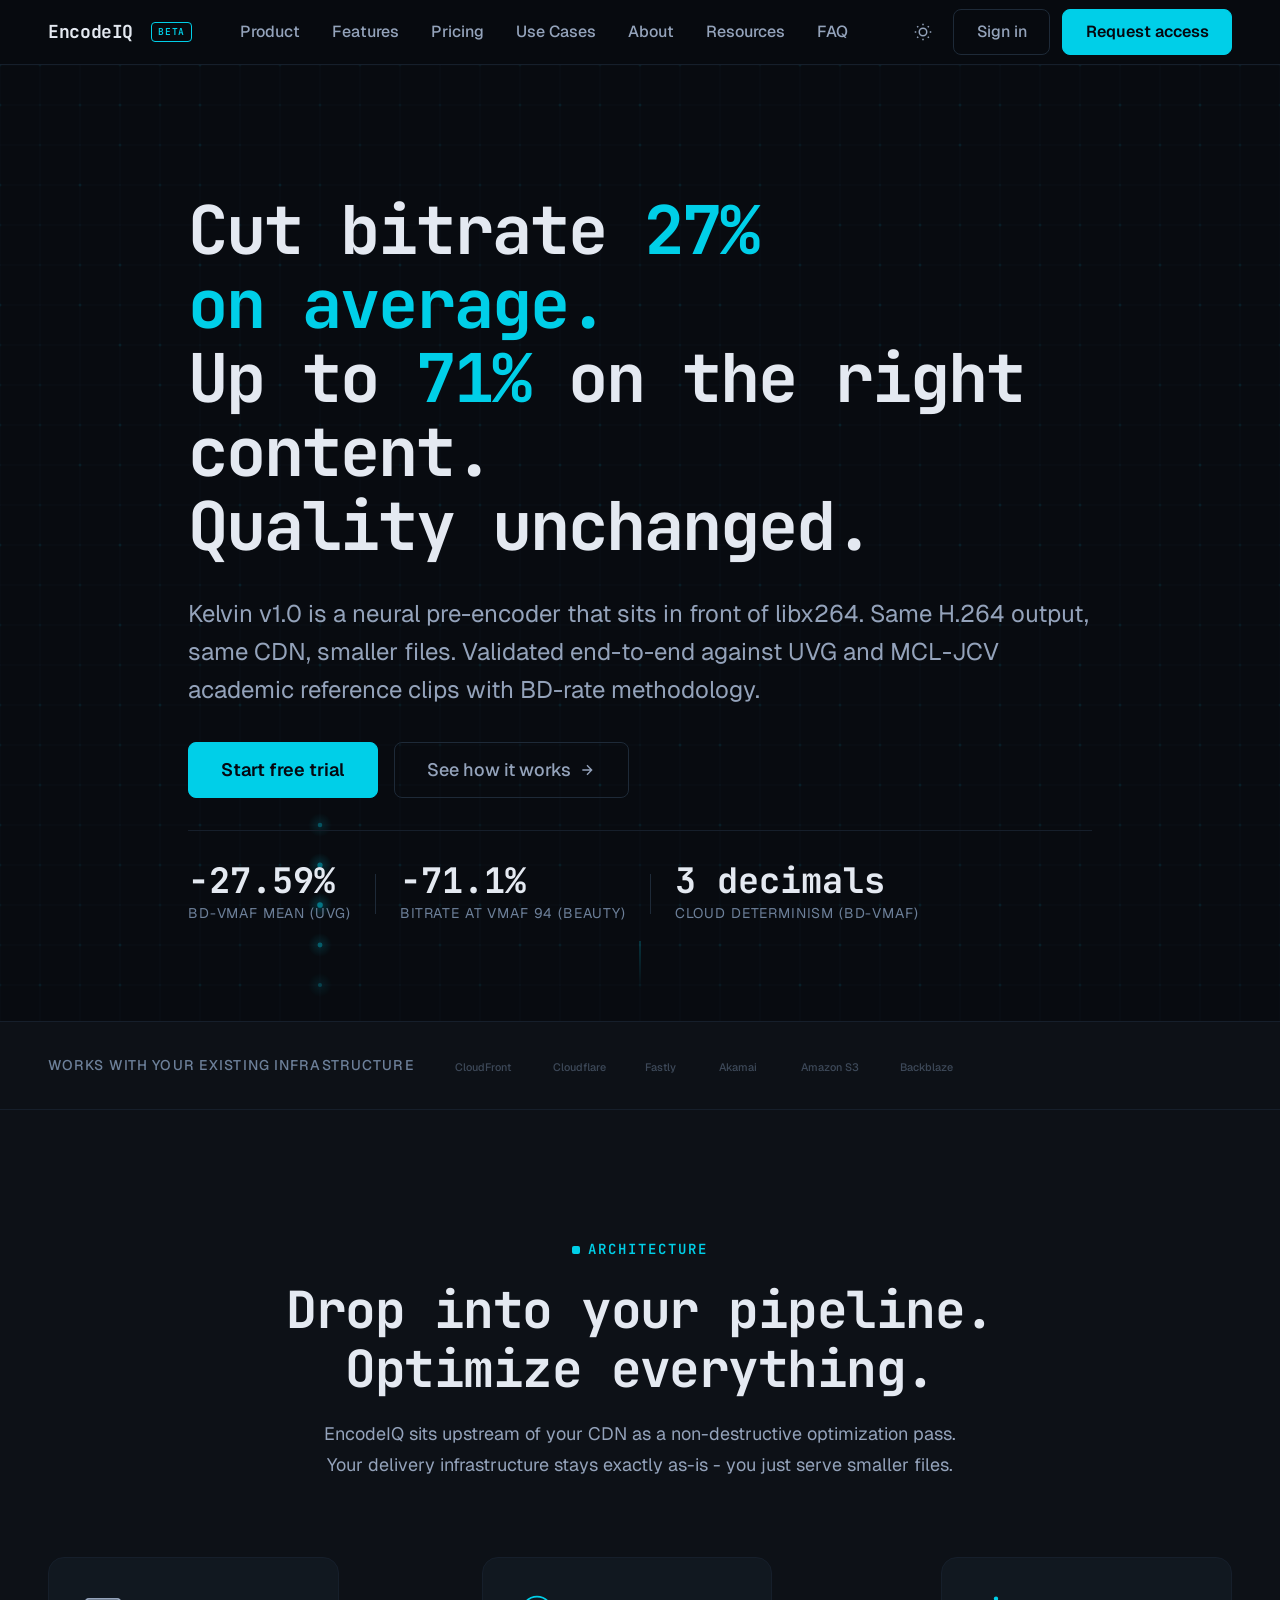
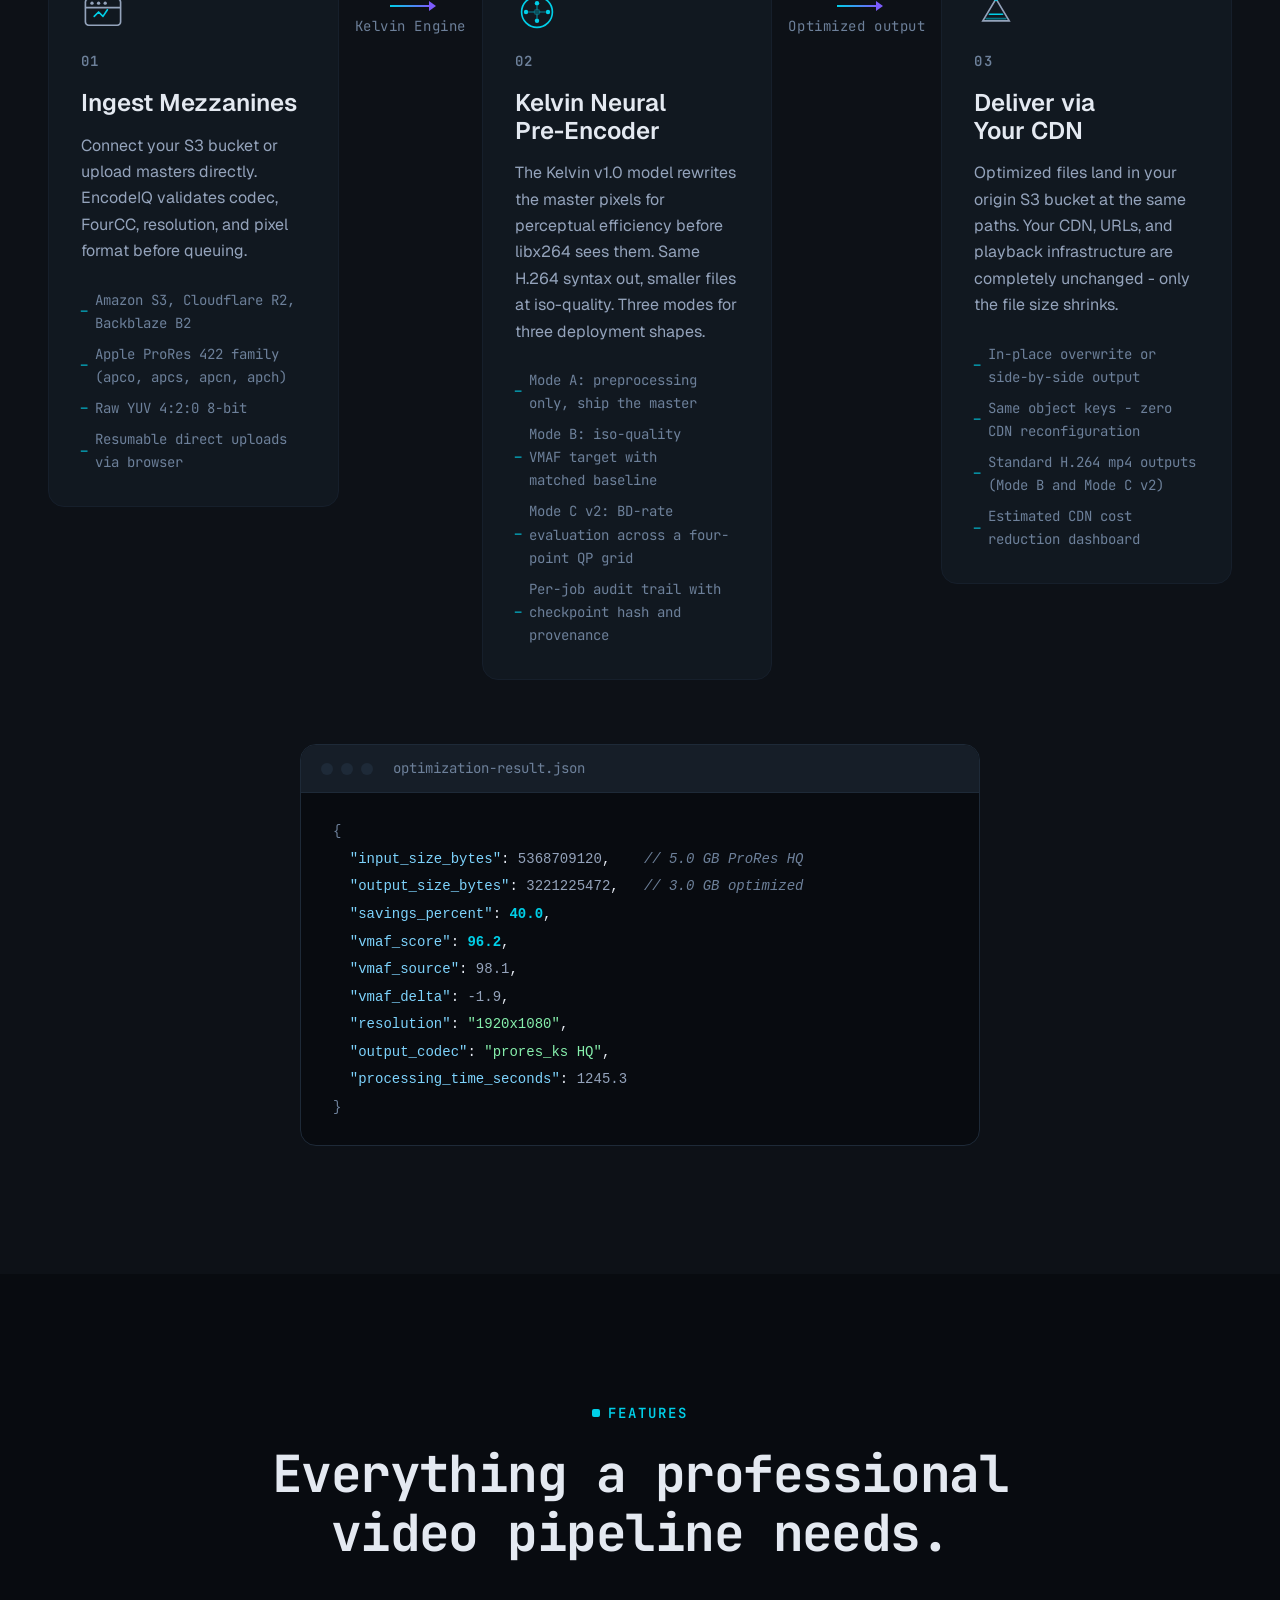
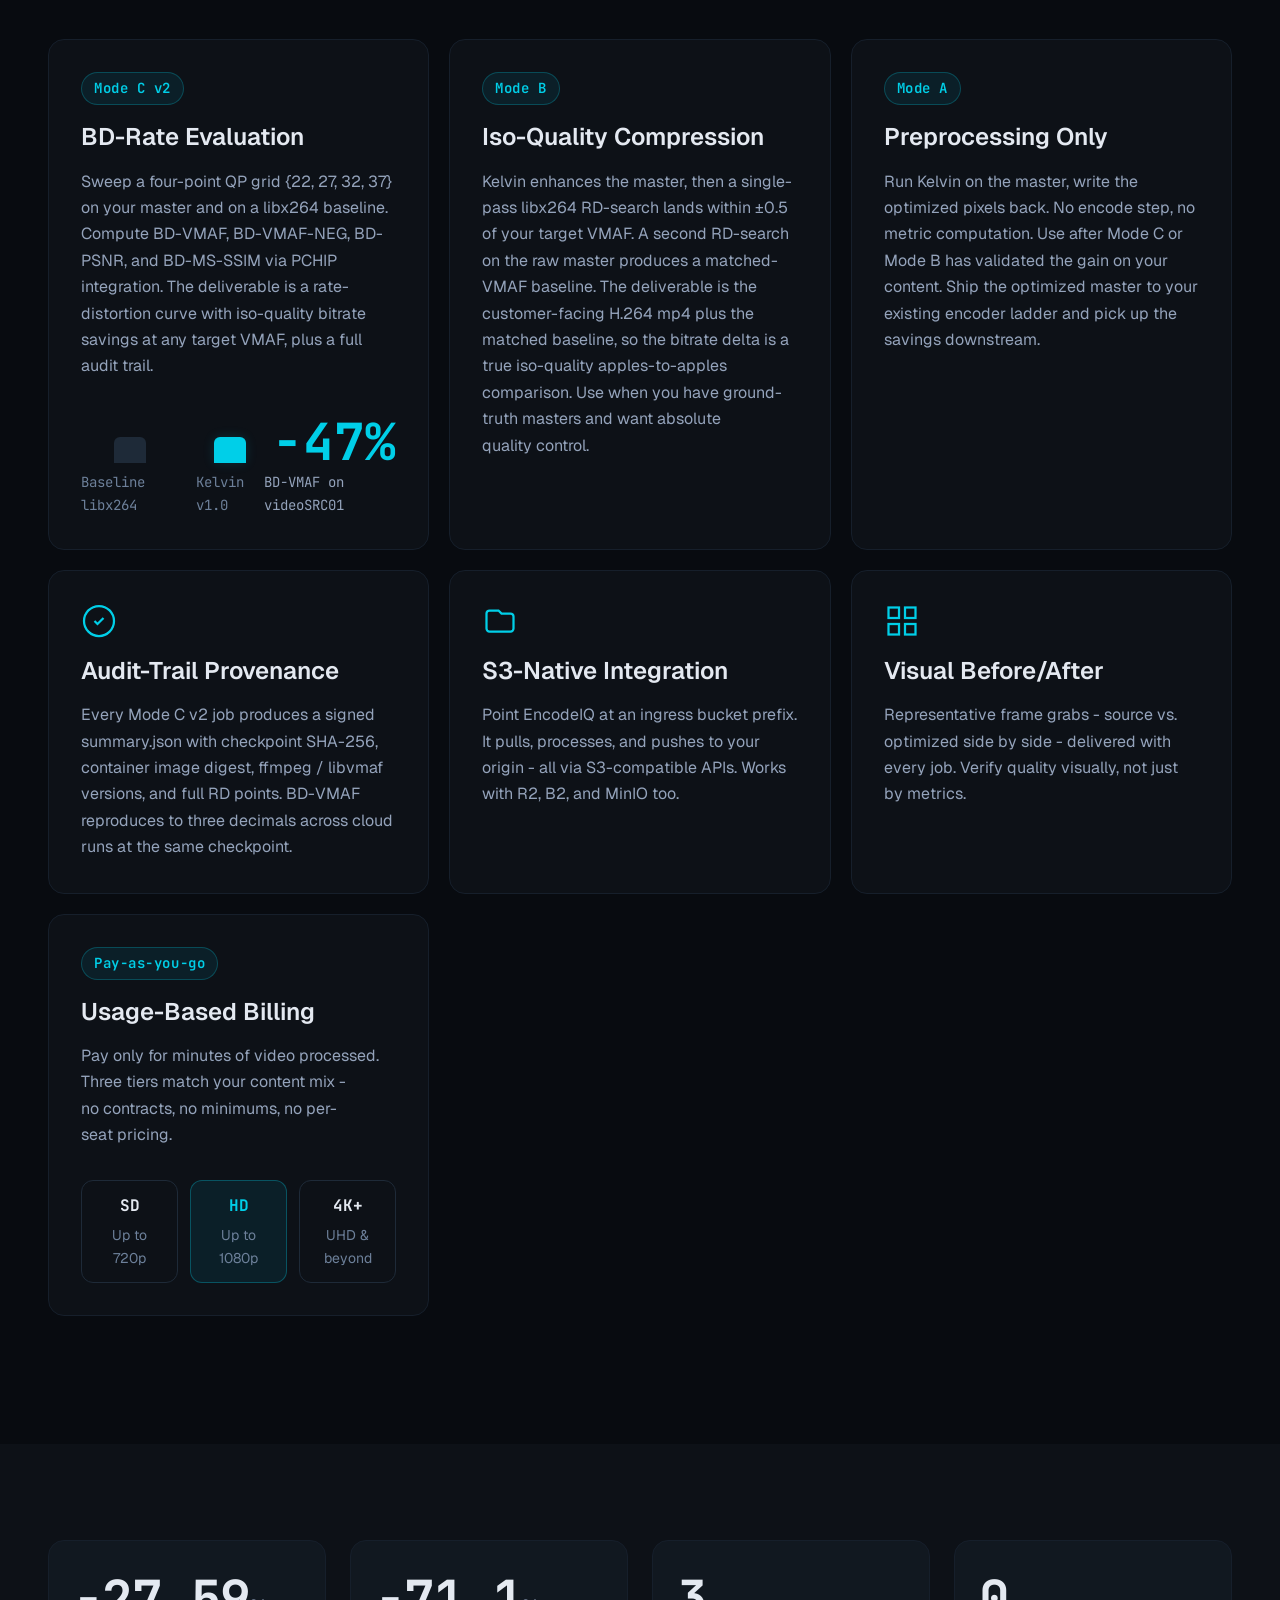
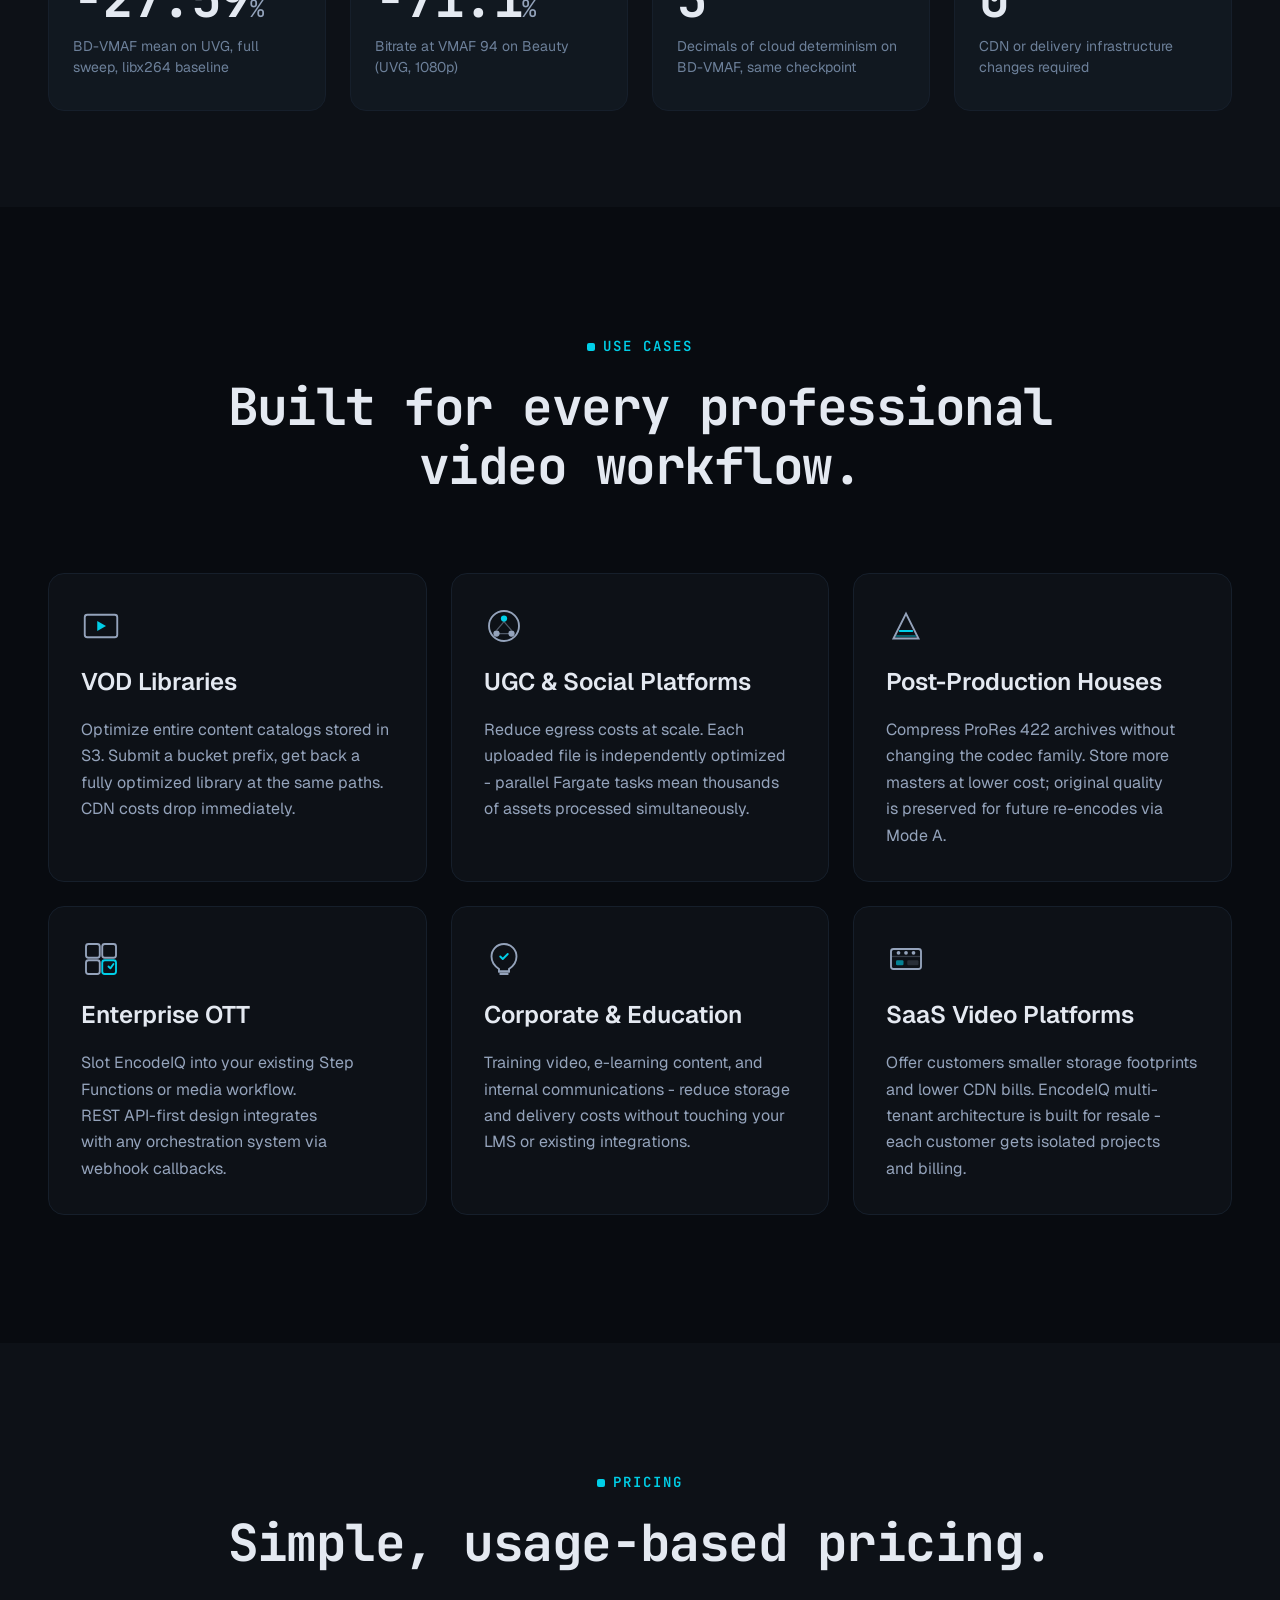
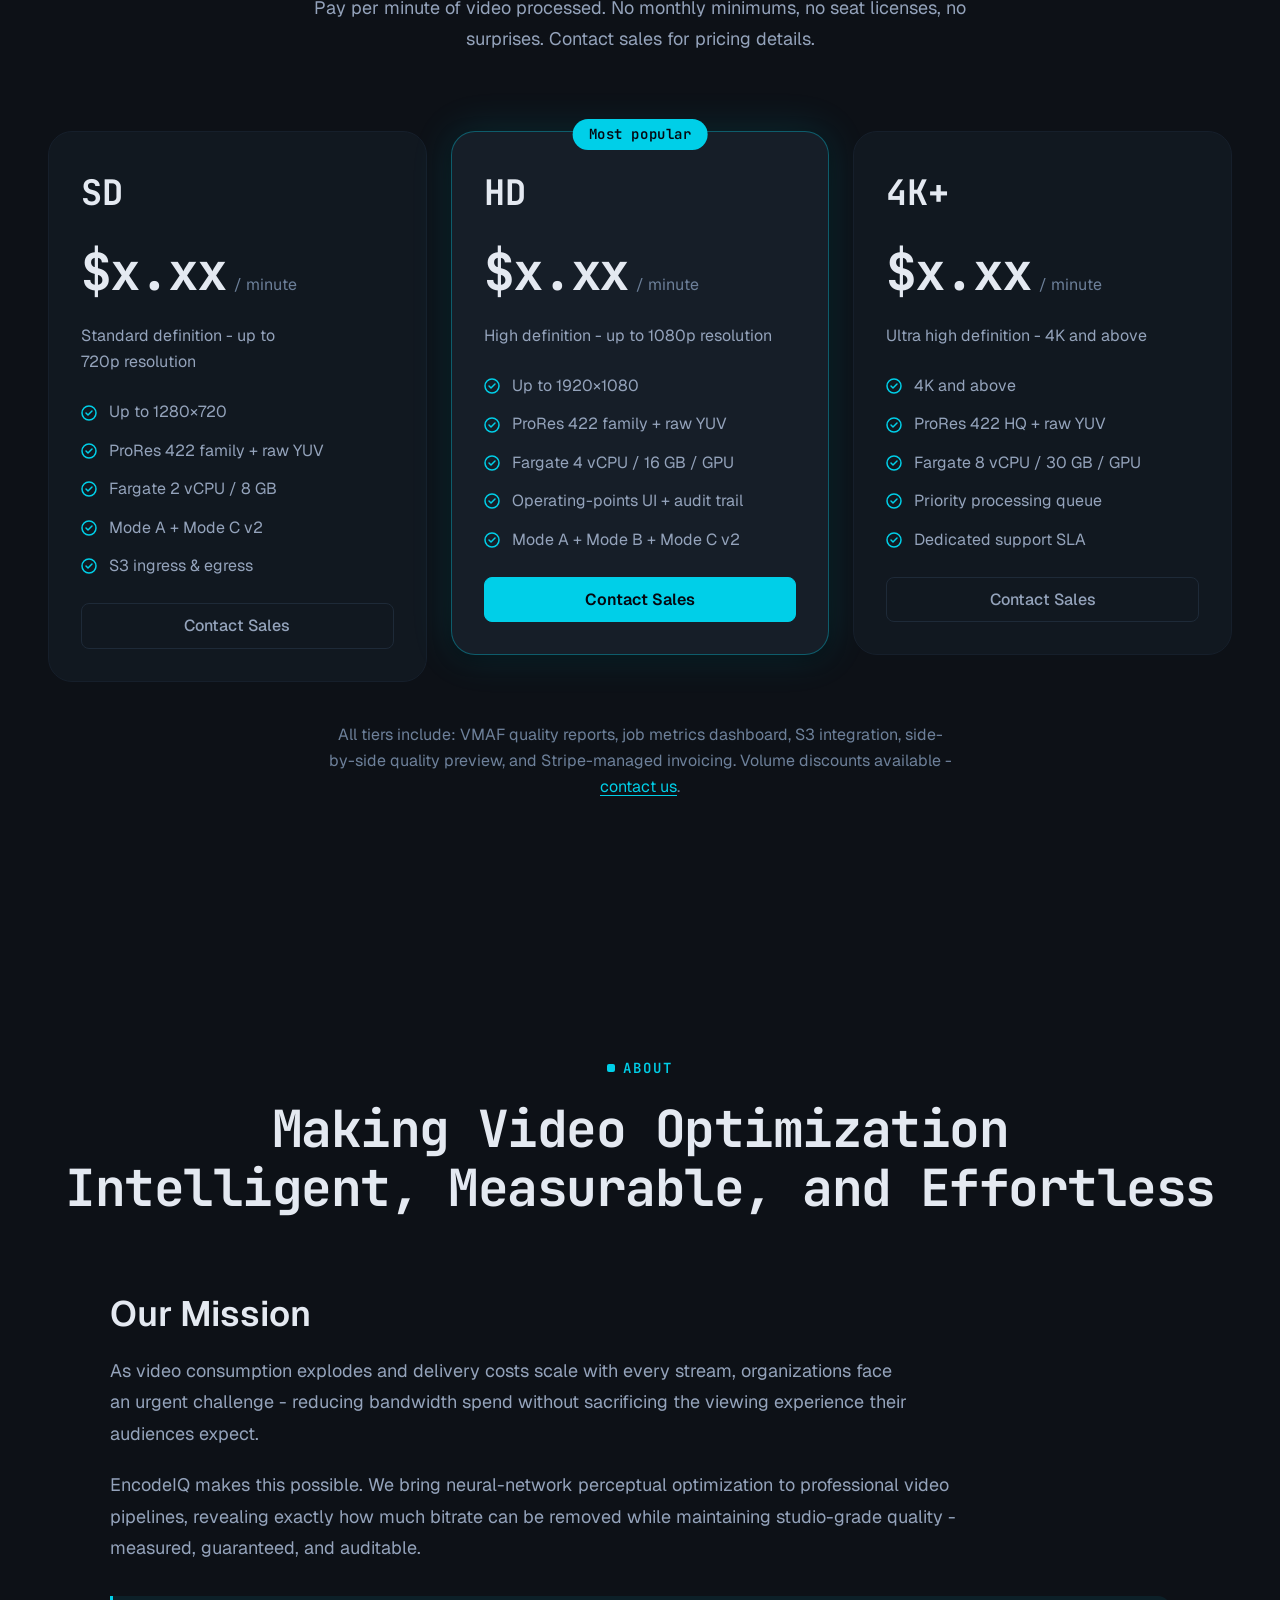
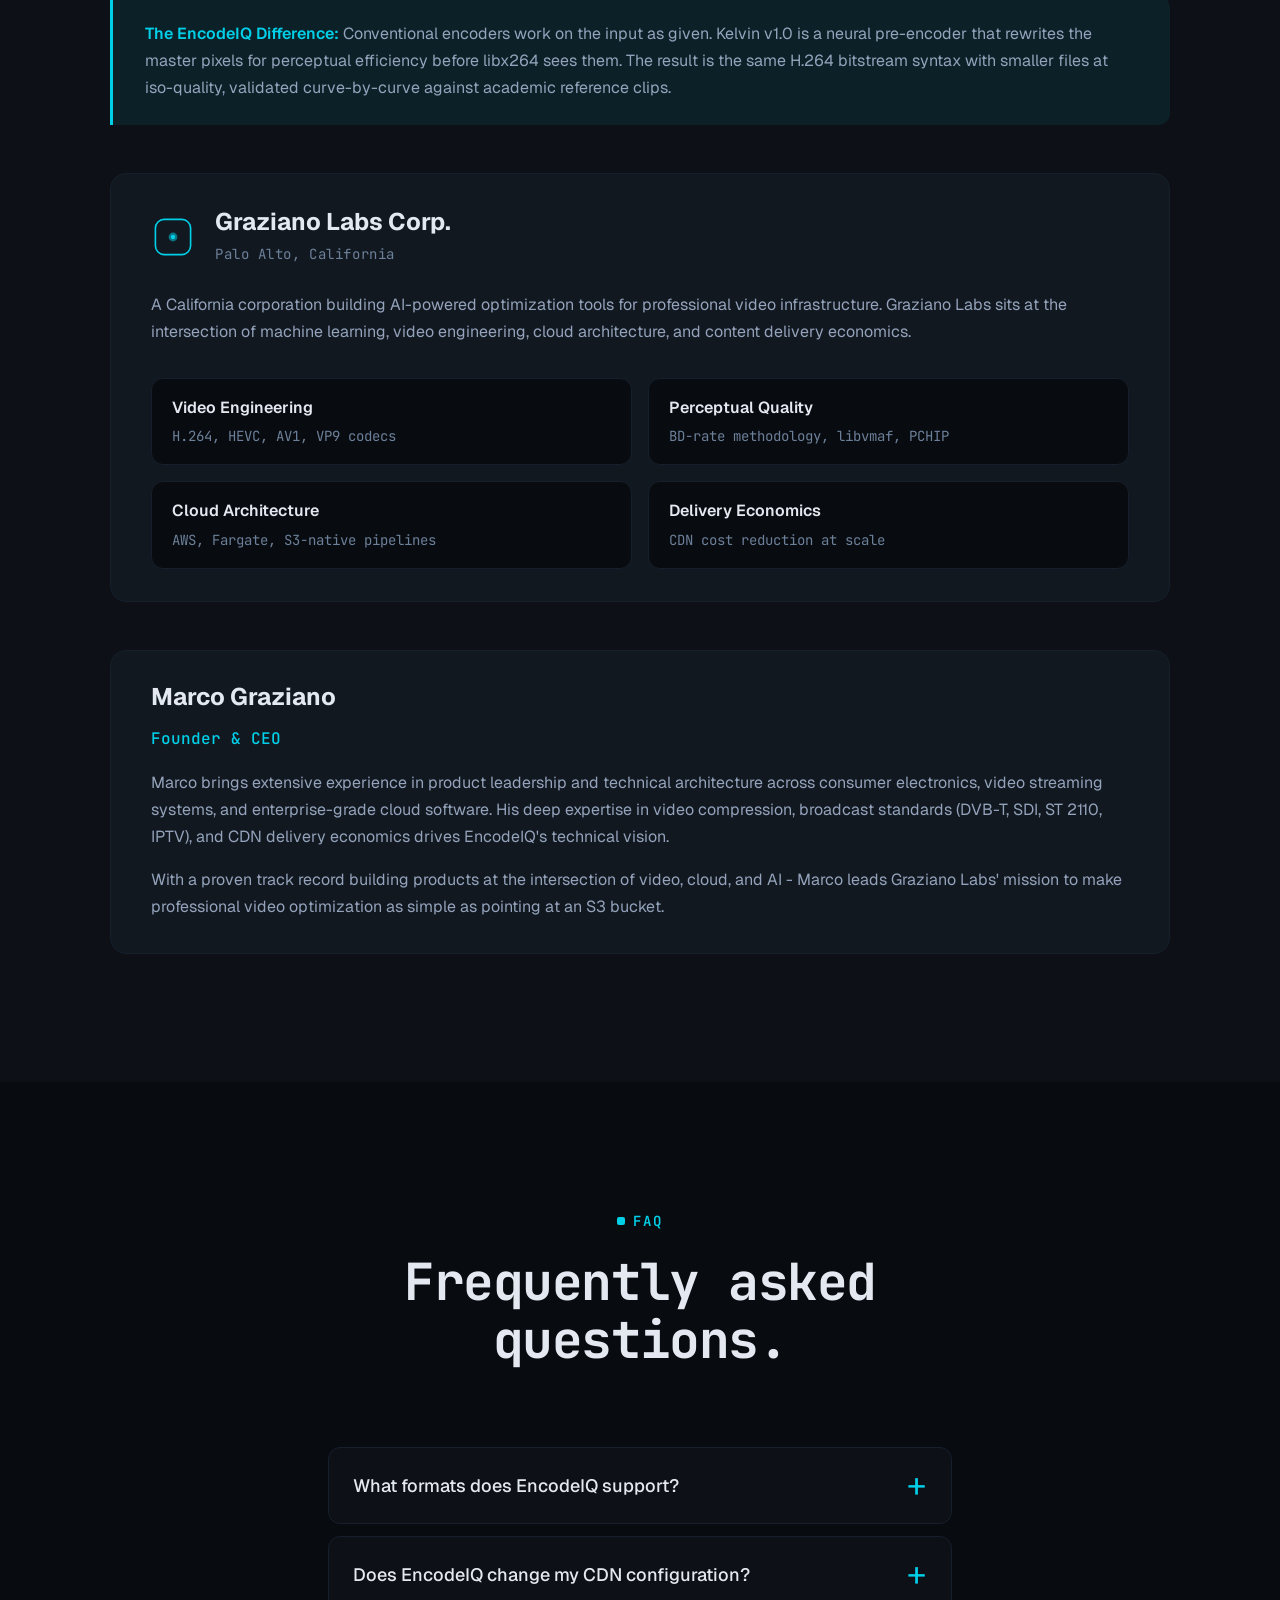
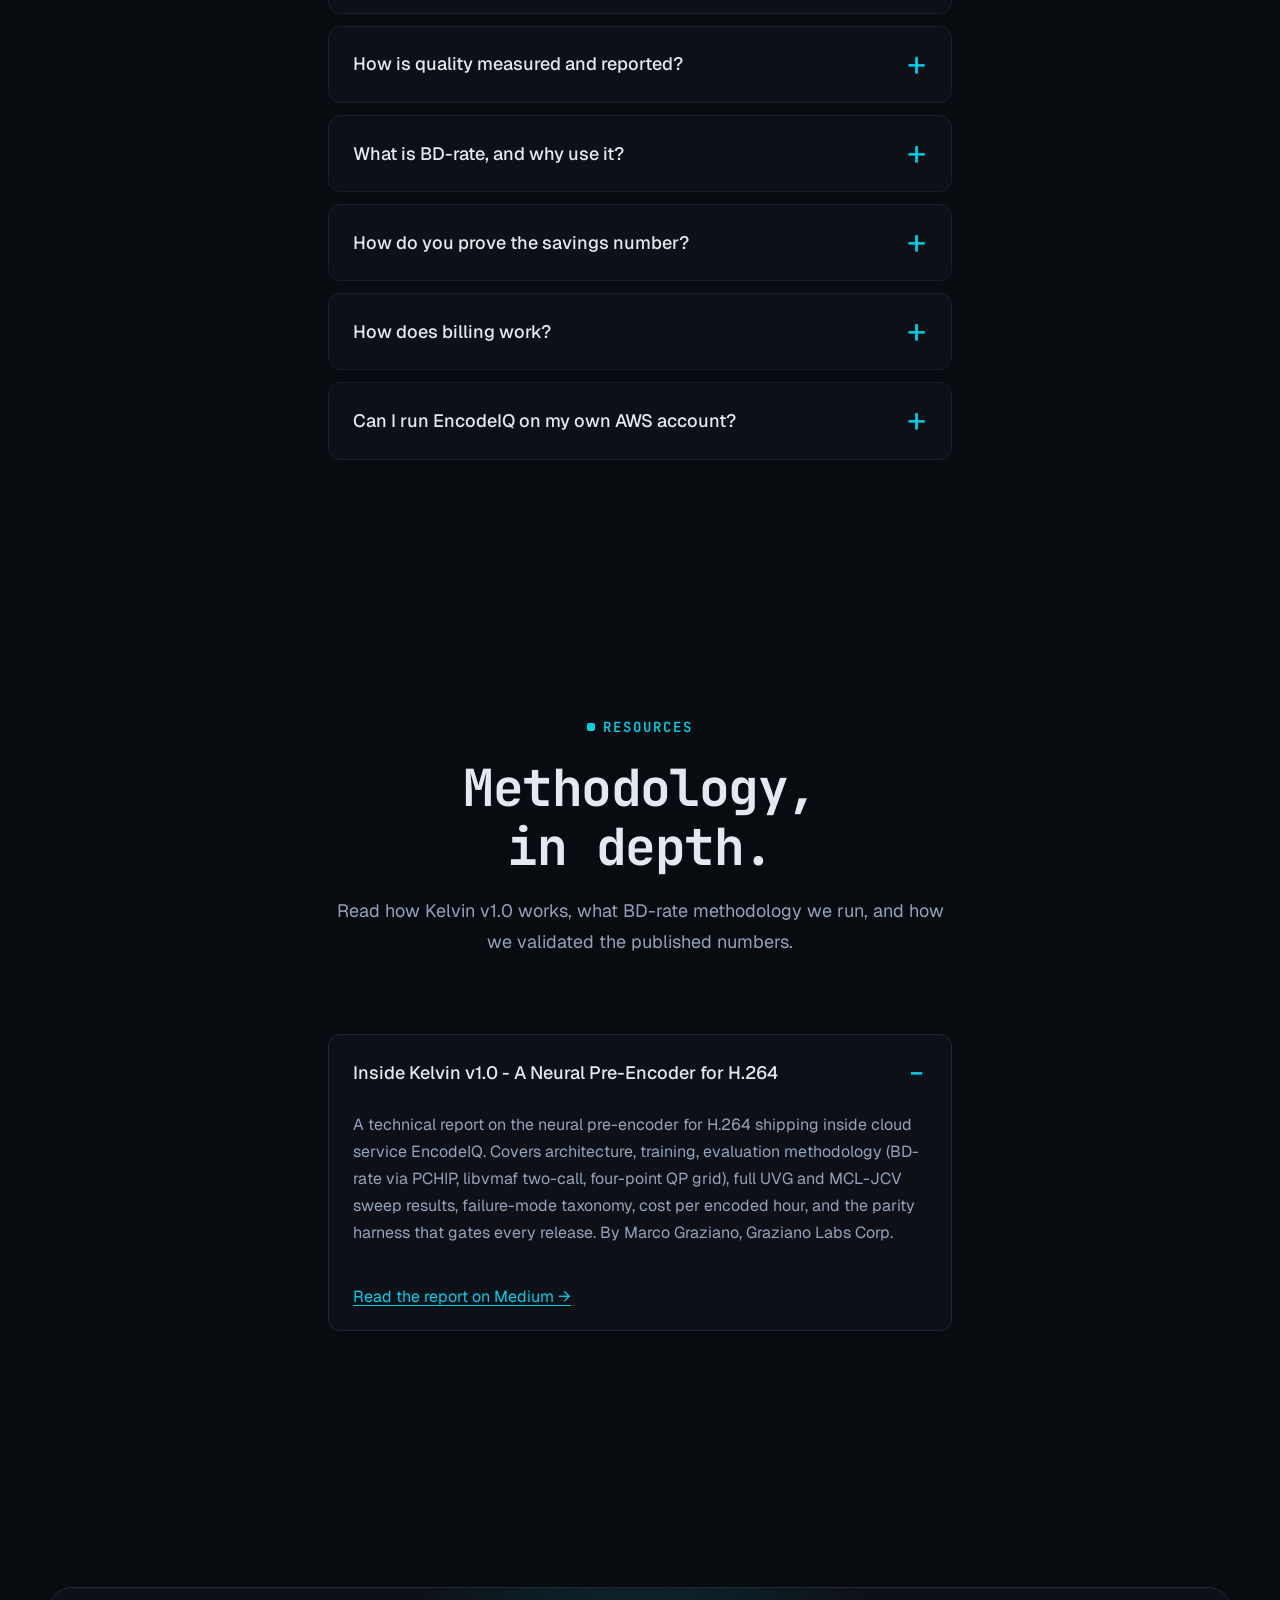
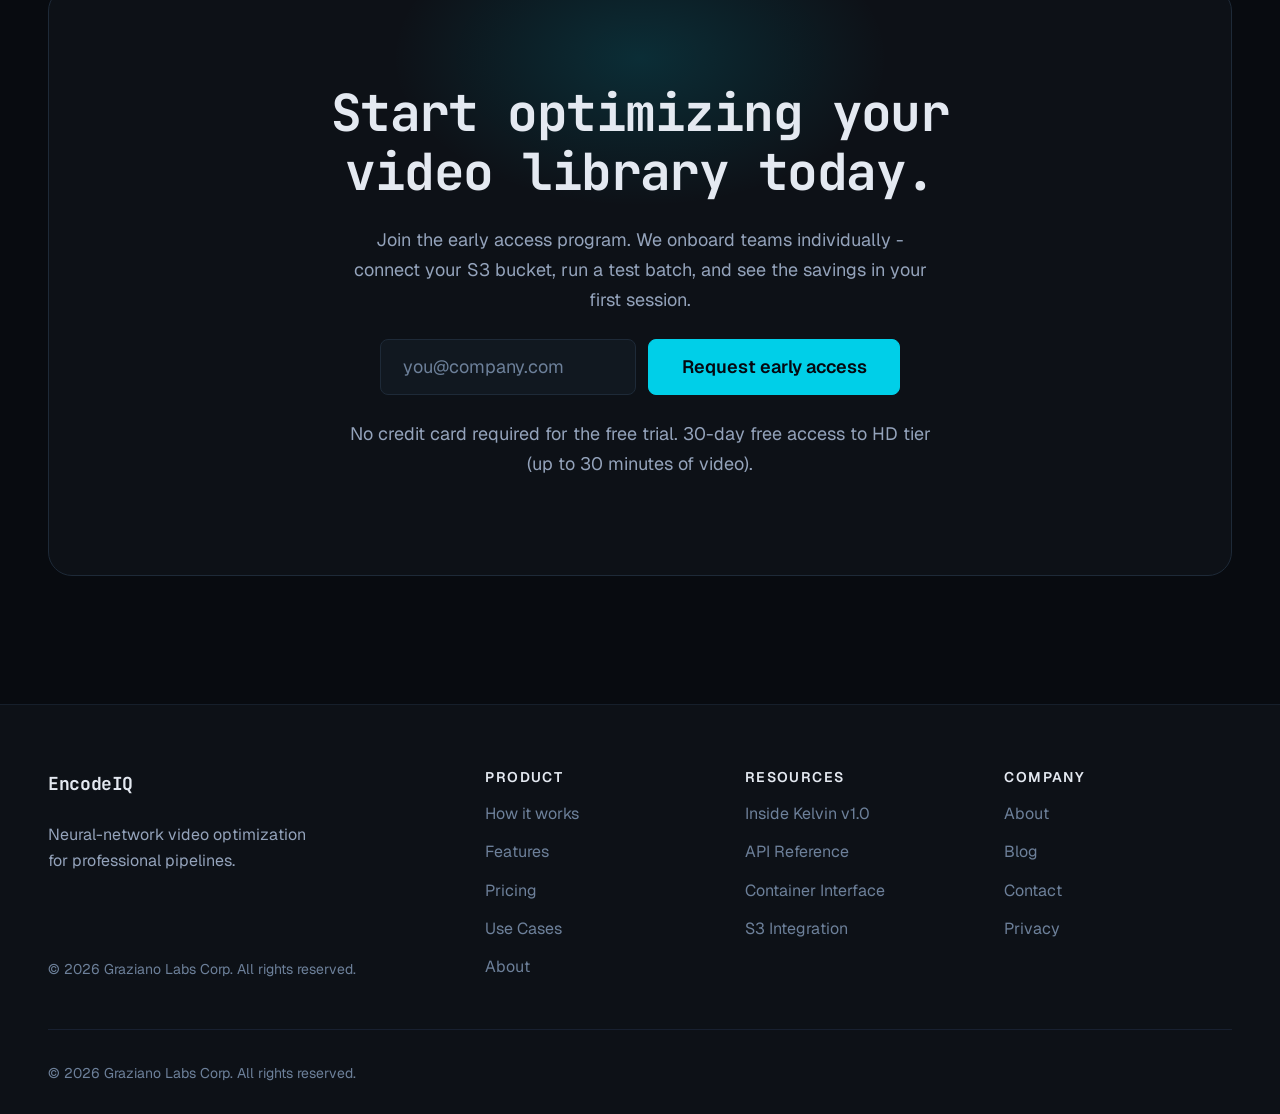
==== index.html @ f6836778 "Align site with Kelvin v1.0 + Mode C v2 reality, link Medium report - Hero: 27% avg / 71% peak BD-VM" ====
<!DOCTYPE html>
<html lang="en" data-theme="dark">
<head>
  <meta charset="UTF-8" />
  <meta name="viewport" content="width=device-width, initial-scale=1.0" />
  <title>EncodeIQ - AI Video Optimization for Professional Pipelines</title>
  <meta name="description" content="EncodeIQ is Kelvin v1.0: a neural pre-encoder for H.264 that cuts bitrate 27% on average, up to 71% at broadcast quality on natural content. Same H.264 output, same CDN, audited against UVG and MCL-JCV reference clips." />
  <meta property="og:title" content="EncodeIQ - AI Video Optimization" />
  <meta property="og:description" content="Kelvin v1.0: a neural pre-encoder for H.264. -27% UVG mean, -71% at VMAF 94 on Beauty. Validated end-to-end with BD-rate methodology." />
  <meta property="og:type" content="website" />
  <meta property="og:url" content="https://www.encodeiq.ai/" />
  <meta property="og:site_name" content="EncodeIQ" />
  <meta property="og:locale" content="en_US" />

  <!-- Twitter Card -->
  <meta name="twitter:card" content="summary_large_image" />
  <meta name="twitter:title" content="EncodeIQ - AI Video Optimization" />
  <meta name="twitter:description" content="Kelvin v1.0: a neural pre-encoder for H.264. -27% UVG mean, -71% at VMAF 94 on Beauty. Validated end-to-end with BD-rate methodology." />

  <!-- SEO -->
  <link rel="canonical" href="https://www.encodeiq.ai/" />
  <meta name="robots" content="index, follow" />
  <meta name="theme-color" content="#0a0e17" />
  <meta name="keywords" content="video optimization, bitrate reduction, AI video encoding, VMAF, video compression, CDN optimization, neural network video, professional video pipeline, ABR ladder" />
  <meta name="author" content="Graziano Labs Corp." />

  <!-- Fonts: JetBrains Mono (display) + Geist (body) -->
  <link rel="preload" href="https://fonts.googleapis.com/css2?family=JetBrains+Mono:wght@400;500;600;700&family=Geist:wght@300;400;500;600&display=swap" as="style" />
  <link rel="preconnect" href="https://fonts.googleapis.com" />
  <link rel="preconnect" href="https://fonts.gstatic.com" crossorigin />
  <link href="https://fonts.googleapis.com/css2?family=JetBrains+Mono:wght@400;500;600;700&family=Geist:wght@300;400;500;600&display=swap" rel="stylesheet" />

  <link rel="stylesheet" href="style.css" />
  <link rel="icon" href="favicon.svg" type="image/svg+xml" />

  <!-- Structured Data -->
  <script type="application/ld+json">
  {
    "@context": "https://schema.org",
    "@type": "Organization",
    "name": "Graziano Labs Corp.",
    "url": "https://www.encodeiq.ai",
    "logo": "https://www.encodeiq.ai/favicon.svg",
    "description": "A California corporation building AI-powered optimization tools for professional video infrastructure.",
    "address": {
      "@type": "PostalAddress",
      "addressLocality": "Palo Alto",
      "addressRegion": "CA",
      "addressCountry": "US"
    },
    "founder": {
      "@type": "Person",
      "name": "Marco Graziano"
    }
  }
  </script>
  <script type="application/ld+json">
  {
    "@context": "https://schema.org",
    "@type": "SoftwareApplication",
    "name": "EncodeIQ",
    "applicationCategory": "MultimediaApplication",
    "operatingSystem": "Cloud",
    "description": "Neural pre-encoder for H.264 that reduces bitrate 27% on average and up to 71% at broadcast quality on natural content. Validated with BD-rate methodology (PCHIP, four-point QP grid, libx264 -threads 1, libvmaf two-call) against UVG and MCL-JCV reference clips.",
    "url": "https://www.encodeiq.ai",
    "offers": {
      "@type": "Offer",
      "description": "Usage-based pricing per minute of video processed across SD, HD, and 4K+ tiers. Contact sales for details.",
      "priceCurrency": "USD"
    },
    "provider": {
      "@type": "Organization",
      "name": "Graziano Labs Corp."
    }
  }
  </script>
  <script type="application/ld+json">
  {
    "@context": "https://schema.org",
    "@type": "FAQPage",
    "mainEntity": [
      {
        "@type": "Question",
        "name": "What formats does EncodeIQ support?",
        "acceptedAnswer": {
          "@type": "Answer",
          "text": "EncodeIQ v1.0 accepts raw YUV (4:2:0, 8-bit) and the Apple ProRes 422 family (Proxy, LT, 422, 422 HQ; FourCCs apco, apcs, apcn, apch). ProRes 4444 / 4444 XQ / 4444 RAW HQ are rejected at submit. Mode A outputs preprocessed pixels in the same family. Mode B and Mode C output H.264 mp4s."
        }
      },
      {
        "@type": "Question",
        "name": "Does EncodeIQ change my CDN configuration?",
        "acceptedAnswer": {
          "@type": "Answer",
          "text": "No. EncodeIQ writes optimized files back to S3 paths you control. Mode A preserves the input format for downstream encoder compatibility; Mode B and Mode C produce standard H.264 mp4s. Your CDN, player, and delivery infrastructure require zero changes."
        }
      },
      {
        "@type": "Question",
        "name": "How is quality preserved?",
        "acceptedAnswer": {
          "@type": "Answer",
          "text": "EncodeIQ reports BD-rate against the master rather than enforcing a single VMAF floor. Mode C v2 sweeps a four-point QP grid {22, 27, 32, 37} and produces BD-VMAF, BD-VMAF-NEG, BD-PSNR, and BD-MS-SSIM via PCHIP integration (bjontegaard 1.3.0). Customers see the full rate-distortion curve and the iso-quality bitrate savings at any target VMAF. Determinism is verified: BD-VMAF reproduces to three decimals across cloud runs at the same checkpoint."
        }
      },
      {
        "@type": "Question",
        "name": "How does billing work?",
        "acceptedAnswer": {
          "@type": "Answer",
          "text": "Billing is per minute of video processed, metered at SD / HD / 4K+ resolution tiers. Usage is aggregated monthly and billed via Stripe. You receive an itemized invoice per project showing minutes processed by resolution tier and total cost. No minimums or commitments."
        }
      },
      {
        "@type": "Question",
        "name": "Can I run EncodeIQ on my own AWS account?",
        "acceptedAnswer": {
          "@type": "Answer",
          "text": "EncodeIQ is a hosted service - we run the Fargate processing infrastructure so you don't have to. Your S3 buckets remain in your own AWS account; EncodeIQ accesses them via cross-account IAM roles that you provision and control. A self-hosted option for enterprise customers is on the roadmap."
        }
      }
    ]
  }
  </script>
</head>
<body>

  <!-- ═══ NAV ═══ -->
  <header class="nav" id="nav">
    <div class="nav-inner">
      <a href="#" class="logo" aria-label="EncodeIQ home">
        <!-- SVG Logo inline -->
        <svg class="logo-svg" viewBox="0 0 120 32" fill="none" xmlns="http://www.w3.org/2000/svg" aria-hidden="true">
          <!-- Waveform bars that shrink right-to-left (bitrate reduction) -->
          <rect x="0" y="8" width="5" height="16" rx="1.5" fill="currentColor"/>
          <rect x="8" y="4" width="5" height="24" rx="1.5" fill="currentColor"/>
          <rect x="16" y="10" width="5" height="12" rx="1.5" fill="currentColor"/>
          <rect x="24" y="6" width="5" height="20" rx="1.5" fill="currentColor"/>
          <!-- Arrow right -->
          <path d="M36 16 L42 16 M39 12 L43 16 L39 20" stroke="var(--color-accent)" stroke-width="1.5" stroke-linecap="round" stroke-linejoin="round"/>
          <!-- Optimized waveform (shorter bars) -->
          <rect x="46" y="11" width="4" height="10" rx="1.5" fill="var(--color-accent)"/>
          <rect x="53" y="8" width="4" height="16" rx="1.5" fill="var(--color-accent)"/>
          <rect x="60" y="12" width="4" height="8" rx="1.5" fill="var(--color-accent)"/>
          <rect x="67" y="9" width="4" height="14" rx="1.5" fill="var(--color-accent)"/>
          <!-- Wordmark -->
          <text x="78" y="22" font-family="'JetBrains Mono', monospace" font-size="16" font-weight="700" fill="currentColor">IQ</text>
        </svg>
        <span class="logo-text">EncodeIQ</span>
        <span class="beta-badge">Beta</span>
      </a>

      <nav class="nav-links" aria-label="Main navigation">
        <a href="#how-it-works">Product</a>
        <a href="#features">Features</a>
        <a href="#pricing">Pricing</a>
        <a href="#use-cases">Use Cases</a>
        <a href="#about">About</a>
        <a href="#resources">Resources</a>
        <a href="#faq">FAQ</a>
      </nav>

      <div class="nav-actions">
        <button data-theme-toggle aria-label="Switch to light mode" class="theme-toggle">
          <svg width="18" height="18" viewBox="0 0 24 24" fill="none" stroke="currentColor" stroke-width="2"><path d="M21 12.79A9 9 0 1 1 11.21 3 7 7 0 0 0 21 12.79z"/></svg>
        </button>
        <a href="https://encodeiq.ai/login" class="btn btn-ghost">Sign in</a>
        <a href="#cta" class="btn btn-primary">Request access</a>
      </div>

      <button class="nav-mobile-toggle" aria-label="Open menu" id="menuToggle">
        <span></span><span></span><span></span>
      </button>
    </div>
    <div class="nav-mobile" id="mobileMenu">
      <a href="#how-it-works">Product</a>
      <a href="#features">Features</a>
      <a href="#pricing">Pricing</a>
      <a href="#use-cases">Use Cases</a>
      <a href="#about">About</a>
      <a href="#resources">Resources</a>
      <a href="#faq">FAQ</a>
      <a href="#cta" class="btn btn-primary" style="margin-top:8px;">Request access</a>
    </div>
  </header>

  <main>

    <!-- ═══ HERO ═══ -->
    <section class="hero" id="hero">
      <canvas class="hero-canvas" id="heroCanvas" aria-hidden="true"></canvas>
      <noscript><div style="padding:4rem 2rem;text-align:center;color:var(--color-text-muted)">EncodeIQ - Kelvin v1.0, a neural pre-encoder for H.264. -27% UVG mean, up to -71% at VMAF 94 on natural content.</div></noscript>
      <div class="hero-content container">
        <!-- <div class="hero-badge">
          <span class="badge-dot"></span>
          Kelvin v1.0 / Neural pre-encoder for H.264
        </div> -->
        <h1 class="hero-headline">
          Cut bitrate <span class="accent-text">27% on average.</span><br class="br-desktop">
          Up to <span class="accent-text">71%</span> on the right content.<br>
          Quality unchanged.
        </h1>
        <p class="hero-sub">
          Kelvin v1.0 is a neural pre-encoder that sits in front of libx264. Same H.264 output, same CDN, smaller files. Validated end-to-end against UVG and MCL-JCV academic reference clips with BD-rate methodology.
        </p>
        <div class="hero-ctas">
          <a href="#cta" class="btn btn-primary btn-lg">Start free trial</a>
          <a href="#how-it-works" class="btn btn-ghost btn-lg">
            See how it works
            <svg width="16" height="16" viewBox="0 0 24 24" fill="none" stroke="currentColor" stroke-width="2"><path d="M5 12h14M12 5l7 7-7 7"/></svg>
          </a>
        </div>
        <div class="hero-metrics">
          <div class="hero-metric">
            <span class="metric-value accent-text">-27.59%</span>
            <span class="metric-label">BD-VMAF mean (UVG)</span>
          </div>
          <div class="hero-metric-divider"></div>
          <div class="hero-metric">
            <span class="metric-value">-71.1%</span>
            <span class="metric-label">Bitrate at VMAF 94 (Beauty)</span>
          </div>
          <div class="hero-metric-divider"></div>
          <div class="hero-metric">
            <span class="metric-value">3 decimals</span>
            <span class="metric-label">Cloud determinism (BD-VMAF)</span>
          </div>
        </div>
      </div>
      <div class="hero-scroll-indicator" aria-hidden="true">
        <div class="scroll-line"></div>
      </div>
    </section>

    <!-- ═══ TRUSTED BY strip ═══ -->
    <section class="trust-strip">
      <div class="container">
        <p class="trust-label">Works with your existing infrastructure</p>
        <div class="trust-logos">
          <div class="trust-logo">
            <svg viewBox="0 0 80 24" fill="none" xmlns="http://www.w3.org/2000/svg" aria-label="Amazon CloudFront">
              <text x="0" y="18" font-family="'Geist', sans-serif" font-size="13" font-weight="500" fill="currentColor">CloudFront</text>
            </svg>
          </div>
          <div class="trust-logo">
            <svg viewBox="0 0 72 24" fill="none" xmlns="http://www.w3.org/2000/svg" aria-label="Cloudflare">
              <text x="0" y="18" font-family="'Geist', sans-serif" font-size="13" font-weight="500" fill="currentColor">Cloudflare</text>
            </svg>
          </div>
          <div class="trust-logo">
            <svg viewBox="0 0 50 24" fill="none" xmlns="http://www.w3.org/2000/svg" aria-label="Fastly">
              <text x="0" y="18" font-family="'Geist', sans-serif" font-size="13" font-weight="500" fill="currentColor">Fastly</text>
            </svg>
          </div>
          <div class="trust-logo">
            <svg viewBox="0 0 60 24" fill="none" xmlns="http://www.w3.org/2000/svg" aria-label="Akamai">
              <text x="0" y="18" font-family="'Geist', sans-serif" font-size="13" font-weight="500" fill="currentColor">Akamai</text>
            </svg>
          </div>
          <div class="trust-logo">
            <svg viewBox="0 0 80 24" fill="none" xmlns="http://www.w3.org/2000/svg" aria-label="Amazon S3">
              <text x="0" y="18" font-family="'Geist', sans-serif" font-size="13" font-weight="500" fill="currentColor">Amazon S3</text>
            </svg>
          </div>
          <div class="trust-logo">
            <svg viewBox="0 0 68 24" fill="none" xmlns="http://www.w3.org/2000/svg" aria-label="Backblaze B2">
              <text x="0" y="18" font-family="'Geist', sans-serif" font-size="13" font-weight="500" fill="currentColor">Backblaze B2</text>
            </svg>
          </div>
        </div>
      </div>
    </section>

    <!-- ═══ HOW IT WORKS ═══ -->
    <section class="section how-it-works" id="how-it-works">
      <div class="container">
        <div class="section-header">
          <span class="section-tag">ARCHITECTURE</span>
          <h2>Drop into your pipeline.<br>Optimize everything.</h2>
          <p class="section-desc">EncodeIQ sits upstream of your CDN as a non-destructive optimization pass. Your delivery infrastructure stays exactly as-is - you just serve smaller files.</p>
        </div>

        <div class="pipeline-diagram">
          <!-- Step 1 -->
          <div class="pipeline-step reveal">
            <div class="step-icon">
              <svg viewBox="0 0 40 40" fill="none" xmlns="http://www.w3.org/2000/svg">
                <rect x="4" y="8" width="32" height="24" rx="3" stroke="currentColor" stroke-width="1.5"/>
                <path d="M4 16h32" stroke="currentColor" stroke-width="1.5"/>
                <circle cx="10" cy="12" r="1.5" fill="currentColor"/>
                <circle cx="16" cy="12" r="1.5" fill="currentColor"/>
                <circle cx="22" cy="12" r="1.5" fill="currentColor"/>
                <path d="M12 24l4-4 4 4 4-6" stroke="var(--color-accent)" stroke-width="1.5" stroke-linecap="round" stroke-linejoin="round"/>
              </svg>
            </div>
            <div class="step-number mono">01</div>
            <h3>Ingest Mezzanines</h3>
            <p>Connect your S3 bucket or upload masters directly. EncodeIQ validates codec, FourCC, resolution, and pixel format before queuing.</p>
            <ul class="step-details">
              <li>Amazon S3, Cloudflare R2, Backblaze B2</li>
              <li>Apple ProRes 422 family (apco, apcs, apcn, apch)</li>
              <li>Raw YUV 4:2:0 8-bit</li>
              <li>Resumable direct uploads via browser</li>
            </ul>
          </div>

          <div class="pipeline-arrow" aria-hidden="true">
            <div class="arrow-line"></div>
            <div class="arrow-label mono">Kelvin Engine</div>
          </div>

          <!-- Step 2 -->
          <div class="pipeline-step reveal">
            <div class="step-icon">
              <svg viewBox="0 0 40 40" fill="none" xmlns="http://www.w3.org/2000/svg">
                <circle cx="20" cy="20" r="14" stroke="var(--color-accent)" stroke-width="1.5"/>
                <!-- Neural network nodes -->
                <circle cx="10" cy="20" r="2" fill="var(--color-accent)"/>
                <circle cx="20" cy="12" r="2" fill="var(--color-accent)"/>
                <circle cx="20" cy="28" r="2" fill="var(--color-accent)"/>
                <circle cx="30" cy="20" r="2" fill="var(--color-accent)"/>
                <circle cx="20" cy="20" r="3" fill="var(--color-accent)" opacity="0.3"/>
                <path d="M12 20h6M20 14v4M20 22v4M22 20h6" stroke="var(--color-accent)" stroke-width="1" opacity="0.6"/>
              </svg>
            </div>
            <div class="step-number mono accent-text">02</div>
            <h3>Kelvin Neural Pre-Encoder</h3>
            <p>The Kelvin v1.0 model rewrites the master pixels for perceptual efficiency before libx264 sees them. Same H.264 syntax out, smaller files at iso-quality. Three modes for three deployment shapes.</p>
            <ul class="step-details">
              <li>Mode A: preprocessing only, ship the master</li>
              <li>Mode B: iso-quality VMAF target with matched baseline</li>
              <li>Mode C v2: BD-rate evaluation across a four-point QP grid</li>
              <li>Per-job audit trail with checkpoint hash and provenance</li>
            </ul>
          </div>

          <div class="pipeline-arrow" aria-hidden="true">
            <div class="arrow-line"></div>
            <div class="arrow-label mono">Optimized output</div>
          </div>

          <!-- Step 3 -->
          <div class="pipeline-step reveal">
            <div class="step-icon">
              <svg viewBox="0 0 40 40" fill="none" xmlns="http://www.w3.org/2000/svg">
                <path d="M8 28 L20 8 L32 28 Z" stroke="currentColor" stroke-width="1.5" fill="none"/>
                <path d="M14 22 h12" stroke="var(--color-accent)" stroke-width="1.5" stroke-linecap="round"/>
                <path d="M11 26 h18" stroke="var(--color-accent)" stroke-width="1.5" stroke-linecap="round" opacity="0.5"/>
                <circle cx="20" cy="8" r="2" fill="var(--color-accent)"/>
              </svg>
            </div>
            <div class="step-number mono">03</div>
            <h3>Deliver via Your CDN</h3>
            <p>Optimized files land in your origin S3 bucket at the same paths. Your CDN, URLs, and playback infrastructure are completely unchanged - only the file size shrinks.</p>
            <ul class="step-details">
              <li>In-place overwrite or side-by-side output</li>
              <li>Same object keys - zero CDN reconfiguration</li>
              <li>Standard H.264 mp4 outputs (Mode B and Mode C v2)</li>
              <li>Estimated CDN cost reduction dashboard</li>
            </ul>
          </div>
        </div>

        <!-- Code block showing metrics output -->
        <div class="metrics-output reveal">
          <div class="code-header">
            <div class="code-dots">
              <span></span><span></span><span></span>
            </div>
            <span class="code-title mono">optimization-result.json</span>
          </div>
          <pre class="code-block"><code><span class="json-brace">{</span>
  <span class="json-key">"input_size_bytes"</span>: <span class="json-num">5368709120</span>,    <span class="json-comment">// 5.0 GB ProRes HQ</span>
  <span class="json-key">"output_size_bytes"</span>: <span class="json-num">3221225472</span>,   <span class="json-comment">// 3.0 GB optimized</span>
  <span class="json-key">"savings_percent"</span>: <span class="json-accent">40.0</span>,
  <span class="json-key">"vmaf_score"</span>: <span class="json-accent">96.2</span>,
  <span class="json-key">"vmaf_source"</span>: <span class="json-num">98.1</span>,
  <span class="json-key">"vmaf_delta"</span>: <span class="json-num">-1.9</span>,
  <span class="json-key">"resolution"</span>: <span class="json-str">"1920x1080"</span>,
  <span class="json-key">"output_codec"</span>: <span class="json-str">"prores_ks HQ"</span>,
  <span class="json-key">"processing_time_seconds"</span>: <span class="json-num">1245.3</span>
<span class="json-brace">}</span></code></pre>
        </div>
      </div>
    </section>

    <!-- ═══ FEATURES ═══ -->
    <section class="section features" id="features">
      <div class="container">
        <div class="section-header">
          <span class="section-tag">FEATURES</span>
          <h2>Everything a professional<br>video pipeline needs.</h2>
        </div>

        <div class="features-grid">

          <div class="feature-card reveal feature-card--large">
            <div class="feature-card-inner">
              <div class="feature-tag">Mode C v2</div>
              <h3>BD-Rate Evaluation</h3>
              <p>Sweep a four-point QP grid {22, 27, 32, 37} on your master and on a libx264 baseline. Compute BD-VMAF, BD-VMAF-NEG, BD-PSNR, and BD-MS-SSIM via PCHIP integration. The deliverable is a rate-distortion curve with iso-quality bitrate savings at any target VMAF, plus a full audit trail.</p>
              <div class="feature-visual">
                <div class="compression-bars">
                  <div class="bar-group">
                    <div class="bar bar-before" style="--h:100%"></div>
                    <span class="bar-label">Baseline libx264</span>
                  </div>
                  <div class="bar-group">
                    <div class="bar bar-after" style="--h:53%"></div>
                    <span class="bar-label accent-text">Kelvin v1.0</span>
                  </div>
                </div>
                <div class="compression-stat">
                  <span class="stat-value accent-text">-47%</span>
                  <span class="stat-unit">BD-VMAF on videoSRC01</span>
                </div>
              </div>
            </div>
          </div>

          <div class="feature-card reveal">
            <div class="feature-card-inner">
              <div class="feature-tag">Mode B</div>
              <h3>Iso-Quality Compression</h3>
              <p>Kelvin enhances the master, then a single-pass libx264 RD-search lands within ±0.5 of your target VMAF. A second RD-search on the raw master produces a matched-VMAF baseline. The deliverable is the customer-facing H.264 mp4 plus the matched baseline, so the bitrate delta is a true iso-quality apples-to-apples comparison. Use when you have ground-truth masters and want absolute quality control.</p>
            </div>
          </div>

          <div class="feature-card reveal">
            <div class="feature-card-inner">
              <div class="feature-tag">Mode A</div>
              <h3>Preprocessing Only</h3>
              <p>Run Kelvin on the master, write the optimized pixels back. No encode step, no metric computation. Use after Mode C or Mode B has validated the gain on your content. Ship the optimized master to your existing encoder ladder and pick up the savings downstream.</p>
            </div>
          </div>

          <div class="feature-card reveal">
            <div class="feature-card-inner">
              <div class="feature-icon">
                <svg viewBox="0 0 24 24" fill="none" stroke="currentColor" stroke-width="1.5"><path d="M9 12l2 2 4-4"/><path d="M12 22c5.523 0 10-4.477 10-10S17.523 2 12 2 2 6.477 2 12s4.477 10 10 10z"/></svg>
              </div>
              <h3>Audit-Trail Provenance</h3>
              <p>Every Mode C v2 job produces a signed summary.json with checkpoint SHA-256, container image digest, ffmpeg / libvmaf versions, and full RD points. BD-VMAF reproduces to three decimals across cloud runs at the same checkpoint.</p>
            </div>
          </div>

          <div class="feature-card reveal">
            <div class="feature-card-inner">
              <div class="feature-icon">
                <svg viewBox="0 0 24 24" fill="none" stroke="currentColor" stroke-width="1.5"><path d="M3 7v10a2 2 0 002 2h14a2 2 0 002-2V9a2 2 0 00-2-2h-6l-2-2H5a2 2 0 00-2 2z"/></svg>
              </div>
              <h3>S3-Native Integration</h3>
              <p>Point EncodeIQ at an ingress bucket prefix. It pulls, processes, and pushes to your origin - all via S3-compatible APIs. Works with R2, B2, and MinIO too.</p>
            </div>
          </div>

          <div class="feature-card reveal">
            <div class="feature-card-inner">
              <div class="feature-icon">
                <svg viewBox="0 0 24 24" fill="none" stroke="currentColor" stroke-width="1.5"><rect x="3" y="3" width="7" height="7"/><rect x="14" y="3" width="7" height="7"/><rect x="14" y="14" width="7" height="7"/><rect x="3" y="14" width="7" height="7"/></svg>
              </div>
              <h3>Visual Before/After</h3>
              <p>Representative frame grabs - source vs. optimized side by side - delivered with every job. Verify quality visually, not just by metrics.</p>
            </div>
          </div>

          <div class="feature-card reveal feature-card--large">
            <div class="feature-card-inner">
              <div class="feature-tag">Pay-as-you-go</div>
              <h3>Usage-Based Billing</h3>
              <p>Pay only for minutes of video processed. Three tiers match your content mix - no contracts, no minimums, no per-seat pricing.</p>
              <div class="billing-tiers">
                <div class="billing-tier">
                  <span class="tier-badge">SD</span>
                  <span class="tier-desc">Up to 720p</span>
                </div>
                <div class="billing-tier billing-tier--accent">
                  <span class="tier-badge">HD</span>
                  <span class="tier-desc">Up to 1080p</span>
                </div>
                <div class="billing-tier">
                  <span class="tier-badge">4K+</span>
                  <span class="tier-desc">UHD &amp; beyond</span>
                </div>
              </div>
            </div>
          </div>

        </div>
      </div>
    </section>

    <!-- ═══ STATS ═══ -->
    <section class="section stats-section">
      <div class="container">
        <div class="stats-grid">
          <div class="stat-card reveal">
            <div class="stat-number mono accent-text">-27.59<span class="stat-unit">%</span></div>
            <div class="stat-label">BD-VMAF mean on UVG, full sweep, libx264 baseline</div>
          </div>
          <div class="stat-card reveal">
            <div class="stat-number mono">-71.1<span class="stat-unit">%</span></div>
            <div class="stat-label">Bitrate at VMAF 94 on Beauty (UVG, 1080p)</div>
          </div>
          <div class="stat-card reveal">
            <div class="stat-number mono accent-text">3</div>
            <div class="stat-label">Decimals of cloud determinism on BD-VMAF, same checkpoint</div>
          </div>
          <div class="stat-card reveal">
            <div class="stat-number mono">0</div>
            <div class="stat-label">CDN or delivery infrastructure changes required</div>
          </div>
        </div>
      </div>
    </section>

    <!-- ═══ USE CASES ═══ -->
    <section class="section use-cases" id="use-cases">
      <div class="container">
        <div class="section-header">
          <span class="section-tag">USE CASES</span>
          <h2>Built for every professional<br>video workflow.</h2>
        </div>

        <div class="use-cases-grid">
          <div class="use-case reveal">
            <div class="use-case-icon">
              <svg viewBox="0 0 32 32" fill="none" xmlns="http://www.w3.org/2000/svg">
                <rect x="3" y="7" width="26" height="18" rx="2" stroke="currentColor" stroke-width="1.5"/>
                <path d="M13 12l7 4-7 4V12z" fill="var(--color-accent)"/>
              </svg>
            </div>
            <h3>VOD Libraries</h3>
            <p>Optimize entire content catalogs stored in S3. Submit a bucket prefix, get back a fully optimized library at the same paths. CDN costs drop immediately.</p>
          </div>
          <div class="use-case reveal">
            <div class="use-case-icon">
              <svg viewBox="0 0 32 32" fill="none" xmlns="http://www.w3.org/2000/svg">
                <circle cx="16" cy="16" r="12" stroke="currentColor" stroke-width="1.5"/>
                <circle cx="16" cy="10" r="2.5" fill="var(--color-accent)"/>
                <circle cx="10" cy="22" r="2.5" fill="currentColor"/>
                <circle cx="22" cy="22" r="2.5" fill="currentColor"/>
                <path d="M16 12.5 L10 19.5 M16 12.5 L22 19.5 M10 22 L22 22" stroke="currentColor" stroke-width="1" opacity="0.5"/>
              </svg>
            </div>
            <h3>UGC &amp; Social Platforms</h3>
            <p>Reduce egress costs at scale. Each uploaded file is independently optimized - parallel Fargate tasks mean thousands of assets processed simultaneously.</p>
          </div>
          <div class="use-case reveal">
            <div class="use-case-icon">
              <svg viewBox="0 0 32 32" fill="none" xmlns="http://www.w3.org/2000/svg">
                <path d="M6 26 L16 6 L26 26 Z" stroke="currentColor" stroke-width="1.5" fill="none"/>
                <path d="M11 20h10" stroke="var(--color-accent)" stroke-width="1.5" stroke-linecap="round"/>
                <path d="M8.5 24h15" stroke="var(--color-accent)" stroke-width="1.5" stroke-linecap="round" opacity="0.4"/>
              </svg>
            </div>
            <h3>Post-Production Houses</h3>
            <p>Compress ProRes 422 archives without changing the codec family. Store more masters at lower cost; original quality is preserved for future re-encodes via Mode A.</p>
          </div>
          <div class="use-case reveal">
            <div class="use-case-icon">
              <svg viewBox="0 0 32 32" fill="none" xmlns="http://www.w3.org/2000/svg">
                <rect x="4" y="4" width="11" height="11" rx="2" stroke="currentColor" stroke-width="1.5"/>
                <rect x="17" y="4" width="11" height="11" rx="2" stroke="currentColor" stroke-width="1.5"/>
                <rect x="4" y="17" width="11" height="11" rx="2" stroke="currentColor" stroke-width="1.5"/>
                <rect x="17" y="17" width="11" height="11" rx="2" stroke="var(--color-accent)" stroke-width="1.5"/>
                <path d="M22 22l1.5 1.5L26 20" stroke="var(--color-accent)" stroke-width="1.5" stroke-linecap="round" stroke-linejoin="round"/>
              </svg>
            </div>
            <h3>Enterprise OTT</h3>
            <p>Slot EncodeIQ into your existing Step Functions or media workflow. REST API-first design integrates with any orchestration system via webhook callbacks.</p>
          </div>
          <div class="use-case reveal">
            <div class="use-case-icon">
              <svg viewBox="0 0 32 32" fill="none" xmlns="http://www.w3.org/2000/svg">
                <path d="M16 4 C10 4 6 9 6 14 C6 19 9 22 12 24 L12 26 L20 26 L20 24 C23 22 26 19 26 14 C26 9 22 4 16 4Z" stroke="currentColor" stroke-width="1.5" fill="none"/>
                <path d="M12 26 L20 26 M13 28 L19 28" stroke="currentColor" stroke-width="1.5" stroke-linecap="round"/>
                <path d="M13 14 L15 16 L19 12" stroke="var(--color-accent)" stroke-width="1.5" stroke-linecap="round" stroke-linejoin="round"/>
              </svg>
            </div>
            <h3>Corporate &amp; Education</h3>
            <p>Training video, e-learning content, and internal communications - reduce storage and delivery costs without touching your LMS or existing integrations.</p>
          </div>
          <div class="use-case reveal">
            <div class="use-case-icon">
              <svg viewBox="0 0 32 32" fill="none" xmlns="http://www.w3.org/2000/svg">
                <rect x="4" y="8" width="24" height="16" rx="2" stroke="currentColor" stroke-width="1.5"/>
                <path d="M4 14 h24" stroke="currentColor" stroke-width="1" opacity="0.3"/>
                <rect x="8" y="17" width="6" height="4" rx="1" fill="var(--color-accent)" opacity="0.6"/>
                <rect x="17" y="17" width="9" height="4" rx="1" fill="currentColor" opacity="0.2"/>
                <circle cx="10" cy="11" r="1.5" fill="currentColor"/>
                <circle cx="16" cy="11" r="1.5" fill="currentColor"/>
                <circle cx="22" cy="11" r="1.5" fill="currentColor"/>
              </svg>
            </div>
            <h3>SaaS Video Platforms</h3>
            <p>Offer customers smaller storage footprints and lower CDN bills. EncodeIQ multi-tenant architecture is built for resale - each customer gets isolated projects and billing.</p>
          </div>
        </div>
      </div>
    </section>

    <!-- ═══ PRICING ═══ -->
    <section class="section pricing" id="pricing">
      <div class="container">
        <div class="section-header">
          <span class="section-tag">PRICING</span>
          <h2>Simple, usage-based pricing.</h2>
          <p class="section-desc">Pay per minute of video processed. No monthly minimums, no seat licenses, no surprises. Contact sales for pricing details.</p>
        </div>

        <div class="pricing-grid">
          <div class="pricing-card reveal">
            <div class="pricing-tier-label">SD</div>
            <div class="pricing-price">
              <span class="price-amount mono">$x.xx</span>
              <span class="price-period">/ minute</span>
            </div>
            <p class="pricing-desc">Standard definition - up to 720p resolution</p>
            <ul class="pricing-features">
              <li>Up to 1280×720</li>
              <li>ProRes 422 family + raw YUV</li>
              <li>Fargate 2 vCPU / 8 GB</li>
              <li>Mode A + Mode C v2</li>
              <li>S3 ingress &amp; egress</li>
            </ul>
            <a href="#cta" class="btn btn-ghost btn-full">Contact Sales</a>
          </div>

          <div class="pricing-card pricing-card--featured reveal">
            <div class="pricing-featured-badge">Most popular</div>
            <div class="pricing-tier-label accent-text">HD</div>
            <div class="pricing-price">
              <span class="price-amount mono accent-text">$x.xx</span>
              <span class="price-period">/ minute</span>
            </div>
            <p class="pricing-desc">High definition - up to 1080p resolution</p>
            <ul class="pricing-features">
              <li>Up to 1920×1080</li>
              <li>ProRes 422 family + raw YUV</li>
              <li>Fargate 4 vCPU / 16 GB / GPU</li>
              <li>Operating-points UI + audit trail</li>
              <li>Mode A + Mode B + Mode C v2</li>
            </ul>
            <a href="#cta" class="btn btn-primary btn-full">Contact Sales</a>
          </div>

          <div class="pricing-card reveal">
            <div class="pricing-tier-label">4K+</div>
            <div class="pricing-price">
              <span class="price-amount mono">$x.xx</span>
              <span class="price-period">/ minute</span>
            </div>
            <p class="pricing-desc">Ultra high definition - 4K and above</p>
            <ul class="pricing-features">
              <li>4K and above</li>
              <li>ProRes 422 HQ + raw YUV</li>
              <li>Fargate 8 vCPU / 30 GB / GPU</li>
              <li>Priority processing queue</li>
              <li>Dedicated support SLA</li>
            </ul>
            <a href="#cta" class="btn btn-ghost btn-full">Contact Sales</a>
          </div>
        </div>

        <p class="pricing-note">All tiers include: VMAF quality reports, job metrics dashboard, S3 integration, side-by-side quality preview, and Stripe-managed invoicing. Volume discounts available - <a href="#cta" class="link-accent">contact us</a>.</p>
      </div>
    </section>

    <!-- ═══ ABOUT ═══ -->
    <section class="section about" id="about">
      <div class="container">
        <div class="section-header">
          <span class="section-tag">ABOUT</span>
          <h2>Making Video Optimization<br>Intelligent, Measurable, and Effortless</h2>
        </div>

        <div class="about-layout">
          <!-- Mission -->
          <div class="about-mission reveal">
            <h3>Our Mission</h3>
            <p>As video consumption explodes and delivery costs scale with every stream, organizations face an urgent challenge - reducing bandwidth spend without sacrificing the viewing experience their audiences expect.</p>
            <p>EncodeIQ makes this possible. We bring neural-network perceptual optimization to professional video pipelines, revealing exactly how much bitrate can be removed while maintaining studio-grade quality - measured, guaranteed, and auditable.</p>
            <blockquote class="about-callout">
              <strong>The EncodeIQ Difference:</strong> Conventional encoders work on the input as given. Kelvin v1.0 is a neural pre-encoder that rewrites the master pixels for perceptual efficiency before libx264 sees them. The result is the same H.264 bitstream syntax with smaller files at iso-quality, validated curve-by-curve against academic reference clips.</blockquote>
          </div>

          <!-- Company -->
          <div class="about-company reveal">
            <div class="about-company-card">
              <div class="about-company-header">
                <svg class="about-company-icon" viewBox="0 0 40 40" fill="none" xmlns="http://www.w3.org/2000/svg">
                  <rect x="4" y="4" width="32" height="32" rx="8" stroke="var(--color-accent)" stroke-width="1.5"/>
                  <circle cx="20" cy="20" r="4" fill="var(--color-accent)" opacity="0.5"/>
                  <circle cx="20" cy="20" r="2" fill="var(--color-accent)"/>
                </svg>
                <div>
                  <h3>Graziano Labs Corp.</h3>
                  <span class="about-location">Palo Alto, California</span>
                </div>
              </div>
              <p>A California corporation building AI-powered optimization tools for professional video infrastructure. Graziano Labs sits at the intersection of machine learning, video engineering, cloud architecture, and content delivery economics.</p>
              <div class="about-expertise">
                <div class="expertise-item">
                  <span class="expertise-title">Video Engineering</span>
                  <span class="expertise-desc">H.264, HEVC, AV1, VP9 codecs</span>
                </div>
                <div class="expertise-item">
                  <span class="expertise-title">Perceptual Quality</span>
                  <span class="expertise-desc">BD-rate methodology, libvmaf, PCHIP</span>
                </div>
                <div class="expertise-item">
                  <span class="expertise-title">Cloud Architecture</span>
                  <span class="expertise-desc">AWS, Fargate, S3-native pipelines</span>
                </div>
                <div class="expertise-item">
                  <span class="expertise-title">Delivery Economics</span>
                  <span class="expertise-desc">CDN cost reduction at scale</span>
                </div>
              </div>
            </div>
          </div>

          <!-- Founder -->
          <div class="about-founder reveal">
            <div class="about-founder-card">
              <h3>Marco Graziano</h3>
              <span class="about-role">Founder &amp; CEO</span>
              <p>Marco brings extensive experience in product leadership and technical architecture across consumer electronics, video streaming systems, and enterprise-grade cloud software. His deep expertise in video compression, broadcast standards (DVB-T, SDI, ST 2110, IPTV), and CDN delivery economics drives EncodeIQ's technical vision.</p>
              <p>With a proven track record building products at the intersection of video, cloud, and AI - Marco leads Graziano Labs' mission to make professional video optimization as simple as pointing at an S3 bucket.</p>
            </div>
          </div>


        </div>
      </div>
    </section>

    <!-- ═══ FAQ ═══ -->
    <section class="section faq" id="faq">
      <div class="container container--narrow">
        <div class="section-header">
          <span class="section-tag">FAQ</span>
          <h2>Frequently asked questions.</h2>
        </div>

        <div class="faq-list">
          <details class="faq-item reveal">
            <summary>What formats does EncodeIQ support?</summary>
            <p>EncodeIQ v1.0 accepts raw YUV (4:2:0, 8-bit) and the Apple ProRes 422 family (Proxy, LT, 422, 422 HQ; FourCCs apco, apcs, apcn, apch). ProRes 4444, 4444 XQ, and 4444 RAW HQ are rejected at submit. Mode A outputs preprocessed pixels in the same family as the input. Mode B and Mode C v2 output standard H.264 mp4s.</p>
          </details>
          <details class="faq-item reveal">
            <summary>Does EncodeIQ change my CDN configuration?</summary>
            <p>No. EncodeIQ writes optimized files back to S3 paths you control. Mode A preserves the input format for downstream encoder compatibility; Mode B and Mode C v2 produce standard H.264 mp4s. Your CDN, player, and delivery infrastructure require zero changes.</p>
          </details>
          <details class="faq-item reveal">
            <summary>How is quality measured and reported?</summary>
            <p>EncodeIQ reports BD-rate against your master rather than enforcing a single VMAF floor. Mode C v2 sweeps a four-point QP grid {22, 27, 32, 37} on the Kelvin output and on a libx264 baseline, then computes BD-VMAF, BD-VMAF-NEG, BD-PSNR, and BD-MS-SSIM via PCHIP integration (bjontegaard 1.3.0). The deliverable is the full rate-distortion curve plus iso-quality bitrate savings at any target VMAF you choose. Mode B uses a single-pass libx264 RD-search to land within ±0.5 of a target VMAF and ships a matched-VMAF baseline so the bitrate delta is a true apples-to-apples comparison.</p>
          </details>
          <details class="faq-item reveal">
            <summary>What is BD-rate, and why use it?</summary>
            <p>BD-rate (Bjøntegaard delta rate) is the standard codec-comparison metric in the video research literature. It integrates the difference between two rate-distortion curves to produce a single number: the average percentage bitrate change at iso-quality across the operating range. Negative BD-VMAF means our pre-encoder produces the same perceptual quality at lower bitrate. We report BD-rate because customers can verify it independently with public tooling, and because it captures curve shape rather than a single operating point. Read the methodology in the technical report linked in Resources.</p>
          </details>
          <details class="faq-item reveal">
            <summary>How do you prove the savings number?</summary>
            <p>Every Mode C v2 job produces a signed summary.json containing the checkpoint SHA-256, the worker container image digest, ffmpeg and libvmaf versions, full RD points at every QP, and start and finish timestamps. The libx264 baseline mp4s are bit-exact deterministic (verified by sha256). BD-VMAF reproduces to three decimals across cloud runs at the same checkpoint. Anyone with the master can re-run the methodology and arrive at the same number.</p>
          </details>
          <details class="faq-item reveal">
            <summary>How does billing work?</summary>
            <p>Billing is per minute of video processed, metered at SD, HD, and 4K+ resolution tiers. Usage is aggregated monthly and billed via Stripe. You receive an itemized invoice per project showing minutes processed by resolution tier and total cost. No minimums or commitments.</p>
          </details>
          <details class="faq-item reveal">
            <summary>Can I run EncodeIQ on my own AWS account?</summary>
            <p>EncodeIQ is a hosted service - we run the Fargate processing infrastructure so you don't have to. Your S3 buckets remain in your own AWS account; EncodeIQ accesses them via cross-account IAM roles that you provision and control. A self-hosted option for enterprise customers is on the roadmap.</p>
          </details>
        </div>
      </div>
    </section>

    <!-- ═══ RESOURCES ═══ -->
    <section class="section resources" id="resources">
      <div class="container container--narrow">
        <div class="section-header">
          <span class="section-tag">RESOURCES</span>
          <h2>Methodology, in depth.</h2>
          <p class="section-desc">Read how Kelvin v1.0 works, what BD-rate methodology we run, and how we validated the published numbers.</p>
        </div>
        <div class="faq-list">
          <details class="faq-item reveal" open>
            <summary>Inside Kelvin v1.0 - A Neural Pre-Encoder for H.264</summary>
            <p>A technical report on the neural pre-encoder for H.264 shipping inside cloud service EncodeIQ. Covers architecture, training, evaluation methodology (BD-rate via PCHIP, libvmaf two-call, four-point QP grid), full UVG and MCL-JCV sweep results, failure-mode taxonomy, cost per encoded hour, and the parity harness that gates every release. By Marco Graziano, Graziano Labs Corp.</p>
            <p style="margin-top:1rem"><a href="https://marcoeg.medium.com/inside-kelvin-v1-0-a-neural-pre-encoder-for-h-264-3ce719f3e60b" class="link-accent" target="_blank" rel="noopener">Read the report on Medium &rarr;</a></p>
          </details>
        </div>
      </div>
    </section>

    <!-- ═══ CTA ═══ -->
    <section class="section cta-section" id="cta">
      <div class="container">
        <div class="cta-card reveal">
          <div class="cta-glow" aria-hidden="true"></div>
          <div class="cta-content">
            <h2>Start optimizing your<br>video library today.</h2>
            <p>Join the early access program. We onboard teams individually - connect your S3 bucket, run a test batch, and see the savings in your first session.</p>
            <form class="cta-form" id="ctaForm" onsubmit="handleSubmit(event)">
              <input type="email" placeholder="you@company.com" required class="cta-input" aria-label="Work email address" />
              <button type="submit" class="btn btn-primary btn-lg">Request early access</button>
            </form>
            <p class="cta-fine">No credit card required for the free trial. 30-day free access to HD tier (up to 30 minutes of video).</p>
          </div>
        </div>
      </div>
    </section>

  </main>

  <!-- ═══ FOOTER ═══ -->
  <footer class="footer">
    <div class="container">
      <div class="footer-grid">
        <div class="footer-brand">
          <a href="#" class="logo footer-logo" aria-label="EncodeIQ">
            <svg class="logo-svg" viewBox="0 0 120 32" fill="none" xmlns="http://www.w3.org/2000/svg" aria-hidden="true">
              <rect x="0" y="8" width="5" height="16" rx="1.5" fill="currentColor"/>
              <rect x="8" y="4" width="5" height="24" rx="1.5" fill="currentColor"/>
              <rect x="16" y="10" width="5" height="12" rx="1.5" fill="currentColor"/>
              <rect x="24" y="6" width="5" height="20" rx="1.5" fill="currentColor"/>
              <path d="M36 16 L42 16 M39 12 L43 16 L39 20" stroke="var(--color-accent)" stroke-width="1.5" stroke-linecap="round" stroke-linejoin="round"/>
              <rect x="46" y="11" width="4" height="10" rx="1.5" fill="var(--color-accent)"/>
              <rect x="53" y="8" width="4" height="16" rx="1.5" fill="var(--color-accent)"/>
              <rect x="60" y="12" width="4" height="8" rx="1.5" fill="var(--color-accent)"/>
              <rect x="67" y="9" width="4" height="14" rx="1.5" fill="var(--color-accent)"/>
              <text x="78" y="22" font-family="'JetBrains Mono', monospace" font-size="16" font-weight="700" fill="currentColor">IQ</text>
            </svg>
            <span class="logo-text">EncodeIQ</span>
          </a>
          <p class="footer-tagline">Neural-network video optimization<br>for professional pipelines.</p>
          <p class="footer-legal">© 2026 Graziano Labs Corp. All rights reserved.</p>
        </div>
        <div class="footer-links">
          <div class="footer-col">
            <h4>Product</h4>
            <a href="#how-it-works">How it works</a>
            <a href="#features">Features</a>
            <a href="#pricing">Pricing</a>
            <a href="#use-cases">Use Cases</a>
            <a href="#about">About</a>
          </div>
          <div class="footer-col">
            <h4>Resources</h4>
            <a href="https://marcoeg.medium.com/inside-kelvin-v1-0-a-neural-pre-encoder-for-h-264-3ce719f3e60b" target="_blank" rel="noopener">Inside Kelvin v1.0</a>
            <a href="#">API Reference</a>
            <a href="#">Container Interface</a>
            <a href="#">S3 Integration</a>
          </div>
          <div class="footer-col">
            <h4>Company</h4>
            <a href="#">About</a>
            <a href="#">Blog</a>
            <a href="#cta">Contact</a>
            <a href="#">Privacy</a>
          </div>
        </div>
      </div>
      <div class="footer-bottom">
        <span class="footer-legal-bottom">&copy; 2026 Graziano Labs Corp. All rights reserved.</span>

      </div>
    </div>
  </footer>

  <script src="main.js"></script>
</body>
</html>
---- style.css ----
/* ═══════════════════════════════════════════════════
   EncodeIQ - Design System & Stylesheet
   Dark-first, terminal/technical aesthetic
   ═══════════════════════════════════════════════════ */

/* ── TOKENS ── */
:root {
  /* Type scale */
  --text-xs:   clamp(0.75rem,  0.7rem  + 0.25vw, 0.875rem);
  --text-sm:   clamp(0.875rem, 0.8rem  + 0.35vw, 1rem);
  --text-base: clamp(1rem,     0.95rem + 0.25vw, 1.125rem);
  --text-lg:   clamp(1.125rem, 1rem    + 0.75vw, 1.5rem);
  --text-xl:   clamp(1.5rem,   1.2rem  + 1.25vw, 2.25rem);
  --text-2xl:  clamp(2rem,     1.2rem  + 2.5vw,  3.5rem);
  --text-3xl:  clamp(2.5rem,   1rem    + 4vw,    5rem);
  --text-hero: clamp(3rem,     0.5rem  + 7vw,    8rem);

  /* Spacing */
  --space-1: 0.25rem;  --space-2: 0.5rem;   --space-3: 0.75rem;
  --space-4: 1rem;     --space-5: 1.25rem;  --space-6: 1.5rem;
  --space-8: 2rem;     --space-10: 2.5rem;  --space-12: 3rem;
  --space-16: 4rem;    --space-20: 5rem;    --space-24: 6rem;
  --space-32: 8rem;

  /* Layout */
  --content-narrow: 720px;
  --content-default: 1060px;
  --content-wide: 1440px;

  /* Radius */
  --radius-sm: 0.375rem;
  --radius-md: 0.5rem;
  --radius-lg: 0.75rem;
  --radius-xl: 1rem;
  --radius-2xl: 1.5rem;
  --radius-full: 9999px;

  /* Transitions */
  --transition: 180ms cubic-bezier(0.16, 1, 0.3, 1);
  --transition-slow: 400ms cubic-bezier(0.16, 1, 0.3, 1);

  /* Fonts */
  --font-display: 'JetBrains Mono', 'Courier New', monospace;
  --font-body: 'Geist', 'Inter', -apple-system, sans-serif;
}

/* ── DARK PALETTE (default) ── */
:root, [data-theme="dark"] {
  --color-bg:             #080b10;
  --color-surface:        #0d1117;
  --color-surface-2:      #111820;
  --color-surface-raised: #161e28;
  --color-border:         #1e2a38;
  --color-border-subtle:  #161f2b;
  --color-divider:        #182030;

  --color-text:           #e4e9f1;
  --color-text-muted:     #94a3bb;
  --color-text-faint:     #6d809a;
  --color-text-inverse:   #080b10;

  /* Electric cyan - video signal */
  --color-accent:         #00cfe8;
  --color-accent-hover:   #00b5cc;
  --color-accent-active:  #0096ab;
  --color-accent-glow:    rgba(0, 207, 232, 0.15);
  --color-accent-subtle:  rgba(0, 207, 232, 0.08);

  /* Purple - AI/neural network secondary */
  --color-secondary:      #7c5cfc;
  --color-secondary-glow: rgba(124, 92, 252, 0.15);

  --shadow-sm:  0 1px 3px rgba(0,0,0,0.4);
  --shadow-md:  0 4px 16px rgba(0,0,0,0.5);
  --shadow-lg:  0 12px 40px rgba(0,0,0,0.6);
  --shadow-glow: 0 0 32px var(--color-accent-glow);
}

/* ── LIGHT PALETTE ── */
[data-theme="light"] {
  --color-bg:             #f5f7fa;
  --color-surface:        #ffffff;
  --color-surface-2:      #f0f2f5;
  --color-surface-raised: #ffffff;
  --color-border:         #dde2ea;
  --color-border-subtle:  #e8ecf2;
  --color-divider:        #e2e7ef;

  --color-text:           #0f1722;
  --color-text-muted:     #576070;
  --color-text-faint:     #aab3bf;
  --color-text-inverse:   #ffffff;

  --color-accent:         #0099bb;
  --color-accent-hover:   #007a99;
  --color-accent-active:  #005e78;
  --color-accent-glow:    rgba(0, 153, 187, 0.12);
  --color-accent-subtle:  rgba(0, 153, 187, 0.07);

  --color-secondary:      #6040e0;
  --color-secondary-glow: rgba(96, 64, 224, 0.1);

  --shadow-sm:  0 1px 3px rgba(0,0,0,0.07);
  --shadow-md:  0 4px 16px rgba(0,0,0,0.1);
  --shadow-lg:  0 12px 40px rgba(0,0,0,0.12);
  --shadow-glow: 0 0 32px var(--color-accent-glow);
}

/* System preference fallback */
@media (prefers-color-scheme: dark) {
  :root:not([data-theme]) {
    --color-bg: #080b10; --color-surface: #0d1117; --color-surface-2: #111820;
    --color-surface-raised: #161e28; --color-border: #1e2a38;
    --color-border-subtle: #161f2b; --color-divider: #182030;
    --color-text: #e4e9f1; --color-text-muted: #94a3bb; --color-text-faint: #6d809a;
    --color-text-inverse: #080b10; --color-accent: #00cfe8;
    --color-accent-hover: #00b5cc; --color-accent-active: #0096ab;
    --color-accent-glow: rgba(0,207,232,0.15); --color-accent-subtle: rgba(0,207,232,0.08);
    --color-secondary: #7c5cfc; --color-secondary-glow: rgba(124,92,252,0.15);
    --shadow-sm: 0 1px 3px rgba(0,0,0,0.4); --shadow-md: 0 4px 16px rgba(0,0,0,0.5);
    --shadow-lg: 0 12px 40px rgba(0,0,0,0.6); --shadow-glow: 0 0 32px var(--color-accent-glow);
  }
}

/* ═══════════════════════════════════════════
   BASE RESET
   ═══════════════════════════════════════════ */
*, *::before, *::after { box-sizing: border-box; margin: 0; padding: 0; }

html {
  -webkit-font-smoothing: antialiased;
  -moz-osx-font-smoothing: grayscale;
  text-rendering: optimizeLegibility;
  scroll-behavior: smooth;
  scroll-padding-top: var(--space-20);
  hanging-punctuation: first last;
}

body {
  min-height: 100dvh;
  font-family: var(--font-body);
  font-size: var(--text-base);
  line-height: 1.65;
  color: var(--color-text);
  background: var(--color-bg);
  overflow-x: hidden;
}

img, picture, video, canvas, svg { display: block; max-width: 100%; height: auto; }
ul[role='list'], ol[role='list'] { list-style: none; }
input, button, textarea, select { font: inherit; color: inherit; }
h1, h2, h3, h4, h5, h6 { text-wrap: balance; line-height: 1.15; }
p, li { text-wrap: pretty; max-width: 72ch; }

::selection { background: var(--color-accent-glow); color: var(--color-accent); }
:focus-visible { outline: 2px solid var(--color-accent); outline-offset: 3px; border-radius: var(--radius-sm); }

a { text-decoration: none; color: inherit; }
button { cursor: pointer; background: none; border: none; }

@media (prefers-reduced-motion: reduce) {
  *, *::before, *::after {
    animation-duration: 0.01ms !important;
    animation-iteration-count: 1 !important;
    transition-duration: 0.01ms !important;
    scroll-behavior: auto !important;
  }
}

/* ═══════════════════════════════════════════
   UTILITIES
   ═══════════════════════════════════════════ */
.container {
  width: 100%;
  max-width: var(--content-wide);
  margin-inline: auto;
  padding-inline: clamp(var(--space-6), 4vw, var(--space-12));
}
.container--narrow {
  max-width: var(--content-narrow);
}
.mono { font-family: var(--font-display); }
.accent-text { color: var(--color-accent); }
.link-accent { color: var(--color-accent); text-decoration: underline; text-underline-offset: 3px; }
.sr-only { position: absolute; width: 1px; height: 1px; padding: 0; margin: -1px; overflow: hidden; clip: rect(0,0,0,0); white-space: nowrap; border-width: 0; }
.br-desktop { display: none; }
@media (min-width: 768px) { .br-desktop { display: block; } }

/* ═══════════════════════════════════════════
   BUTTONS
   ═══════════════════════════════════════════ */
.btn {
  display: inline-flex;
  align-items: center;
  gap: var(--space-2);
  padding: 0.6em 1.4em;
  font-size: var(--text-sm);
  font-weight: 500;
  border-radius: var(--radius-md);
  cursor: pointer;
  transition: color var(--transition), background var(--transition),
              border-color var(--transition), box-shadow var(--transition), transform var(--transition);
  white-space: nowrap;
  border: 1px solid transparent;
  line-height: 1.5;
  font-family: var(--font-body);
  text-decoration: none;
}
.btn:hover { transform: translateY(-1px); }
.btn:active { transform: translateY(0); }

.btn-primary {
  background: var(--color-accent);
  color: #050810;
  font-weight: 600;
  border-color: var(--color-accent);
}
.btn-primary:hover {
  background: var(--color-accent-hover);
  border-color: var(--color-accent-hover);
  box-shadow: 0 4px 20px var(--color-accent-glow);
}

.btn-ghost {
  background: transparent;
  color: var(--color-text-muted);
  border-color: var(--color-border);
}
.btn-ghost:hover {
  color: var(--color-text);
  border-color: var(--color-text-muted);
  background: var(--color-surface);
}

.btn-lg {
  padding: 0.75em 1.8em;
  font-size: var(--text-base);
}
.btn-full { width: 100%; justify-content: center; }

/* ═══════════════════════════════════════════
   NAVIGATION
   ═══════════════════════════════════════════ */
.nav {
  position: sticky;
  top: 0;
  z-index: 100;
  background: oklch(from var(--color-bg) l c h / 0.85);
  backdrop-filter: blur(16px);
  -webkit-backdrop-filter: blur(16px);
  border-bottom: 1px solid var(--color-border-subtle);
  transition: box-shadow var(--transition-slow), border-color var(--transition-slow);
}
.nav--scrolled {
  box-shadow: var(--shadow-md);
  border-bottom-color: var(--color-border);
}

.nav-inner {
  display: flex;
  align-items: center;
  gap: var(--space-8);
  height: 64px;
  max-width: var(--content-wide);
  margin-inline: auto;
  padding-inline: clamp(var(--space-6), 4vw, var(--space-12));
}

/* Logo */
.logo {
  display: flex;
  align-items: center;
  gap: var(--space-3);
  flex-shrink: 0;
}
.logo-svg {
  width: 80px;
  height: 21px;
  display: none; /* Show only the text logo for simplicity */
}
.logo-text {
  font-family: var(--font-display);
  font-size: var(--text-base);
  font-weight: 700;
  color: var(--color-text);
  letter-spacing: -0.02em;
}

.beta-badge {
  font-family: var(--font-display);
  font-size: 0.6rem;
  font-weight: 600;
  text-transform: uppercase;
  letter-spacing: 0.08em;
  color: var(--color-accent);
  border: 1px solid var(--color-accent);
  border-radius: 4px;
  padding: 1px 6px;
  margin-left: 6px;
  vertical-align: super;
}

.nav-links {
  display: flex;
  align-items: center;
  gap: var(--space-8);
  margin-left: var(--space-4);
}
.nav-links a {
  font-size: var(--text-sm);
  font-weight: 500;
  color: var(--color-text-muted);
  transition: color var(--transition);
  position: relative;
}
.nav-links a::after {
  content: '';
  position: absolute;
  bottom: -4px;
  left: 0;
  right: 0;
  height: 1px;
  background: var(--color-accent);
  transform: scaleX(0);
  transition: transform var(--transition);
  transform-origin: left;
}
.nav-links a:hover { color: var(--color-text); }
.nav-links a:hover::after { transform: scaleX(1); }

.nav-actions {
  display: flex;
  align-items: center;
  gap: var(--space-3);
  margin-left: auto;
}

.theme-toggle {
  display: flex;
  align-items: center;
  justify-content: center;
  width: 36px;
  height: 36px;
  border-radius: var(--radius-md);
  color: var(--color-text-muted);
  transition: color var(--transition), background var(--transition);
}
.theme-toggle:hover {
  color: var(--color-text);
  background: var(--color-surface);
}

.nav-mobile-toggle {
  display: none;
  flex-direction: column;
  gap: 5px;
  padding: var(--space-2);
  margin-left: auto;
}
.nav-mobile-toggle span {
  display: block;
  width: 22px;
  height: 2px;
  background: var(--color-text-muted);
  border-radius: 2px;
  transition: transform var(--transition), opacity var(--transition);
}
.nav-mobile { display: none; }

@media (max-width: 900px) {
  .nav-links { display: none; }
  .nav-actions { display: none; }
  .nav-mobile-toggle { display: flex; }

  .nav-mobile {
    display: none;
    flex-direction: column;
    gap: var(--space-2);
    padding: var(--space-4) clamp(var(--space-6), 5vw, var(--space-16));
    border-top: 1px solid var(--color-border-subtle);
    background: var(--color-surface);
  }
  .nav-mobile.open { display: flex; }
  .nav-mobile a {
    font-size: var(--text-base);
    padding: var(--space-3) 0;
    color: var(--color-text-muted);
    border-bottom: 1px solid var(--color-divider);
    transition: color var(--transition);
  }
  .nav-mobile a:last-child { border-bottom: none; }
  .nav-mobile a:hover { color: var(--color-text); }
}

/* ═══════════════════════════════════════════
   HERO
   ═══════════════════════════════════════════ */
.hero {
  position: relative;
  min-height: 90vh;
  display: flex;
  align-items: center;
  overflow: hidden;
  padding-block: var(--space-32) var(--space-24);
}

.hero-canvas {
  position: absolute;
  inset: 0;
  width: 100%;
  height: 100%;
  opacity: 0.7;
  pointer-events: none;
}

.hero-content {
  position: relative;
  z-index: 2;
  display: flex;
  flex-direction: column;
  gap: var(--space-8);
  max-width: 1000px;
}

.hero-badge {
  display: inline-flex;
  align-items: center;
  gap: var(--space-2);
  padding: var(--space-2) var(--space-4);
  background: var(--color-accent-subtle);
  border: 1px solid color-mix(in oklab, var(--color-accent) 30%, transparent);
  border-radius: var(--radius-full);
  font-size: var(--text-xs);
  font-weight: 500;
  color: var(--color-accent);
  width: fit-content;
  font-family: var(--font-display);
  letter-spacing: 0.02em;
  animation: fadeSlideUp 0.6s cubic-bezier(0.16,1,0.3,1) both;
}
.badge-dot {
  width: 6px;
  height: 6px;
  border-radius: 50%;
  background: var(--color-accent);
  animation: pulse 2s ease-in-out infinite;
}
@keyframes pulse {
  0%, 100% { opacity: 1; box-shadow: 0 0 0 0 var(--color-accent-glow); }
  50% { opacity: 0.7; box-shadow: 0 0 0 4px transparent; }
}

.hero-headline {
  font-family: var(--font-display);
  font-size: var(--text-3xl);
  font-weight: 700;
  line-height: 1.1;
  letter-spacing: -0.03em;
  color: var(--color-text);
  animation: fadeSlideUp 0.7s 0.1s cubic-bezier(0.16,1,0.3,1) both;
}

.hero-sub {
  font-size: var(--text-lg);
  color: var(--color-text-muted);
  max-width: 60ch;
  line-height: 1.6;
  animation: fadeSlideUp 0.7s 0.2s cubic-bezier(0.16,1,0.3,1) both;
}

.hero-ctas {
  display: flex;
  gap: var(--space-4);
  flex-wrap: wrap;
  animation: fadeSlideUp 0.7s 0.3s cubic-bezier(0.16,1,0.3,1) both;
}

.hero-metrics {
  display: flex;
  align-items: center;
  gap: var(--space-8);
  padding-top: var(--space-8);
  border-top: 1px solid var(--color-border-subtle);
  flex-wrap: wrap;
  gap: var(--space-6);
  animation: fadeSlideUp 0.7s 0.4s cubic-bezier(0.16,1,0.3,1) both;
}
.hero-metric {
  display: flex;
  flex-direction: column;
  gap: var(--space-1);
}
.metric-value {
  font-family: var(--font-display);
  font-size: var(--text-xl);
  font-weight: 700;
  line-height: 1;
  color: var(--color-text);
}
.metric-label {
  font-size: var(--text-xs);
  color: var(--color-text-faint);
  text-transform: uppercase;
  letter-spacing: 0.06em;
}
.hero-metric-divider {
  width: 1px;
  height: 40px;
  background: var(--color-border);
}

.hero-scroll-indicator {
  position: absolute;
  bottom: var(--space-8);
  left: 50%;
  transform: translateX(-50%);
  z-index: 2;
  opacity: 0.4;
}
.scroll-line {
  width: 1px;
  height: 48px;
  background: linear-gradient(to bottom, var(--color-accent), transparent);
  margin: 0 auto;
  animation: scrollFade 2s ease-in-out infinite;
}
@keyframes scrollFade {
  0% { opacity: 1; transform: scaleY(1); transform-origin: top; }
  100% { opacity: 0; transform: scaleY(0); transform-origin: top; }
}

@keyframes fadeSlideUp {
  from { opacity: 0; transform: translateY(24px); }
  to   { opacity: 1; transform: translateY(0); }
}

/* ═══════════════════════════════════════════
   TRUST STRIP
   ═══════════════════════════════════════════ */
.trust-strip {
  padding-block: var(--space-8);
  border-block: 1px solid var(--color-border-subtle);
  background: var(--color-surface);
}
.trust-strip .container {
  display: flex;
  align-items: center;
  gap: var(--space-10);
  flex-wrap: wrap;
}
.trust-label {
  font-size: var(--text-xs);
  text-transform: uppercase;
  letter-spacing: 0.08em;
  color: var(--color-text-faint);
  font-weight: 500;
  white-space: nowrap;
  max-width: none;
}
.trust-logos {
  display: flex;
  align-items: center;
  gap: var(--space-8);
  flex-wrap: wrap;
}
.trust-logo {
  color: var(--color-text-faint);
  opacity: 0.5;
  transition: opacity var(--transition);
  font-size: var(--text-sm);
  font-weight: 500;
  font-family: var(--font-display);
}
.trust-logo:hover { opacity: 0.8; }
.trust-logo svg { height: 20px; width: auto; }

/* ═══════════════════════════════════════════
   SECTIONS (shared)
   ═══════════════════════════════════════════ */
.section {
  padding-block: clamp(var(--space-20), 10vw, var(--space-32));
}

.section-header {
  text-align: center;
  margin-bottom: clamp(var(--space-12), 6vw, var(--space-20));
  display: flex;
  flex-direction: column;
  align-items: center;
  gap: var(--space-5);
}
.section-header h2 {
  font-family: var(--font-display);
  font-size: var(--text-2xl);
  font-weight: 700;
  letter-spacing: -0.03em;
  color: var(--color-text);
  line-height: 1.15;
}
.section-tag {
  font-family: var(--font-display);
  font-size: var(--text-xs);
  font-weight: 600;
  letter-spacing: 0.14em;
  color: var(--color-accent);
  text-transform: uppercase;
  display: flex;
  align-items: center;
  gap: var(--space-2);
}
.section-tag::before {
  content: '';
  display: inline-block;
  width: 8px;
  height: 8px;
  background: var(--color-accent);
  border-radius: 2px;
  flex-shrink: 0;
}
.section-desc {
  font-size: var(--text-base);
  color: var(--color-text-muted);
  max-width: 56ch;
  text-align: center;
  line-height: 1.7;
}

/* Reveal animation */
.reveal {
  opacity: 0;
  transform: translateY(28px);
  transition: opacity 0.65s cubic-bezier(0.16,1,0.3,1), transform 0.65s cubic-bezier(0.16,1,0.3,1);
}
.reveal.visible {
  opacity: 1;
  transform: translateY(0);
}

/* ═══════════════════════════════════════════
   HOW IT WORKS - Pipeline
   ═══════════════════════════════════════════ */
.how-it-works { background: var(--color-surface); }

.pipeline-diagram {
  display: grid;
  grid-template-columns: 1fr auto 1fr auto 1fr;
  gap: var(--space-4);
  align-items: start;
  margin-bottom: var(--space-16);
}

.pipeline-step {
  background: var(--color-surface-2);
  border: 1px solid var(--color-border-subtle);
  border-radius: var(--radius-xl);
  padding: var(--space-8) var(--space-8);
  display: flex;
  flex-direction: column;
  gap: var(--space-4);
  transition: border-color var(--transition), box-shadow var(--transition);
}
.pipeline-step:hover {
  border-color: var(--color-border);
  box-shadow: var(--shadow-md);
}

.step-icon {
  width: 44px;
  height: 44px;
  color: var(--color-text-muted);
}
.step-icon svg { width: 100%; height: 100%; }

.step-number {
  font-size: var(--text-xs);
  color: var(--color-text-faint);
  letter-spacing: 0.1em;
  font-weight: 600;
}
.pipeline-step h3 {
  font-size: var(--text-lg);
  font-weight: 600;
  color: var(--color-text);
}
.pipeline-step p {
  font-size: var(--text-sm);
  color: var(--color-text-muted);
  line-height: 1.65;
  max-width: 38ch;
}
.step-details {
  list-style: none;
  display: flex;
  flex-direction: column;
  gap: var(--space-2);
  margin-top: var(--space-2);
}
.step-details li {
  font-size: var(--text-xs);
  color: var(--color-text-faint);
  font-family: var(--font-display);
  display: flex;
  align-items: center;
  gap: var(--space-2);
  max-width: none;
}
.step-details li::before {
  content: '─';
  color: var(--color-accent);
  font-size: 0.75em;
  flex-shrink: 0;
}

.pipeline-arrow {
  display: flex;
  flex-direction: column;
  align-items: center;
  justify-content: flex-start;
  padding-top: var(--space-12);
  gap: var(--space-2);
  min-width: 80px;
}
.arrow-line {
  width: 40px;
  height: 2px;
  background: linear-gradient(to right, var(--color-accent), var(--color-secondary));
  position: relative;
}
.arrow-line::after {
  content: '';
  position: absolute;
  right: -6px;
  top: -4px;
  border-left: 7px solid var(--color-secondary);
  border-top: 5px solid transparent;
  border-bottom: 5px solid transparent;
}
.arrow-label {
  font-size: var(--text-xs);
  color: var(--color-text-faint);
  text-align: center;
  letter-spacing: 0.04em;
  white-space: nowrap;
}

/* Metrics JSON block */
.metrics-output {
  border: 1px solid var(--color-border);
  border-radius: var(--radius-xl);
  overflow: hidden;
  background: var(--color-bg);
  max-width: 680px;
  margin: 0 auto;
}
.code-header {
  display: flex;
  align-items: center;
  gap: var(--space-3);
  padding: var(--space-3) var(--space-5);
  background: var(--color-surface-raised);
  border-bottom: 1px solid var(--color-border);
}
.code-dots {
  display: flex;
  gap: var(--space-2);
}
.code-dots span {
  width: 12px;
  height: 12px;
  border-radius: 50%;
  background: var(--color-border);
}
.code-title {
  font-size: var(--text-xs);
  color: var(--color-text-faint);
  margin-left: var(--space-2);
}
.code-block {
  padding: var(--space-6) var(--space-8);
  font-family: var(--font-display);
  font-size: var(--text-xs);
  line-height: 1.9;
  overflow-x: auto;
  white-space: pre;
  max-width: none;
}
.code-block code { max-width: none; }
.json-key { color: #7dd3fc; }
.json-num { color: var(--color-text-muted); }
.json-str { color: #86efac; }
.json-accent { color: var(--color-accent); font-weight: 600; }
.json-brace { color: var(--color-text-faint); }
.json-comment { color: var(--color-text-faint); font-style: italic; }
[data-theme="light"] .json-key { color: #0369a1; }
[data-theme="light"] .json-num { color: var(--color-text-muted); }
[data-theme="light"] .json-str { color: #15803d; }
[data-theme="light"] .json-accent { color: var(--color-accent); }
[data-theme="light"] .json-brace { color: #94a3b8; }
[data-theme="light"] .json-comment { color: #94a3b8; }

/* Responsive pipeline */
@media (max-width: 900px) {
  .pipeline-diagram {
    grid-template-columns: 1fr;
    gap: var(--space-4);
  }
  .pipeline-arrow {
    flex-direction: row;
    justify-content: flex-start;
    padding-top: 0;
    padding-left: var(--space-8);
    padding-block: var(--space-2);
  }
  .arrow-line {
    width: 28px;
    height: 2px;
    transform: rotate(90deg);
  }
  .arrow-line::after {
    right: -6px;
    top: -4px;
  }
  .arrow-label { display: none; }
}

/* ═══════════════════════════════════════════
   FEATURES GRID
   ═══════════════════════════════════════════ */
.features-grid {
  display: grid;
  grid-template-columns: repeat(3, 1fr);
  gap: var(--space-5);
  align-items: stretch;
}
.feature-card--large {
  grid-column: span 1;
}

@media (max-width: 1024px) {
  .features-grid {
    grid-template-columns: repeat(2, 1fr);
  }
  .feature-card--large {
    grid-column: span 1;
  }
}
@media (max-width: 600px) {
  .features-grid { grid-template-columns: 1fr; }
}

.feature-card {
  background: var(--color-surface);
  border: 1px solid var(--color-border-subtle);
  border-radius: var(--radius-xl);
  overflow: hidden;
  transition: border-color var(--transition), box-shadow var(--transition), transform var(--transition);
}
.feature-card:hover {
  border-color: var(--color-border);
  box-shadow: var(--shadow-md);
  transform: translateY(-2px);
}
.feature-card-inner {
  padding: var(--space-8);
  height: 100%;
  display: flex;
  flex-direction: column;
  gap: var(--space-4);
}
.feature-tag {
  display: inline-flex;
  align-items: center;
  padding: var(--space-1) var(--space-3);
  background: var(--color-accent-subtle);
  color: var(--color-accent);
  border: 1px solid color-mix(in oklab, var(--color-accent) 25%, transparent);
  border-radius: var(--radius-full);
  font-size: var(--text-xs);
  font-weight: 600;
  font-family: var(--font-display);
  letter-spacing: 0.04em;
  width: fit-content;
}
.feature-card h3 {
  font-size: var(--text-lg);
  font-weight: 600;
  color: var(--color-text);
  line-height: 1.3;
}
.feature-card p {
  font-size: var(--text-sm);
  color: var(--color-text-muted);
  line-height: 1.65;
}
.feature-icon {
  width: 36px;
  height: 36px;
  color: var(--color-accent);
}
.feature-icon svg { width: 100%; height: 100%; }

/* Compression bars visual */
.feature-visual {
  display: flex;
  align-items: flex-end;
  justify-content: space-between;
  margin-top: auto;
  padding-top: var(--space-5);
}
.compression-bars {
  display: flex;
  gap: var(--space-4);
  align-items: flex-end;
  height: 80px;
}
.bar-group {
  display: flex;
  flex-direction: column;
  align-items: center;
  gap: var(--space-2);
  height: 100%;
  justify-content: flex-end;
}
.bar {
  width: 32px;
  border-radius: var(--radius-sm) var(--radius-sm) 0 0;
  transition: height var(--transition-slow);
}
.bar-before {
  height: var(--h);
  background: var(--color-border);
  max-height: 72px;
}
.bar-after {
  height: var(--h);
  background: var(--color-accent);
  max-height: 72px;
  box-shadow: 0 0 12px var(--color-accent-glow);
}
.bar-label {
  font-size: var(--text-xs);
  color: var(--color-text-faint);
  font-family: var(--font-display);
  max-width: none;
}
.compression-stat {
  display: flex;
  flex-direction: column;
  align-items: flex-end;
  gap: var(--space-1);
}
.stat-value {
  font-family: var(--font-display);
  font-size: var(--text-2xl);
  font-weight: 700;
  line-height: 1;
}
.stat-unit {
  font-size: var(--text-xs);
  color: var(--color-text-muted);
  font-family: var(--font-display);
}

/* ABR ladder */
.abr-ladder {
  display: flex;
  flex-direction: column;
  gap: var(--space-3);
  margin-top: auto;
  padding-top: var(--space-4);
}
.ladder-rung {
  display: flex;
  align-items: center;
  gap: var(--space-3);
}
.ladder-rung span {
  font-size: var(--text-xs);
  color: var(--color-text-faint);
  width: 40px;
  flex-shrink: 0;
}
.rung-bar {
  height: 8px;
  width: var(--w);
  background: linear-gradient(to right, var(--color-accent), var(--color-secondary));
  border-radius: var(--radius-full);
  opacity: 0.7;
  transition: opacity var(--transition);
}
.feature-card:hover .rung-bar { opacity: 1; }

/* Billing tiers */
.billing-tiers {
  display: flex;
  gap: var(--space-3);
  margin-top: auto;
  padding-top: var(--space-4);
  flex-wrap: wrap;
}
.billing-tier {
  display: flex;
  flex-direction: column;
  align-items: center;
  gap: var(--space-1);
  padding: var(--space-3) var(--space-5);
  border: 1px solid var(--color-border);
  border-radius: var(--radius-lg);
  flex: 1;
  min-width: 70px;
}
.billing-tier--accent {
  border-color: color-mix(in oklab, var(--color-accent) 30%, transparent);
  background: var(--color-accent-subtle);
}
.tier-badge {
  font-family: var(--font-display);
  font-size: var(--text-sm);
  font-weight: 700;
  color: var(--color-text);
}
.billing-tier--accent .tier-badge { color: var(--color-accent); }
.tier-desc {
  font-size: var(--text-xs);
  color: var(--color-text-faint);
  text-align: center;
  max-width: none;
}

/* ═══════════════════════════════════════════
   STATS
   ═══════════════════════════════════════════ */
.stats-section {
  background: var(--color-surface);
  padding-block: clamp(var(--space-16), 8vw, var(--space-24));
}
.stats-grid {
  display: grid;
  grid-template-columns: repeat(4, 1fr);
  gap: var(--space-6);
}
@media (max-width: 900px) { .stats-grid { grid-template-columns: repeat(2, 1fr); } }
@media (max-width: 500px) { .stats-grid { grid-template-columns: 1fr; } }

.stat-card {
  padding: var(--space-8) var(--space-6);
  border: 1px solid var(--color-border-subtle);
  border-radius: var(--radius-xl);
  background: var(--color-surface-2);
  display: flex;
  flex-direction: column;
  gap: var(--space-3);
  transition: border-color var(--transition), box-shadow var(--transition);
}
.stat-card:hover {
  border-color: var(--color-border);
  box-shadow: var(--shadow-sm);
}
.stat-number {
  font-size: var(--text-2xl);
  font-weight: 700;
  line-height: 1;
  color: var(--color-text);
  letter-spacing: -0.03em;
}
.stat-number .stat-unit {
  font-size: var(--text-lg);
  font-weight: 400;
  letter-spacing: 0;
  color: var(--color-text-muted);
}
.stat-label {
  font-size: var(--text-xs);
  color: var(--color-text-faint);
  line-height: 1.5;
  max-width: 26ch;
}

/* ═══════════════════════════════════════════
   USE CASES
   ═══════════════════════════════════════════ */
.use-cases-grid {
  display: grid;
  grid-template-columns: repeat(3, 1fr);
  gap: var(--space-6);
}
@media (max-width: 900px) { .use-cases-grid { grid-template-columns: repeat(2, 1fr); } }
@media (max-width: 560px) { .use-cases-grid { grid-template-columns: 1fr; } }

.use-case {
  padding: var(--space-8);
  background: var(--color-surface);
  border: 1px solid var(--color-border-subtle);
  border-radius: var(--radius-xl);
  display: flex;
  flex-direction: column;
  gap: var(--space-5);
  transition: border-color var(--transition), box-shadow var(--transition);
}
.use-case:hover {
  border-color: var(--color-border);
  box-shadow: var(--shadow-sm);
}
.use-case-icon {
  width: 40px;
  height: 40px;
  color: var(--color-text-muted);
}
.use-case-icon svg { width: 100%; height: 100%; }
.use-case h3 {
  font-size: var(--text-lg);
  font-weight: 600;
  color: var(--color-text);
  line-height: 1.3;
}
.use-case p {
  font-size: var(--text-sm);
  color: var(--color-text-muted);
  line-height: 1.65;
}

/* ═══════════════════════════════════════════
   PRICING
   ═══════════════════════════════════════════ */
.pricing { background: var(--color-surface); }
.pricing-grid {
  display: grid;
  grid-template-columns: repeat(3, 1fr);
  gap: var(--space-6);
  align-items: start;
}
@media (max-width: 780px) { .pricing-grid { grid-template-columns: 1fr; max-width: 400px; margin: 0 auto; } }

.pricing-card {
  background: var(--color-surface-2);
  border: 1px solid var(--color-border-subtle);
  border-radius: var(--radius-2xl);
  padding: var(--space-8);
  display: flex;
  flex-direction: column;
  gap: var(--space-6);
  position: relative;
  transition: border-color var(--transition), box-shadow var(--transition), transform var(--transition);
}
.pricing-card:hover { transform: translateY(-2px); }
.pricing-card--featured {
  border-color: color-mix(in oklab, var(--color-accent) 35%, transparent);
  background: var(--color-surface-raised);
  box-shadow: 0 0 40px var(--color-accent-glow), var(--shadow-md);
}
.pricing-featured-badge {
  position: absolute;
  top: -13px;
  left: 50%;
  transform: translateX(-50%);
  background: var(--color-accent);
  color: #050810;
  font-size: var(--text-xs);
  font-weight: 600;
  font-family: var(--font-display);
  padding: var(--space-1) var(--space-4);
  border-radius: var(--radius-full);
  white-space: nowrap;
  letter-spacing: 0.04em;
}
.pricing-tier-label {
  font-family: var(--font-display);
  font-size: var(--text-xl);
  font-weight: 700;
  color: var(--color-text);
}
.pricing-price {
  display: flex;
  align-items: baseline;
  gap: var(--space-2);
}
.price-amount {
  font-size: var(--text-2xl);
  font-weight: 700;
  line-height: 1;
  letter-spacing: -0.04em;
  color: var(--color-text);
}
.price-period {
  font-size: var(--text-sm);
  color: var(--color-text-faint);
}
.pricing-desc {
  font-size: var(--text-sm);
  color: var(--color-text-muted);
  max-width: none;
}
.pricing-features {
  list-style: none;
  display: flex;
  flex-direction: column;
  gap: var(--space-3);
  flex: 1;
}
.pricing-features li {
  font-size: var(--text-sm);
  color: var(--color-text-muted);
  display: flex;
  align-items: center;
  gap: var(--space-3);
  max-width: none;
}
.pricing-features li::before {
  content: '';
  width: 16px;
  height: 16px;
  flex-shrink: 0;
  background-image: url("data:image/svg+xml,%3Csvg width='16' height='16' viewBox='0 0 16 16' fill='none' xmlns='http://www.w3.org/2000/svg'%3E%3Ccircle cx='8' cy='8' r='7' stroke='%2300cfe8' stroke-width='1.5'/%3E%3Cpath d='M5 8l2 2 4-4' stroke='%2300cfe8' stroke-width='1.5' stroke-linecap='round' stroke-linejoin='round'/%3E%3C/svg%3E");
}
.pricing-note {
  text-align: center;
  margin-top: var(--space-10);
  font-size: var(--text-sm);
  color: var(--color-text-faint);
  max-width: 60ch;
  margin-inline: auto;
}

/* ═══════════════════════════════════════════
   FAQ
   ═══════════════════════════════════════════ */
.faq-list {
  display: flex;
  flex-direction: column;
  gap: var(--space-3);
}
.faq-item {
  border: 1px solid var(--color-border-subtle);
  border-radius: var(--radius-lg);
  overflow: hidden;
  transition: border-color var(--transition);
  background: var(--color-surface);
}
.faq-item[open] { border-color: var(--color-border); }
.faq-item summary {
  padding: var(--space-5) var(--space-6);
  cursor: pointer;
  font-size: var(--text-base);
  font-weight: 500;
  color: var(--color-text);
  list-style: none;
  display: flex;
  align-items: center;
  justify-content: space-between;
  gap: var(--space-4);
  transition: color var(--transition);
  max-width: none;
}
.faq-item summary::-webkit-details-marker { display: none; }
.faq-item summary::after {
  content: '+';
  font-size: var(--text-xl);
  color: var(--color-accent);
  line-height: 1;
  flex-shrink: 0;
  font-weight: 300;
  transition: transform var(--transition);
  font-family: var(--font-display);
}
.faq-item[open] summary::after {
  content: '−';
}
.faq-item summary:hover { color: var(--color-accent); }
.faq-item p {
  padding: 0 var(--space-6) var(--space-5);
  font-size: var(--text-sm);
  color: var(--color-text-muted);
  line-height: 1.7;
  max-width: none;
}

/* ═══════════════════════════════════════════
   CTA SECTION
   ═══════════════════════════════════════════ */
.cta-section { background: var(--color-bg); }
.cta-card {
  position: relative;
  background: var(--color-surface);
  border: 1px solid var(--color-border);
  border-radius: var(--radius-2xl);
  padding: clamp(var(--space-12), 8vw, var(--space-24));
  overflow: hidden;
  text-align: center;
}
.cta-glow {
  position: absolute;
  top: -80px;
  left: 50%;
  transform: translateX(-50%);
  width: 500px;
  height: 300px;
  background: radial-gradient(ellipse, var(--color-accent-glow) 0%, transparent 70%);
  pointer-events: none;
}
.cta-content {
  position: relative;
  z-index: 2;
  display: flex;
  flex-direction: column;
  align-items: center;
  gap: var(--space-6);
}
.cta-card h2 {
  font-family: var(--font-display);
  font-size: var(--text-2xl);
  font-weight: 700;
  letter-spacing: -0.03em;
  color: var(--color-text);
  line-height: 1.15;
}
.cta-card p {
  font-size: var(--text-base);
  color: var(--color-text-muted);
  max-width: 50ch;
  text-align: center;
}
.cta-form {
  display: flex;
  gap: var(--space-3);
  width: 100%;
  max-width: 520px;
  flex-wrap: wrap;
}
.cta-input {
  flex: 1;
  min-width: 220px;
  padding: 0.7em 1.2em;
  font-size: var(--text-base);
  background: var(--color-surface-2);
  border: 1px solid var(--color-border);
  border-radius: var(--radius-md);
  color: var(--color-text);
  outline: none;
  transition: border-color var(--transition), box-shadow var(--transition);
}
.cta-input::placeholder { color: var(--color-text-faint); }
.cta-input:focus {
  border-color: var(--color-accent);
  box-shadow: 0 0 0 3px var(--color-accent-subtle);
}
.cta-fine {
  font-size: var(--text-xs);
  color: var(--color-text-faint);
  text-align: center;
}

/* ═══════════════════════════════════════════
   FOOTER
   ═══════════════════════════════════════════ */
.footer {
  background: var(--color-surface);
  border-top: 1px solid var(--color-border-subtle);
  padding-block: var(--space-16) var(--space-10);
}
.footer-grid {
  display: grid;
  grid-template-columns: 1fr 2fr;
  gap: var(--space-16);
  padding-bottom: var(--space-12);
  border-bottom: 1px solid var(--color-divider);
}
@media (max-width: 720px) { .footer-grid { grid-template-columns: 1fr; gap: var(--space-10); } }

.footer-brand {
  display: flex;
  flex-direction: column;
  gap: var(--space-4);
}
.footer-logo { margin-bottom: var(--space-2); }
.footer-tagline {
  font-size: var(--text-sm);
  color: var(--color-text-muted);
  line-height: 1.6;
  max-width: 30ch;
}
.footer-legal {
  font-size: var(--text-xs);
  color: var(--color-text-faint);
  margin-top: auto;
  max-width: none;
}

.footer-links {
  display: grid;
  grid-template-columns: repeat(3, 1fr);
  gap: var(--space-8);
}
@media (max-width: 500px) { .footer-links { grid-template-columns: 1fr 1fr; } }

.footer-col {
  display: flex;
  flex-direction: column;
  gap: var(--space-3);
}
.footer-col h4 {
  font-size: var(--text-xs);
  font-weight: 600;
  text-transform: uppercase;
  letter-spacing: 0.1em;
  color: var(--color-text);
  margin-bottom: var(--space-1);
}
.footer-col a {
  font-size: var(--text-sm);
  color: var(--color-text-faint);
  transition: color var(--transition);
}
.footer-col a:hover { color: var(--color-text); }

.footer-bottom {
  display: flex;
  align-items: center;
  justify-content: space-between;
  padding-top: var(--space-8);
  flex-wrap: wrap;
  gap: var(--space-4);
}
.footer-legal-bottom {
  font-size: var(--text-xs);
  color: var(--color-text-faint);
}
.footer-tech {
  font-size: var(--text-xs);
  color: var(--color-text-faint);
}

/* ═══════════════════════════════════════════
   ABOUT SECTION
   ═══════════════════════════════════════════ */
.about { background: var(--color-surface); }

.about-layout {
  display: flex;
  flex-direction: column;
  gap: var(--space-12);
  max-width: var(--content-default);
  margin-inline: auto;
}

/* Mission */
.about-mission {
  display: flex;
  flex-direction: column;
  gap: var(--space-5);
}
.about-mission h3 {
  font-size: var(--text-xl);
  font-weight: 600;
  color: var(--color-text);
}
.about-mission p {
  font-size: var(--text-base);
  color: var(--color-text-muted);
  line-height: 1.75;
}
.about-callout {
  margin-top: var(--space-3);
  padding: var(--space-6) var(--space-8);
  border-left: 3px solid var(--color-accent);
  background: var(--color-accent-subtle);
  border-radius: 0 var(--radius-lg) var(--radius-lg) 0;
  font-size: var(--text-sm);
  color: var(--color-text-muted);
  line-height: 1.7;
  max-width: none;
}
.about-callout strong {
  color: var(--color-accent);
  font-weight: 600;
}
.about-callout em {
  font-style: italic;
  color: var(--color-text);
}

/* Company card */
.about-company-card {
  background: var(--color-surface-2);
  border: 1px solid var(--color-border-subtle);
  border-radius: var(--radius-xl);
  padding: var(--space-8) var(--space-10);
  display: flex;
  flex-direction: column;
  gap: var(--space-6);
  transition: border-color var(--transition), box-shadow var(--transition);
}
.about-company-card:hover {
  border-color: var(--color-border);
  box-shadow: var(--shadow-sm);
}
.about-company-header {
  display: flex;
  align-items: center;
  gap: var(--space-5);
}
.about-company-icon {
  width: 44px;
  height: 44px;
  flex-shrink: 0;
}
.about-company-header h3 {
  font-size: var(--text-lg);
  font-weight: 700;
  color: var(--color-text);
  margin: 0;
  line-height: 1.3;
}
.about-location {
  font-size: var(--text-xs);
  color: var(--color-text-faint);
  font-family: var(--font-display);
  letter-spacing: 0.04em;
}
.about-company-card > p {
  font-size: var(--text-sm);
  color: var(--color-text-muted);
  line-height: 1.7;
  max-width: none;
}

/* Expertise grid */
.about-expertise {
  display: grid;
  grid-template-columns: repeat(2, 1fr);
  gap: var(--space-4);
  margin-top: var(--space-2);
}
@media (max-width: 560px) { .about-expertise { grid-template-columns: 1fr; } }

.expertise-item {
  display: flex;
  flex-direction: column;
  gap: var(--space-1);
  padding: var(--space-4) var(--space-5);
  background: var(--color-bg);
  border: 1px solid var(--color-border-subtle);
  border-radius: var(--radius-lg);
}
.expertise-title {
  font-size: var(--text-sm);
  font-weight: 600;
  color: var(--color-text);
}
.expertise-desc {
  font-size: var(--text-xs);
  color: var(--color-text-faint);
  font-family: var(--font-display);
  max-width: none;
}

/* Founder card */
.about-founder-card {
  background: var(--color-surface-2);
  border: 1px solid var(--color-border-subtle);
  border-radius: var(--radius-xl);
  padding: var(--space-8) var(--space-10);
  display: flex;
  flex-direction: column;
  gap: var(--space-4);
  transition: border-color var(--transition), box-shadow var(--transition);
}
.about-founder-card:hover {
  border-color: var(--color-border);
  box-shadow: var(--shadow-sm);
}
.about-founder-card h3 {
  font-size: var(--text-lg);
  font-weight: 700;
  color: var(--color-text);
  margin: 0;
}
.about-role {
  font-size: var(--text-sm);
  font-weight: 500;
  color: var(--color-accent);
  font-family: var(--font-display);
}
.about-founder-card p {
  font-size: var(--text-sm);
  color: var(--color-text-muted);
  line-height: 1.7;
  max-width: none;
}

/* SPAIQ credit */
.about-credit {
  padding: var(--space-6) var(--space-8);
  background: var(--color-surface-2);
  border: 1px solid var(--color-border-subtle);
  border-radius: var(--radius-xl);
}
.about-credit p {
  font-size: var(--text-sm);
  color: var(--color-text-muted);
  line-height: 1.7;
  text-align: center;
  max-width: none;
}

@media (max-width: 600px) {
  .about-company-card,
  .about-founder-card {
    padding: var(--space-6);
  }
}
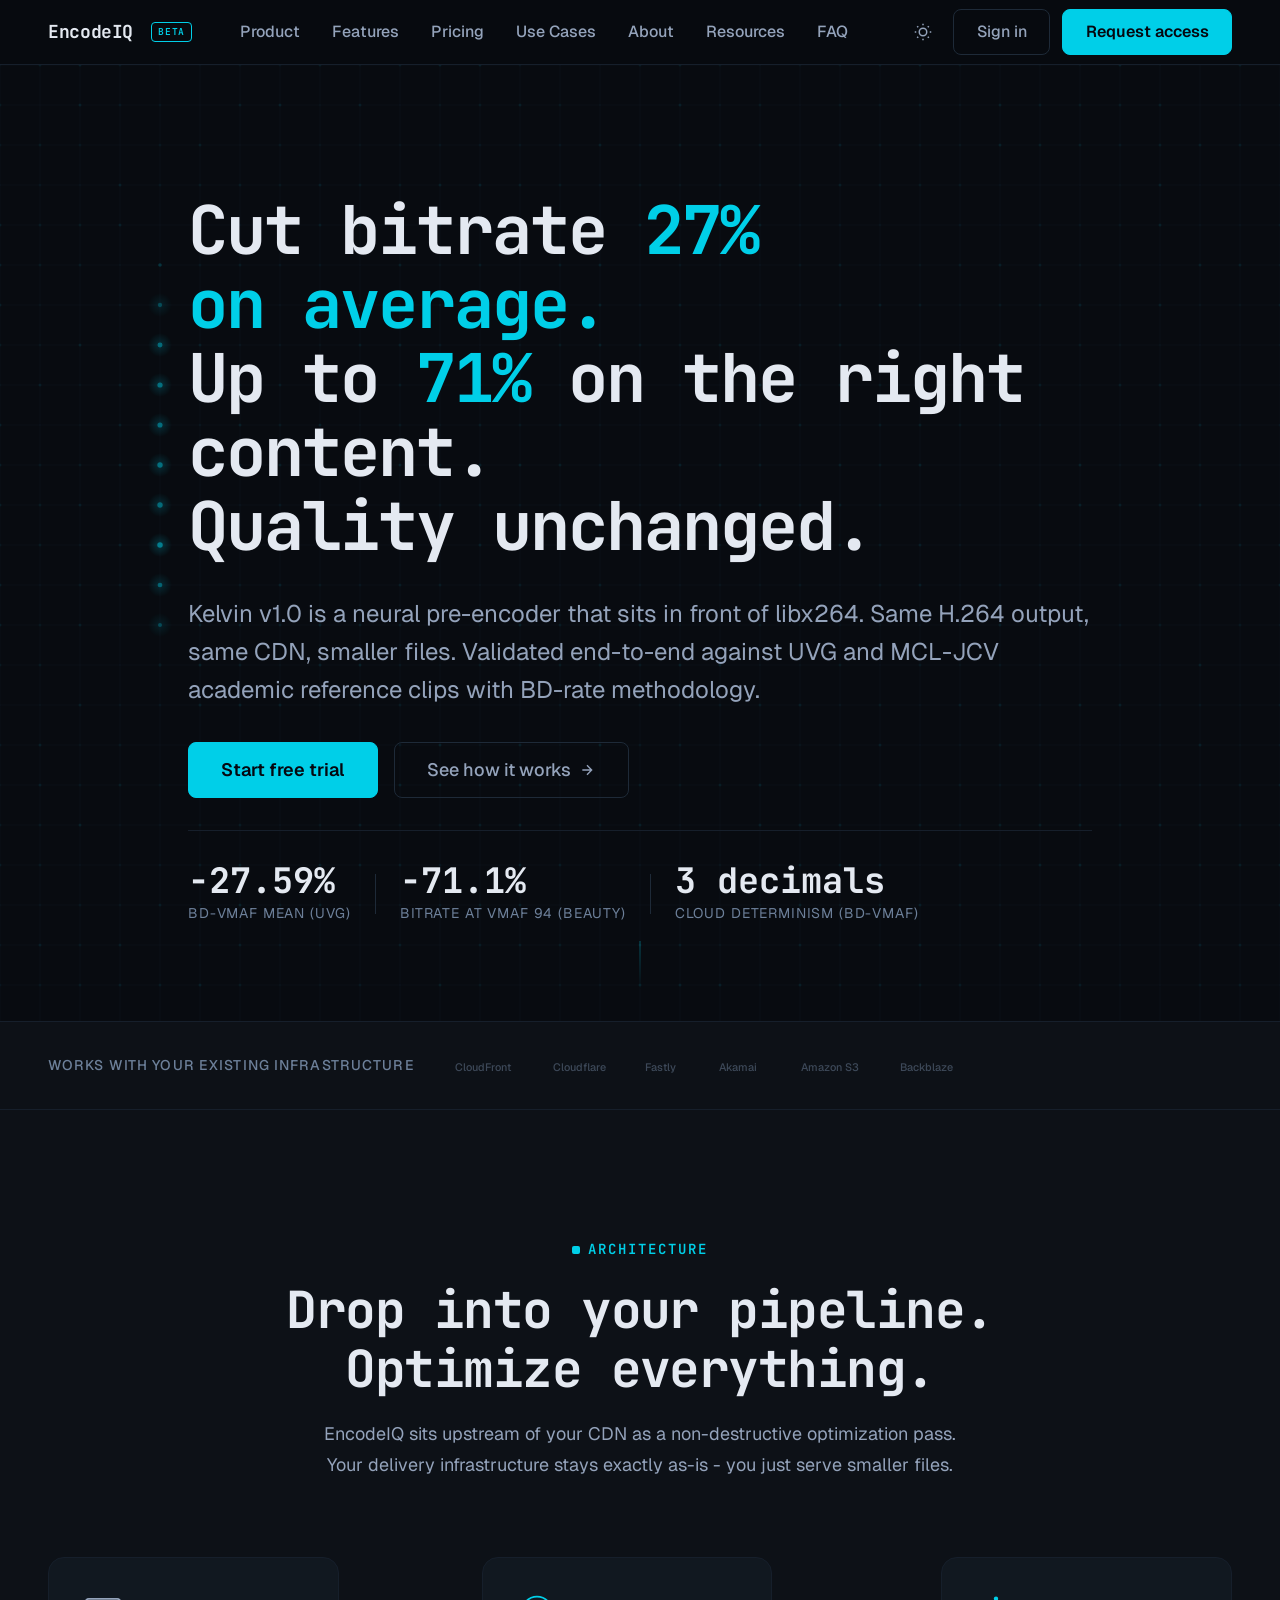
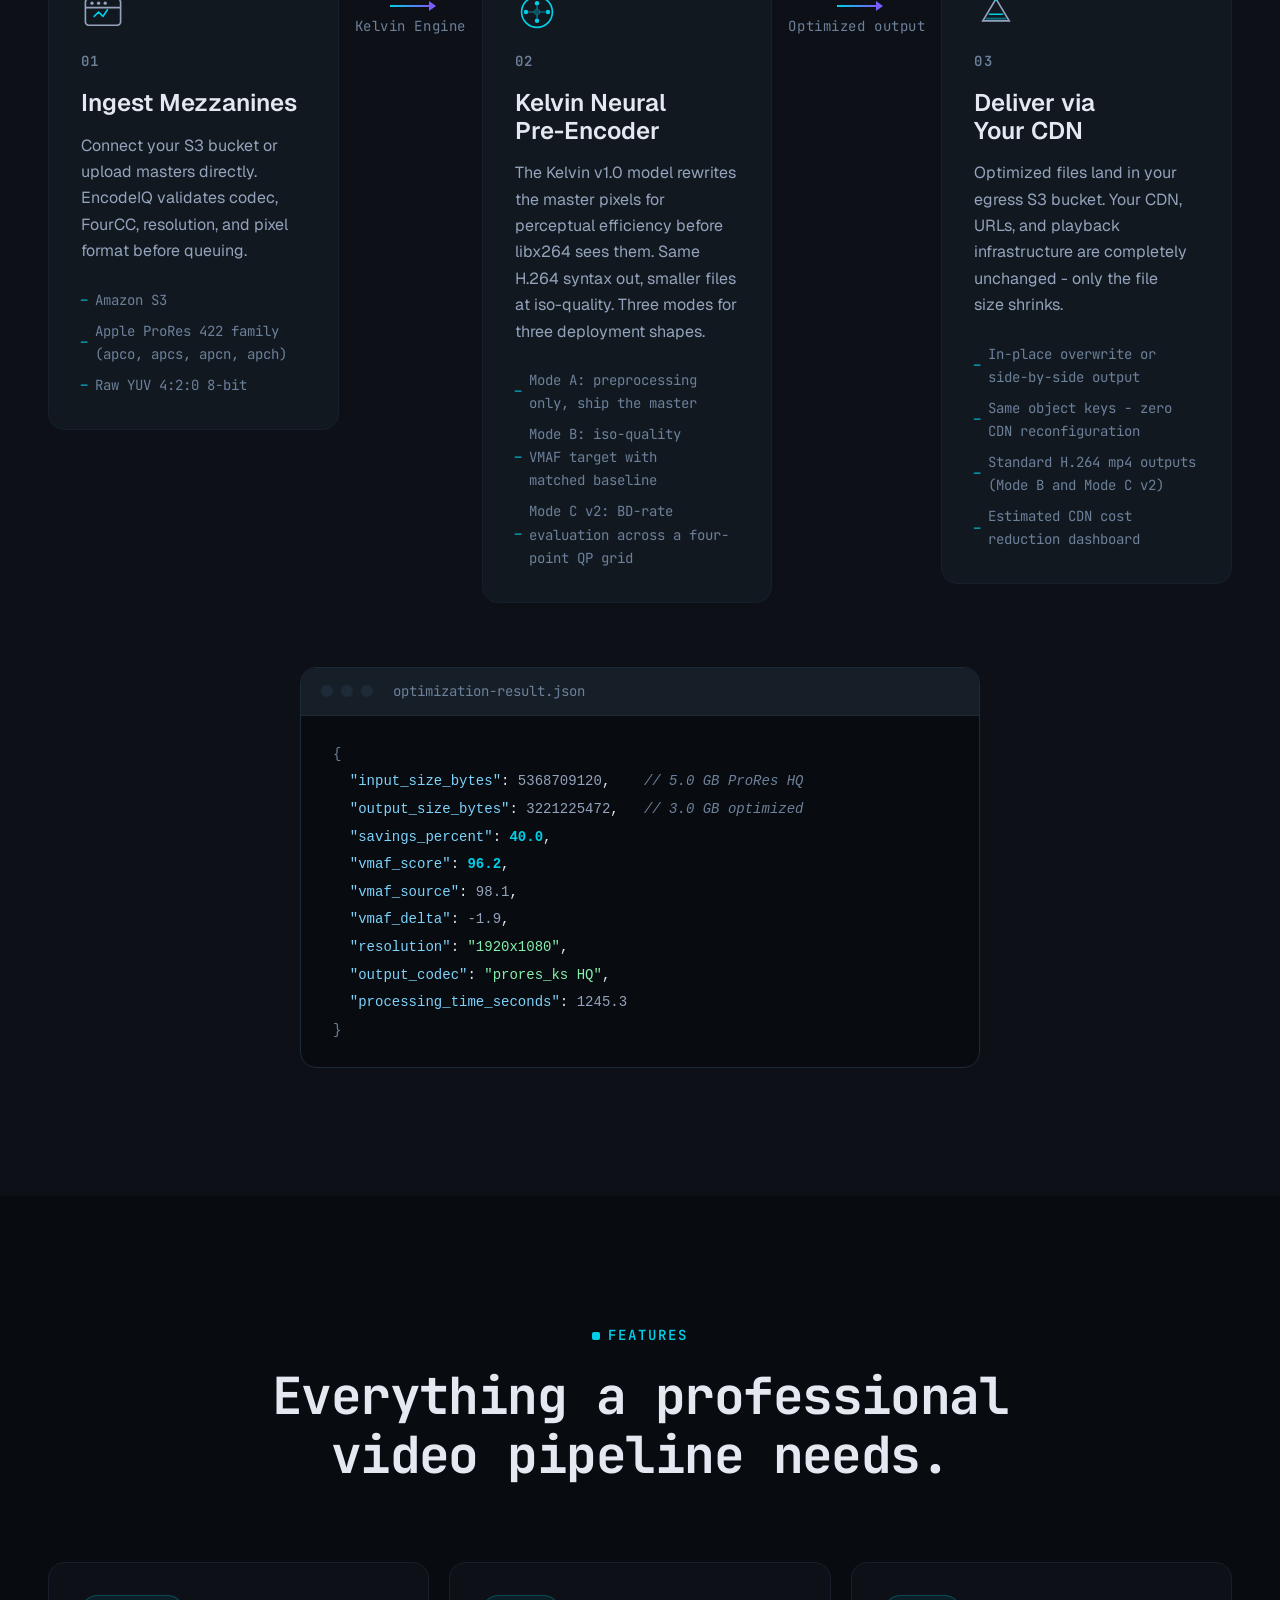
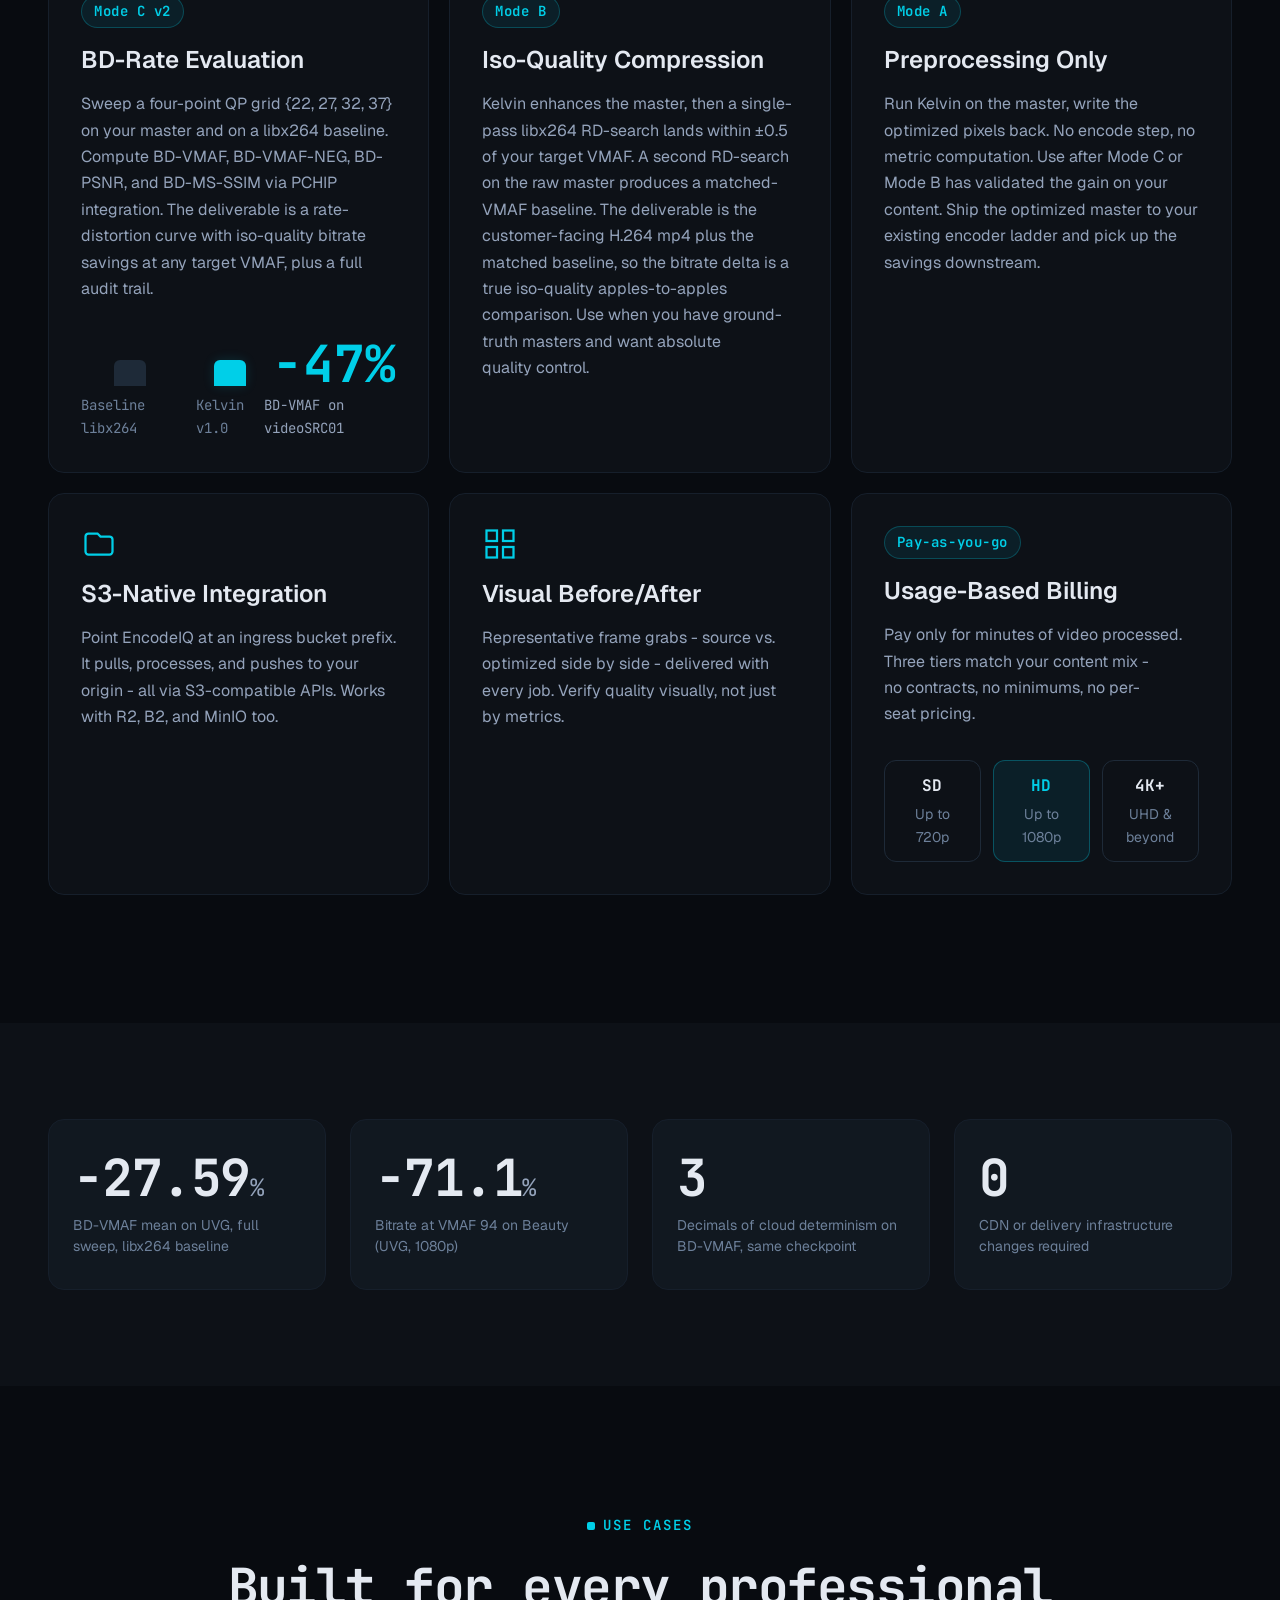
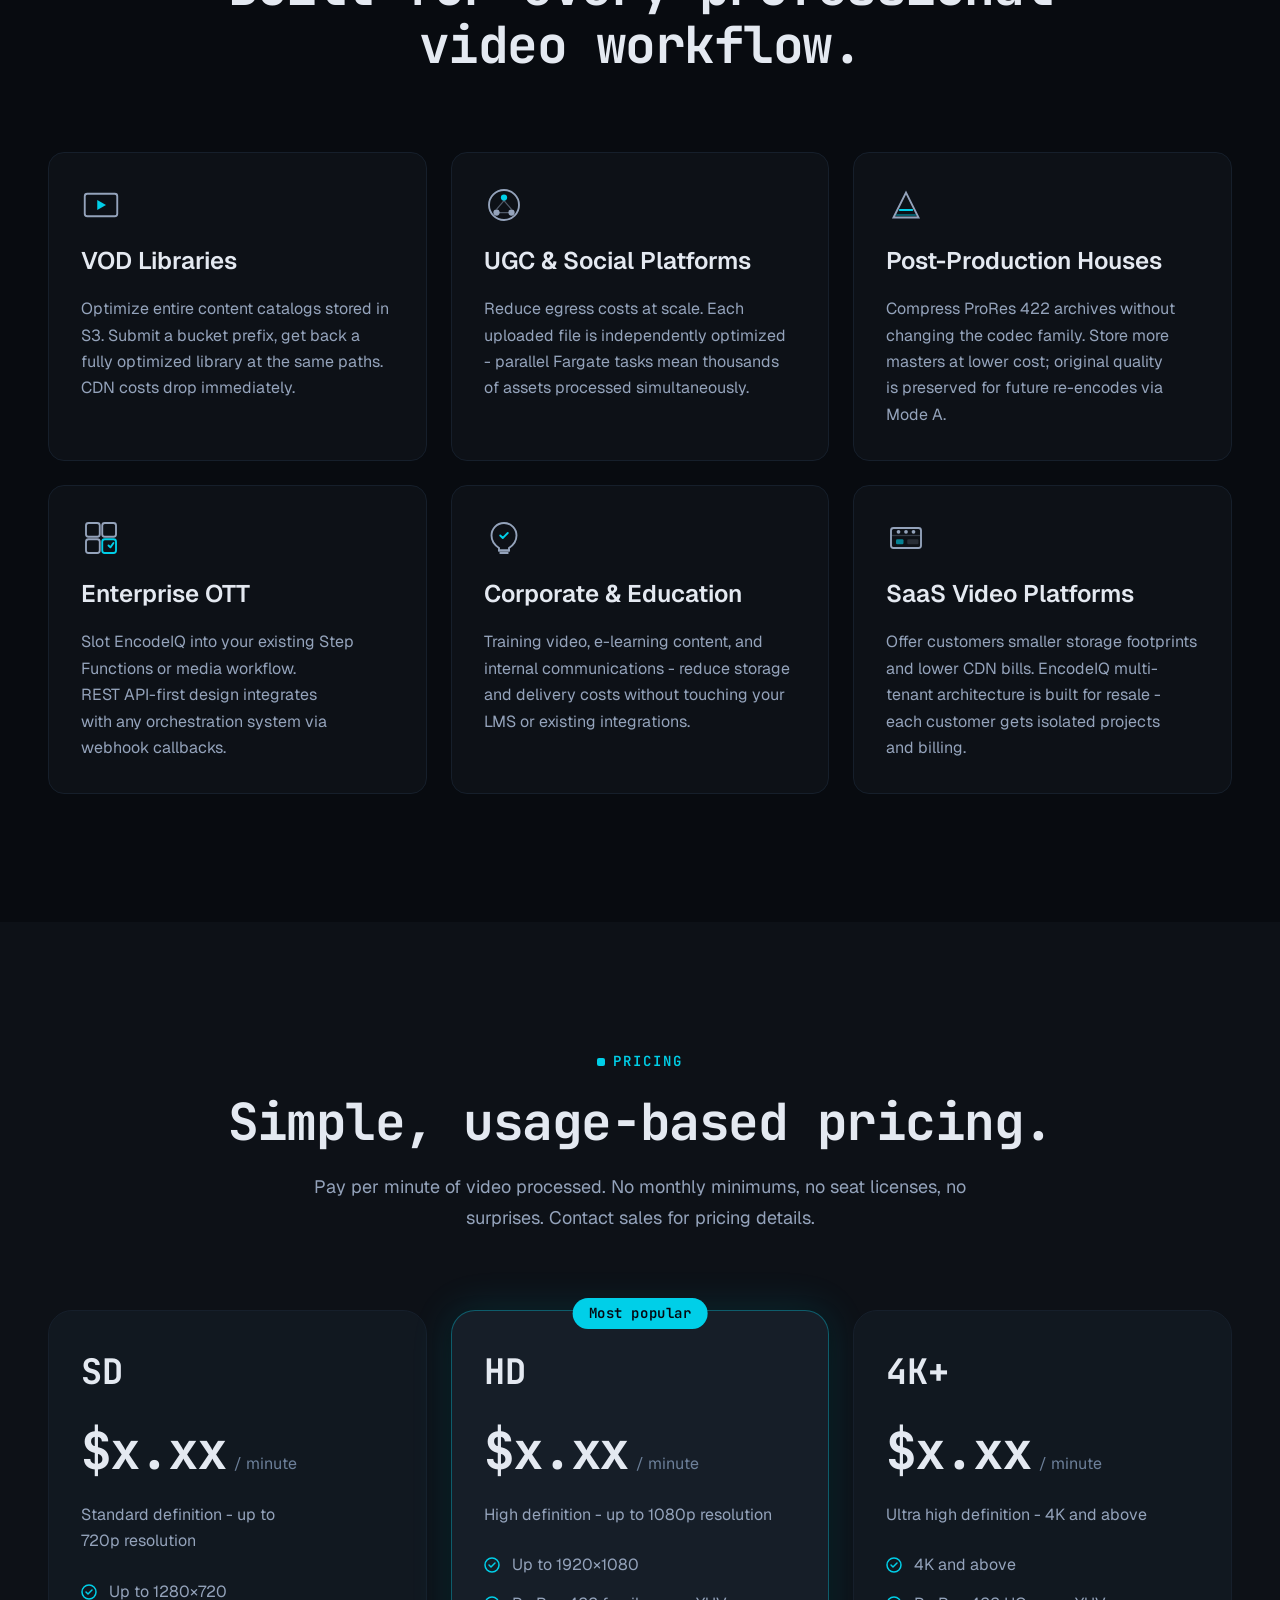
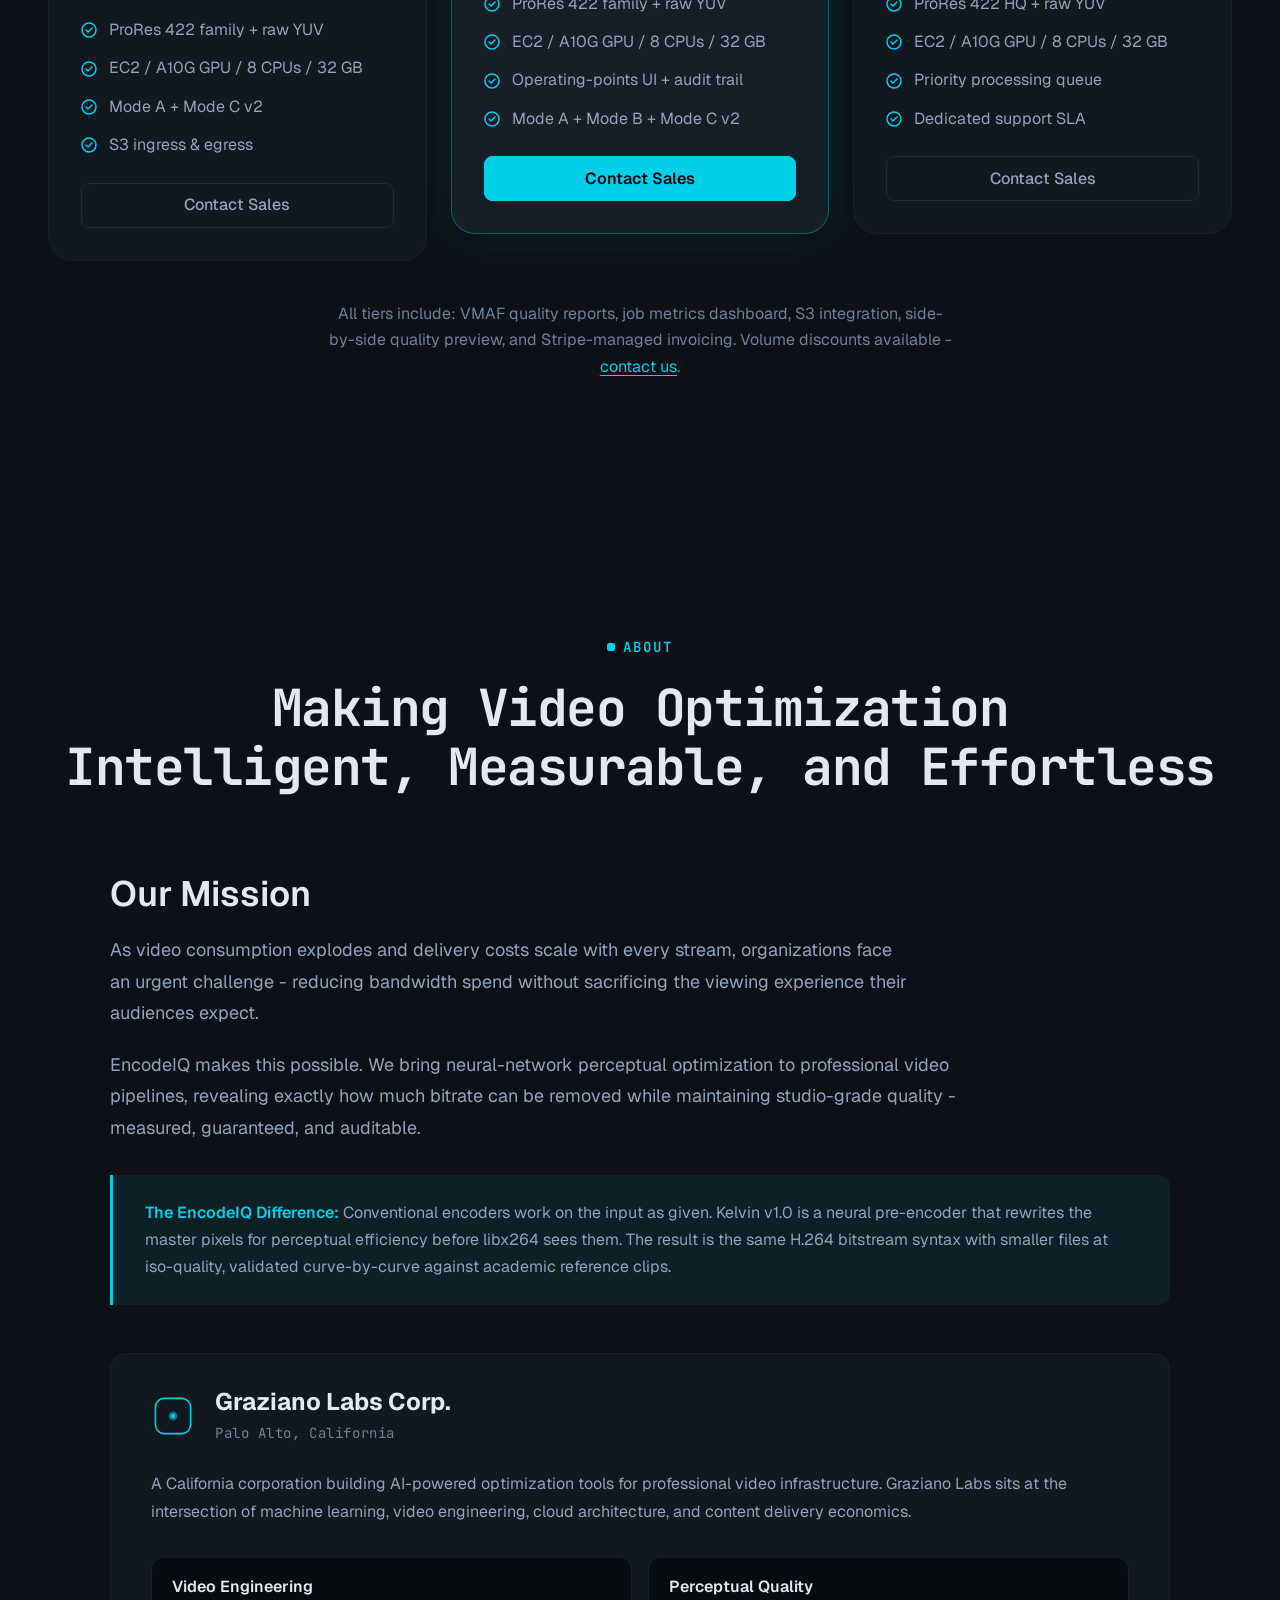
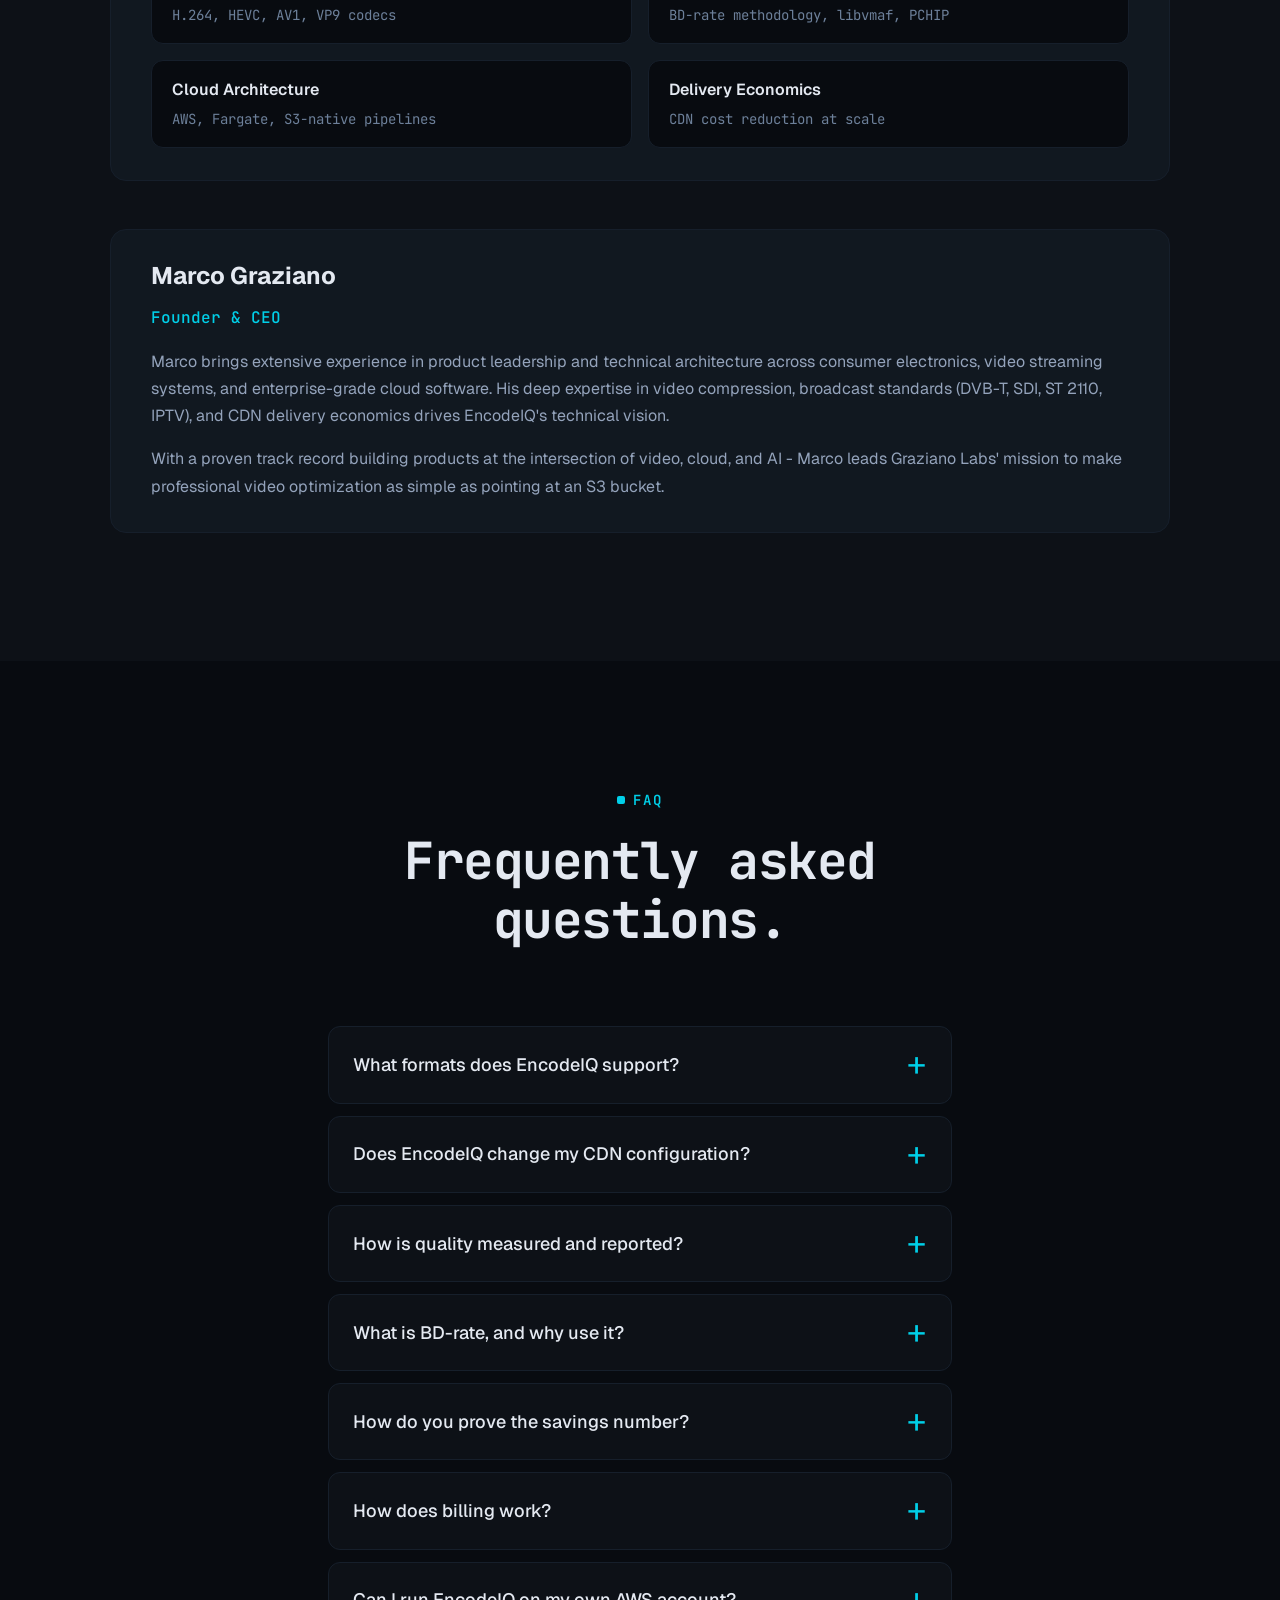
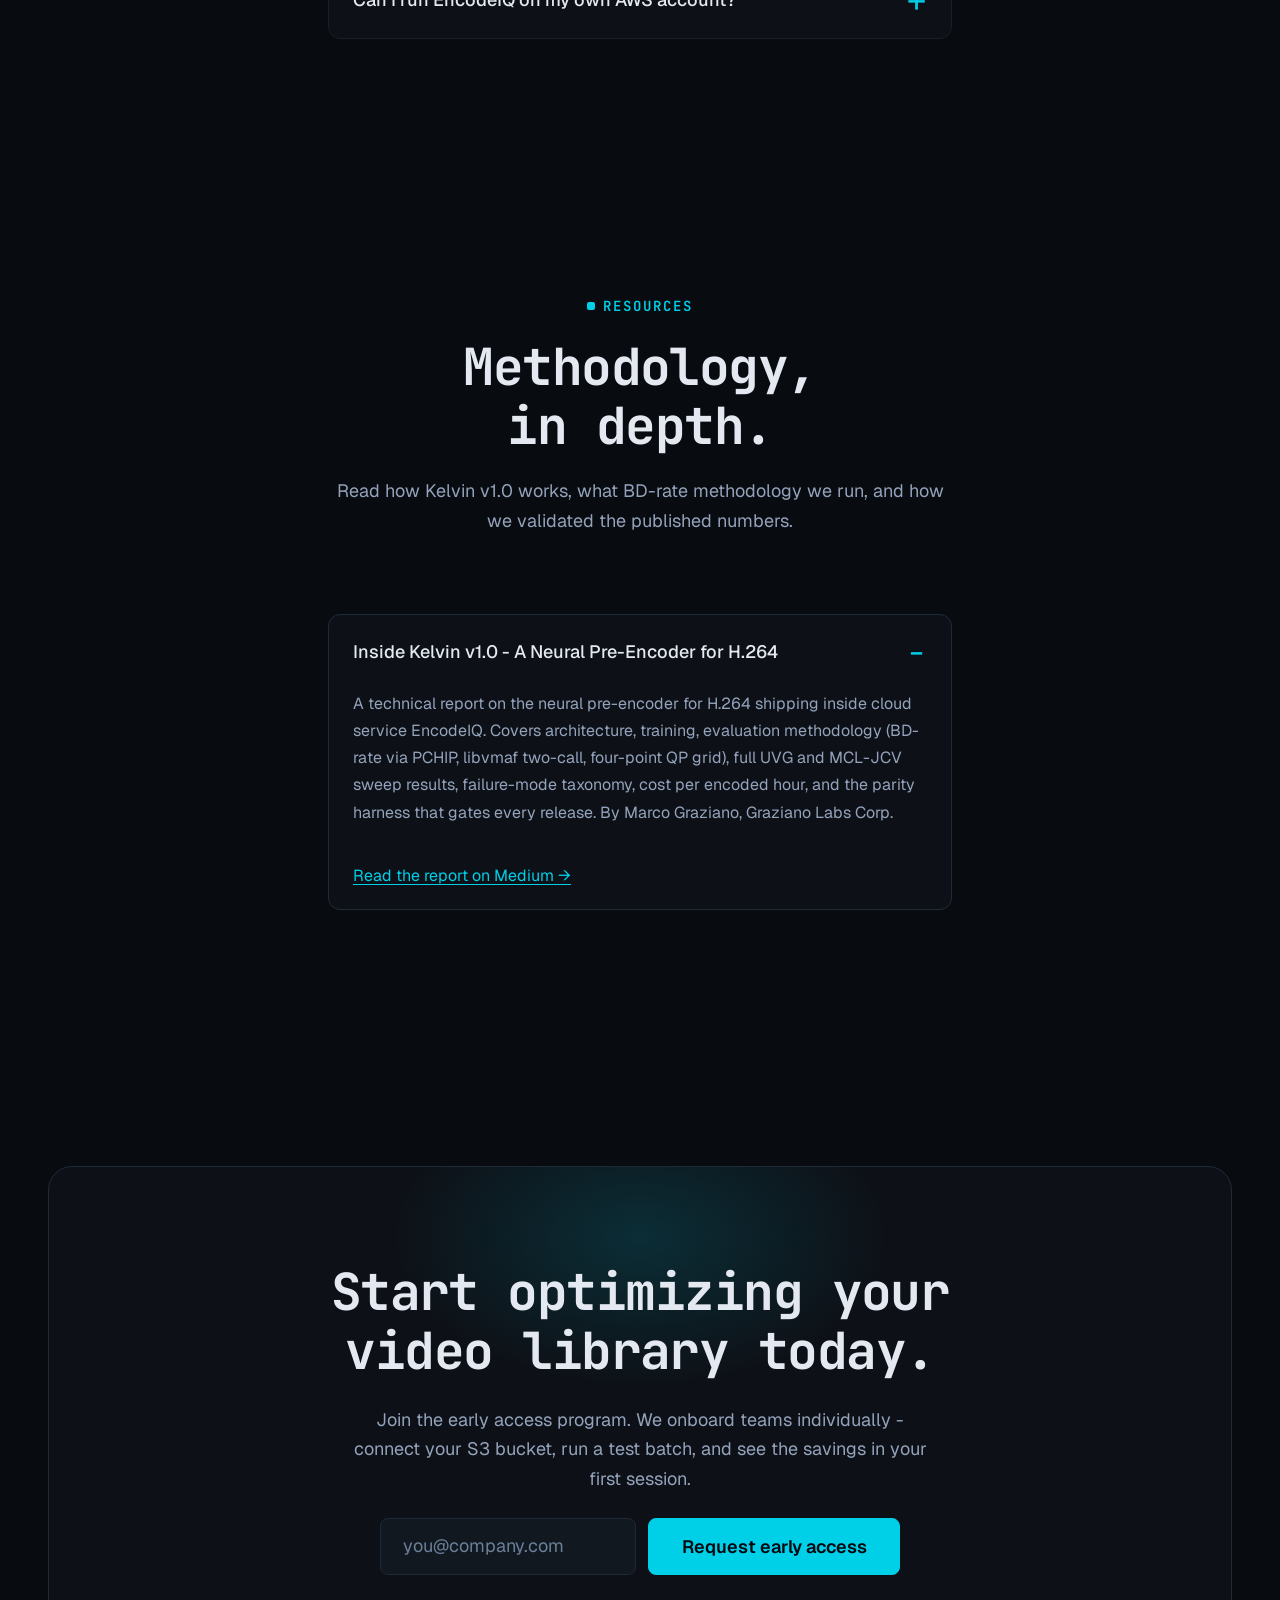
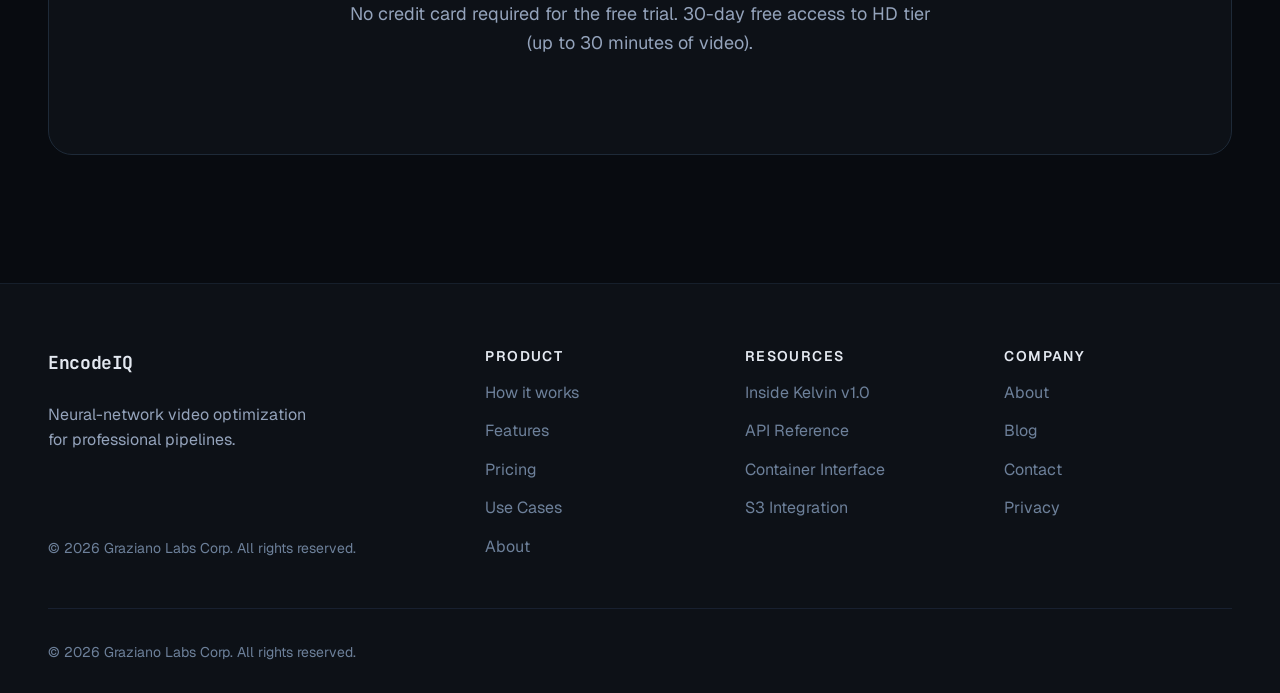
==== commit f3f80b60: "site: drop R2/B2, resumable uploads, audit-trail card; egress S3 wording; EC2/A10G in pricing" ====
--- a/index.html
+++ b/index.html
@@ -297,10 +297,9 @@
             <h3>Ingest Mezzanines</h3>
             <p>Connect your S3 bucket or upload masters directly. EncodeIQ validates codec, FourCC, resolution, and pixel format before queuing.</p>
             <ul class="step-details">
-              <li>Amazon S3, Cloudflare R2, Backblaze B2</li>
+              <li>Amazon S3</li>
               <li>Apple ProRes 422 family (apco, apcs, apcn, apch)</li>
               <li>Raw YUV 4:2:0 8-bit</li>
-              <li>Resumable direct uploads via browser</li>
             </ul>
           </div>
 
@@ -330,7 +329,6 @@
               <li>Mode A: preprocessing only, ship the master</li>
               <li>Mode B: iso-quality VMAF target with matched baseline</li>
               <li>Mode C v2: BD-rate evaluation across a four-point QP grid</li>
-              <li>Per-job audit trail with checkpoint hash and provenance</li>
             </ul>
           </div>
 
@@ -351,7 +349,7 @@
             </div>
             <div class="step-number mono">03</div>
             <h3>Deliver via Your CDN</h3>
-            <p>Optimized files land in your origin S3 bucket at the same paths. Your CDN, URLs, and playback infrastructure are completely unchanged - only the file size shrinks.</p>
+            <p>Optimized files land in your egress S3 bucket. Your CDN, URLs, and playback infrastructure are completely unchanged - only the file size shrinks.</p>
             <ul class="step-details">
               <li>In-place overwrite or side-by-side output</li>
               <li>Same object keys - zero CDN reconfiguration</li>
@@ -437,16 +435,6 @@
           <div class="feature-card reveal">
             <div class="feature-card-inner">
               <div class="feature-icon">
-                <svg viewBox="0 0 24 24" fill="none" stroke="currentColor" stroke-width="1.5"><path d="M9 12l2 2 4-4"/><path d="M12 22c5.523 0 10-4.477 10-10S17.523 2 12 2 2 6.477 2 12s4.477 10 10 10z"/></svg>
-              </div>
-              <h3>Audit-Trail Provenance</h3>
-              <p>Every Mode C v2 job produces a signed summary.json with checkpoint SHA-256, container image digest, ffmpeg / libvmaf versions, and full RD points. BD-VMAF reproduces to three decimals across cloud runs at the same checkpoint.</p>
-            </div>
-          </div>
-
-          <div class="feature-card reveal">
-            <div class="feature-card-inner">
-              <div class="feature-icon">
                 <svg viewBox="0 0 24 24" fill="none" stroke="currentColor" stroke-width="1.5"><path d="M3 7v10a2 2 0 002 2h14a2 2 0 002-2V9a2 2 0 00-2-2h-6l-2-2H5a2 2 0 00-2 2z"/></svg>
               </div>
               <h3>S3-Native Integration</h3>
@@ -620,7 +608,7 @@
             <ul class="pricing-features">
               <li>Up to 1280×720</li>
               <li>ProRes 422 family + raw YUV</li>
-              <li>Fargate 2 vCPU / 8 GB</li>
+              <li>EC2 / A10G GPU / 8 CPUs / 32 GB</li>
               <li>Mode A + Mode C v2</li>
               <li>S3 ingress &amp; egress</li>
             </ul>
@@ -638,7 +626,7 @@
             <ul class="pricing-features">
               <li>Up to 1920×1080</li>
               <li>ProRes 422 family + raw YUV</li>
-              <li>Fargate 4 vCPU / 16 GB / GPU</li>
+              <li>EC2 / A10G GPU / 8 CPUs / 32 GB</li>
               <li>Operating-points UI + audit trail</li>
               <li>Mode A + Mode B + Mode C v2</li>
             </ul>
@@ -655,7 +643,7 @@
             <ul class="pricing-features">
               <li>4K and above</li>
               <li>ProRes 422 HQ + raw YUV</li>
-              <li>Fargate 8 vCPU / 30 GB / GPU</li>
+              <li>EC2 / A10G GPU / 8 CPUs / 32 GB</li>
               <li>Priority processing queue</li>
               <li>Dedicated support SLA</li>
             </ul>
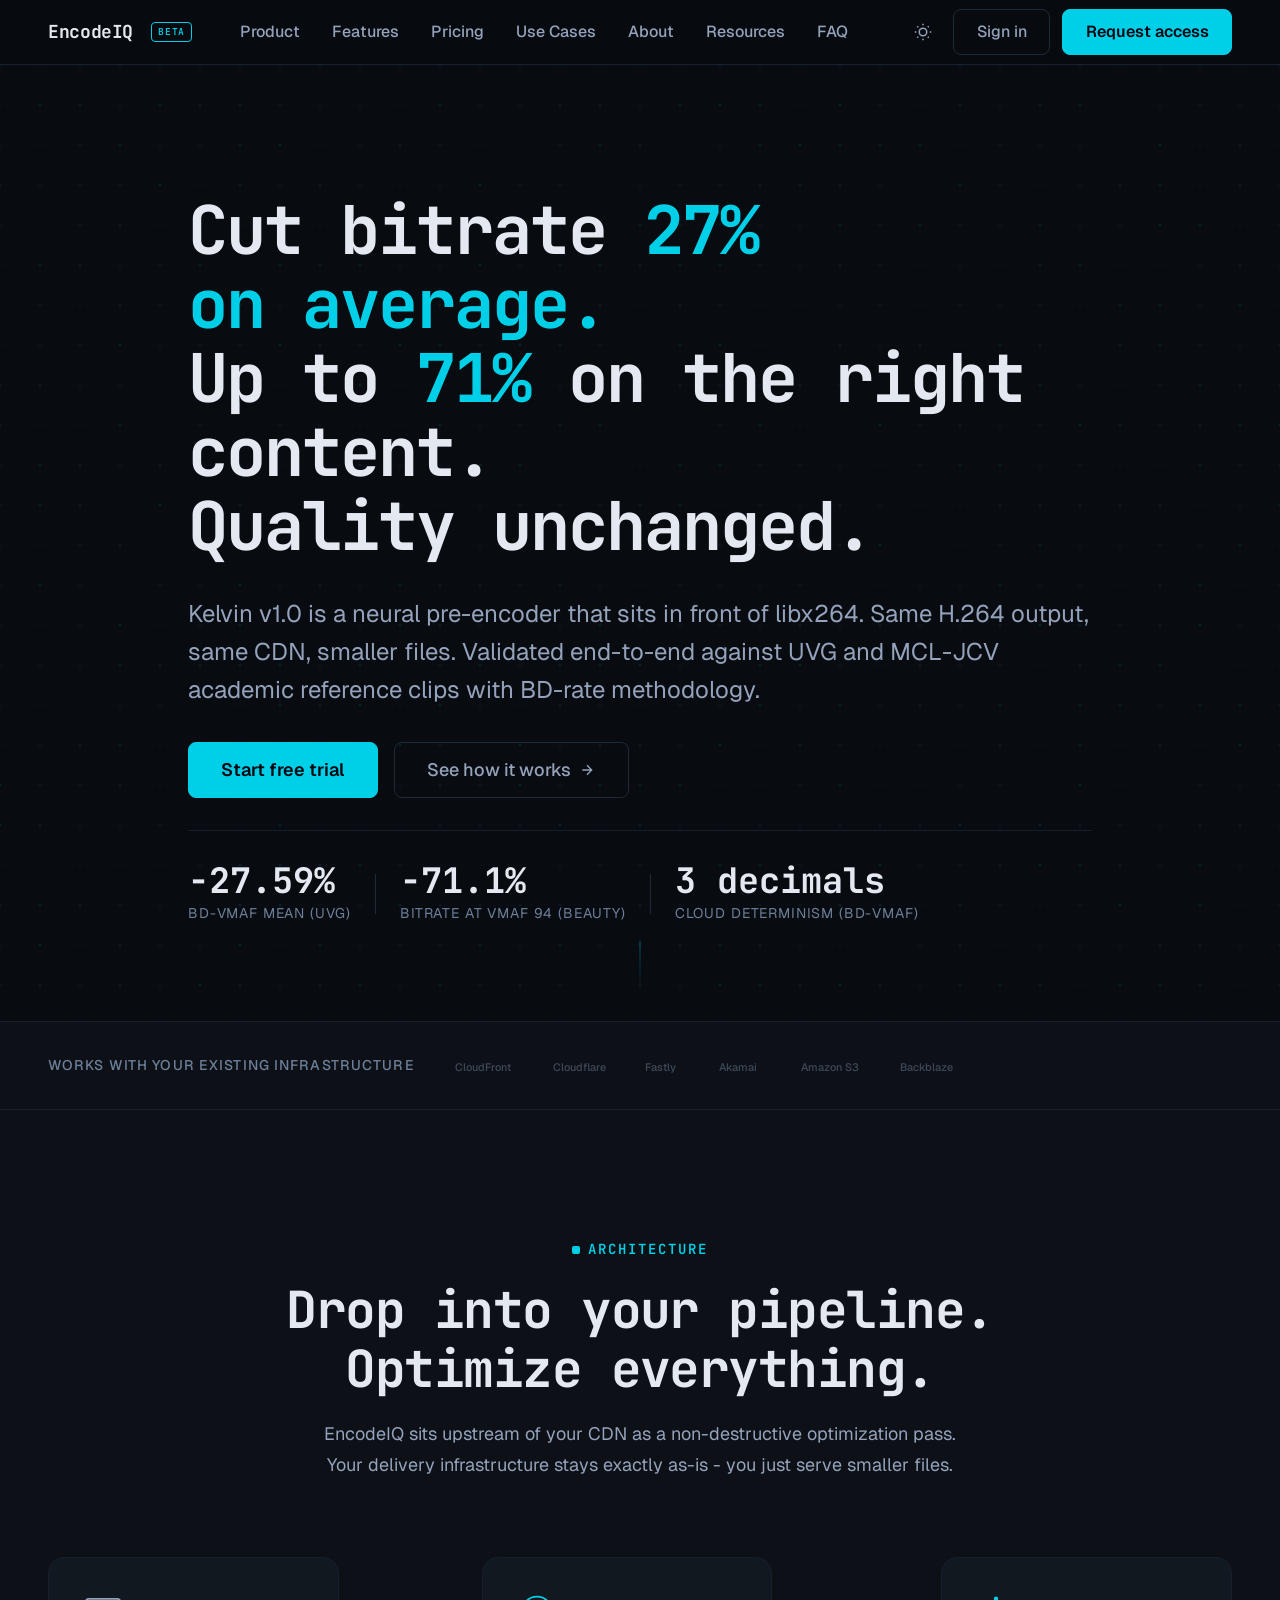
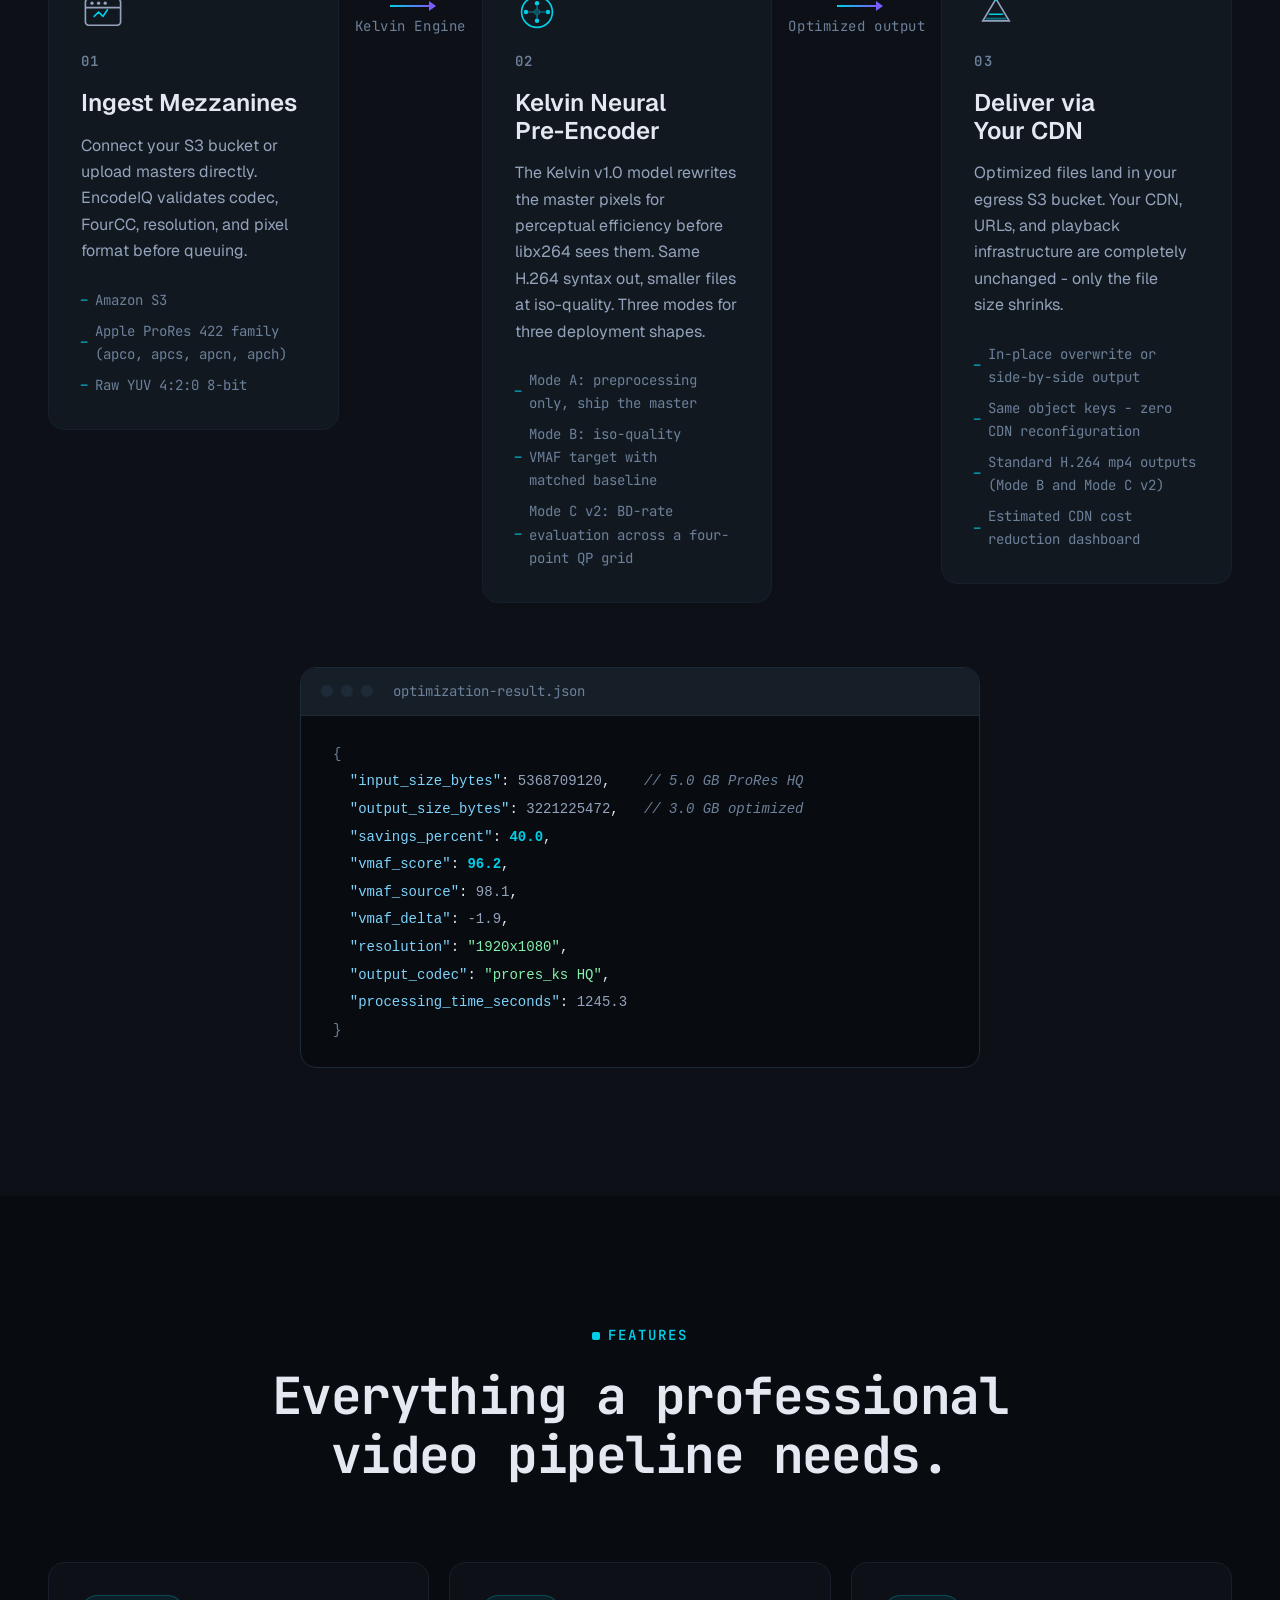
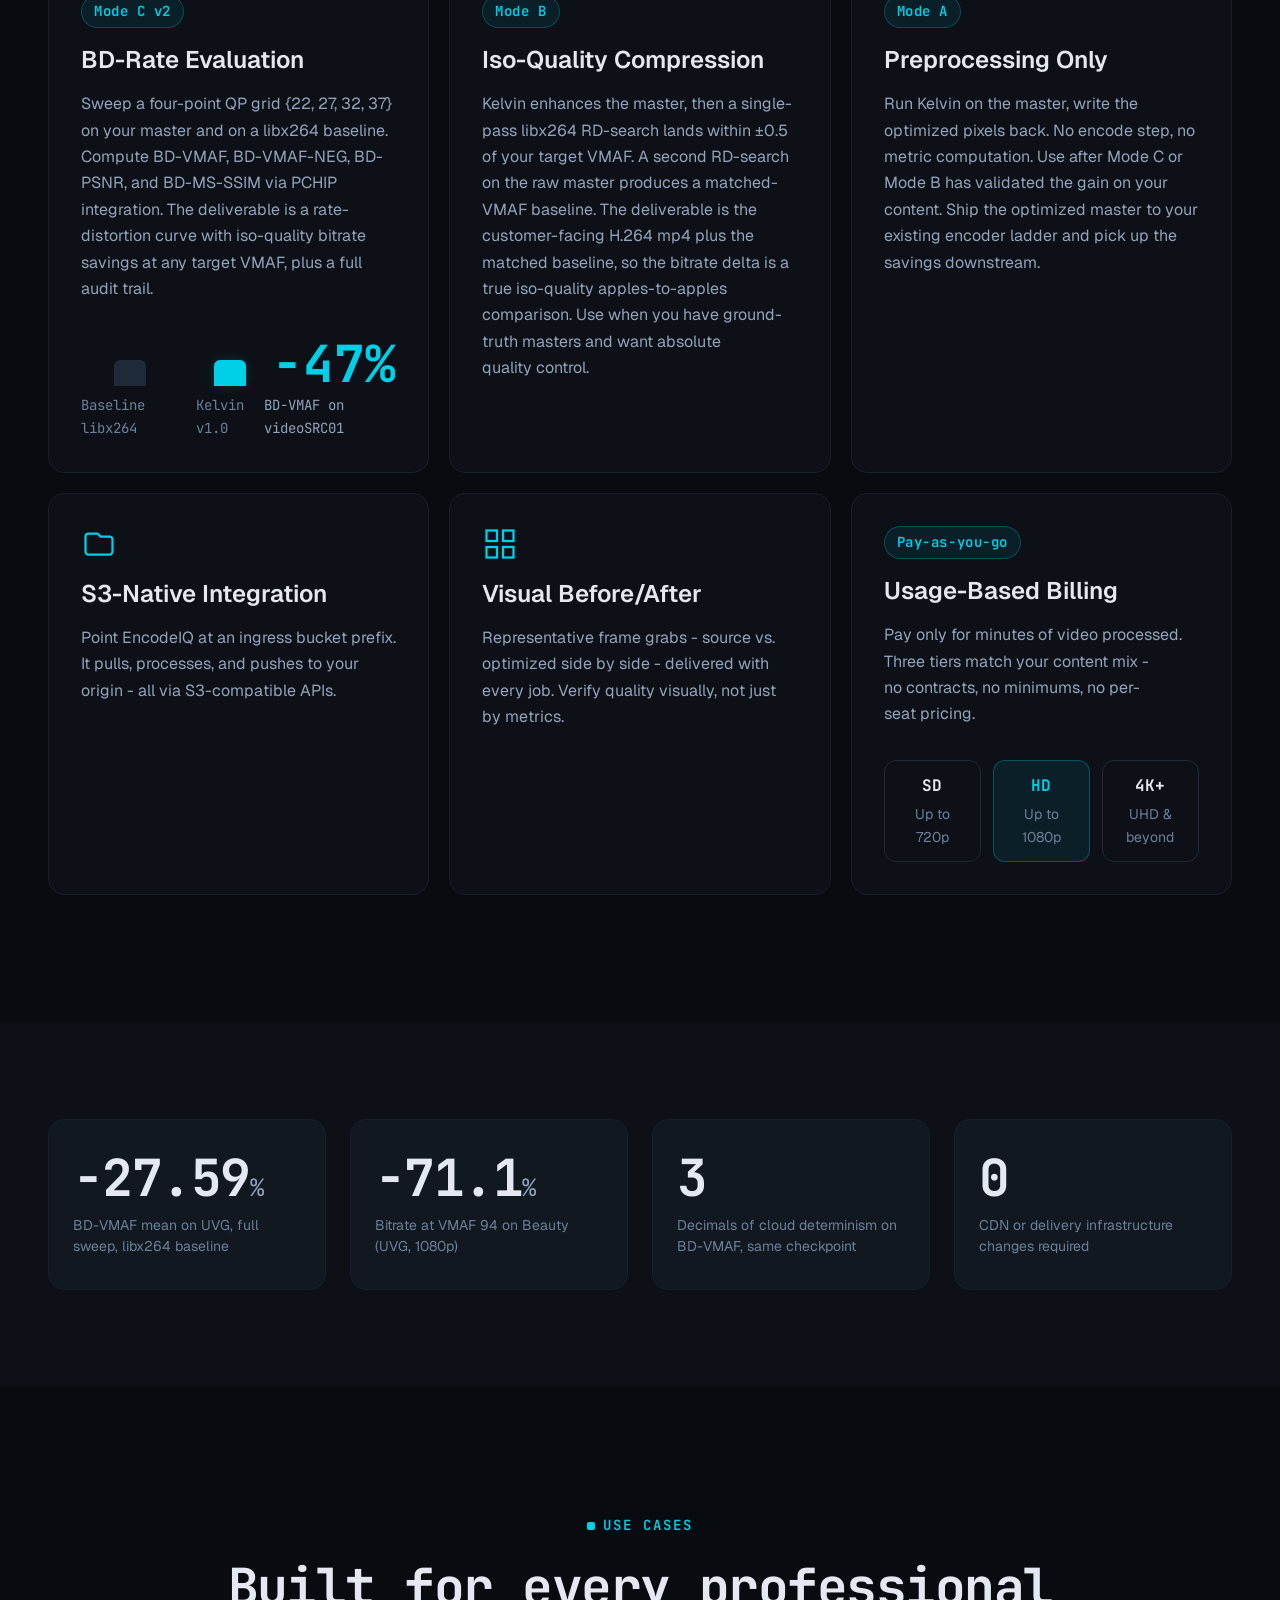
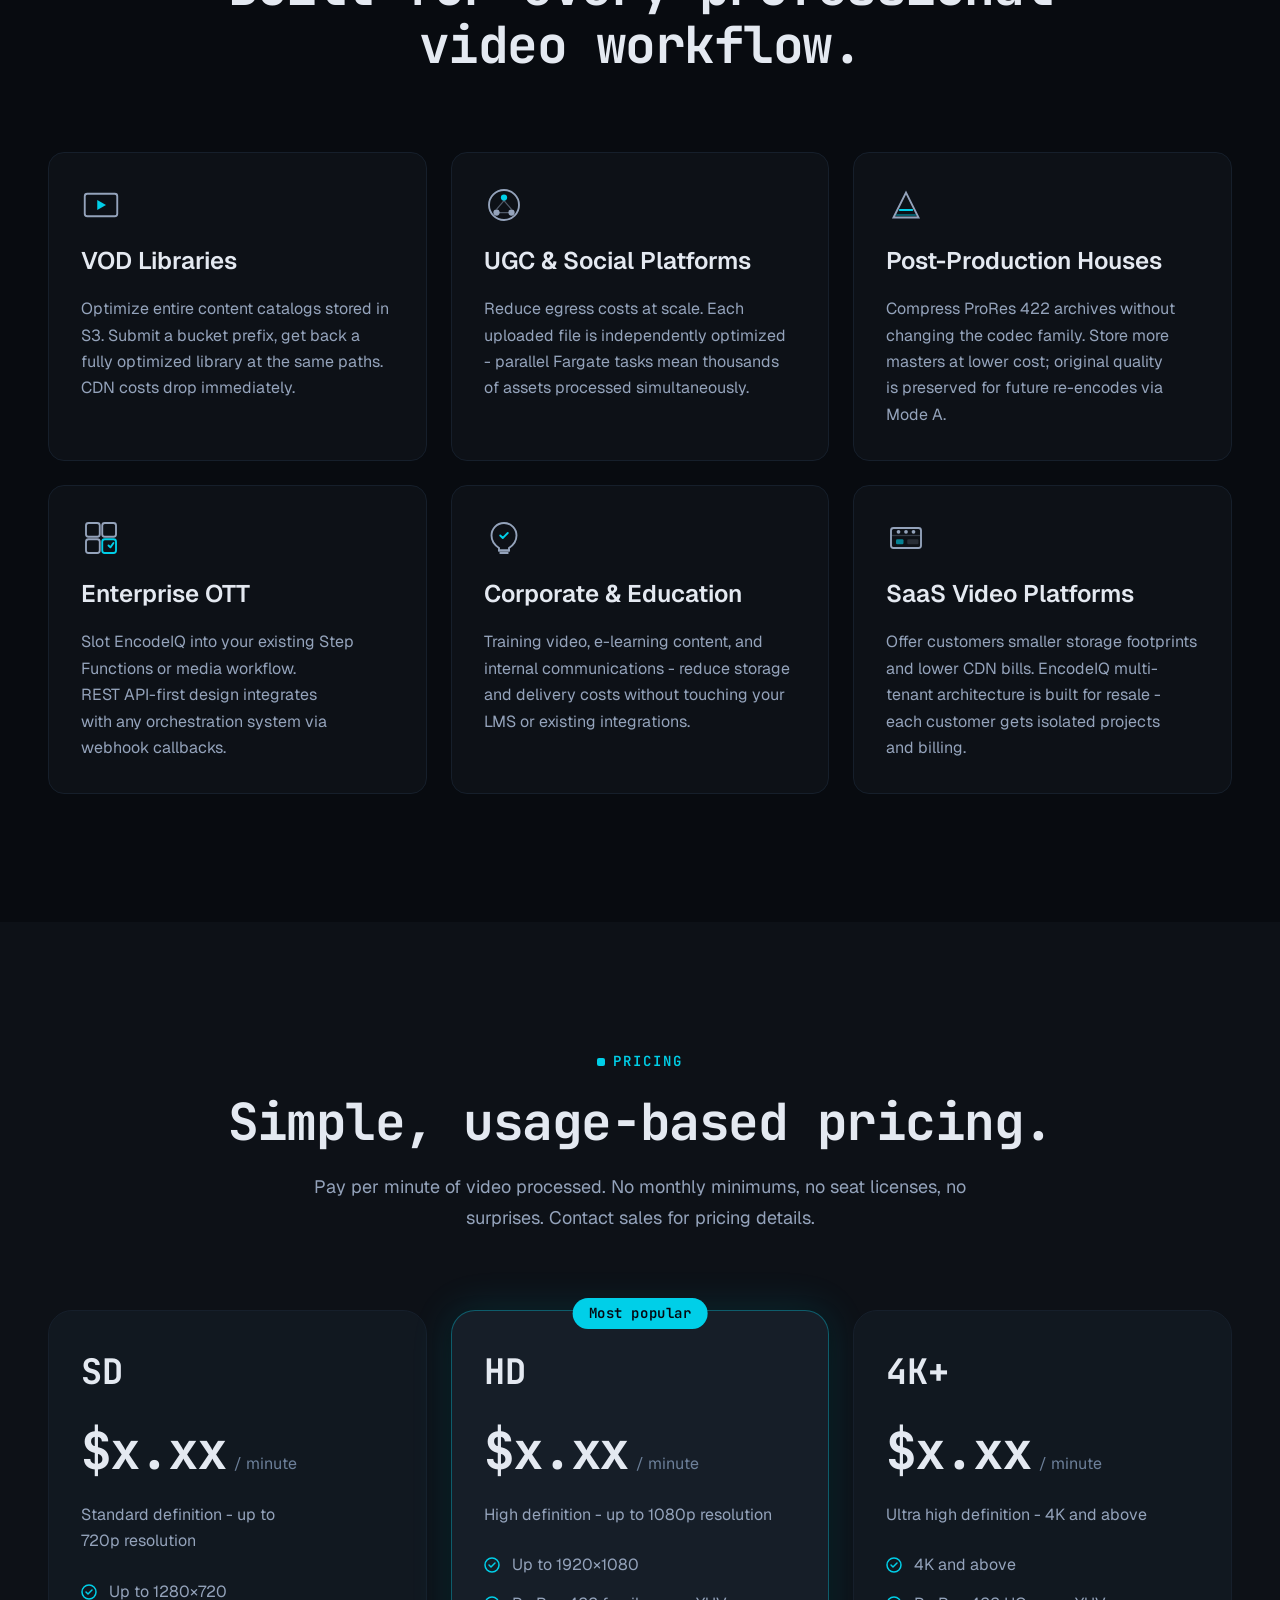
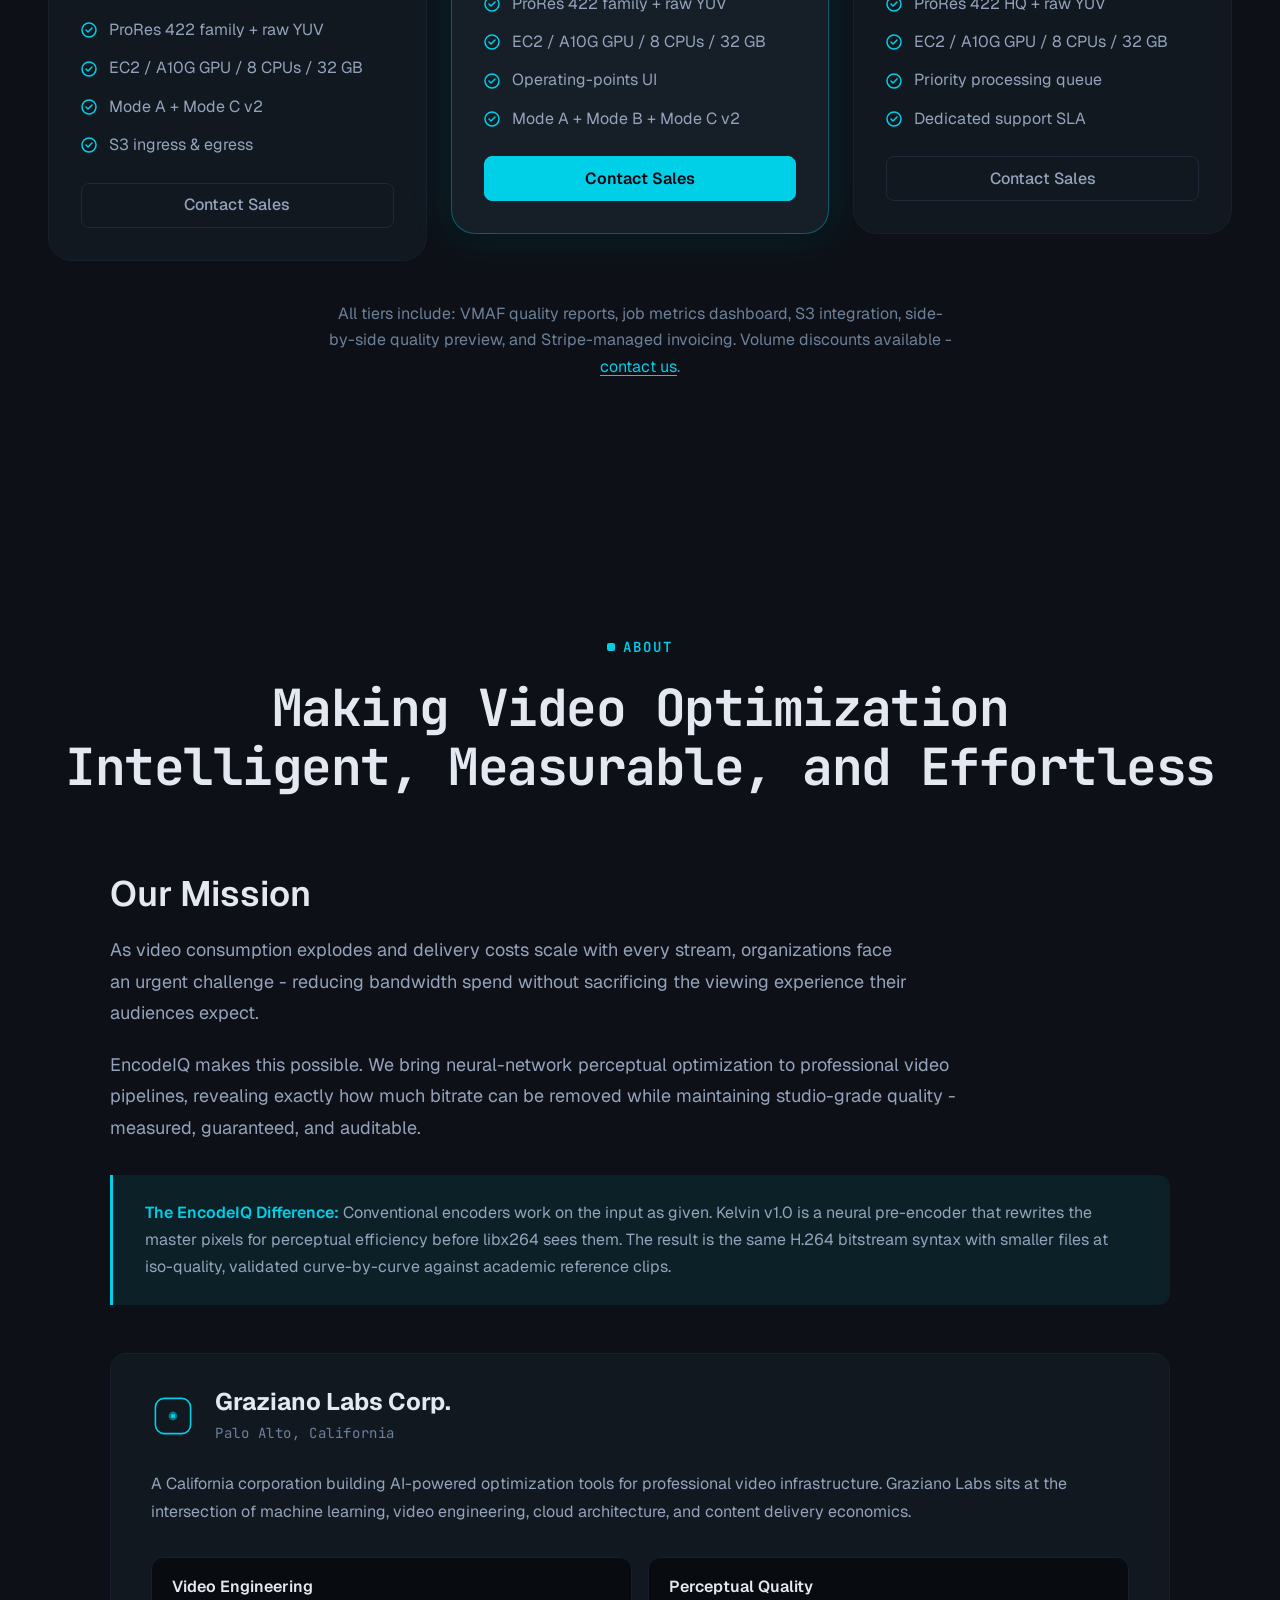
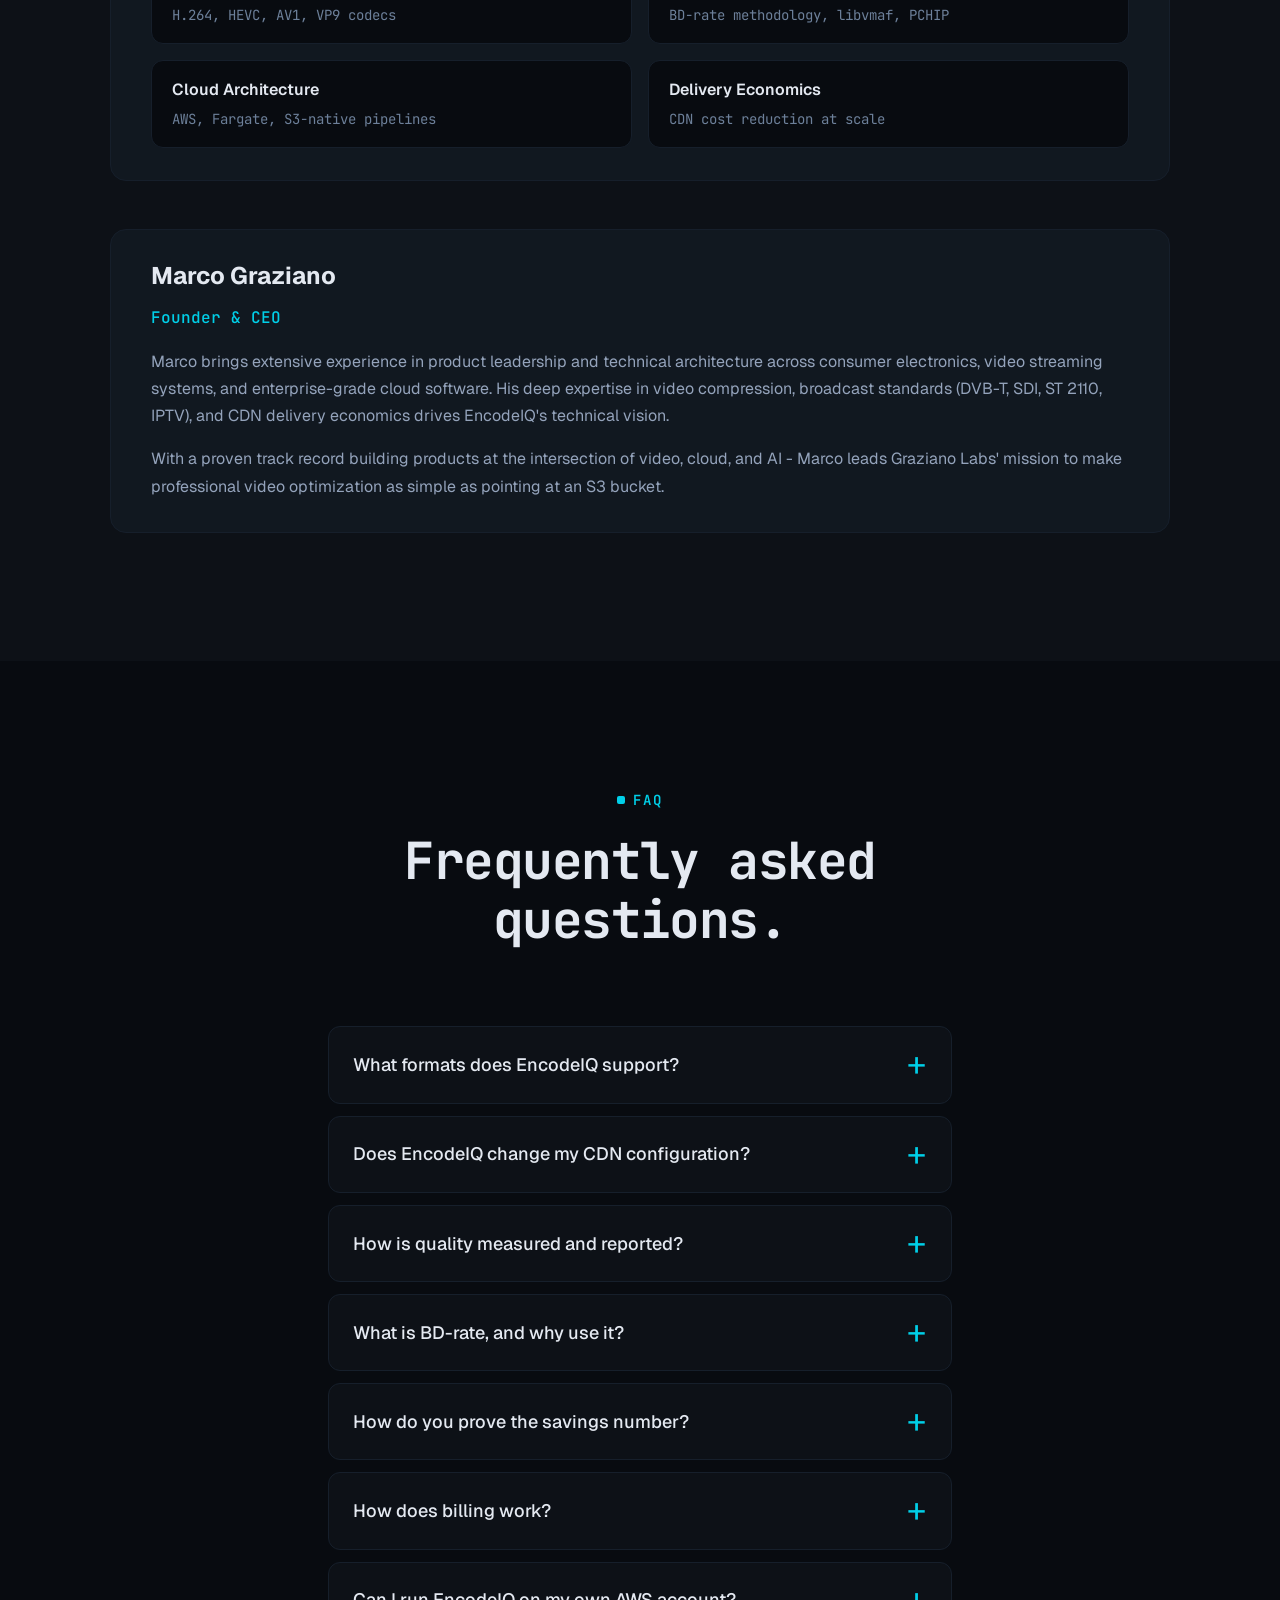
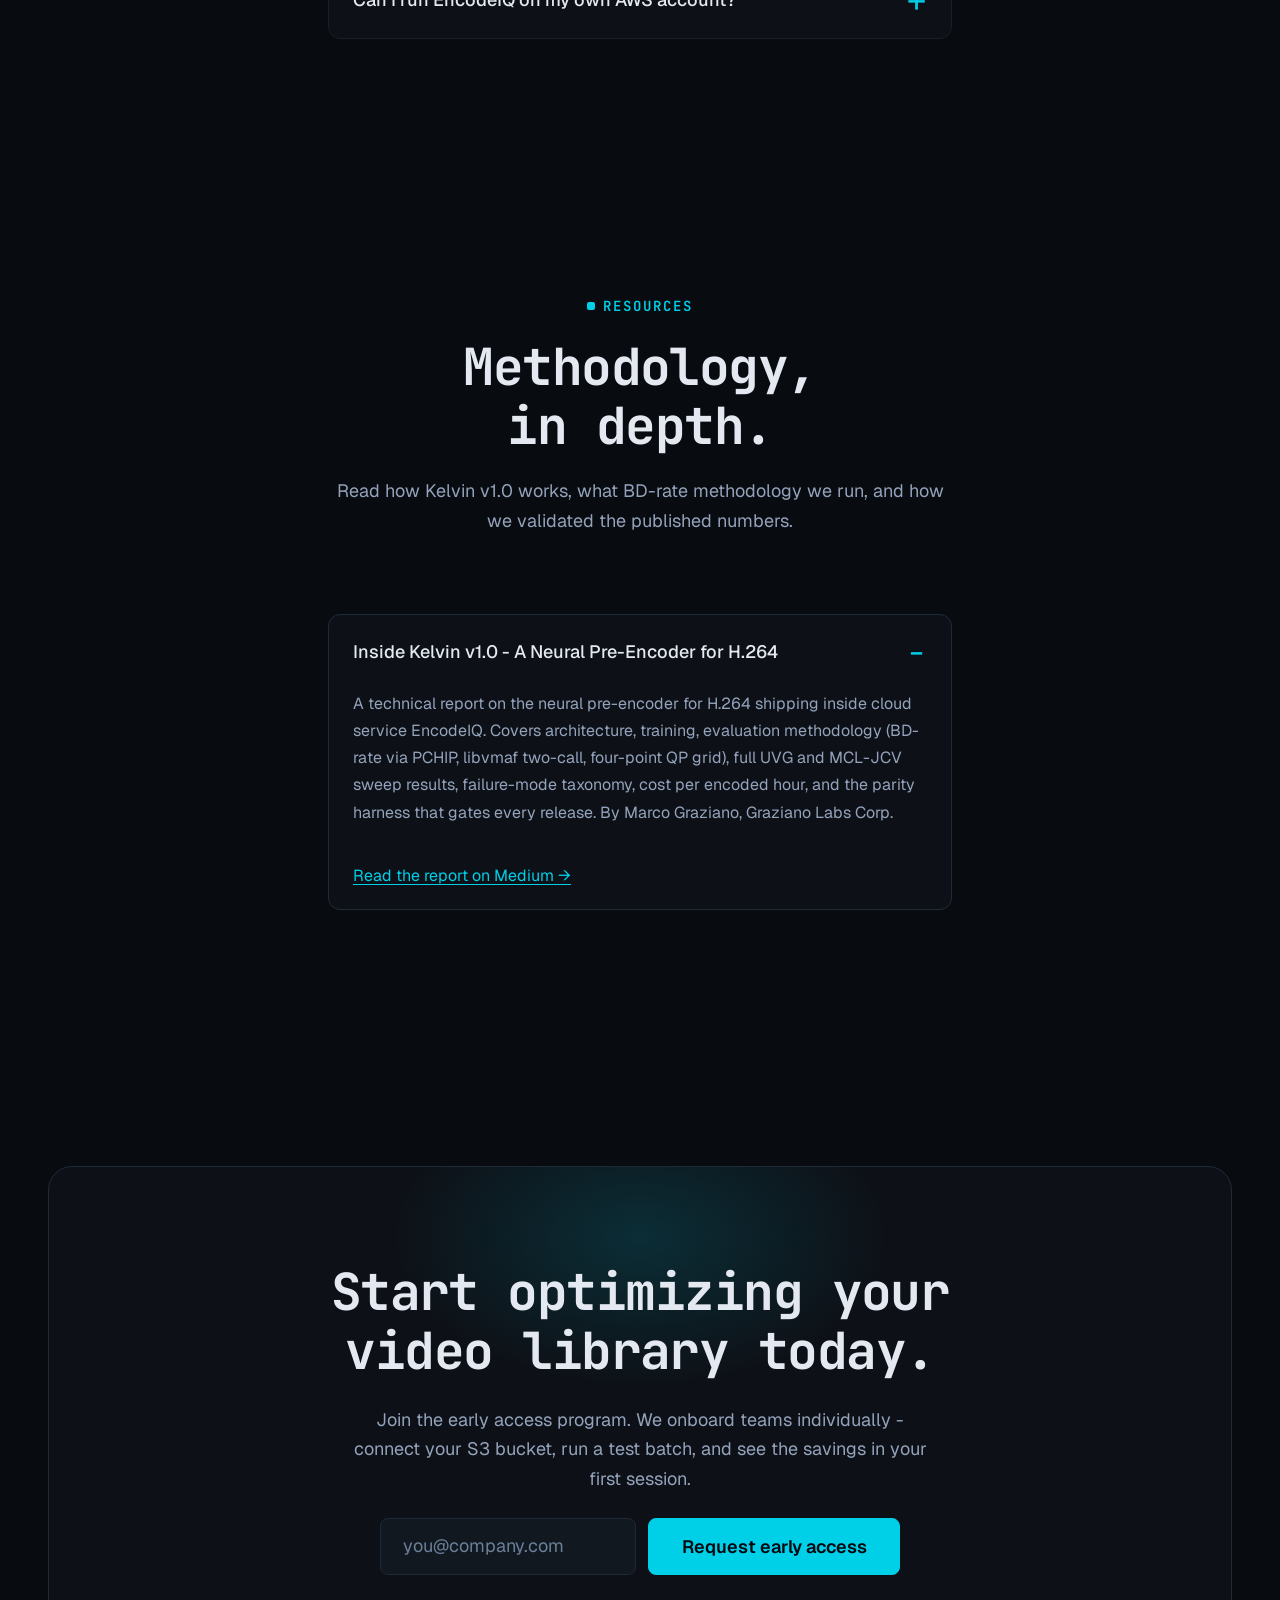
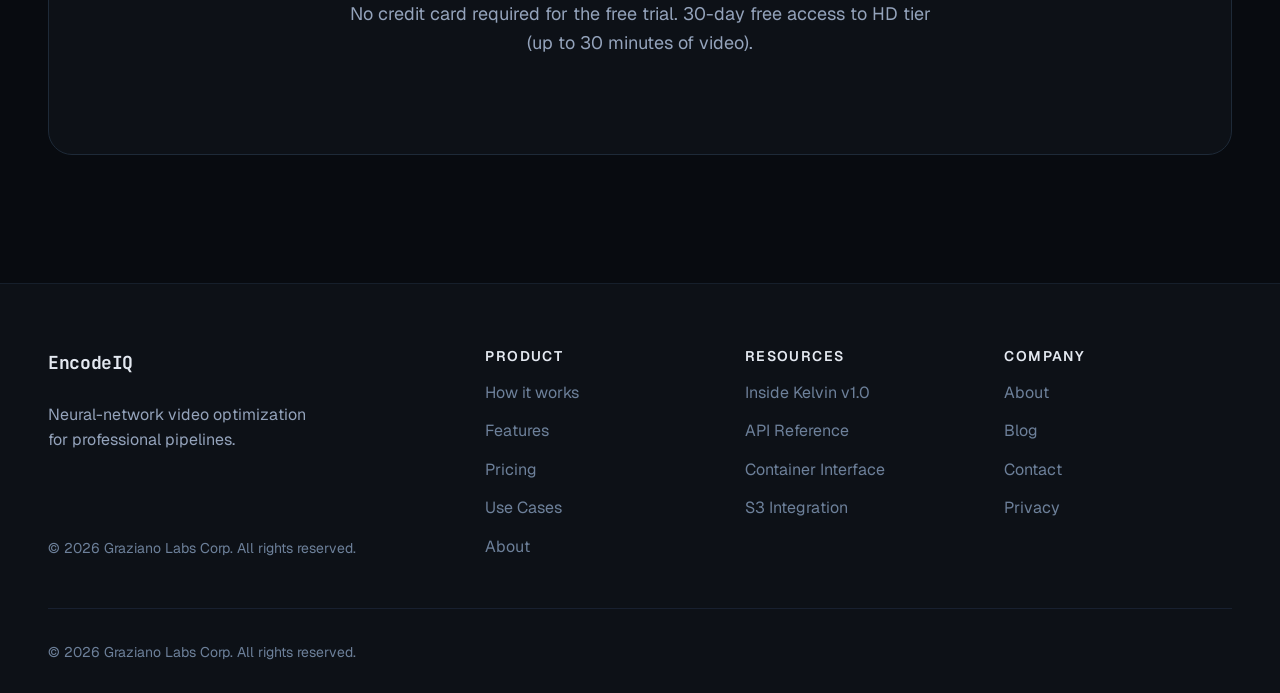
==== commit 634eabea: "site: drop audit-trail mention in HD pricing; remove R2/B2/MinIO from S3 integration card" ====
--- a/index.html
+++ b/index.html
@@ -438,7 +438,7 @@
                 <svg viewBox="0 0 24 24" fill="none" stroke="currentColor" stroke-width="1.5"><path d="M3 7v10a2 2 0 002 2h14a2 2 0 002-2V9a2 2 0 00-2-2h-6l-2-2H5a2 2 0 00-2 2z"/></svg>
               </div>
               <h3>S3-Native Integration</h3>
-              <p>Point EncodeIQ at an ingress bucket prefix. It pulls, processes, and pushes to your origin - all via S3-compatible APIs. Works with R2, B2, and MinIO too.</p>
+              <p>Point EncodeIQ at an ingress bucket prefix. It pulls, processes, and pushes to your origin - all via S3-compatible APIs.</p>
             </div>
           </div>
 
@@ -627,7 +627,7 @@
               <li>Up to 1920×1080</li>
               <li>ProRes 422 family + raw YUV</li>
               <li>EC2 / A10G GPU / 8 CPUs / 32 GB</li>
-              <li>Operating-points UI + audit trail</li>
+              <li>Operating-points UI</li>
               <li>Mode A + Mode B + Mode C v2</li>
             </ul>
             <a href="#cta" class="btn btn-primary btn-full">Contact Sales</a>
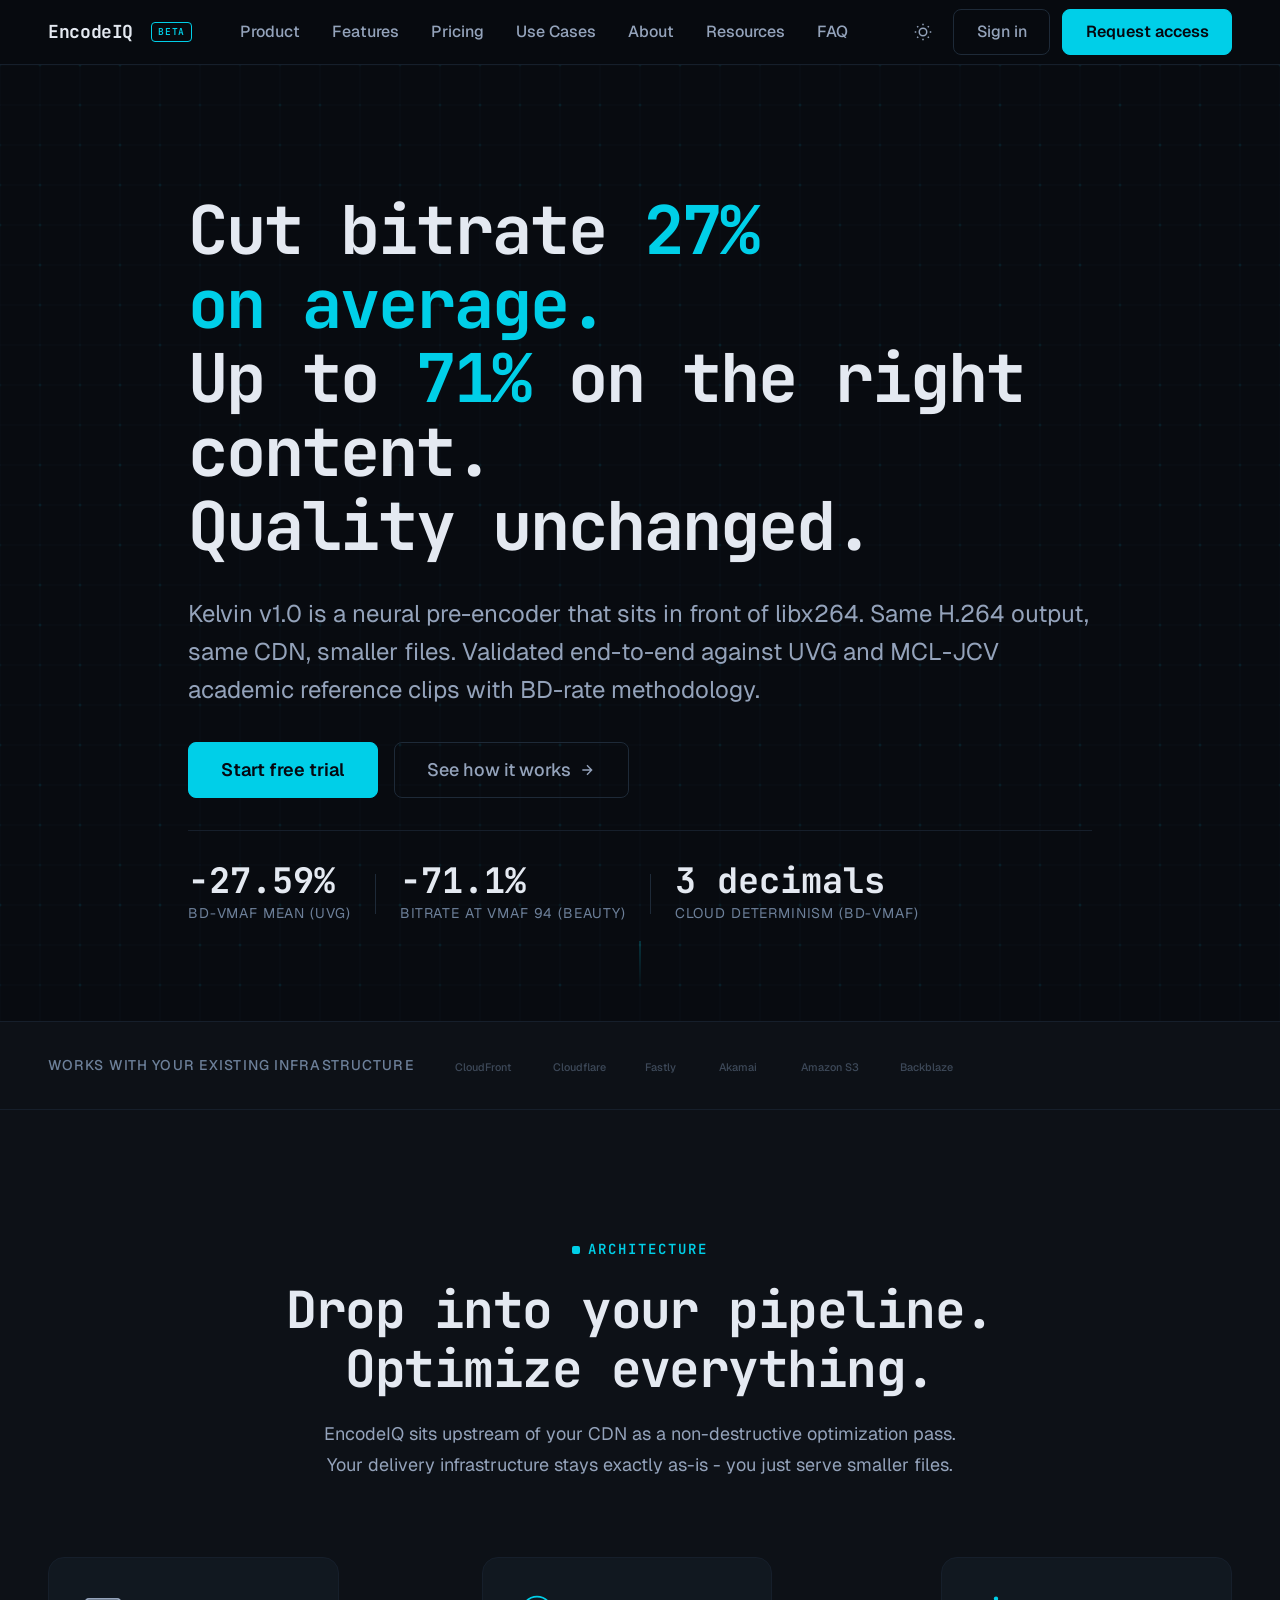
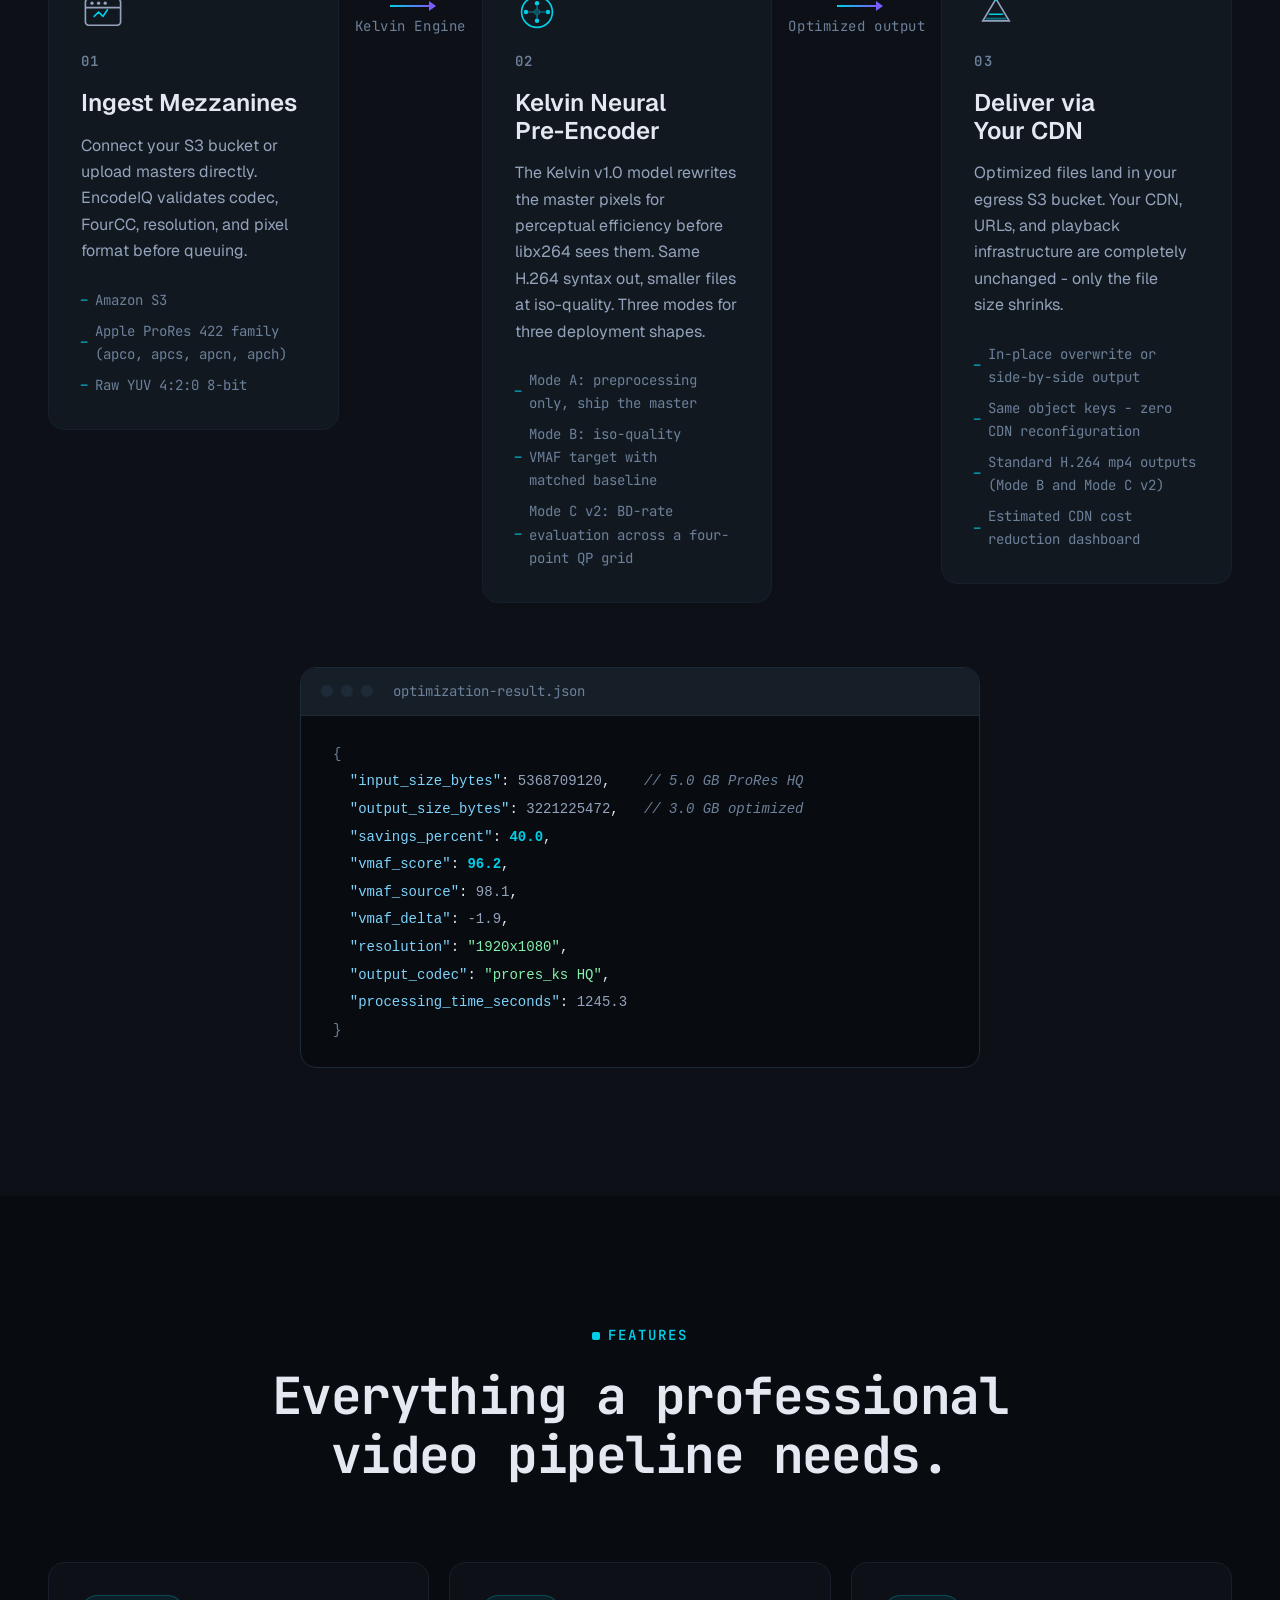
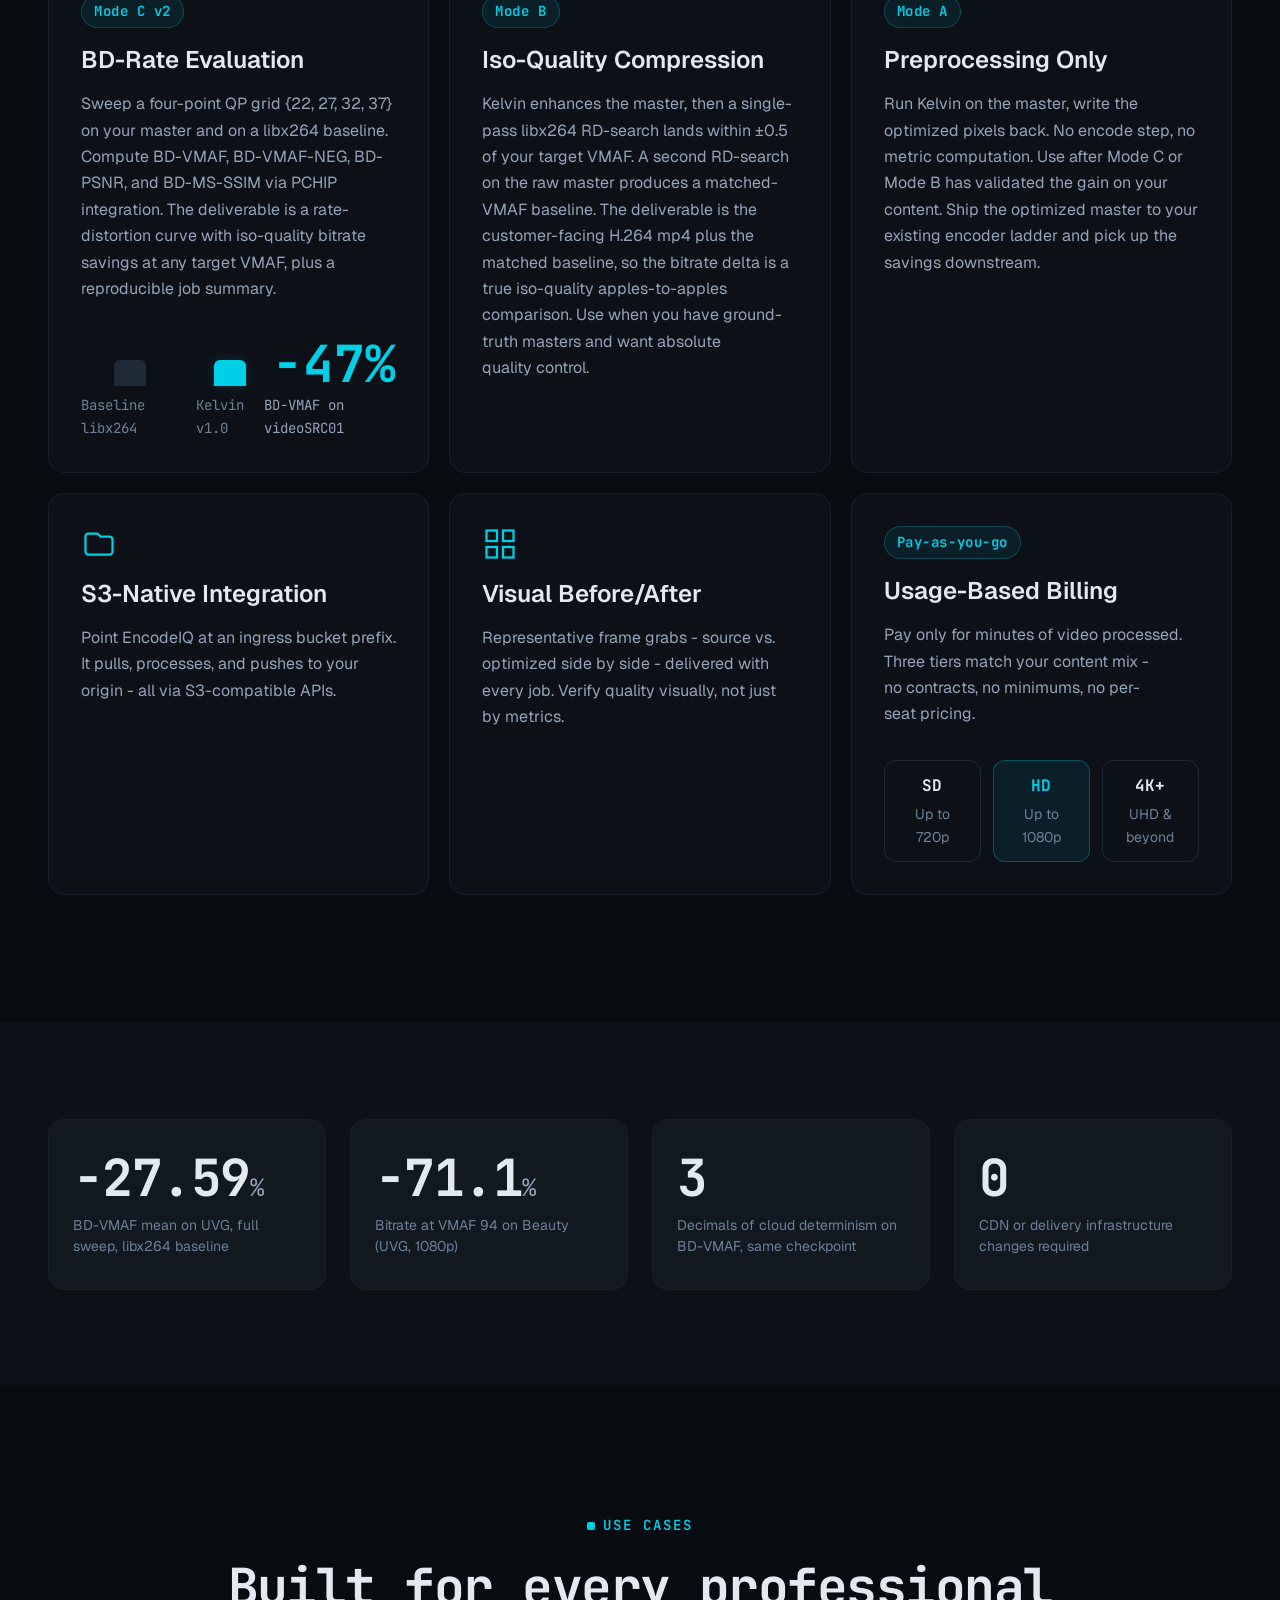
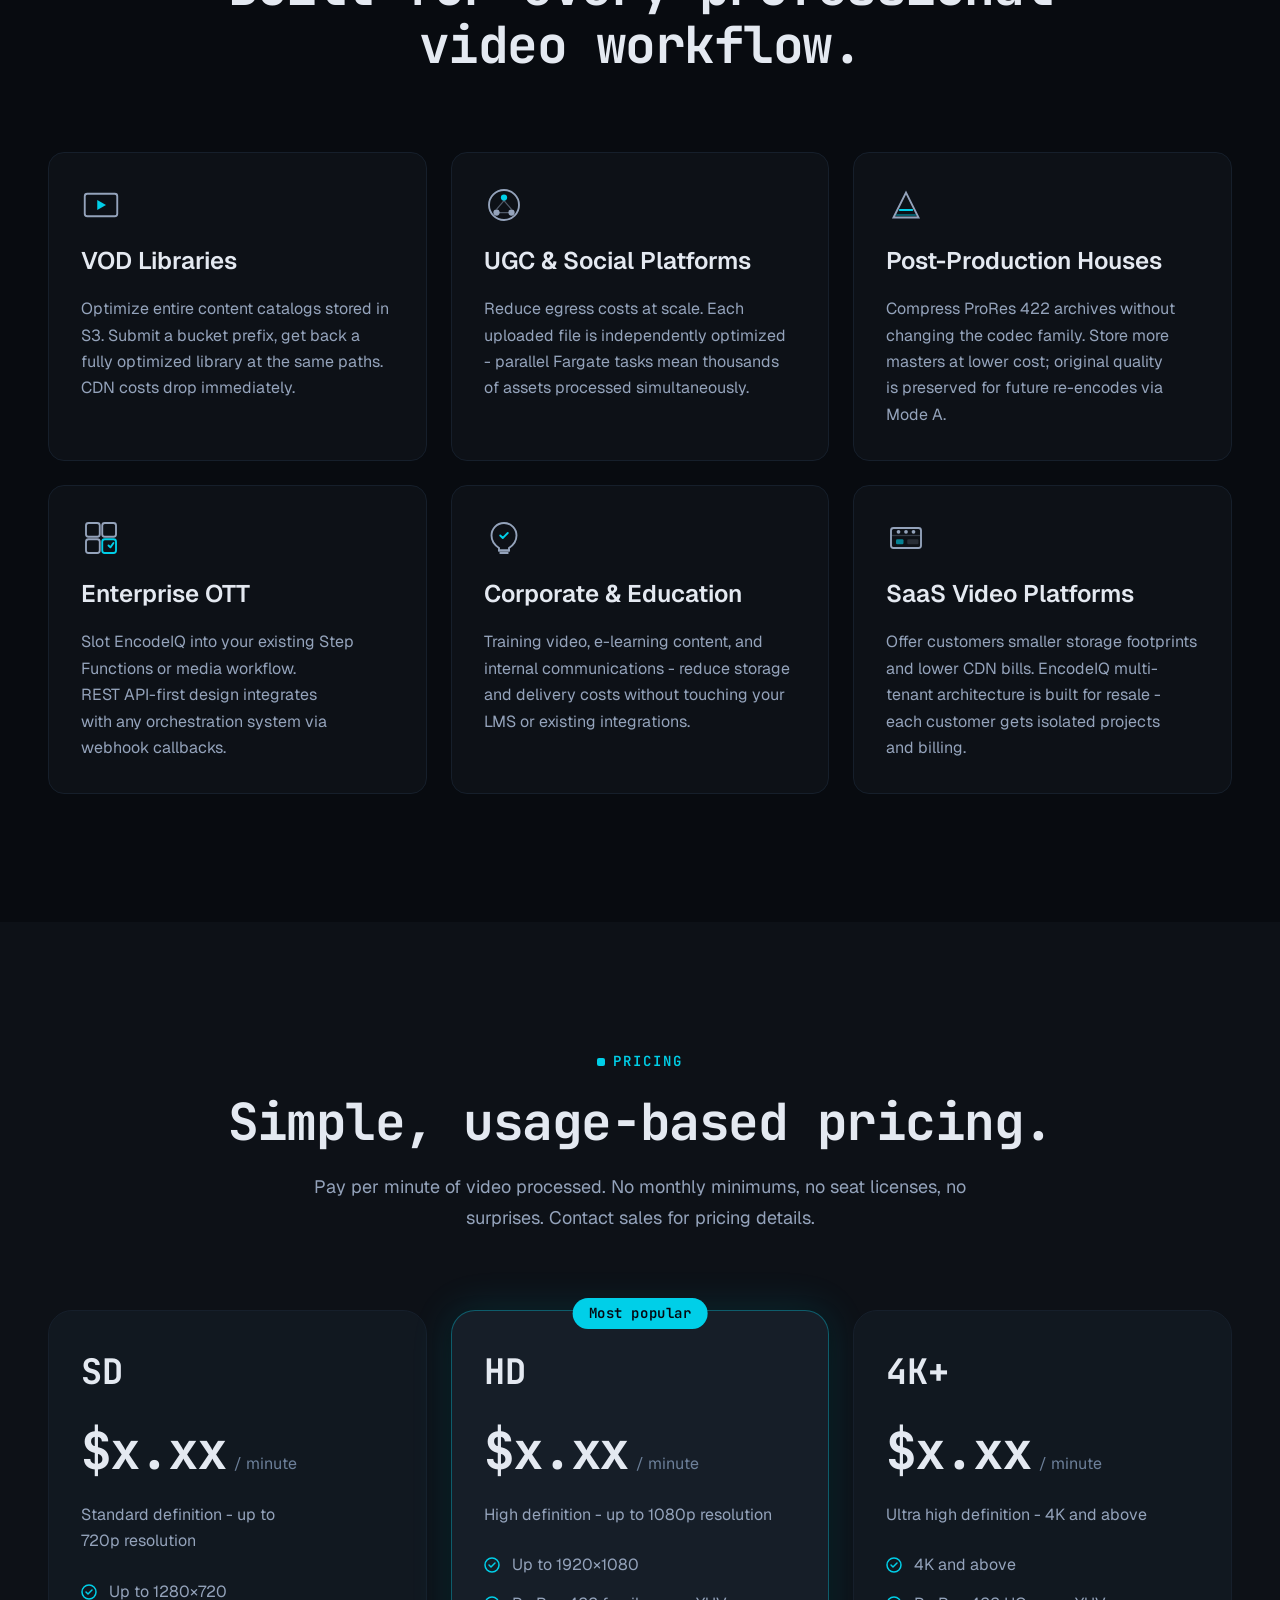
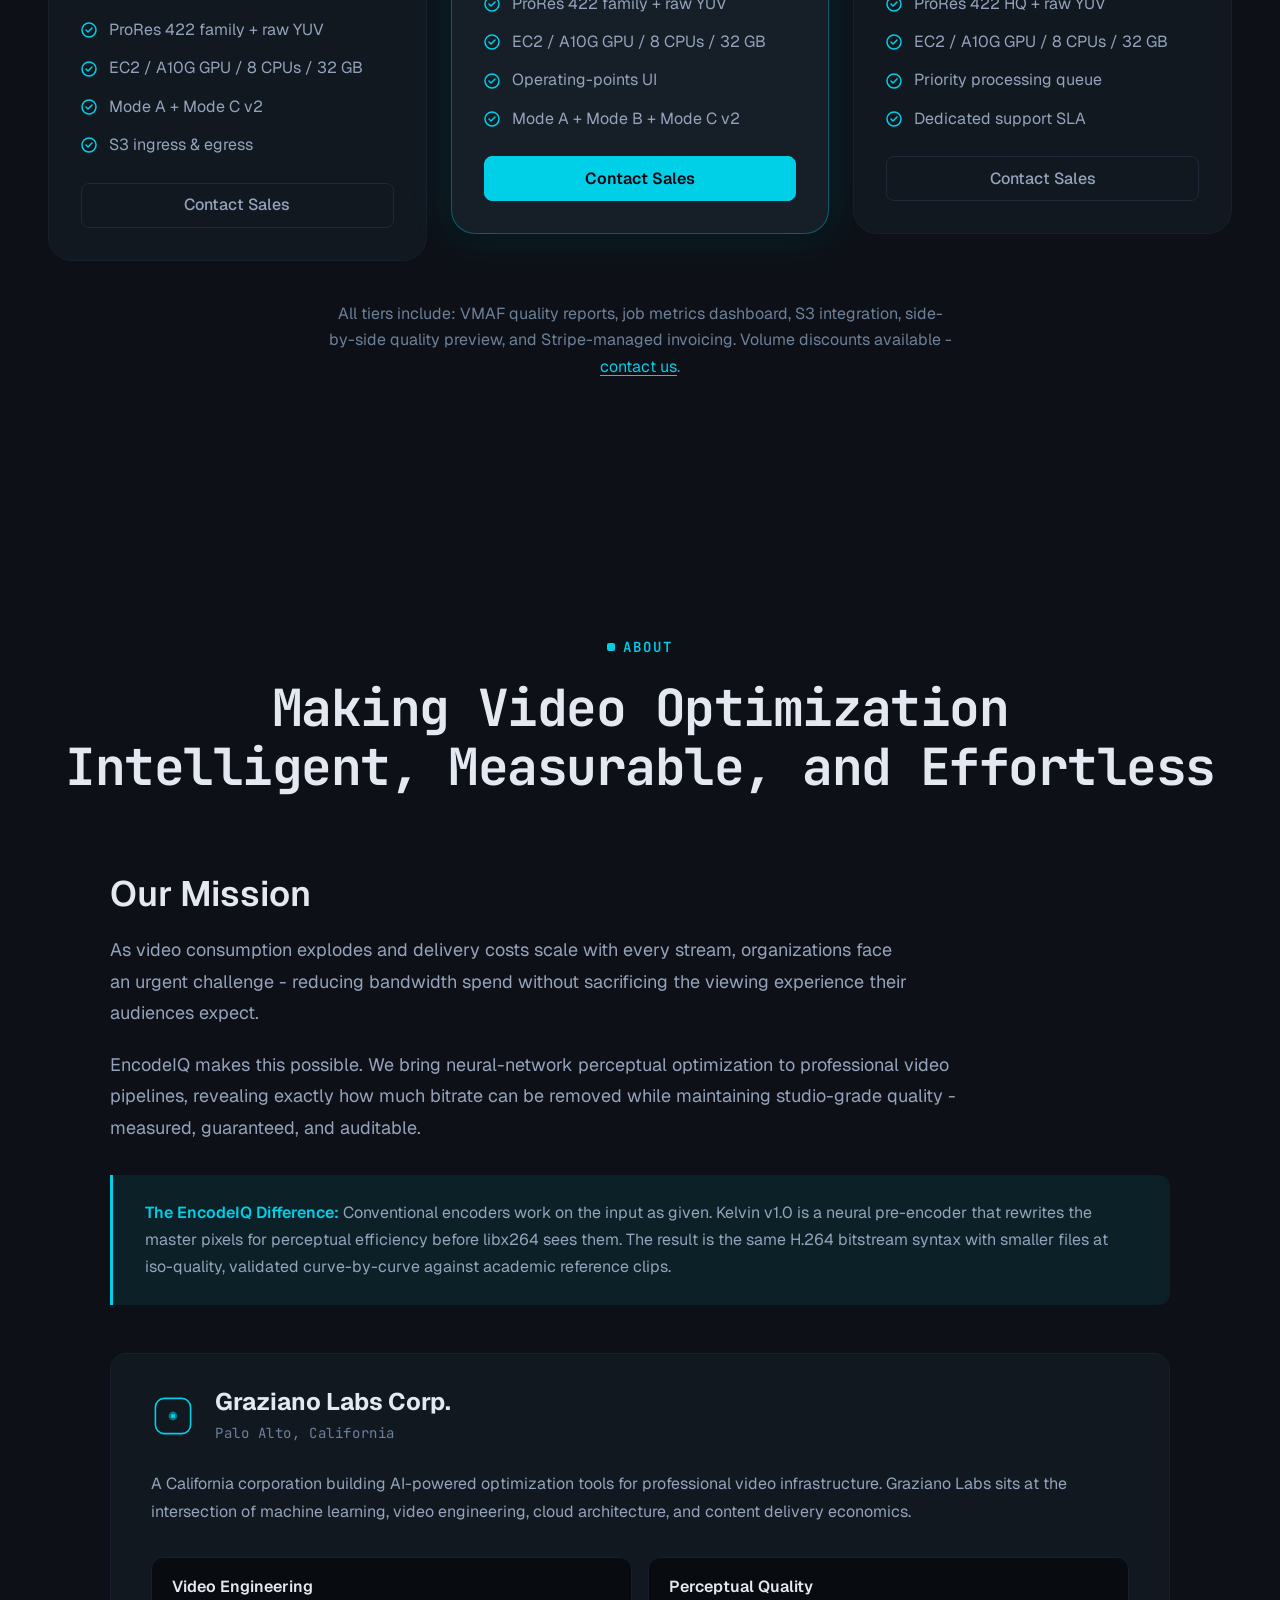
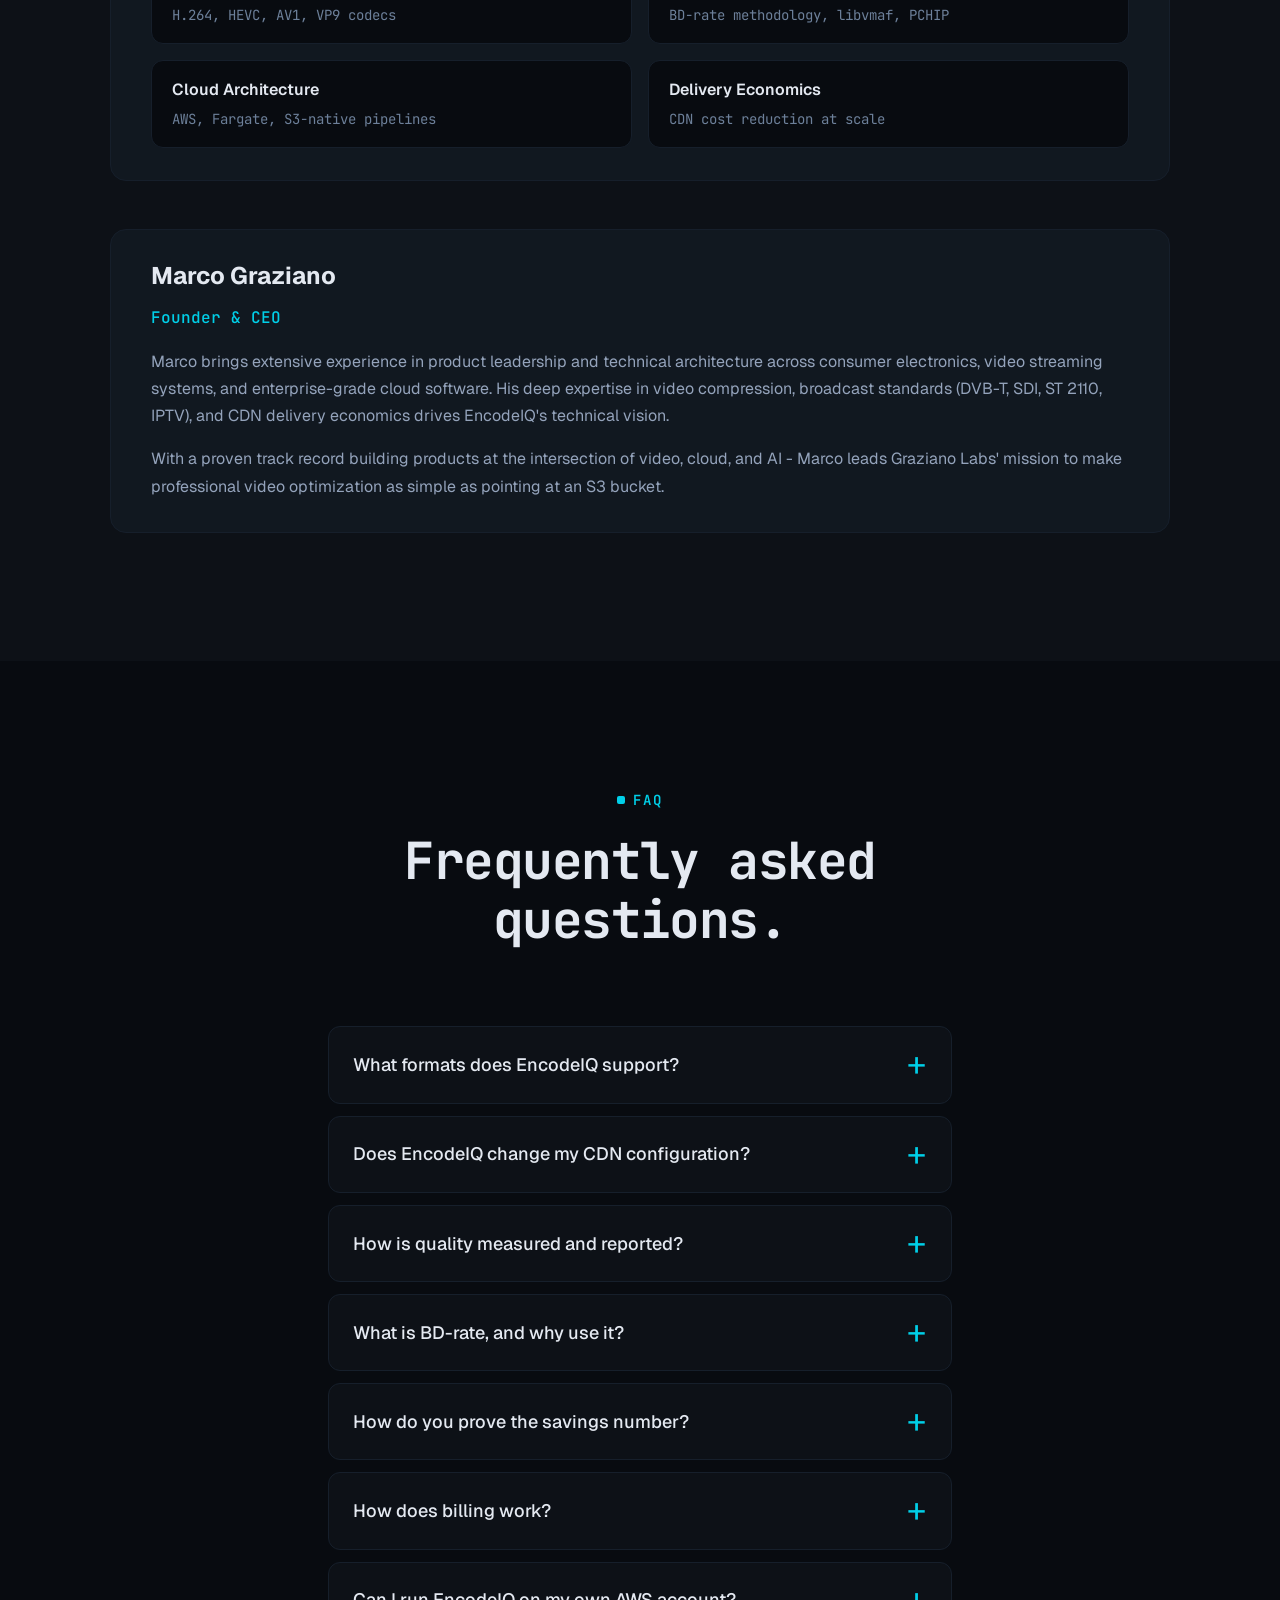
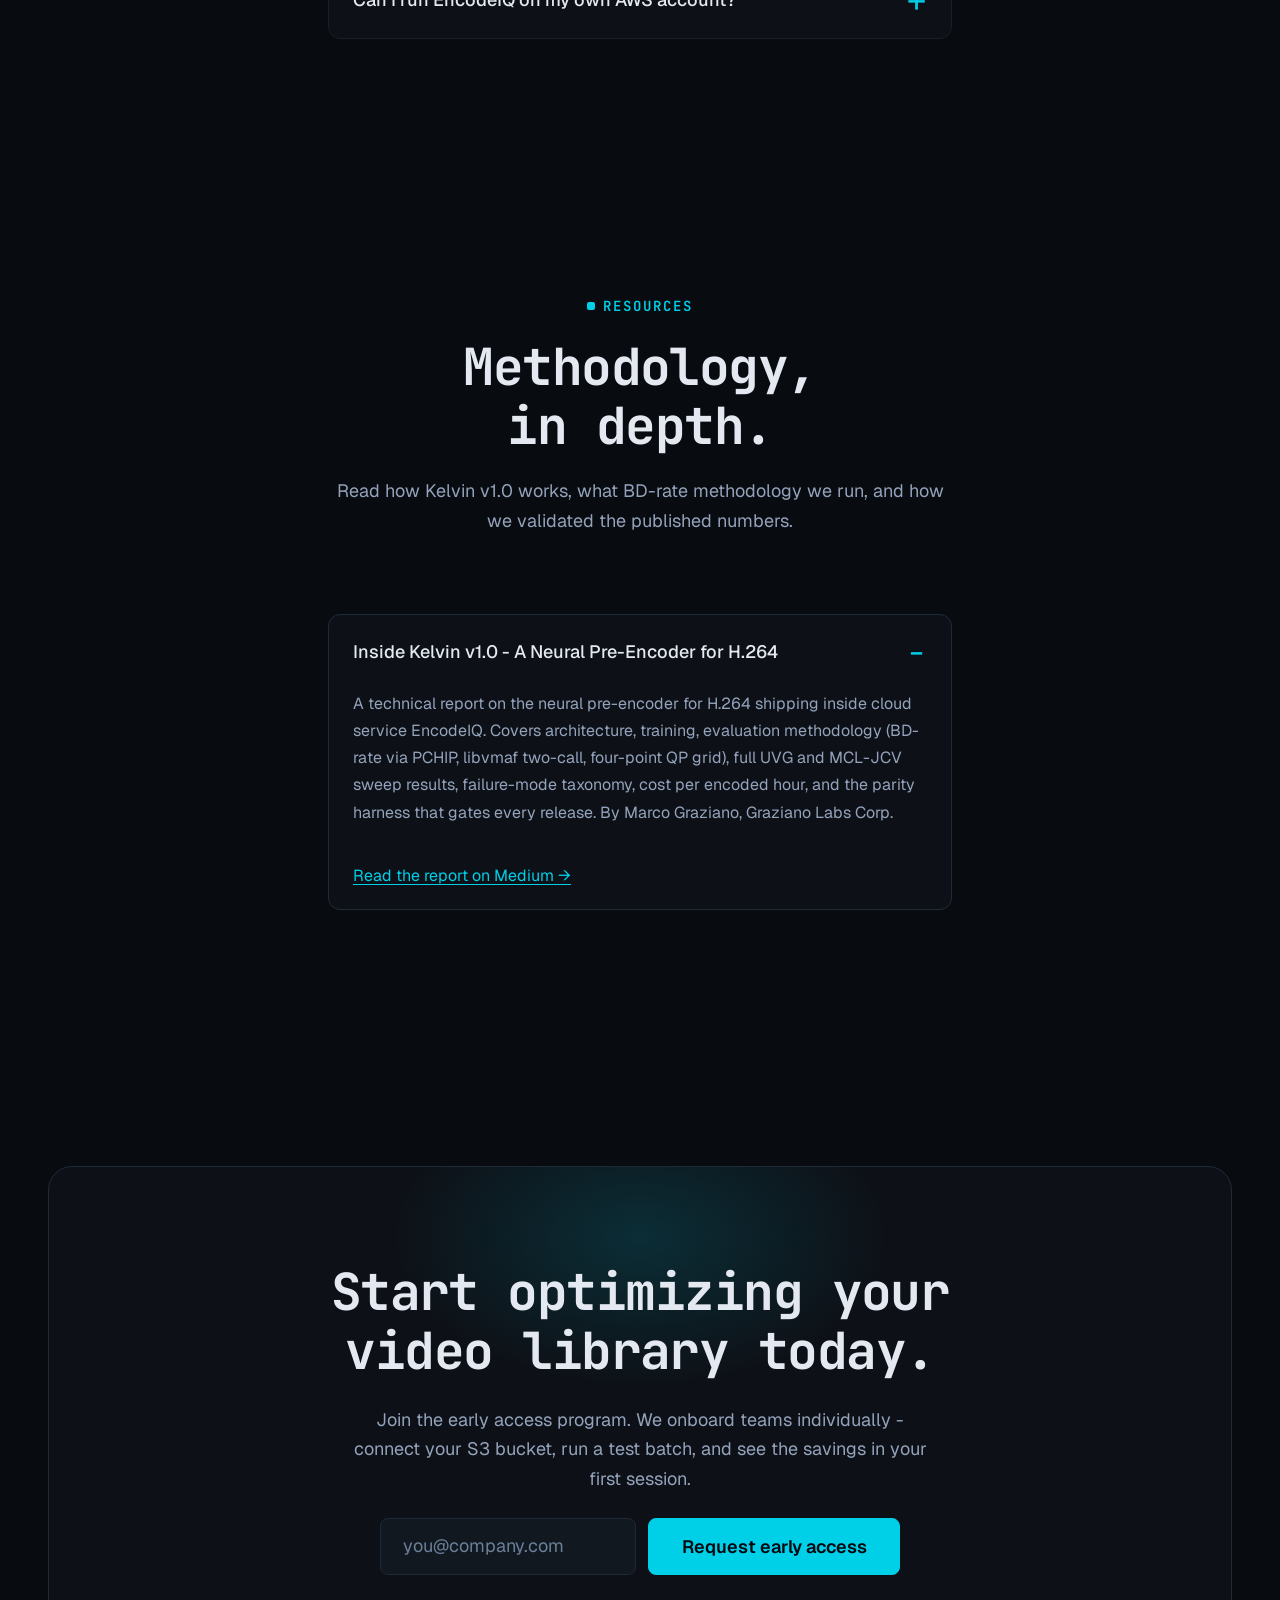
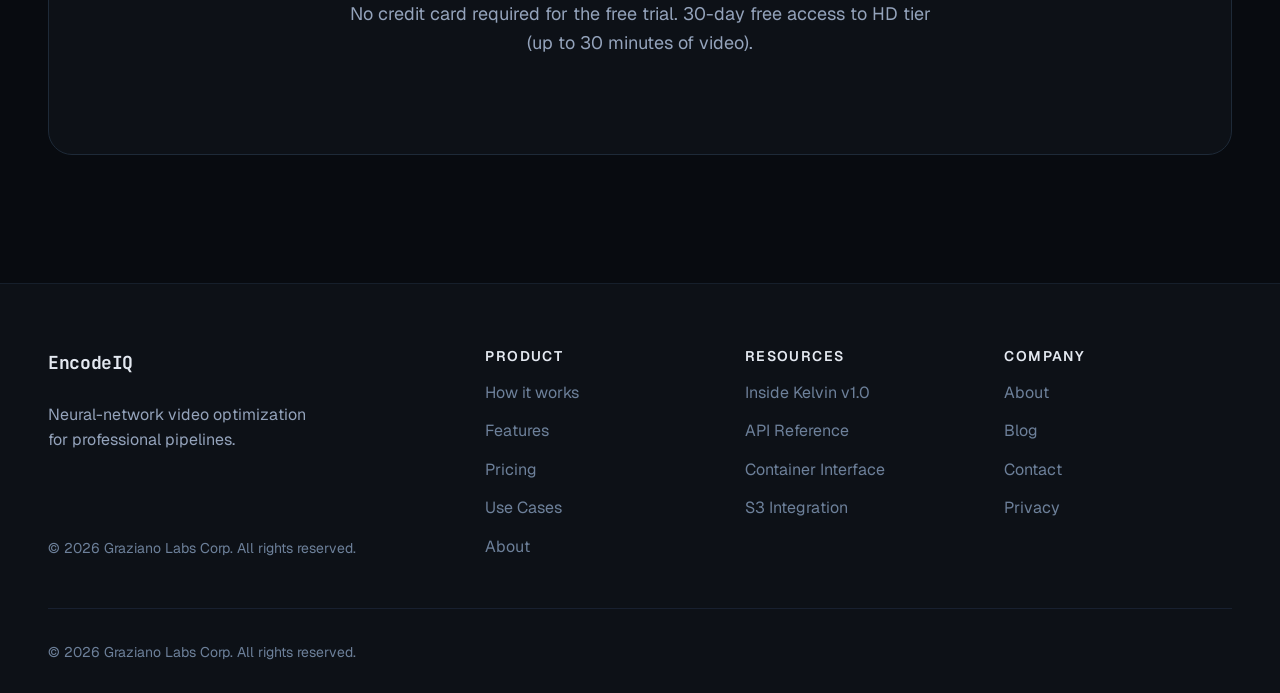
==== commit 48e02530: "site: soften 'audit trail' to 'reproducible job summary' in Mode C v2 description" ====
--- a/index.html
+++ b/index.html
@@ -396,7 +396,7 @@
             <div class="feature-card-inner">
               <div class="feature-tag">Mode C v2</div>
               <h3>BD-Rate Evaluation</h3>
-              <p>Sweep a four-point QP grid {22, 27, 32, 37} on your master and on a libx264 baseline. Compute BD-VMAF, BD-VMAF-NEG, BD-PSNR, and BD-MS-SSIM via PCHIP integration. The deliverable is a rate-distortion curve with iso-quality bitrate savings at any target VMAF, plus a full audit trail.</p>
+              <p>Sweep a four-point QP grid {22, 27, 32, 37} on your master and on a libx264 baseline. Compute BD-VMAF, BD-VMAF-NEG, BD-PSNR, and BD-MS-SSIM via PCHIP integration. The deliverable is a rate-distortion curve with iso-quality bitrate savings at any target VMAF, plus a reproducible job summary.</p>
               <div class="feature-visual">
                 <div class="compression-bars">
                   <div class="bar-group">
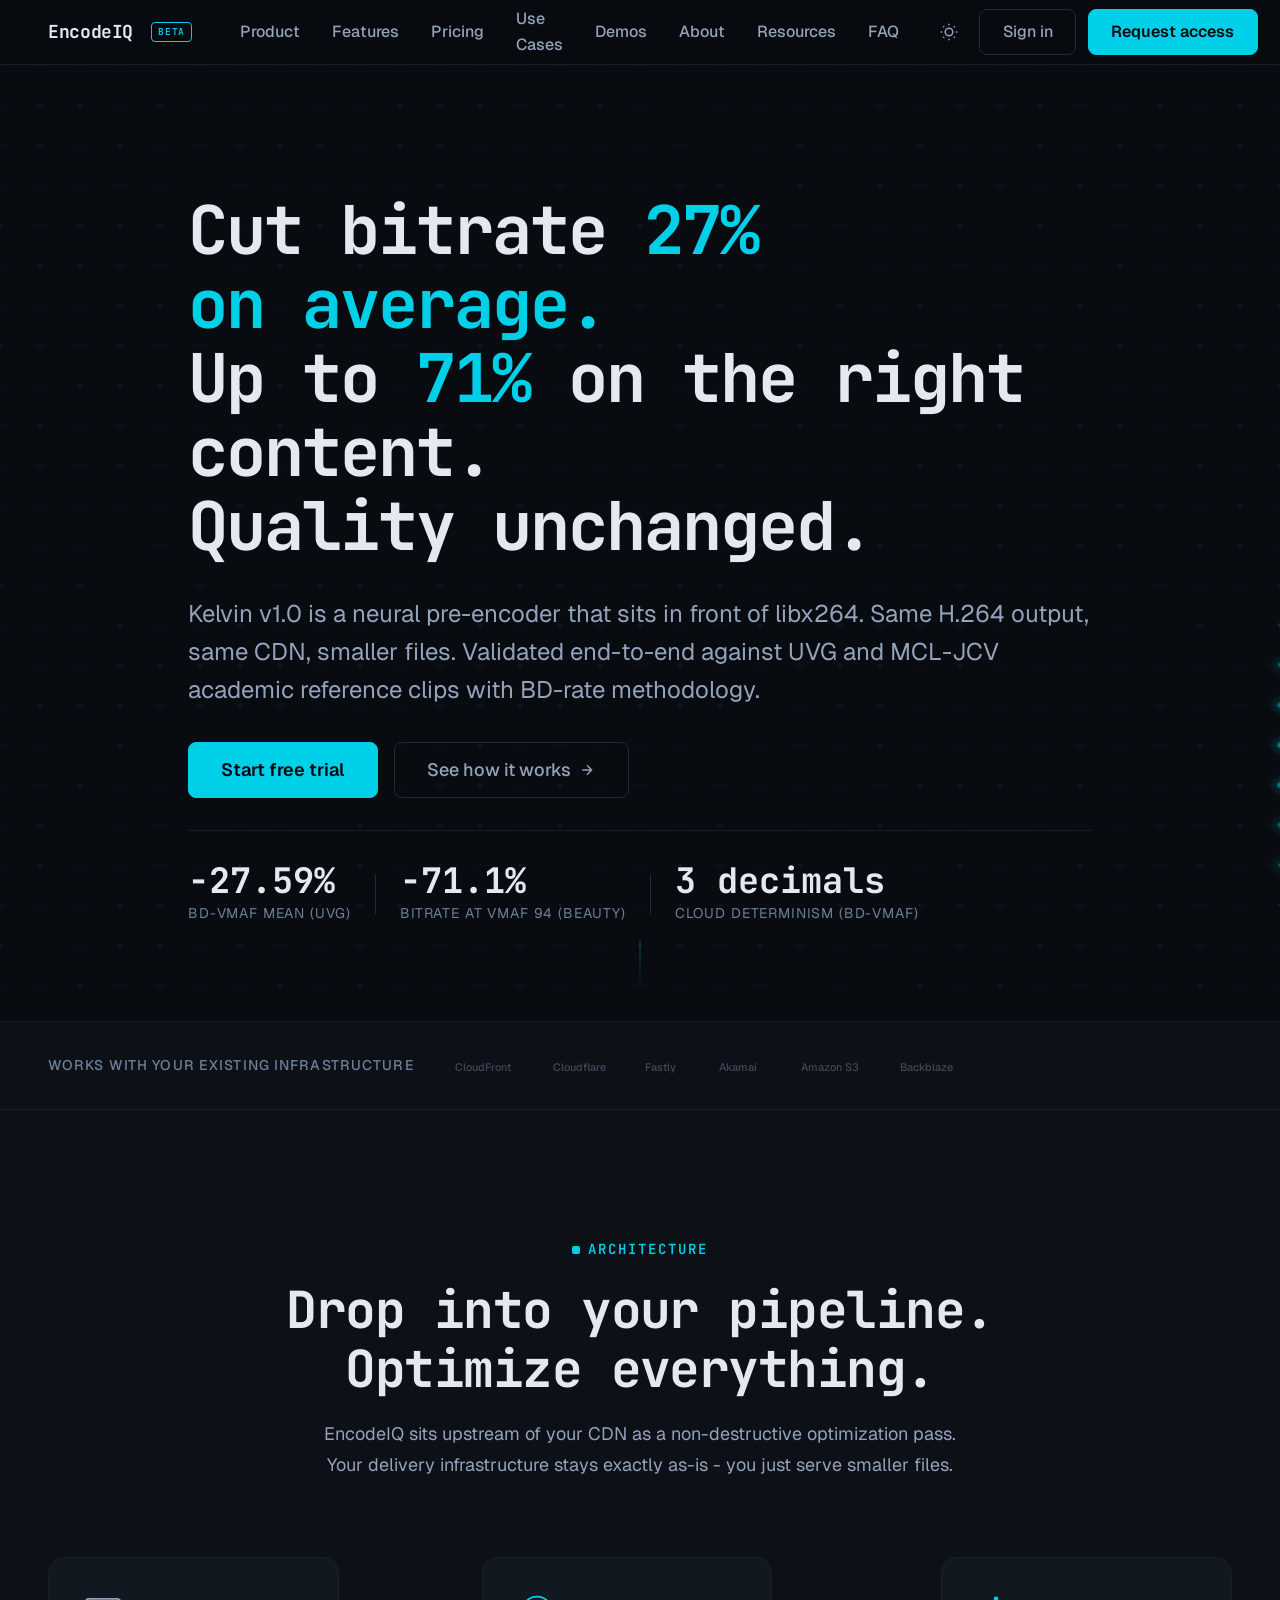
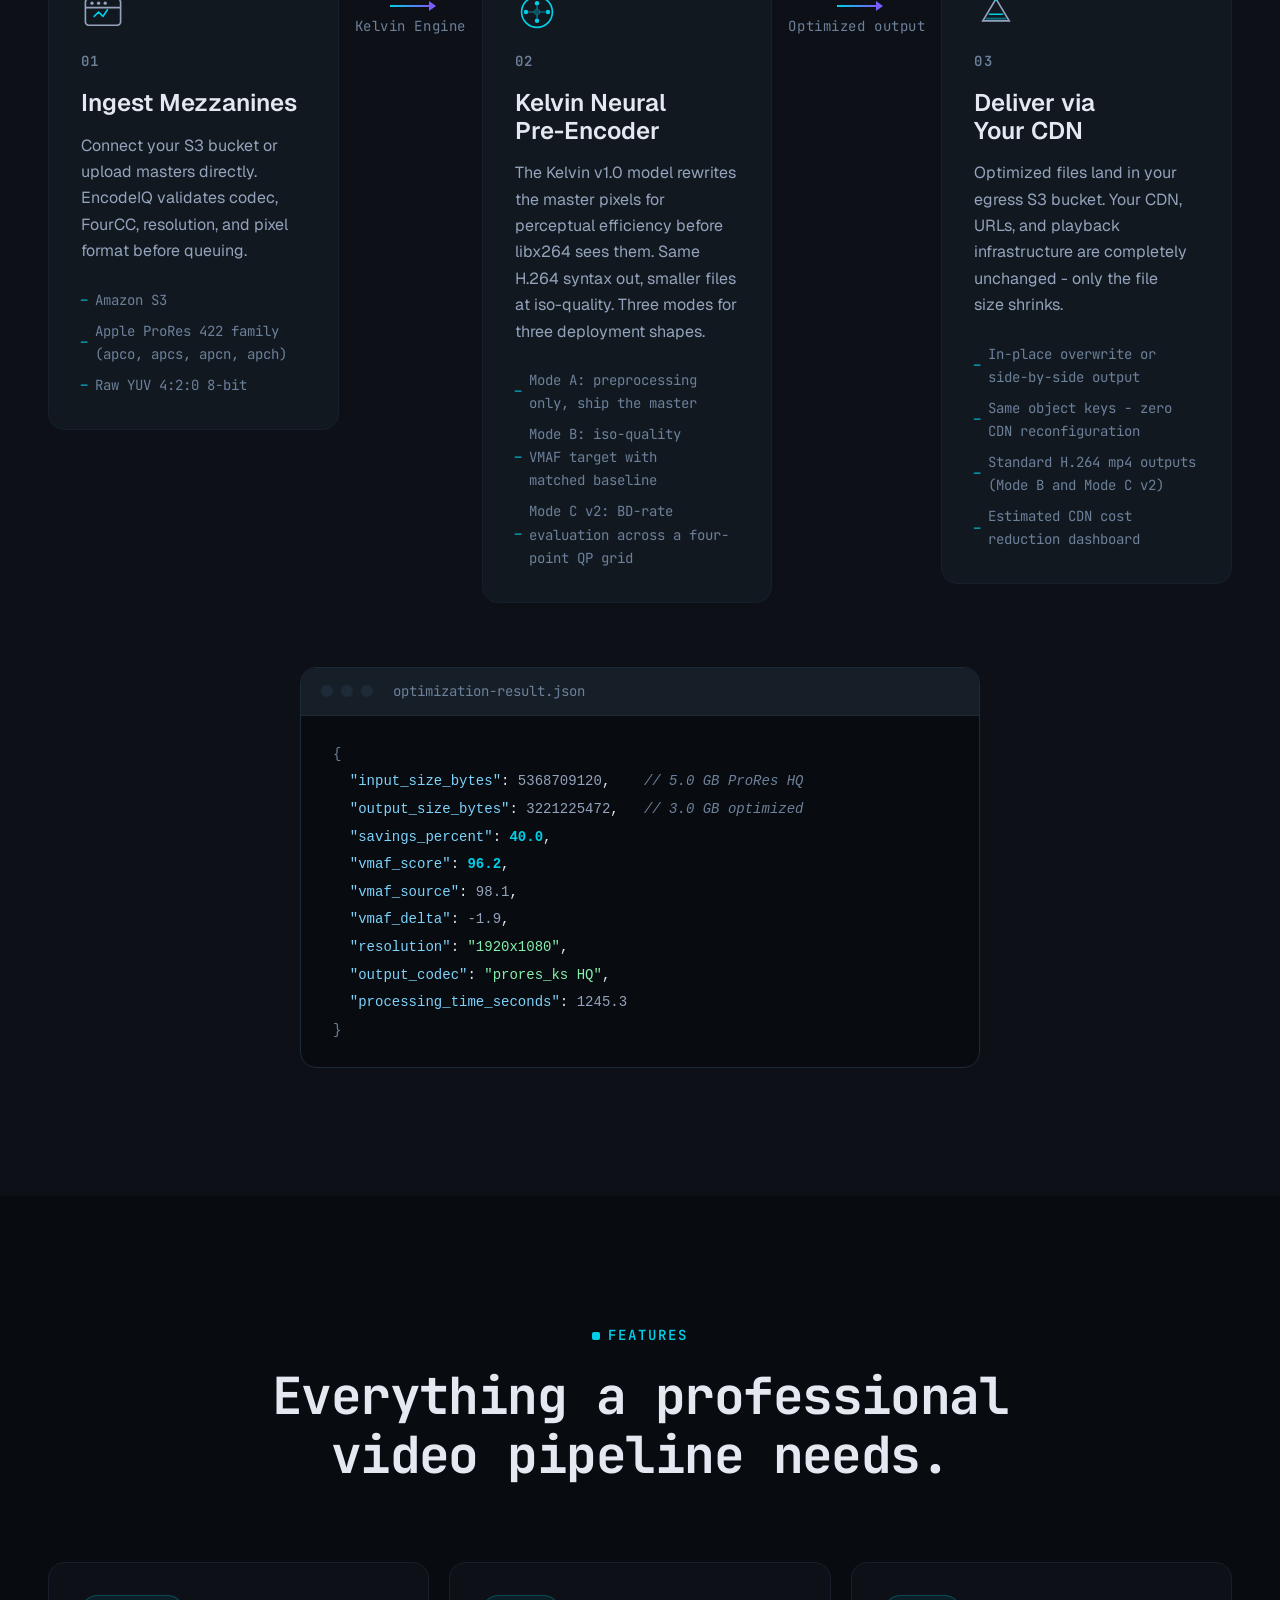
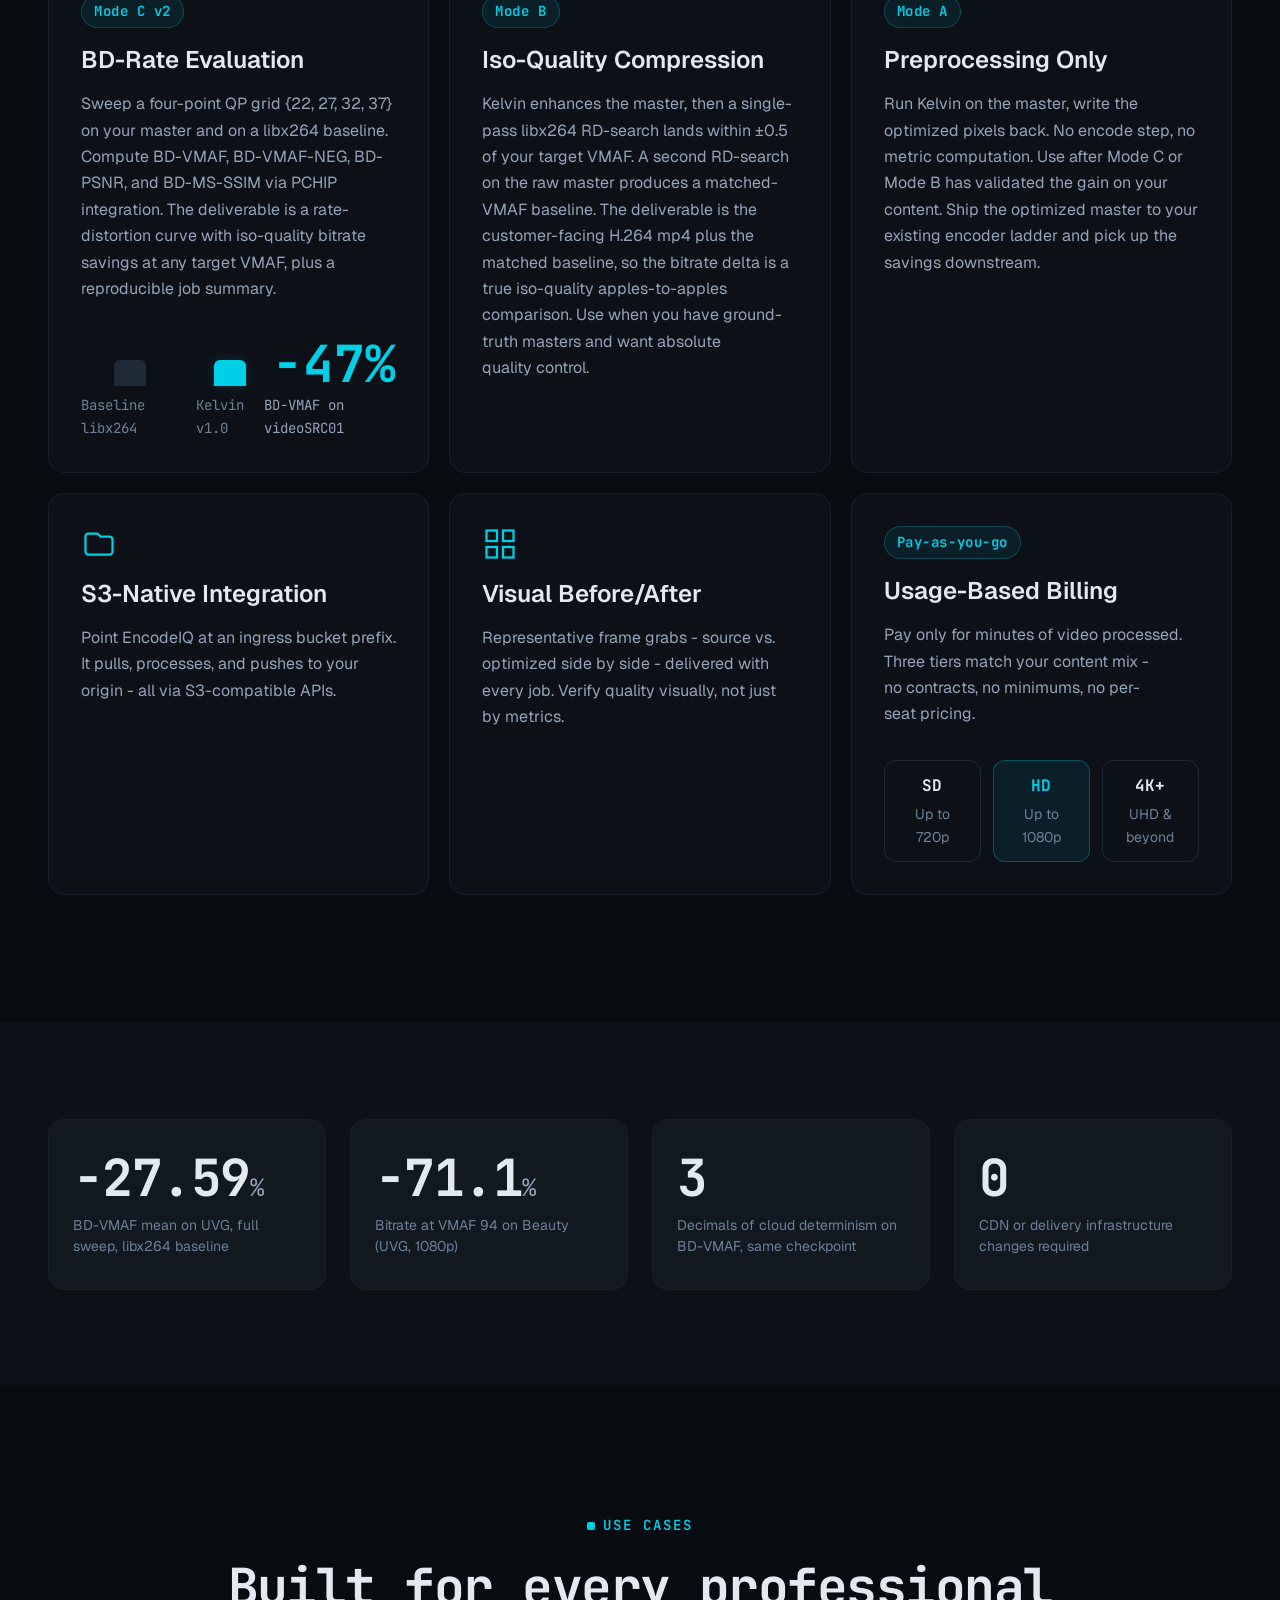
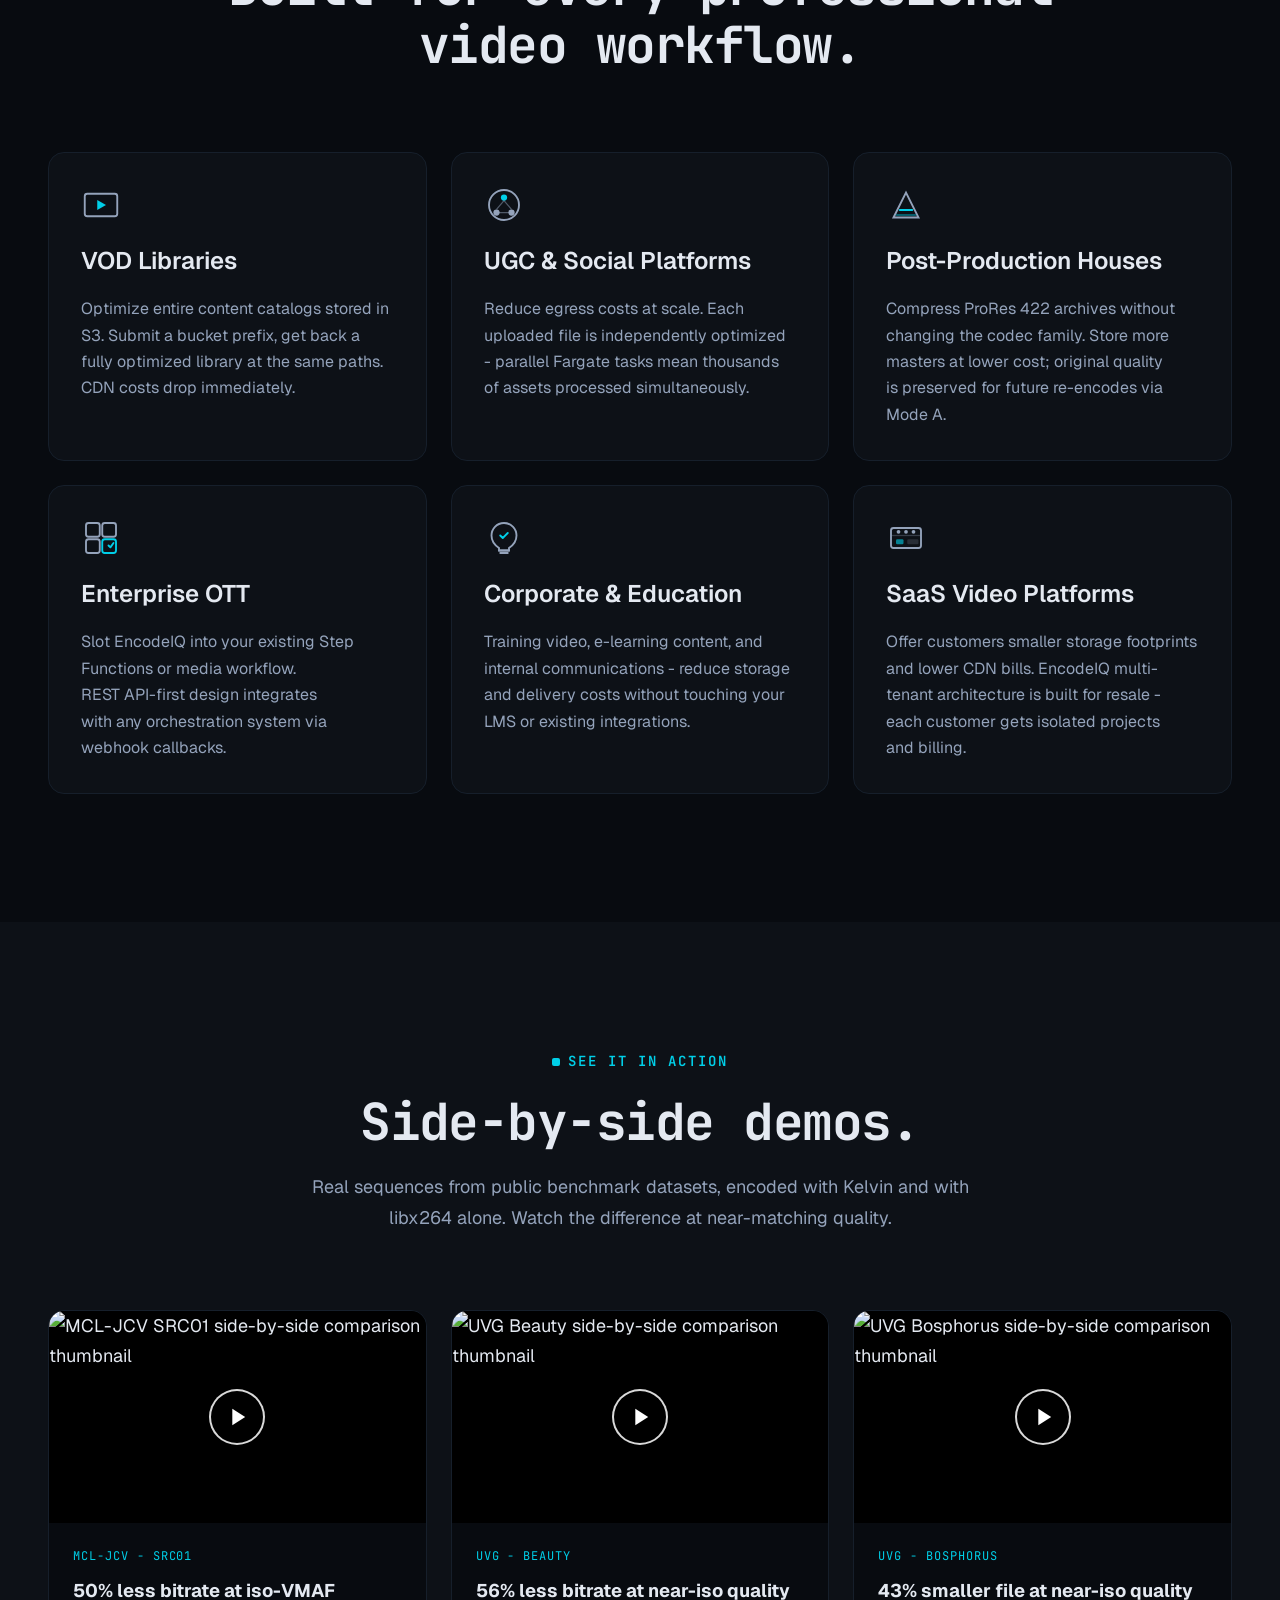
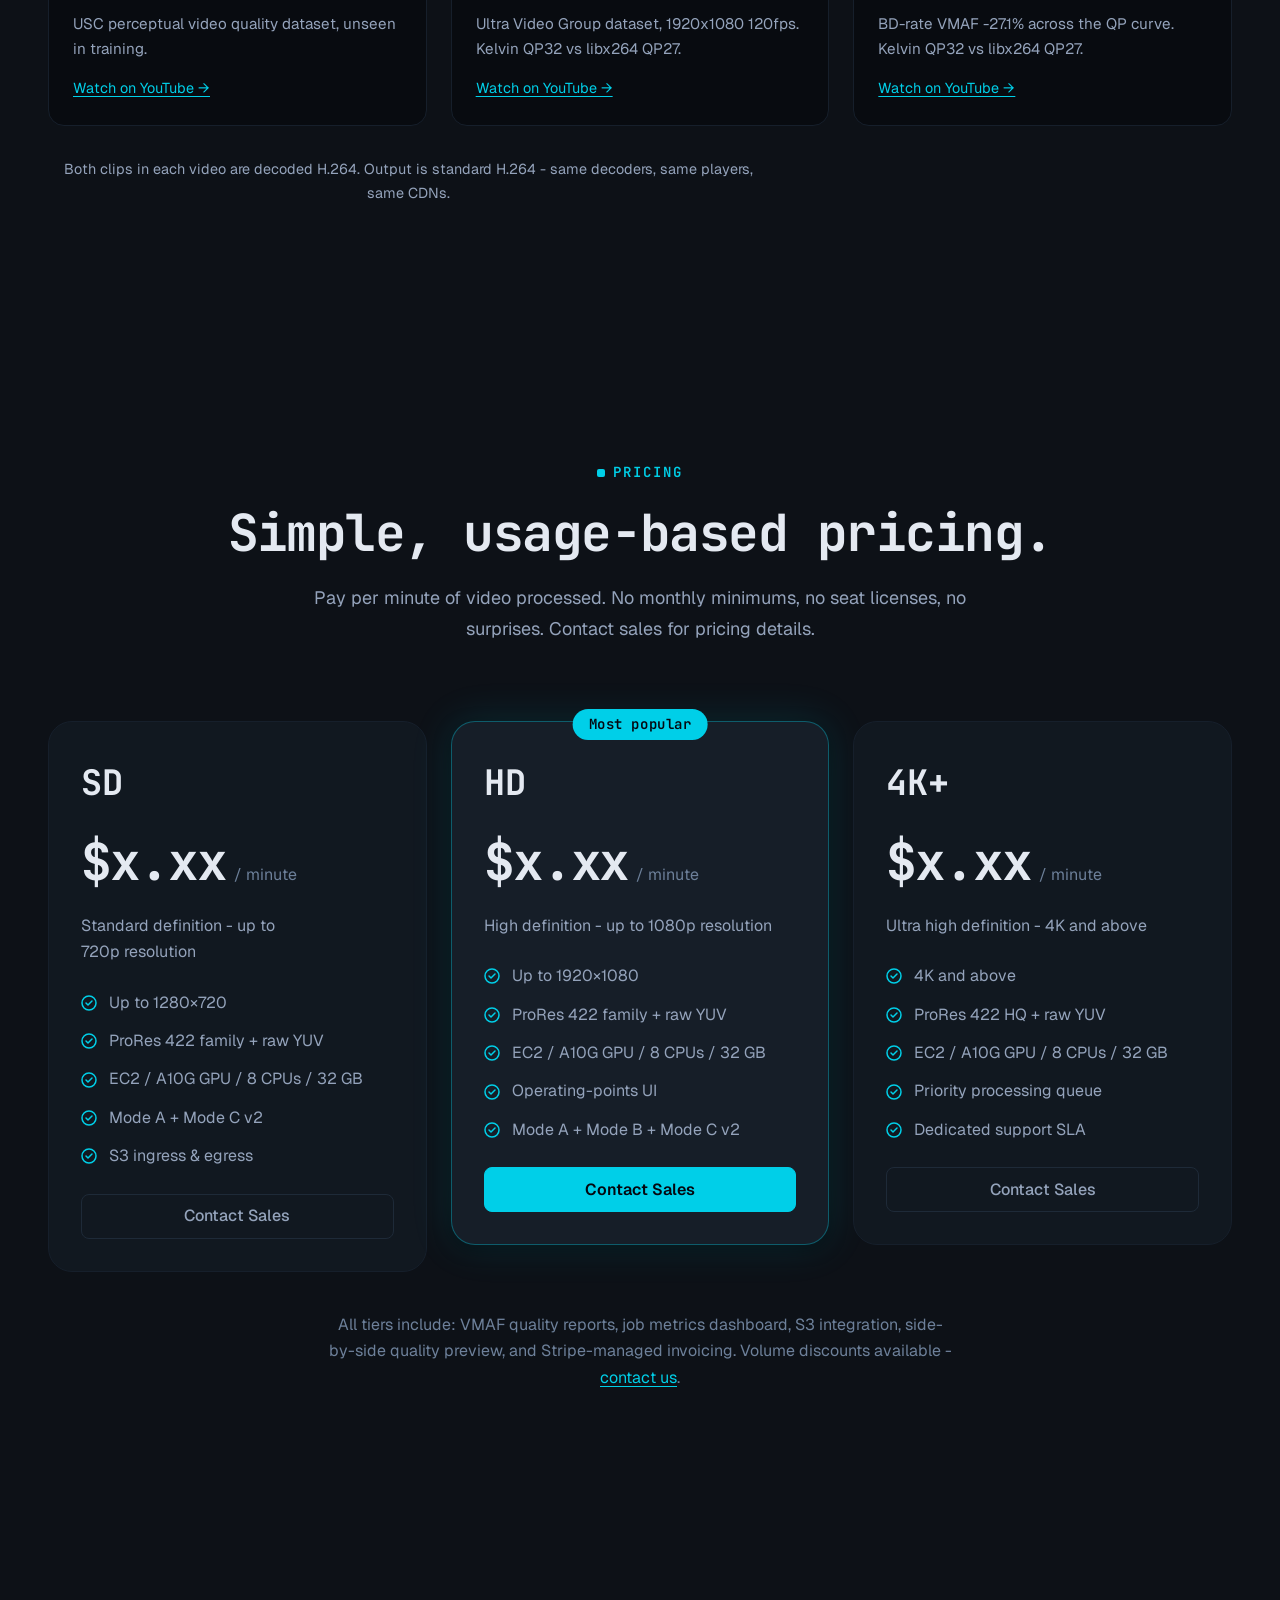
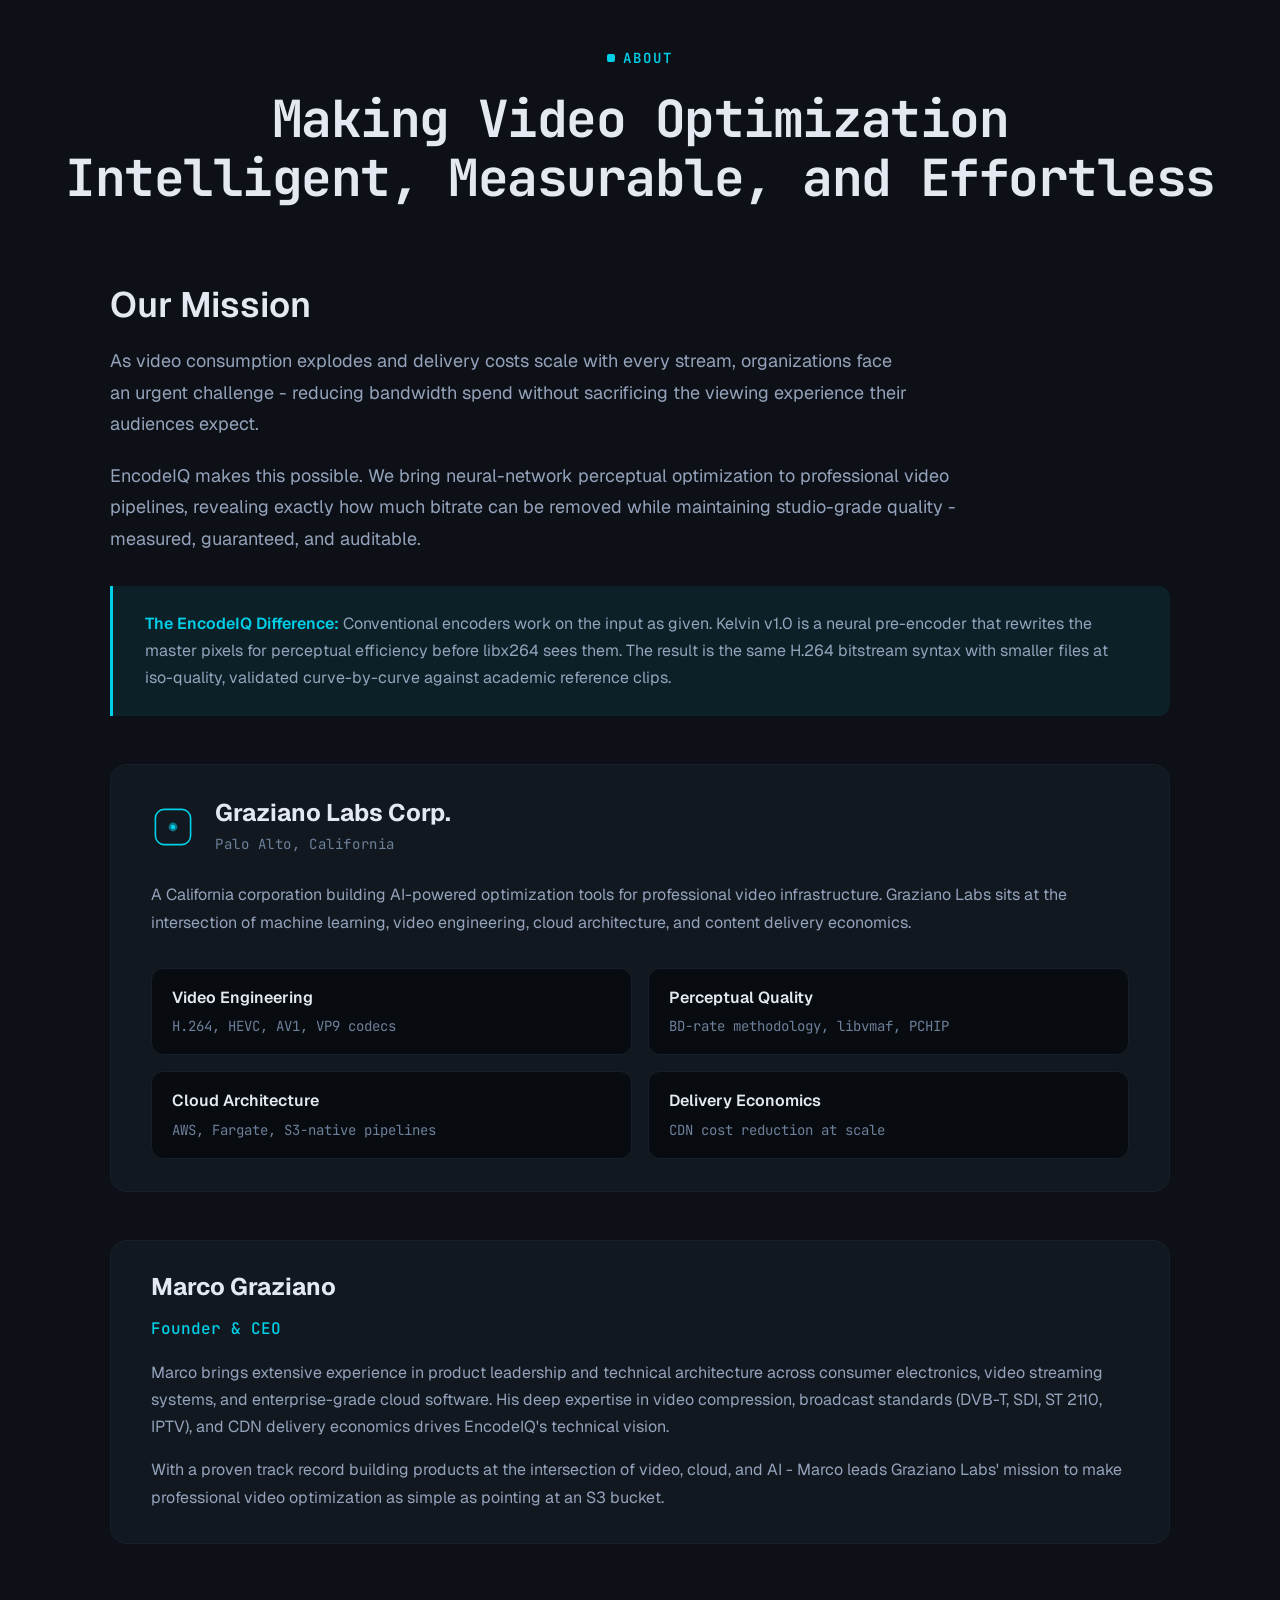
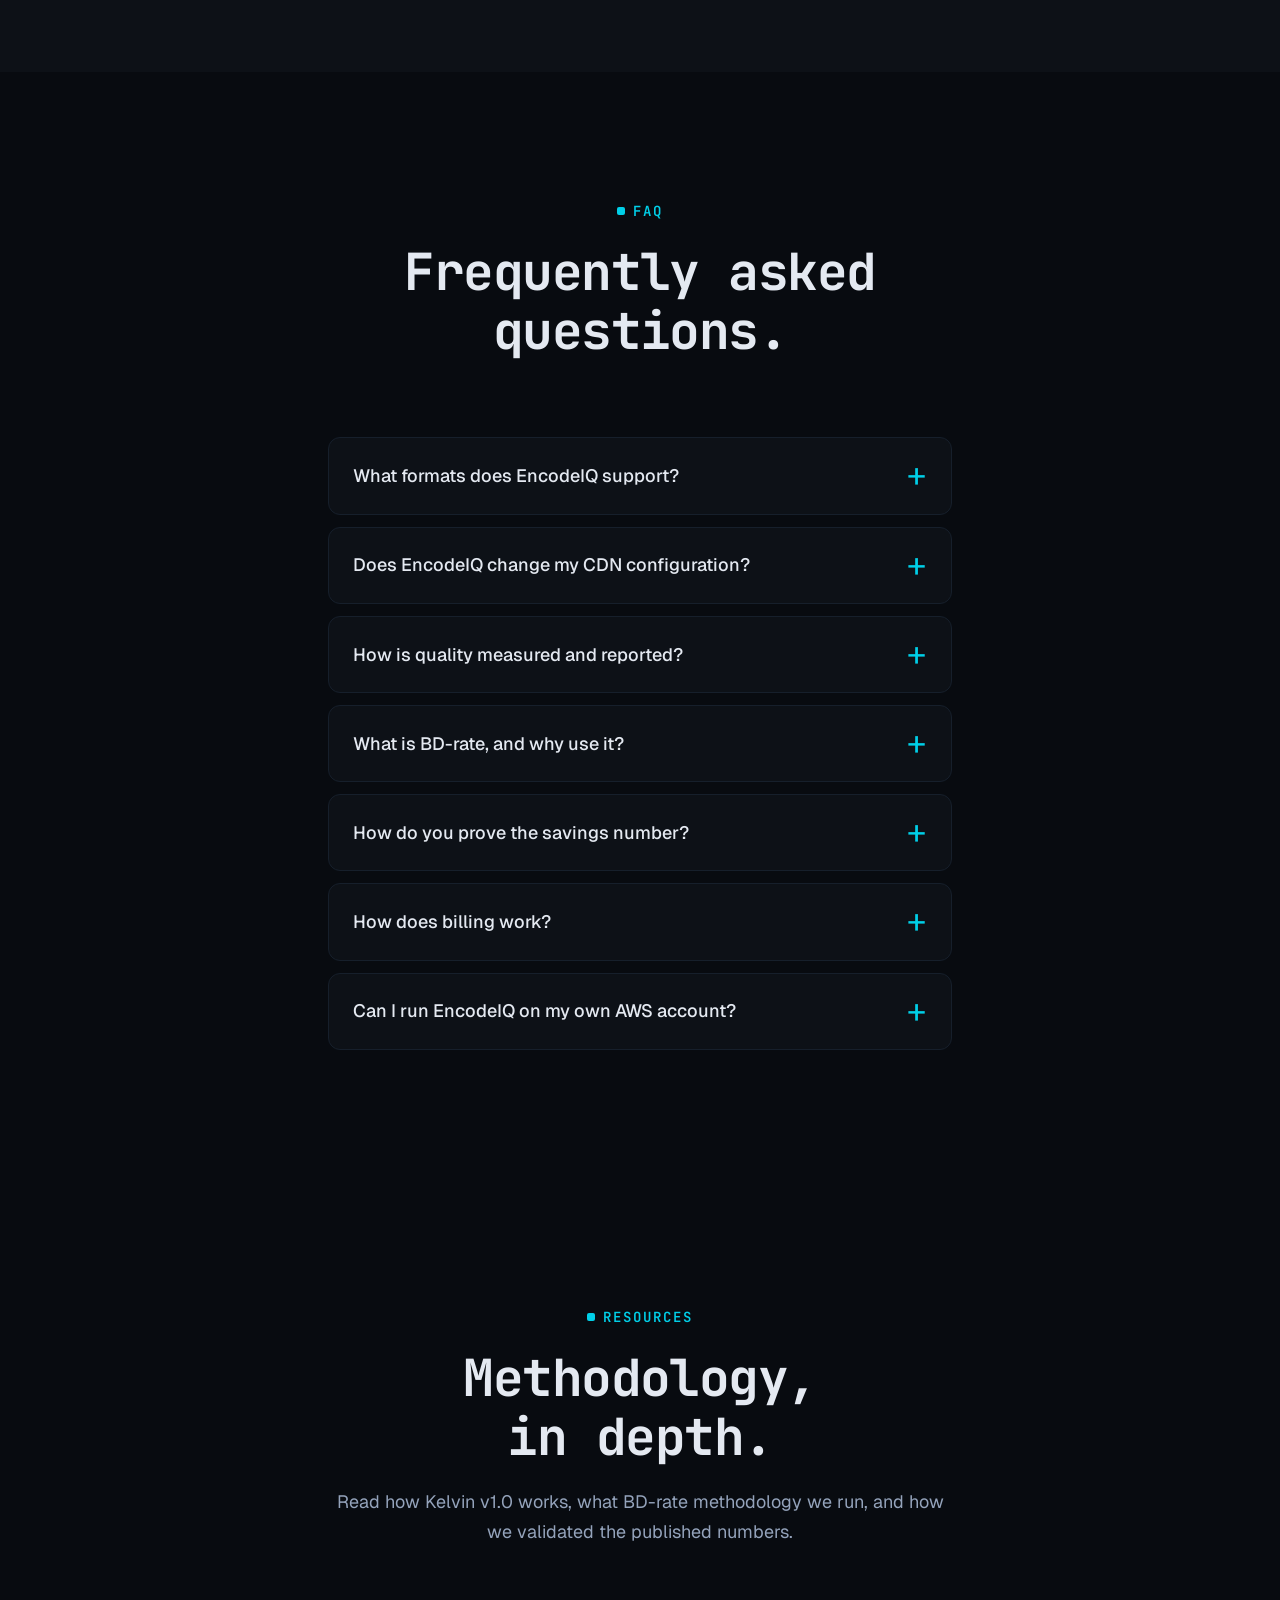
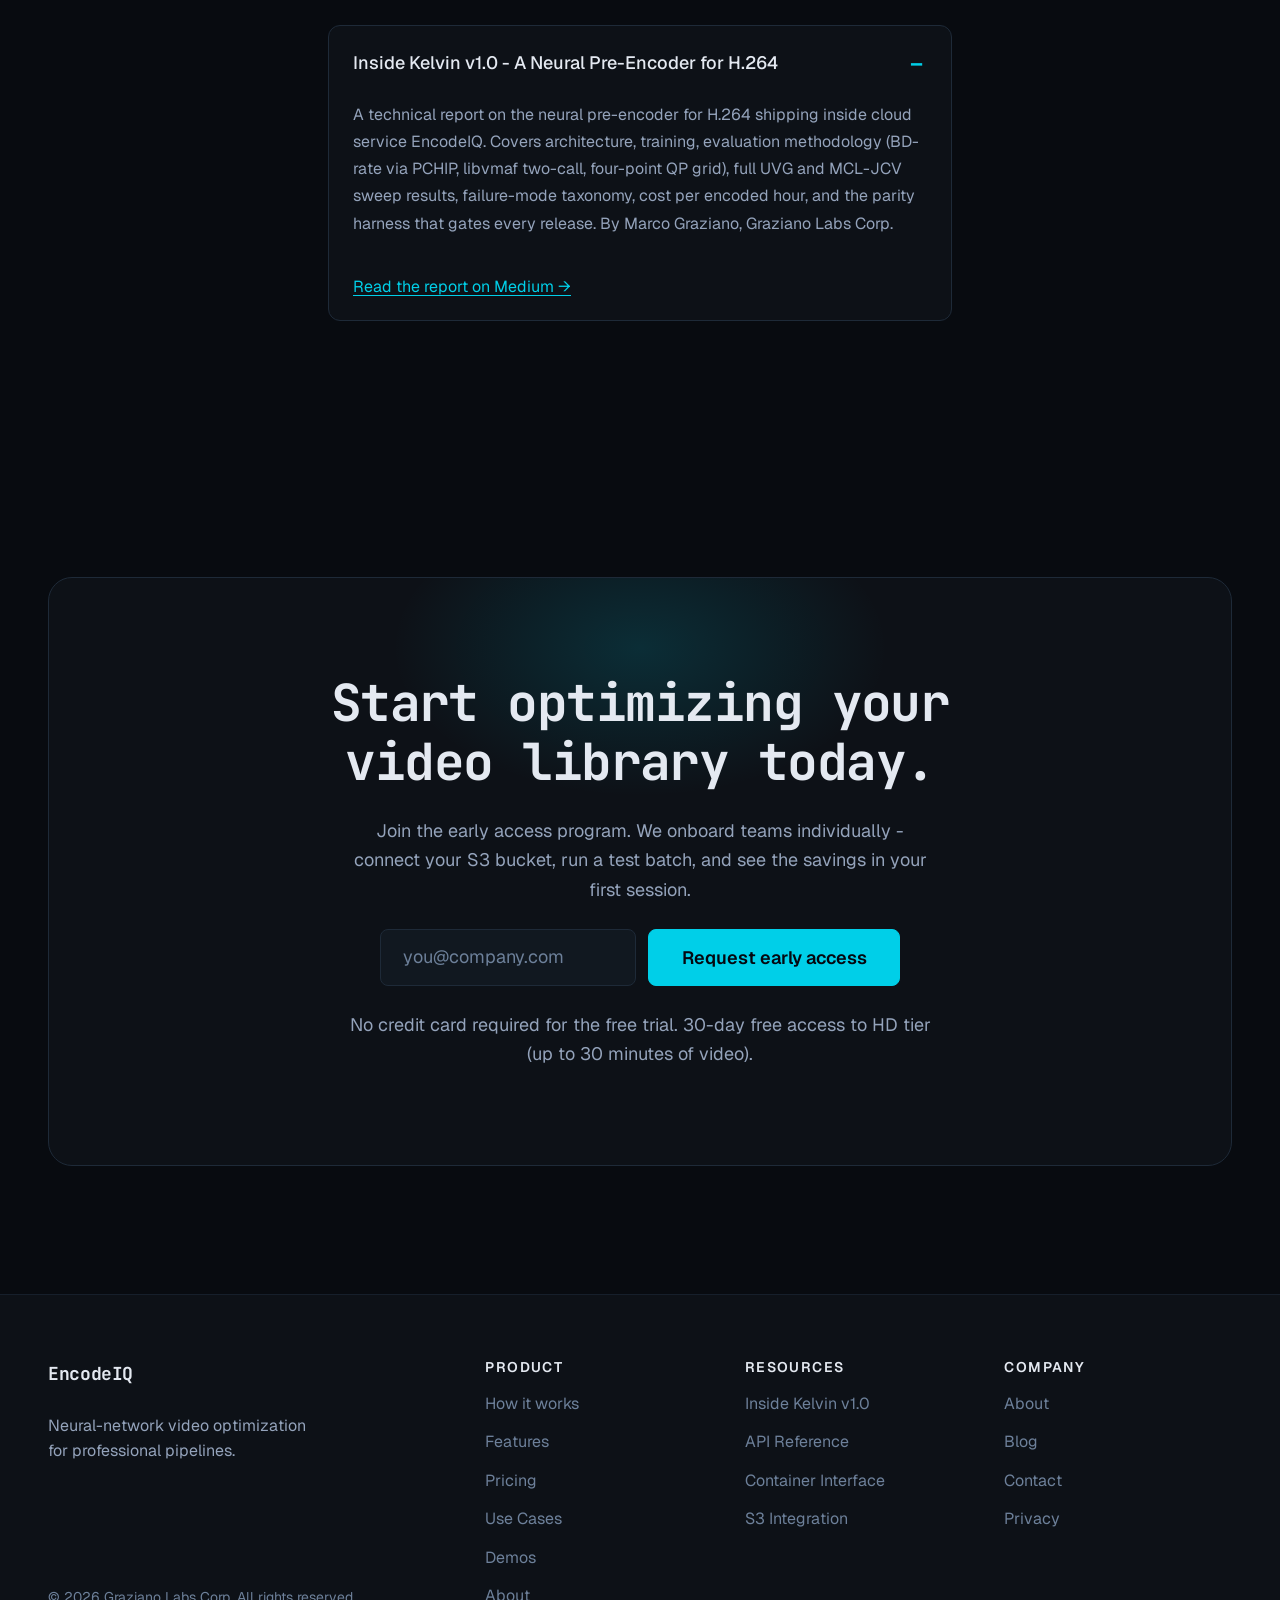
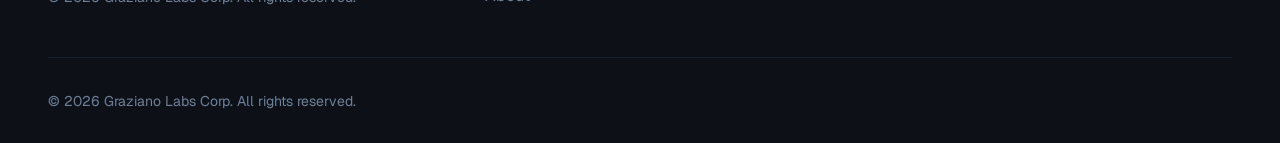
==== commit 5c215996: "site: add Demos section with three YouTube side-by-side comparisons" ====
--- a/index.html
+++ b/index.html
@@ -155,6 +155,7 @@
         <a href="#features">Features</a>
         <a href="#pricing">Pricing</a>
         <a href="#use-cases">Use Cases</a>
+        <a href="#demos">Demos</a>
         <a href="#about">About</a>
         <a href="#resources">Resources</a>
         <a href="#faq">FAQ</a>
@@ -177,6 +178,7 @@
       <a href="#features">Features</a>
       <a href="#pricing">Pricing</a>
       <a href="#use-cases">Use Cases</a>
+      <a href="#demos">Demos</a>
       <a href="#about">About</a>
       <a href="#resources">Resources</a>
       <a href="#faq">FAQ</a>
@@ -585,6 +587,64 @@
             <p>Offer customers smaller storage footprints and lower CDN bills. EncodeIQ multi-tenant architecture is built for resale - each customer gets isolated projects and billing.</p>
           </div>
         </div>
+      </div>
+    </section>
+
+    <!-- ═══ DEMOS ═══ -->
+    <section class="section demos" id="demos">
+      <div class="container">
+        <div class="section-header">
+          <span class="section-tag">SEE IT IN ACTION</span>
+          <h2>Side-by-side demos.</h2>
+          <p class="section-desc">Real sequences from public benchmark datasets, encoded with Kelvin and with libx264 alone. Watch the difference at near-matching quality.</p>
+        </div>
+        <div class="demos-grid">
+          <div class="demo-card reveal">
+            <a class="demo-thumb" href="https://youtu.be/60hPI-VQ3kk" target="_blank" rel="noopener" aria-label="Watch MCL-JCV SRC01 comparison on YouTube">
+              <img src="https://img.youtube.com/vi/60hPI-VQ3kk/hqdefault.jpg" alt="MCL-JCV SRC01 side-by-side comparison thumbnail" loading="lazy" width="480" height="360">
+              <span class="demo-play" aria-hidden="true">
+                <svg viewBox="0 0 24 24" fill="currentColor"><path d="M8 5v14l11-7z"/></svg>
+              </span>
+            </a>
+            <div class="demo-meta">
+              <span class="demo-tag mono">MCL-JCV - SRC01</span>
+              <h3>50% less bitrate at iso-VMAF</h3>
+              <p>USC perceptual video quality dataset, unseen in training.</p>
+              <a href="https://youtu.be/60hPI-VQ3kk" class="link-accent" target="_blank" rel="noopener">Watch on YouTube &rarr;</a>
+            </div>
+          </div>
+
+          <div class="demo-card reveal">
+            <a class="demo-thumb" href="https://youtu.be/SpKInFtWZrc" target="_blank" rel="noopener" aria-label="Watch UVG Beauty comparison on YouTube">
+              <img src="https://img.youtube.com/vi/SpKInFtWZrc/hqdefault.jpg" alt="UVG Beauty side-by-side comparison thumbnail" loading="lazy" width="480" height="360">
+              <span class="demo-play" aria-hidden="true">
+                <svg viewBox="0 0 24 24" fill="currentColor"><path d="M8 5v14l11-7z"/></svg>
+              </span>
+            </a>
+            <div class="demo-meta">
+              <span class="demo-tag mono">UVG - Beauty</span>
+              <h3>56% less bitrate at near-iso quality</h3>
+              <p>Ultra Video Group dataset, 1920x1080 120fps. Kelvin QP32 vs libx264 QP27.</p>
+              <a href="https://youtu.be/SpKInFtWZrc" class="link-accent" target="_blank" rel="noopener">Watch on YouTube &rarr;</a>
+            </div>
+          </div>
+
+          <div class="demo-card reveal">
+            <a class="demo-thumb" href="https://youtu.be/Mc99ZDzVcMM" target="_blank" rel="noopener" aria-label="Watch UVG Bosphorus comparison on YouTube">
+              <img src="https://img.youtube.com/vi/Mc99ZDzVcMM/hqdefault.jpg" alt="UVG Bosphorus side-by-side comparison thumbnail" loading="lazy" width="480" height="360">
+              <span class="demo-play" aria-hidden="true">
+                <svg viewBox="0 0 24 24" fill="currentColor"><path d="M8 5v14l11-7z"/></svg>
+              </span>
+            </a>
+            <div class="demo-meta">
+              <span class="demo-tag mono">UVG - Bosphorus</span>
+              <h3>43% smaller file at near-iso quality</h3>
+              <p>BD-rate VMAF -27.1% across the QP curve. Kelvin QP32 vs libx264 QP27.</p>
+              <a href="https://youtu.be/Mc99ZDzVcMM" class="link-accent" target="_blank" rel="noopener">Watch on YouTube &rarr;</a>
+            </div>
+          </div>
+        </div>
+        <p class="demos-note">Both clips in each video are decoded H.264. Output is standard H.264 - same decoders, same players, same CDNs.</p>
       </div>
     </section>
 
@@ -833,6 +893,7 @@
             <a href="#features">Features</a>
             <a href="#pricing">Pricing</a>
             <a href="#use-cases">Use Cases</a>
+            <a href="#demos">Demos</a>
             <a href="#about">About</a>
           </div>
           <div class="footer-col">
--- a/style.css
+++ b/style.css
@@ -1608,3 +1608,103 @@
     padding: var(--space-6);
   }
 }
+
+/* ═══ DEMOS ═══ */
+.demos { background: var(--color-surface); }
+.demos-grid {
+  display: grid;
+  grid-template-columns: repeat(3, 1fr);
+  gap: var(--space-6);
+}
+@media (max-width: 900px) { .demos-grid { grid-template-columns: 1fr; } }
+
+.demo-card {
+  background: var(--color-bg);
+  border: 1px solid var(--color-border-subtle);
+  border-radius: var(--radius-xl);
+  overflow: hidden;
+  display: flex;
+  flex-direction: column;
+  transition: border-color 0.2s, transform 0.2s;
+}
+.demo-card:hover {
+  border-color: var(--color-accent);
+  transform: translateY(-2px);
+}
+
+.demo-thumb {
+  position: relative;
+  display: block;
+  aspect-ratio: 16 / 9;
+  overflow: hidden;
+  background: #000;
+}
+.demo-thumb img {
+  width: 100%;
+  height: 100%;
+  object-fit: cover;
+  display: block;
+  transition: transform 0.3s ease;
+}
+.demo-card:hover .demo-thumb img { transform: scale(1.03); }
+
+.demo-play {
+  position: absolute;
+  inset: 0;
+  display: grid;
+  place-items: center;
+  pointer-events: none;
+}
+.demo-play svg {
+  width: 56px;
+  height: 56px;
+  color: #fff;
+  background: rgba(0, 0, 0, 0.55);
+  border-radius: 50%;
+  padding: 12px;
+  border: 2px solid rgba(255, 255, 255, 0.85);
+  transition: background 0.2s, transform 0.2s;
+}
+.demo-card:hover .demo-play svg {
+  background: var(--color-accent);
+  color: #0a0e17;
+  transform: scale(1.06);
+}
+
+.demo-meta {
+  padding: var(--space-6);
+  display: flex;
+  flex-direction: column;
+  gap: var(--space-2);
+  flex: 1;
+}
+.demo-tag {
+  display: inline-block;
+  font-size: 0.75rem;
+  letter-spacing: 0.08em;
+  color: var(--color-accent);
+  text-transform: uppercase;
+  margin-bottom: var(--space-1);
+}
+.demo-meta h3 {
+  font-size: 1.15rem;
+  line-height: 1.3;
+  margin: 0;
+}
+.demo-meta p {
+  color: var(--color-text-muted);
+  font-size: 0.95rem;
+  margin: 0;
+  flex: 1;
+}
+.demo-meta .link-accent {
+  margin-top: var(--space-2);
+  font-size: 0.9rem;
+}
+
+.demos-note {
+  text-align: center;
+  margin-top: var(--space-8);
+  color: var(--color-text-muted);
+  font-size: 0.9rem;
+}
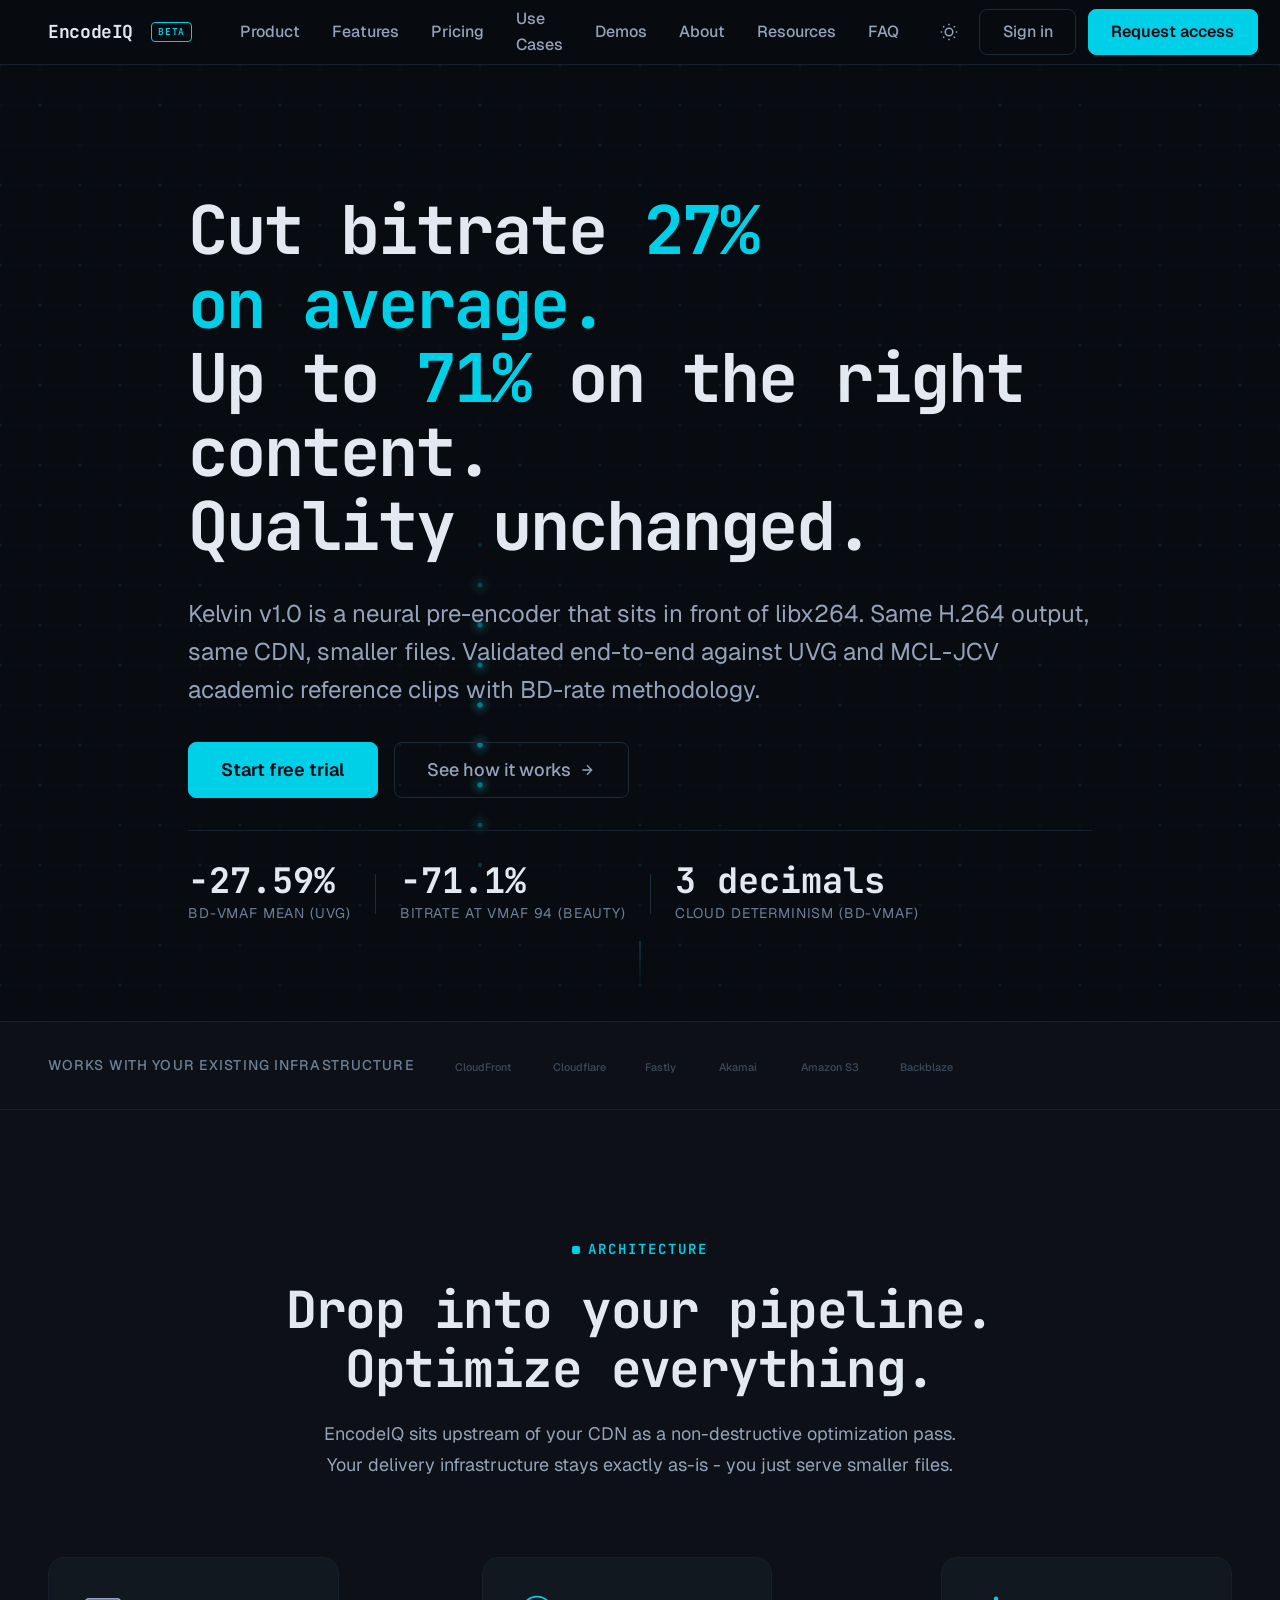
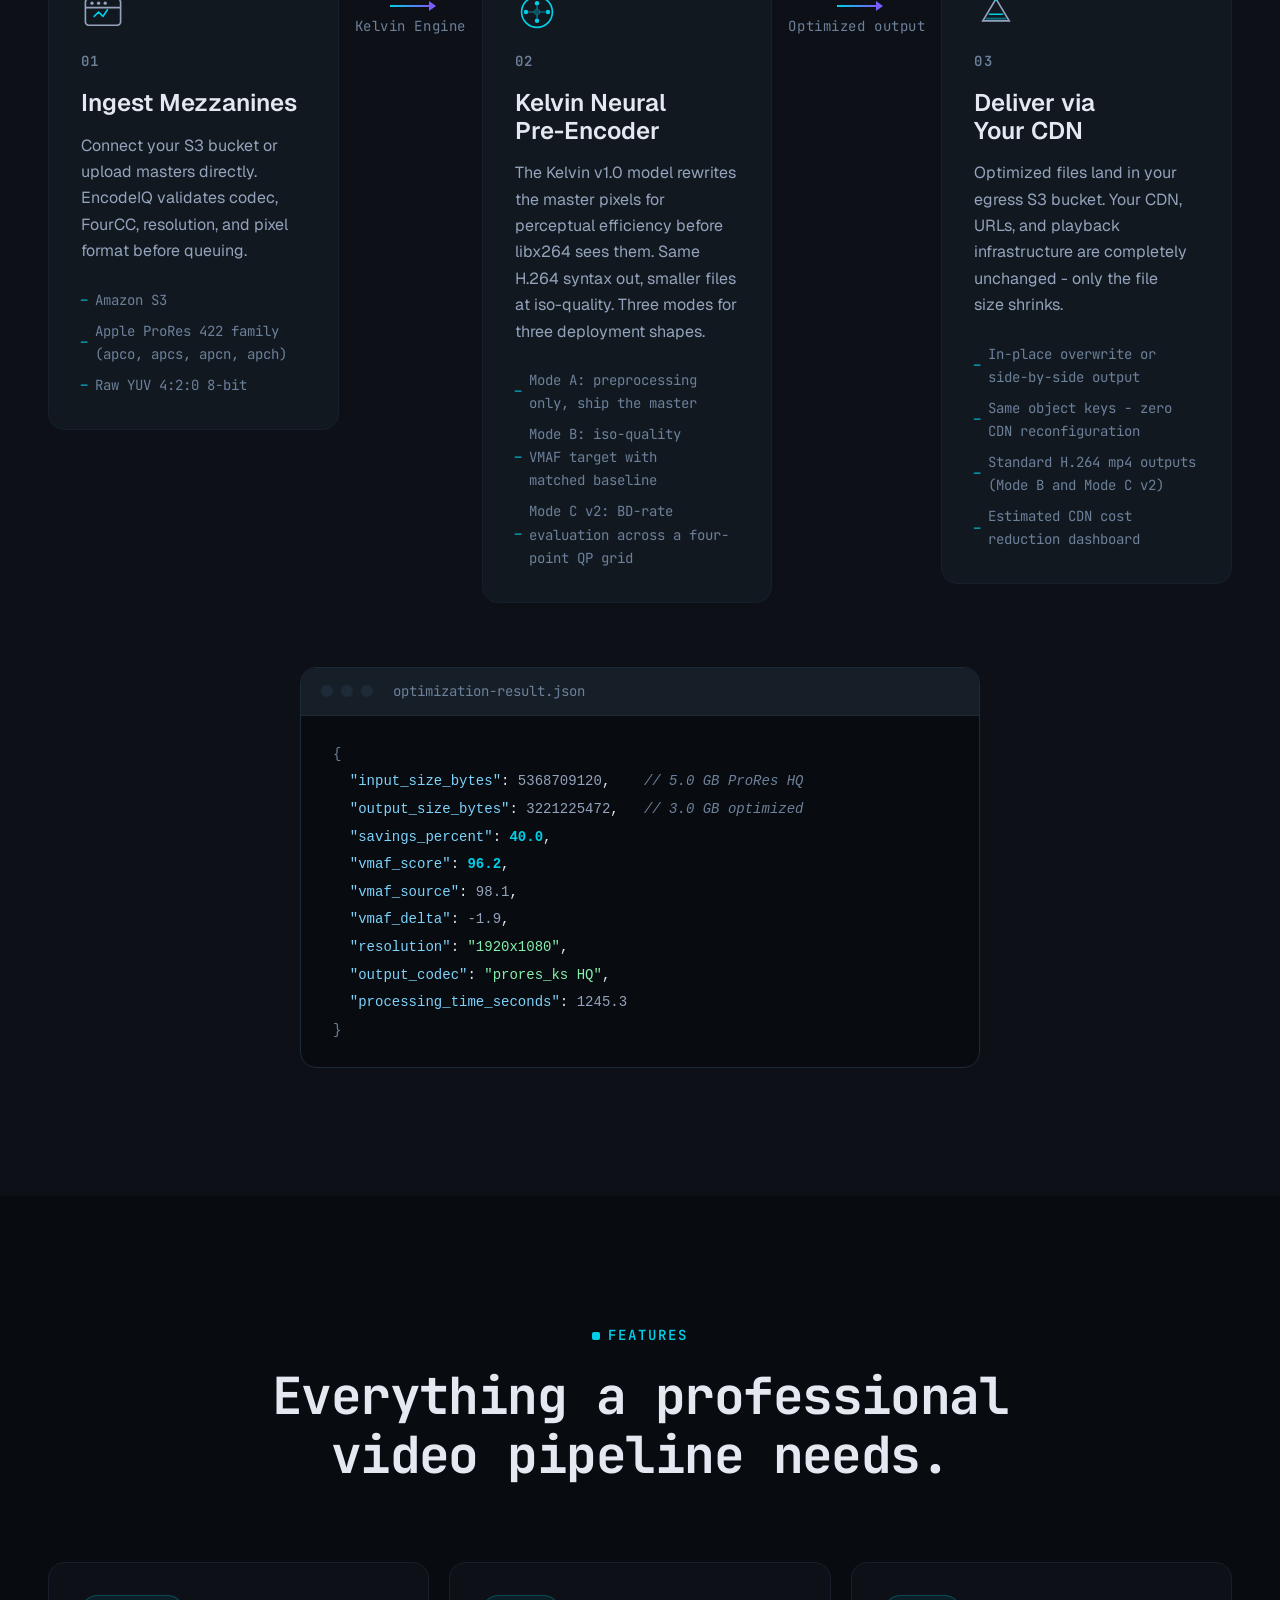
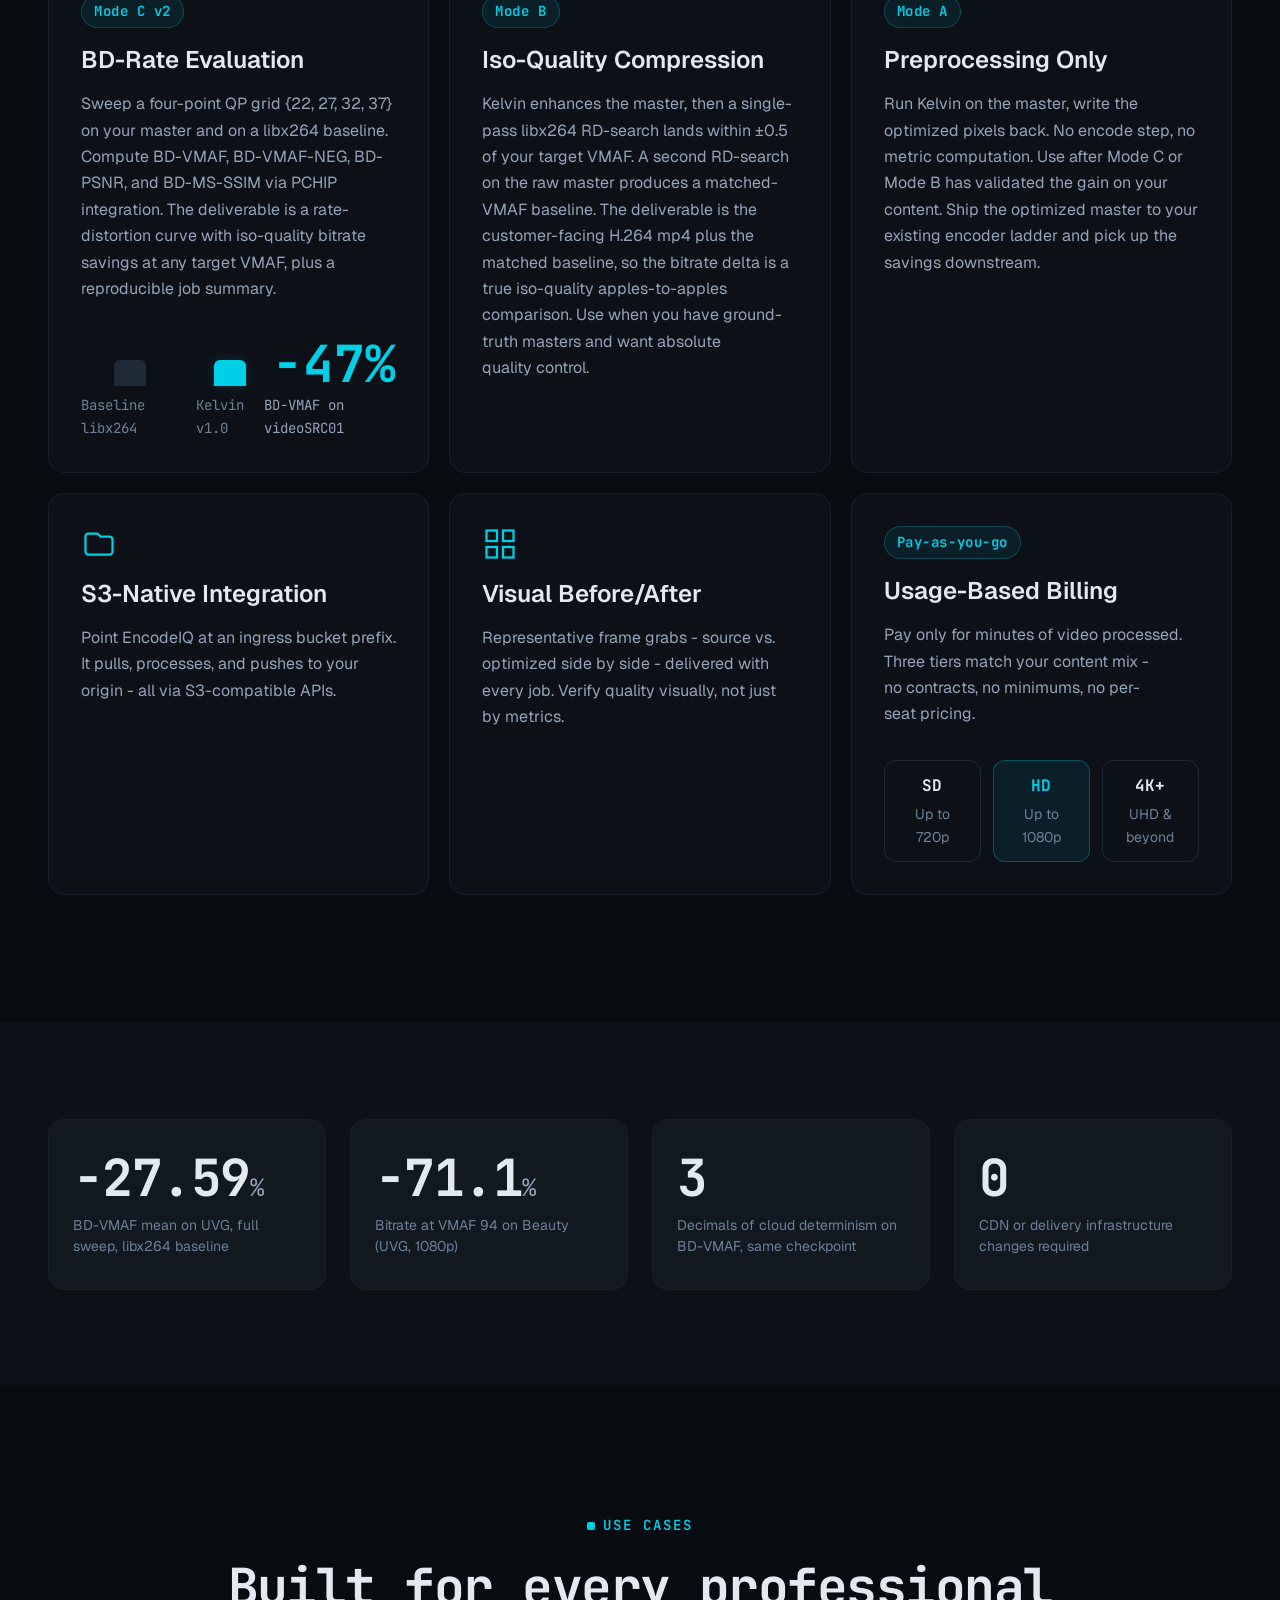
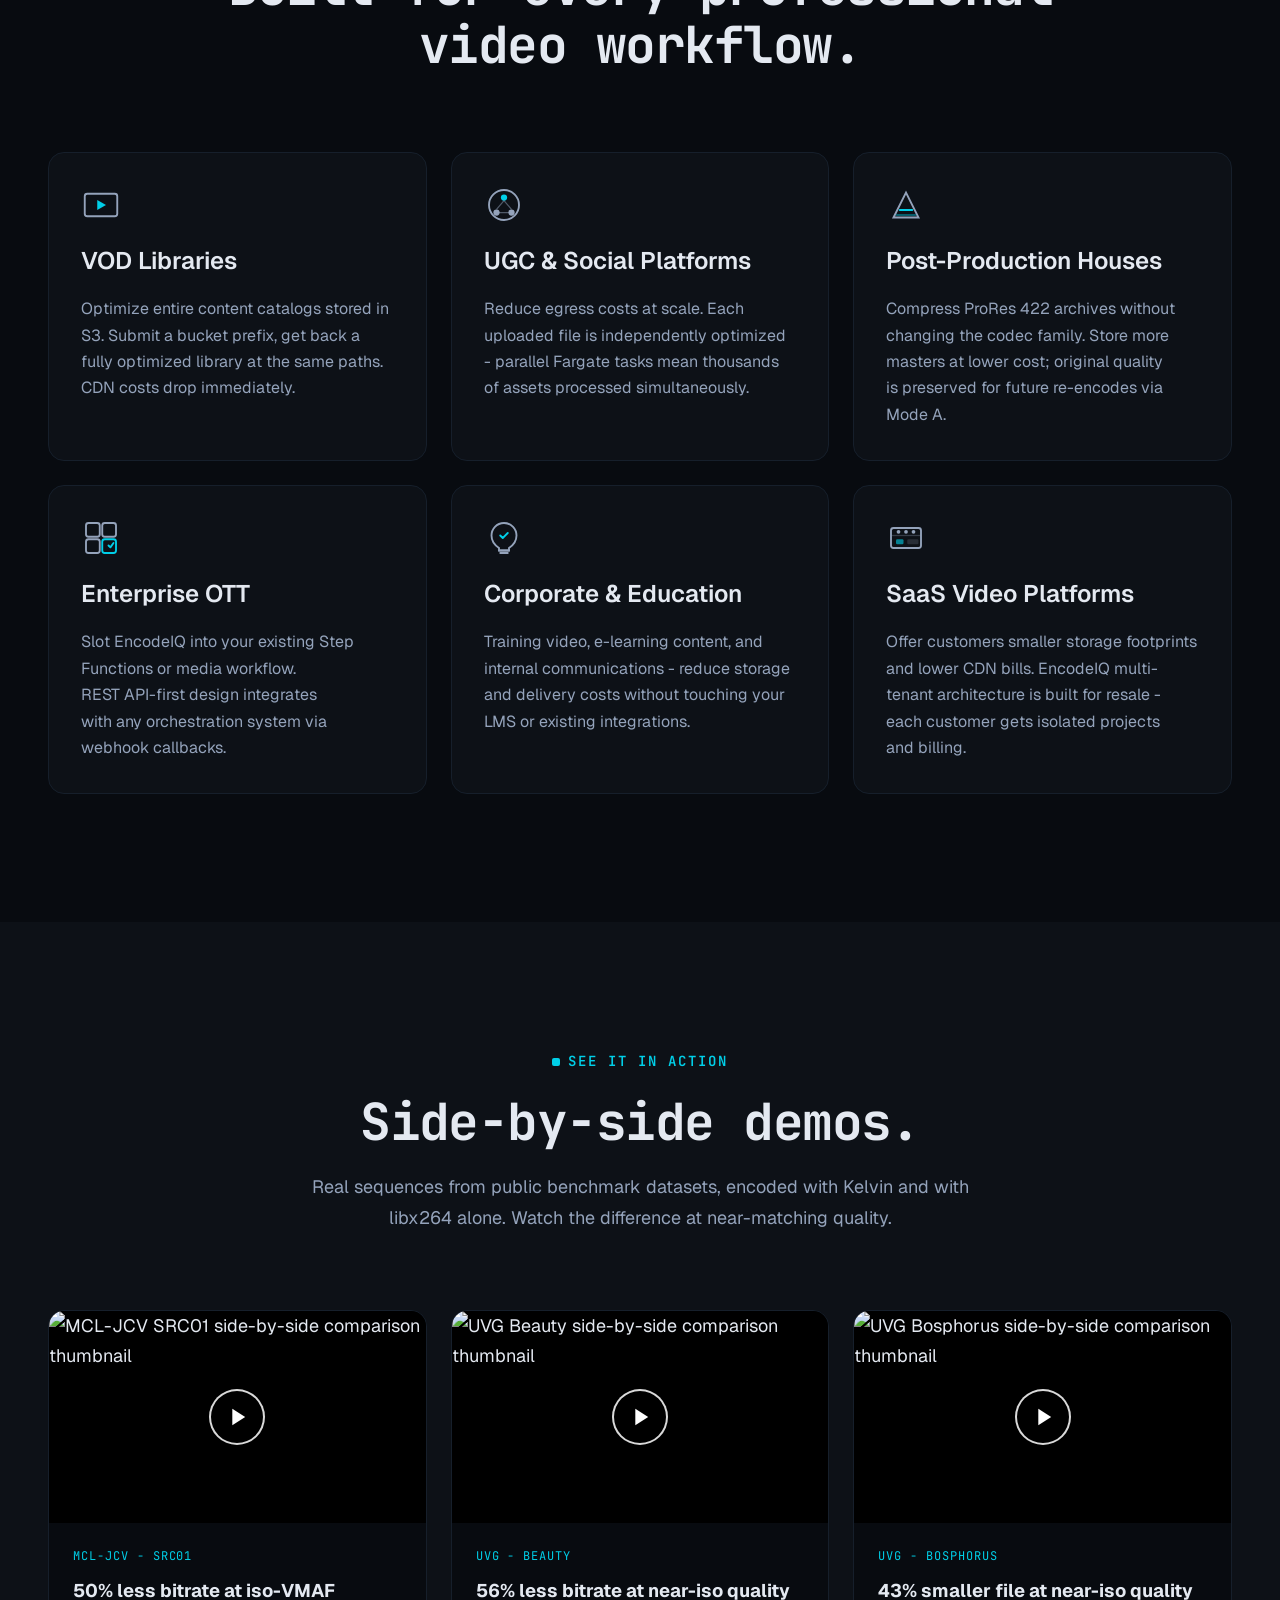
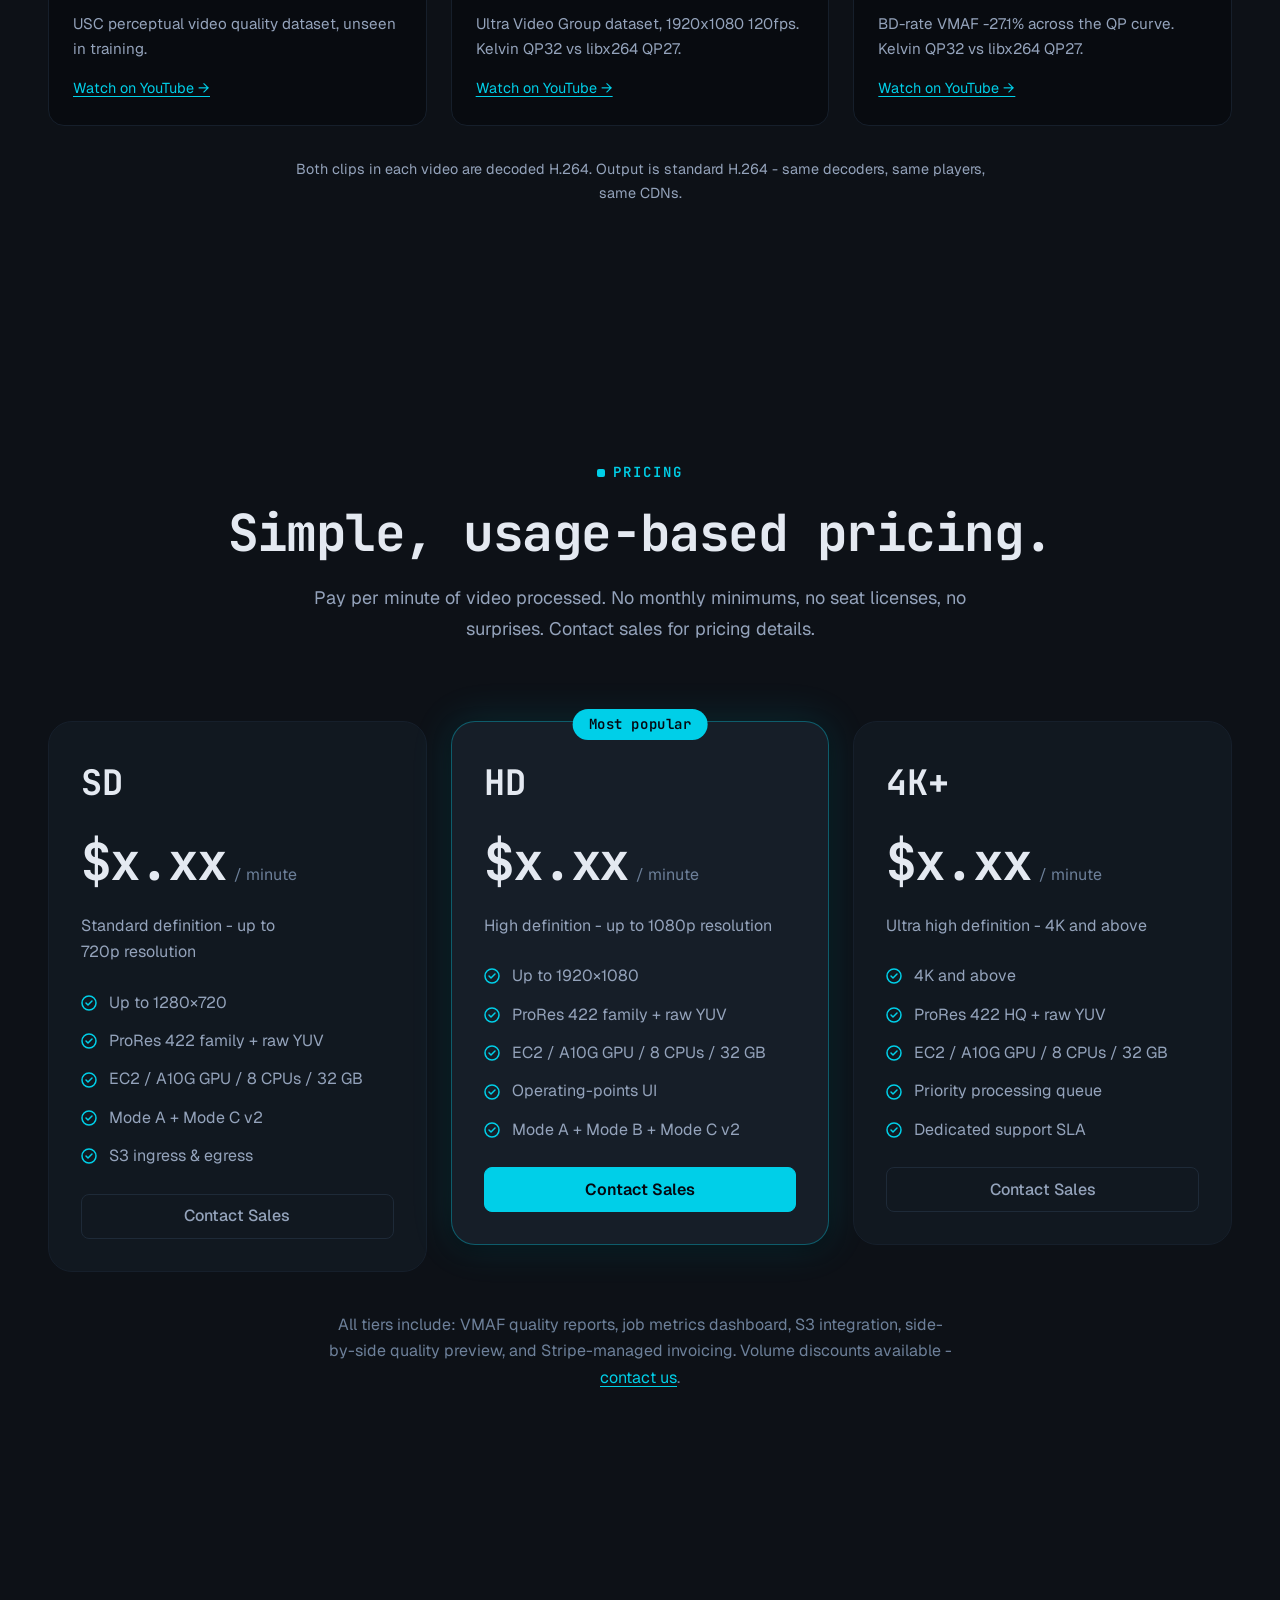
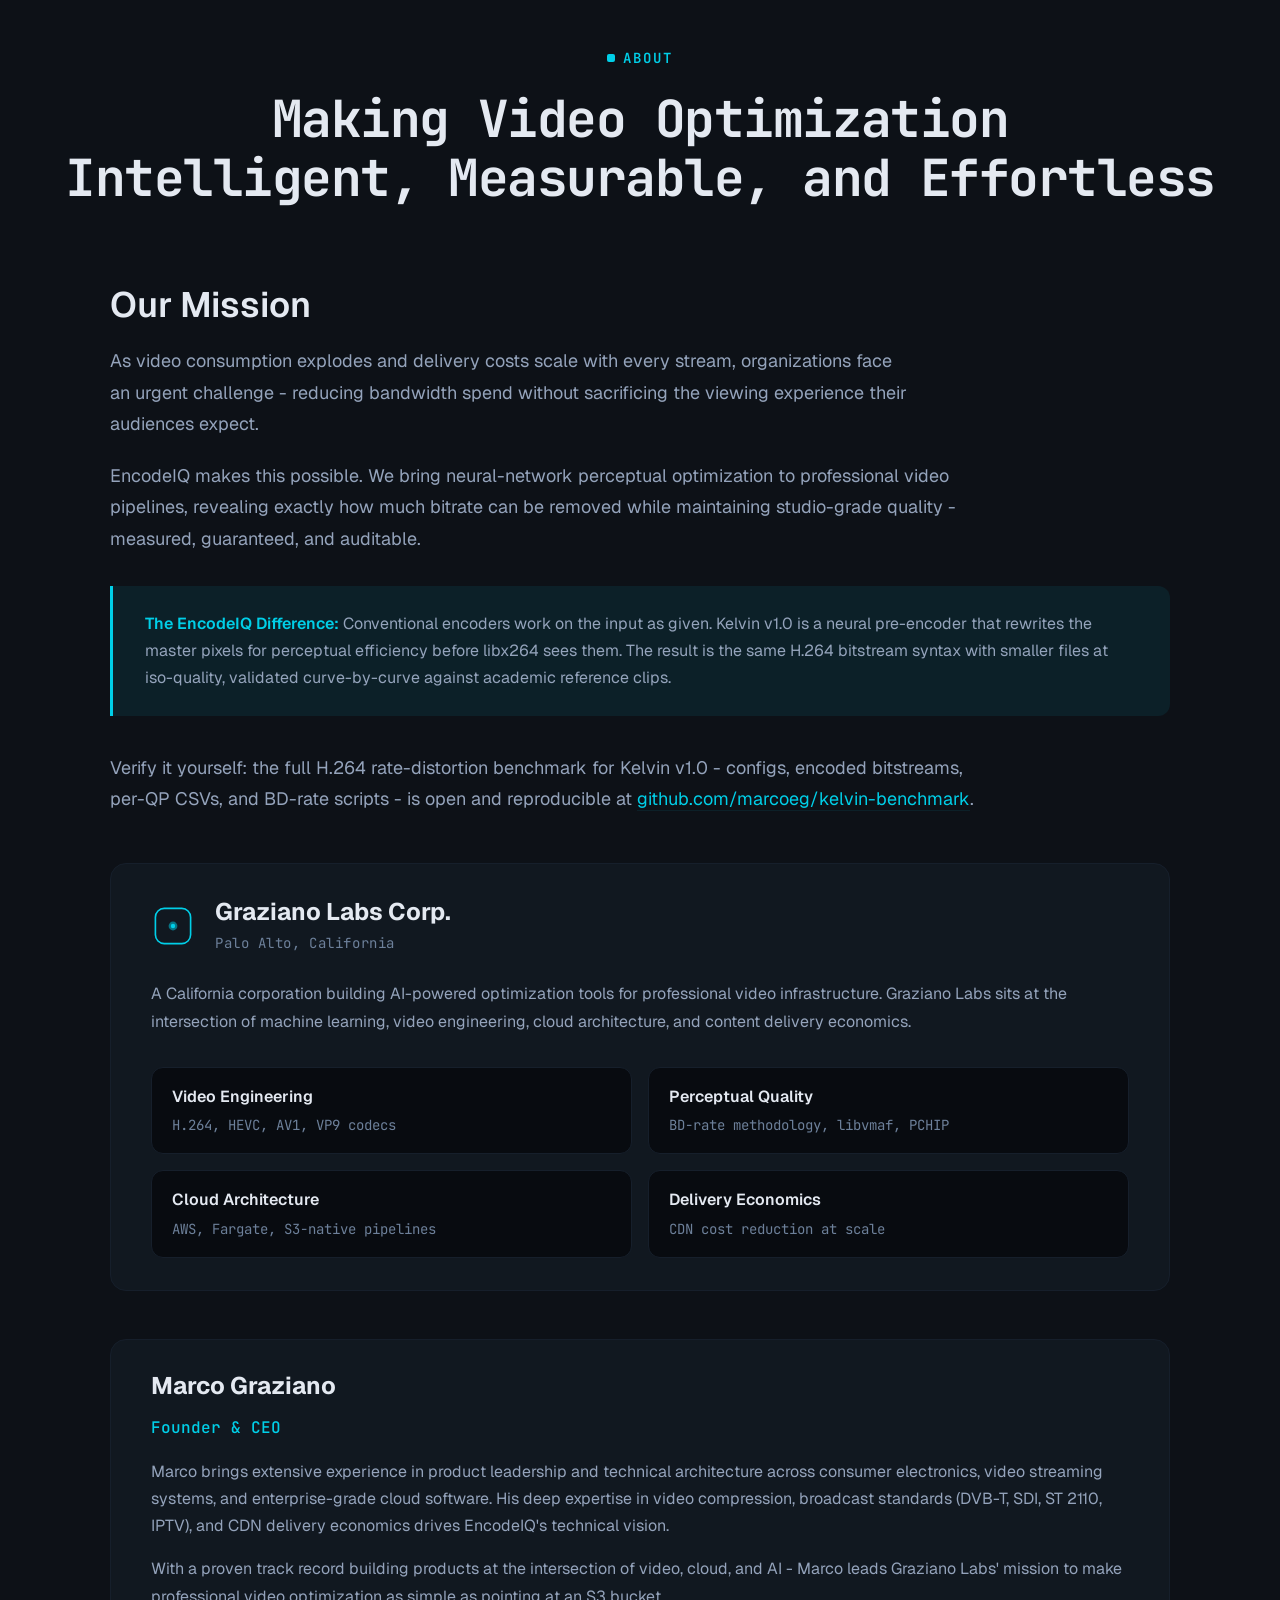
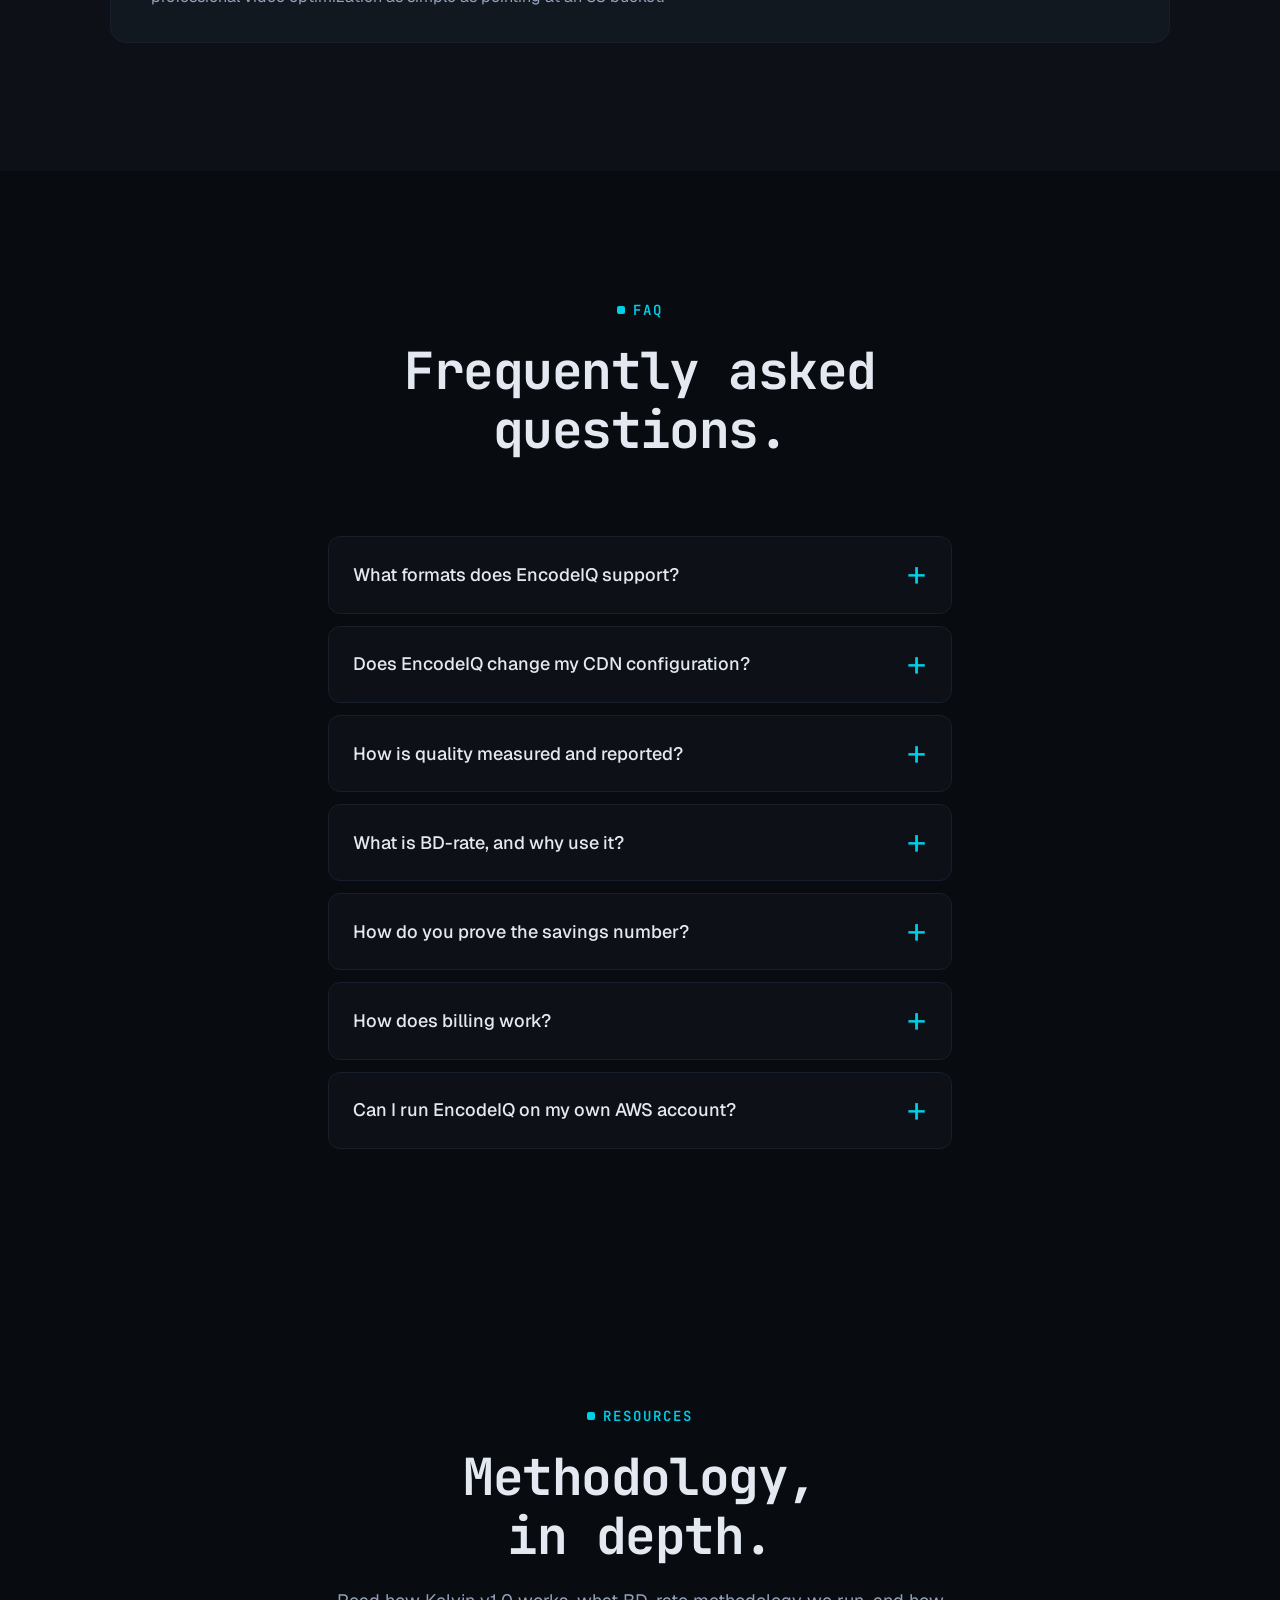
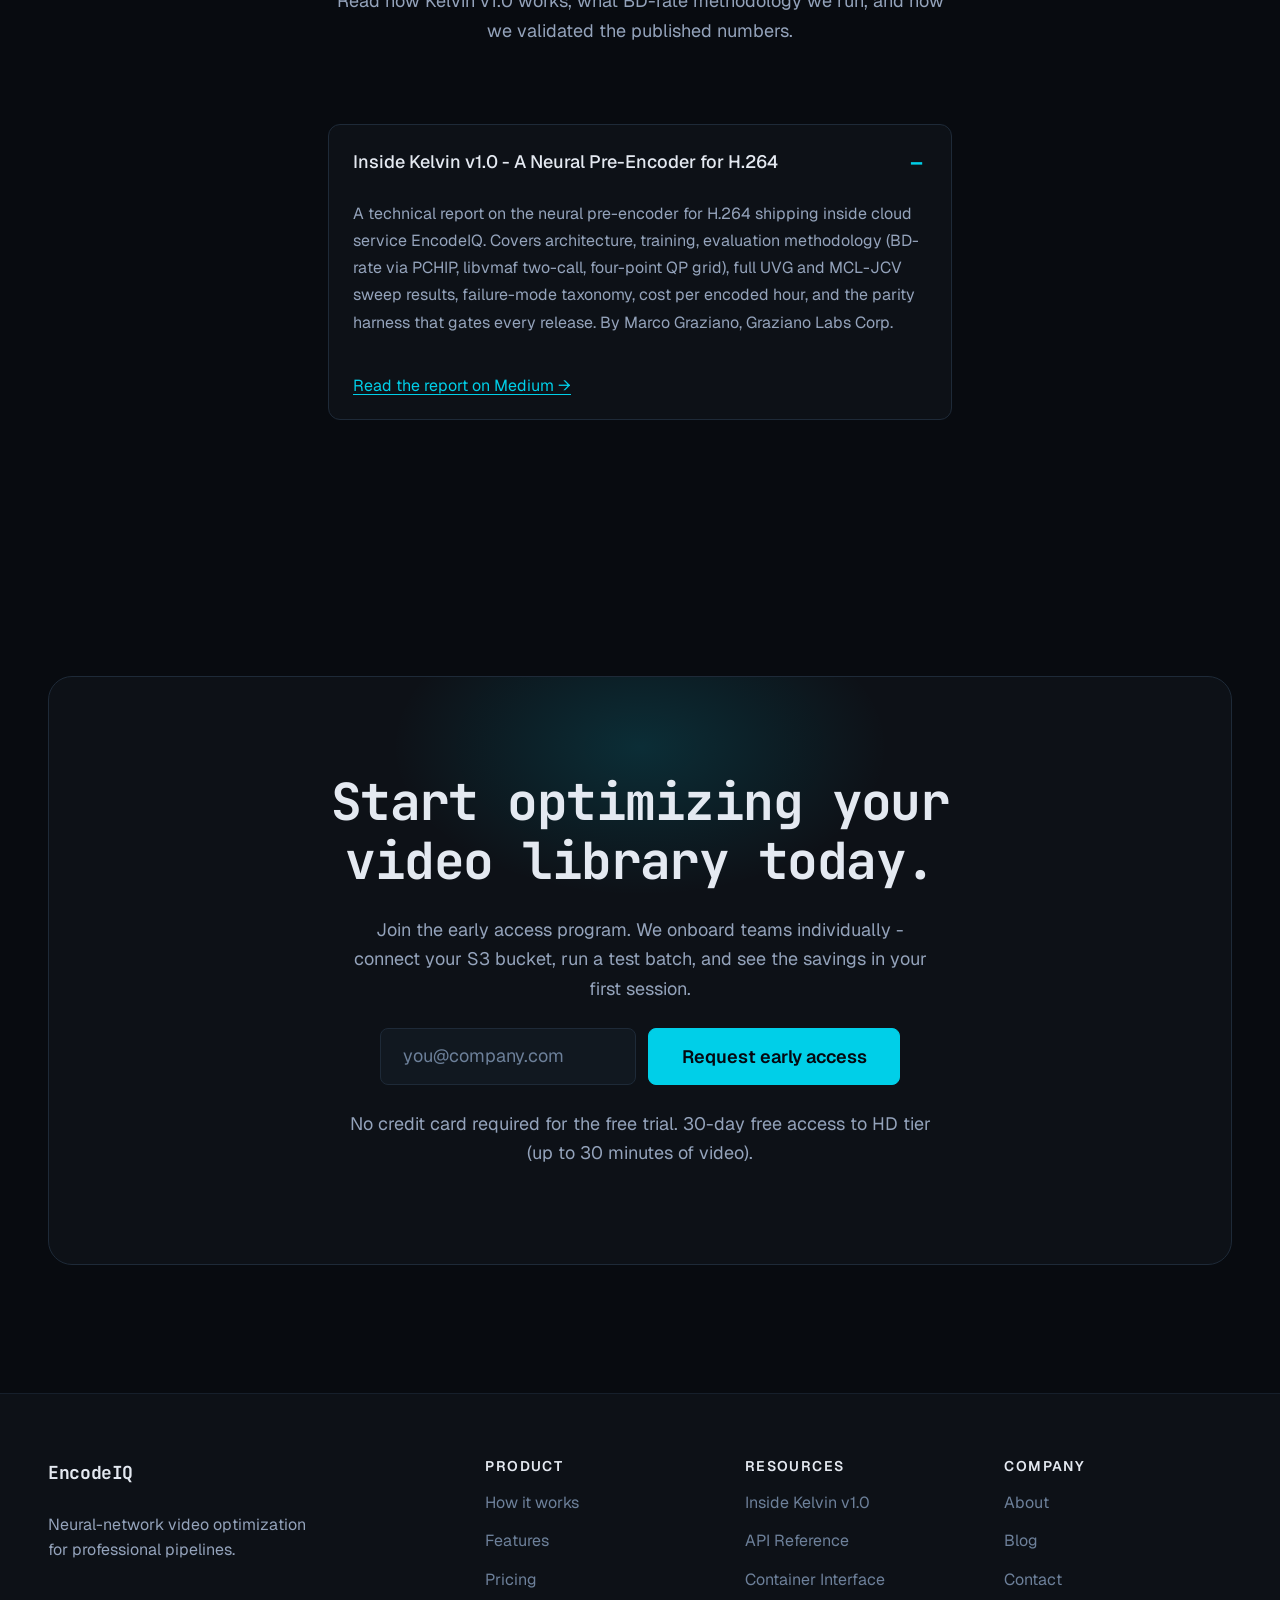
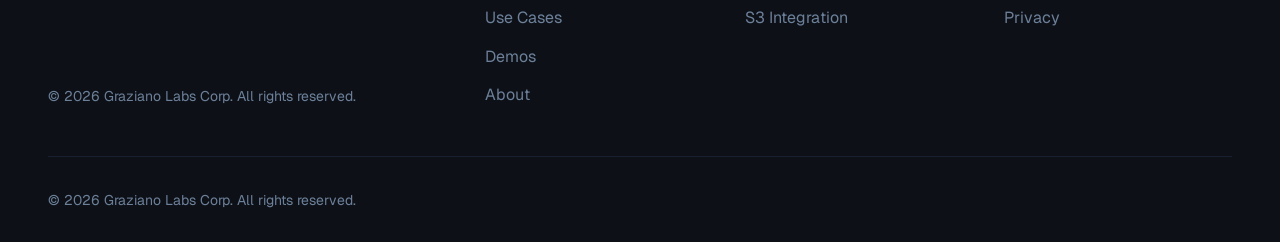
==== commit 48f96f9f: "site: link to public kelvin-benchmark in The EncodeIQ Difference Add a verifiable reproducibility li" ====
--- a/index.html
+++ b/index.html
@@ -731,6 +731,7 @@
             <p>EncodeIQ makes this possible. We bring neural-network perceptual optimization to professional video pipelines, revealing exactly how much bitrate can be removed while maintaining studio-grade quality - measured, guaranteed, and auditable.</p>
             <blockquote class="about-callout">
               <strong>The EncodeIQ Difference:</strong> Conventional encoders work on the input as given. Kelvin v1.0 is a neural pre-encoder that rewrites the master pixels for perceptual efficiency before libx264 sees them. The result is the same H.264 bitstream syntax with smaller files at iso-quality, validated curve-by-curve against academic reference clips.</blockquote>
+            <p class="about-benchmark-note">Verify it yourself: the full H.264 rate-distortion benchmark for Kelvin v1.0 - configs, encoded bitstreams, per-QP CSVs, and BD-rate scripts - is open and reproducible at <a href="https://github.com/marcoeg/kelvin-benchmark" target="_blank" rel="noopener noreferrer">github.com/marcoeg/kelvin-benchmark</a>.</p>
           </div>
 
           <!-- Company -->
--- a/style.css
+++ b/style.css
@@ -1477,6 +1477,20 @@
   font-style: italic;
   color: var(--color-text);
 }
+.about-benchmark-note {
+  margin-top: var(--space-4);
+  font-size: var(--text-sm);
+  color: var(--color-text-muted);
+  line-height: 1.7;
+}
+.about-benchmark-note a {
+  color: var(--color-accent);
+  text-decoration: none;
+  border-bottom: 1px solid var(--color-accent-subtle);
+}
+.about-benchmark-note a:hover {
+  border-bottom-color: var(--color-accent);
+}
 
 /* Company card */
 .about-company-card {
@@ -1704,7 +1718,8 @@
 
 .demos-note {
   text-align: center;
-  margin-top: var(--space-8);
+  margin: var(--space-8) auto 0;
+  max-width: 720px;
   color: var(--color-text-muted);
   font-size: 0.9rem;
 }
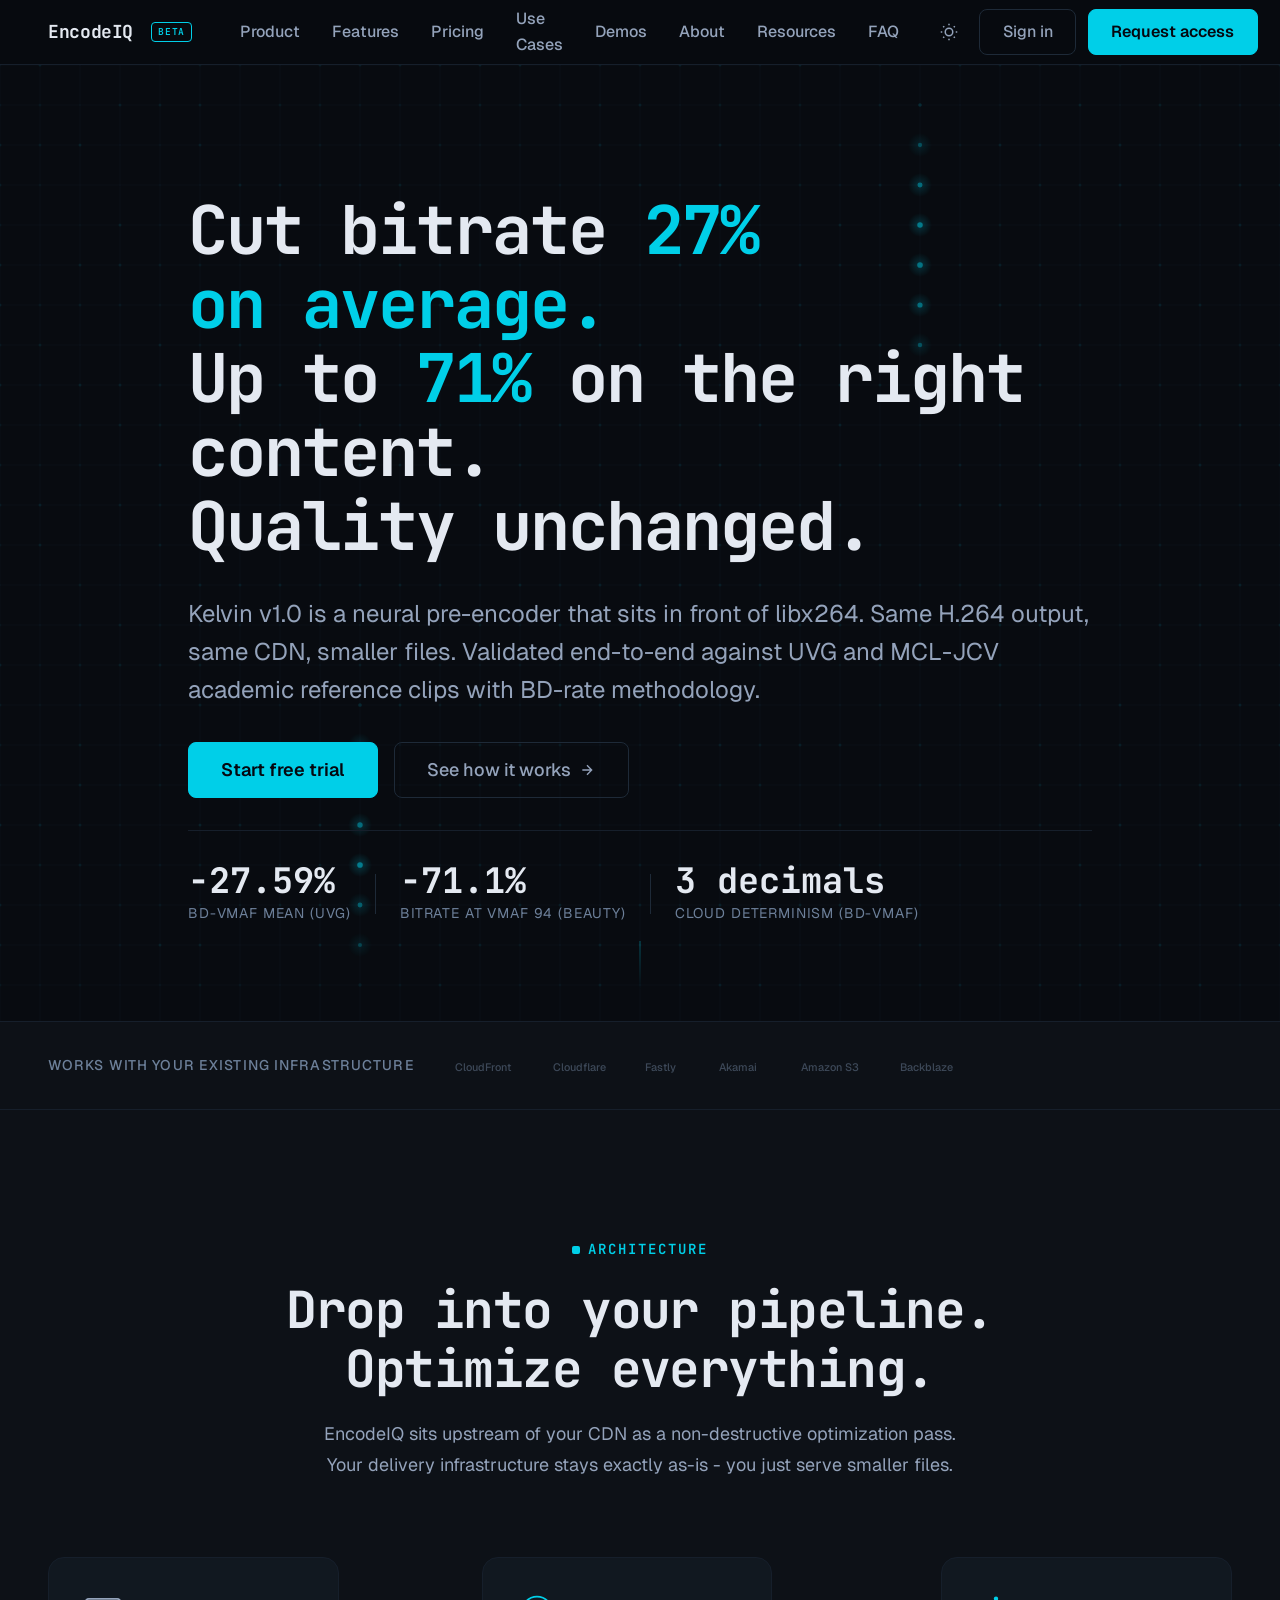
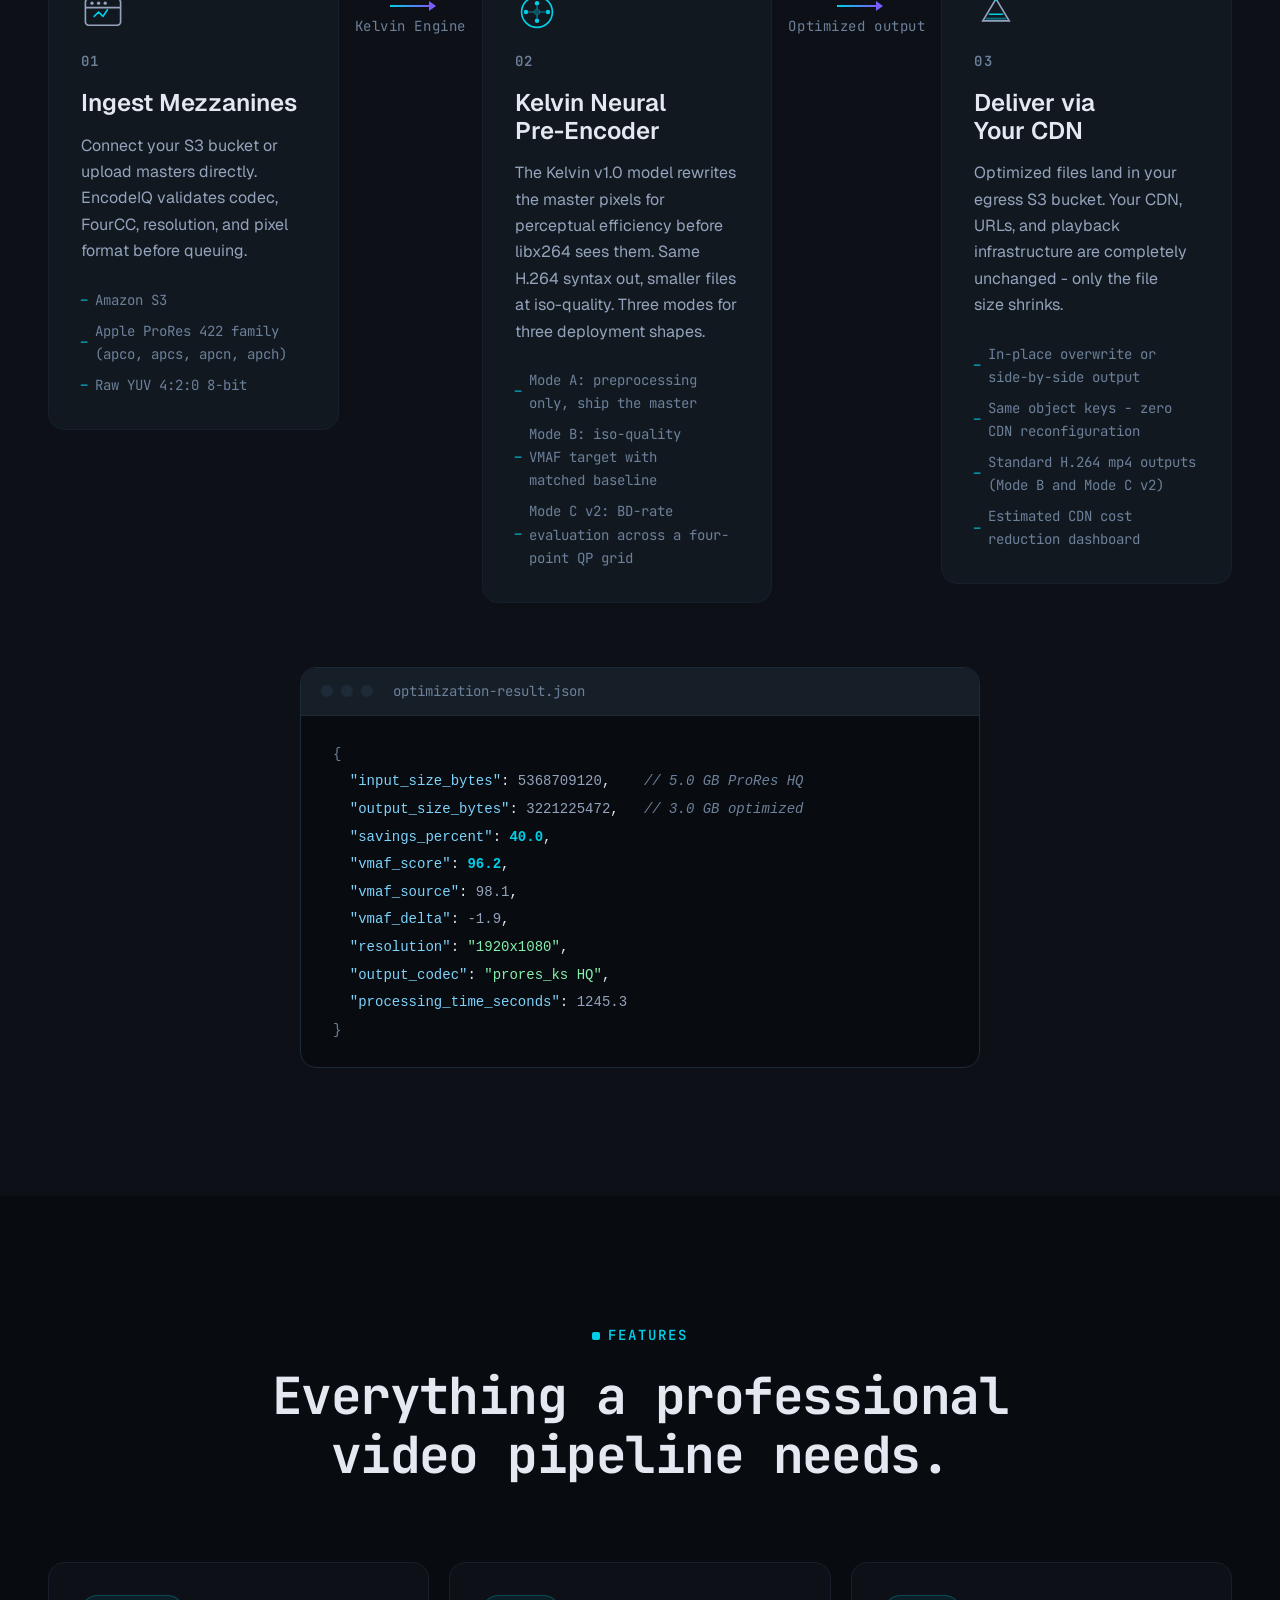
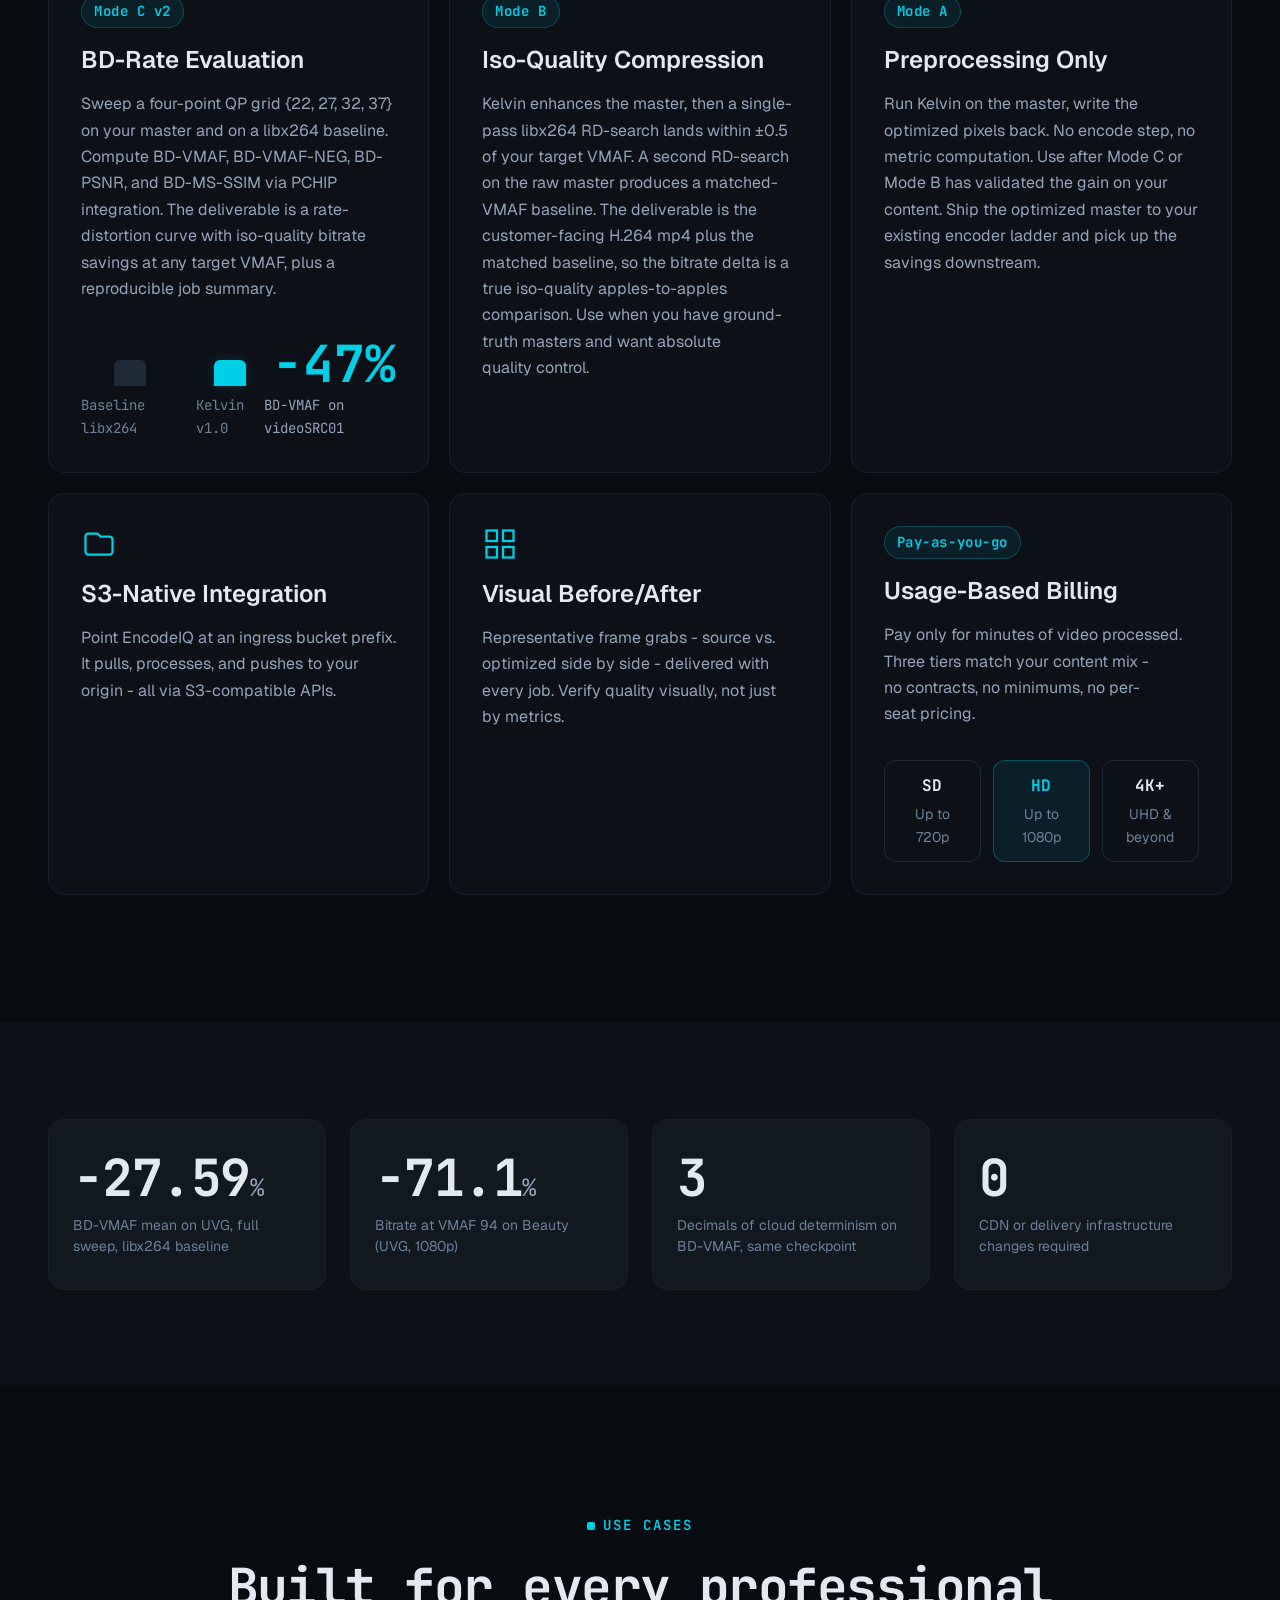
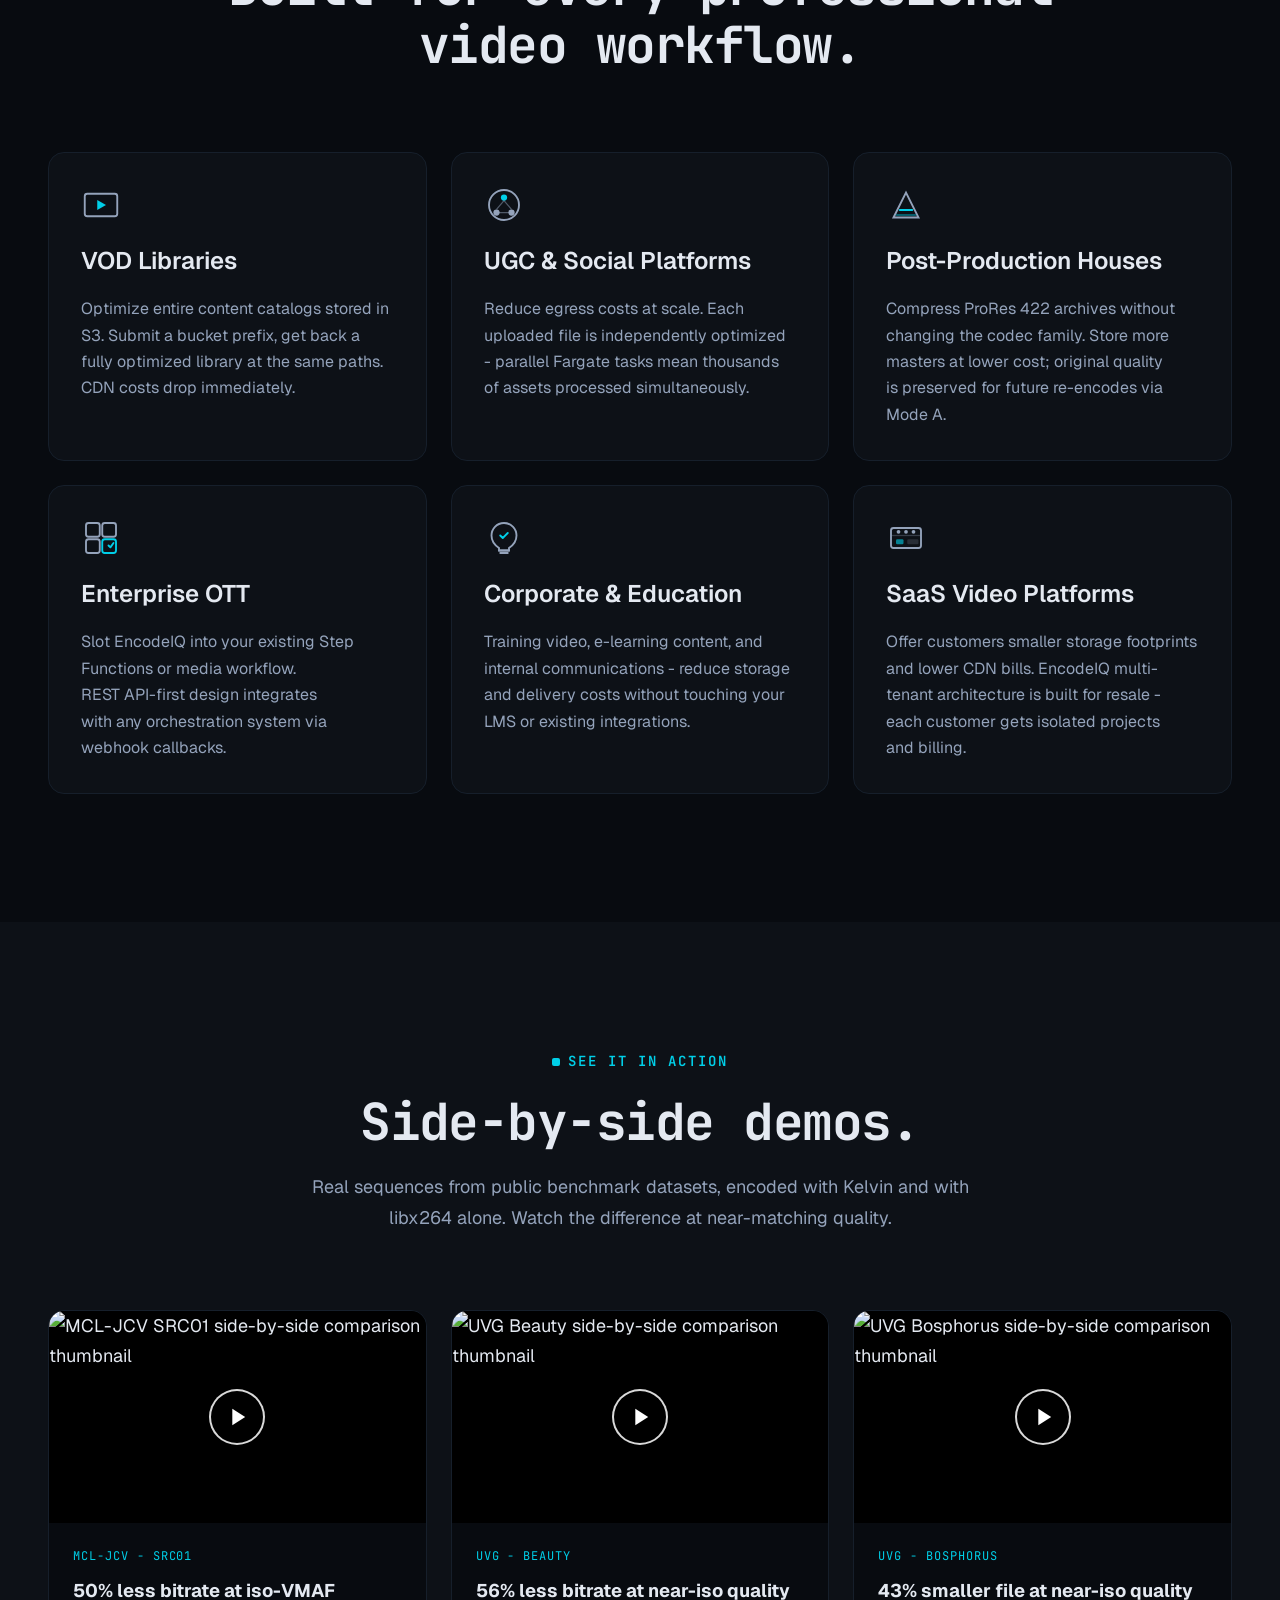
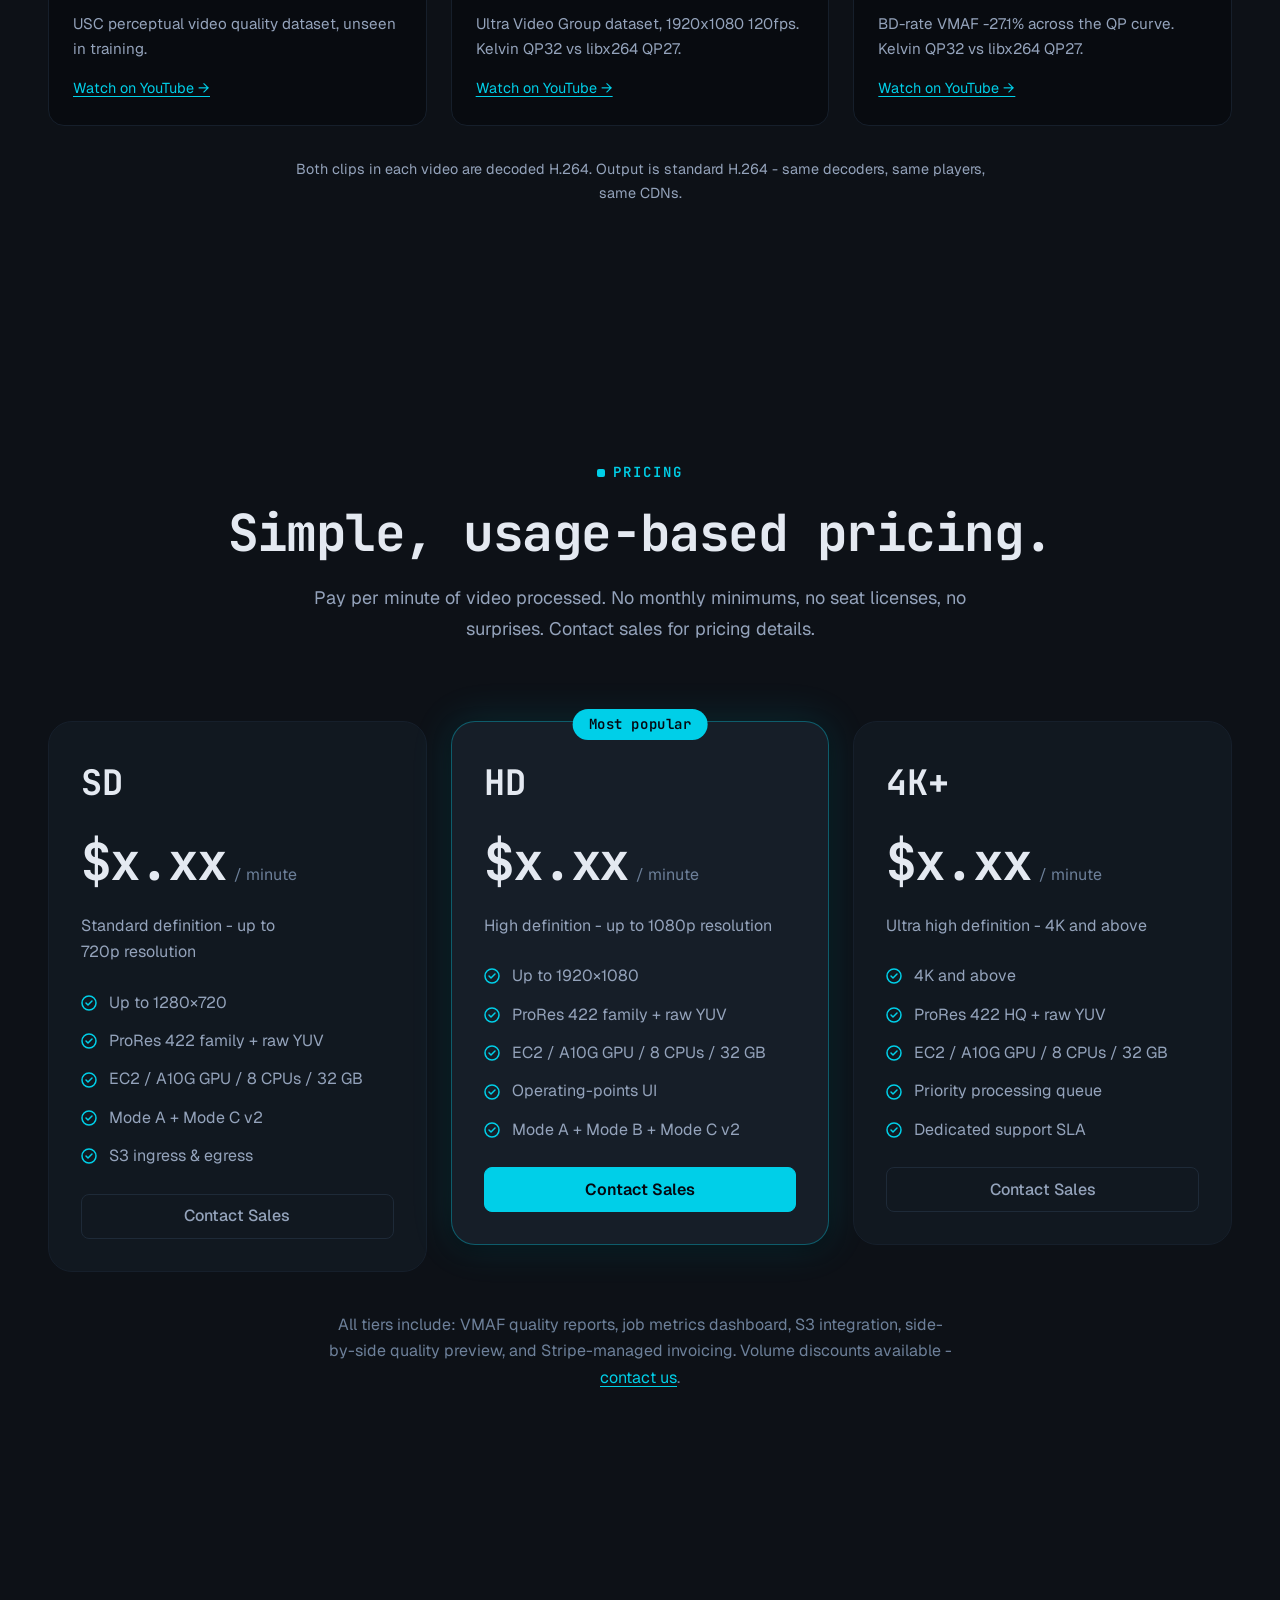
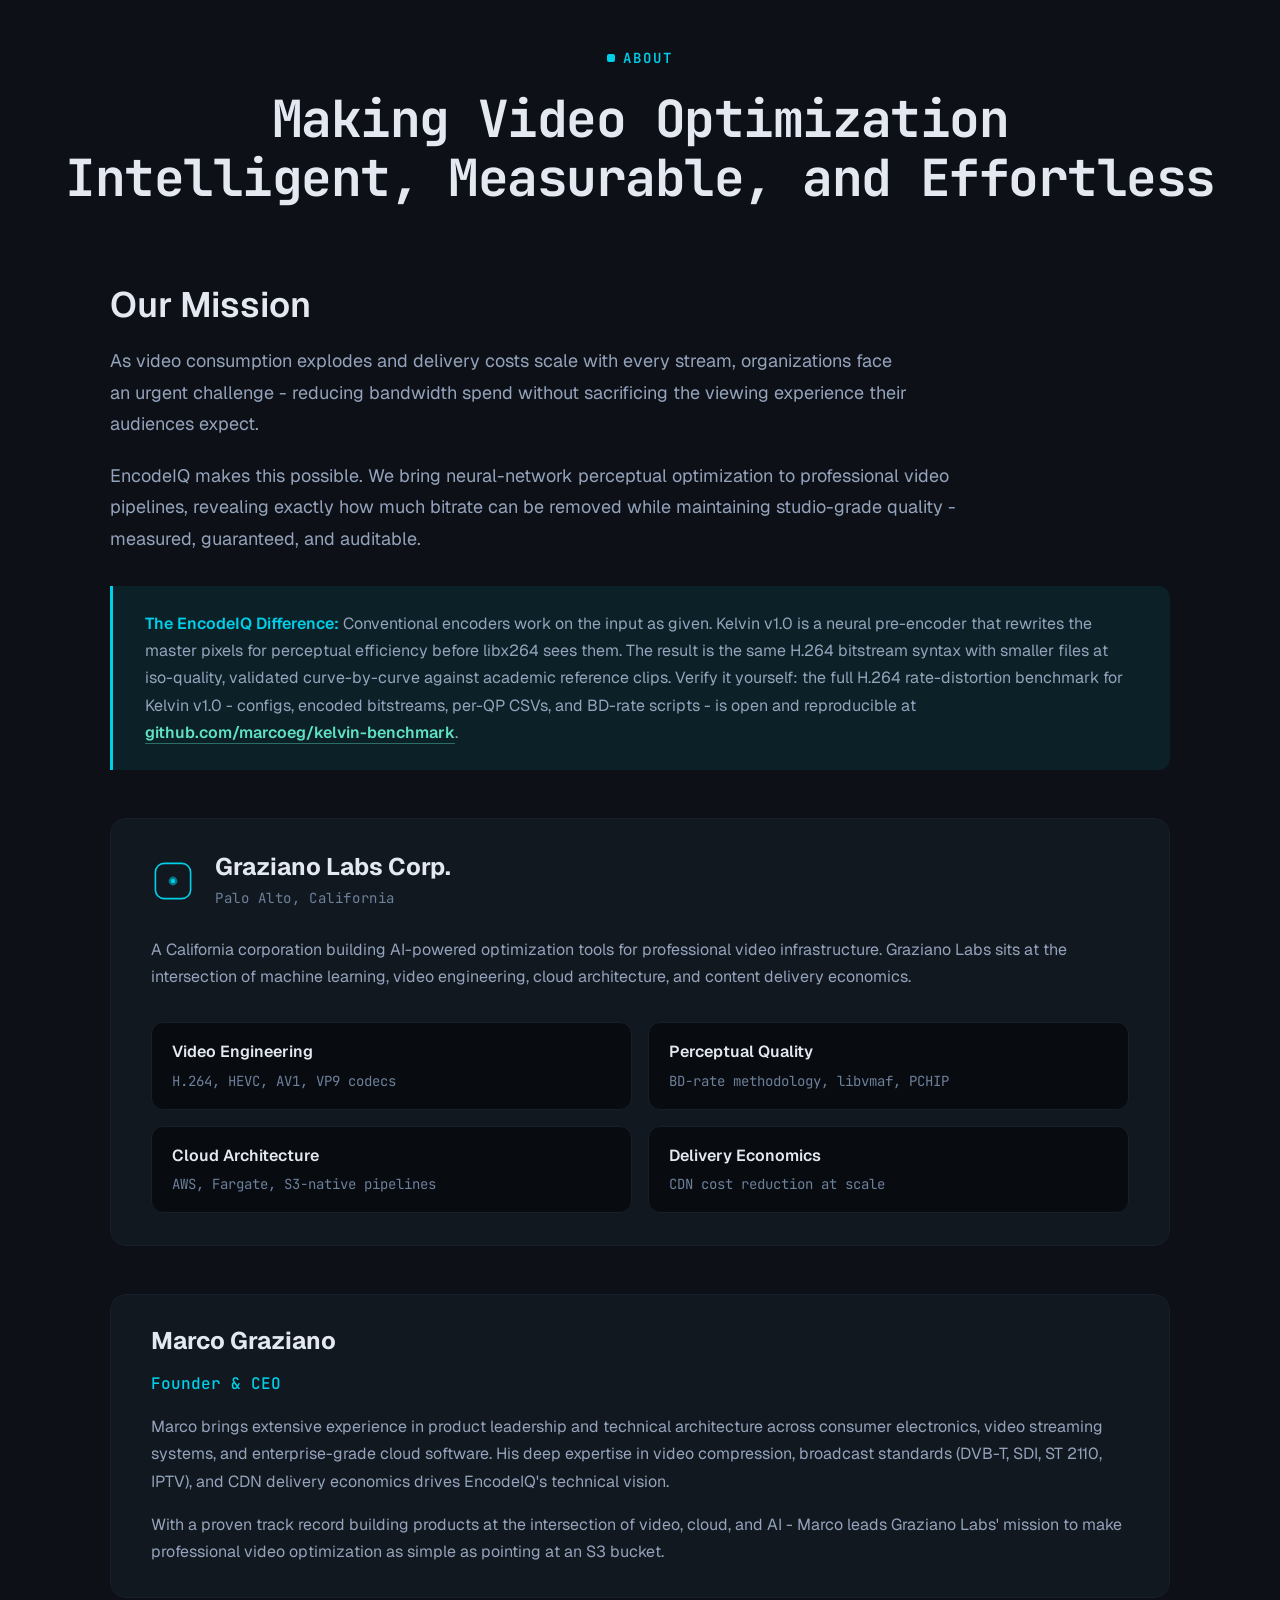
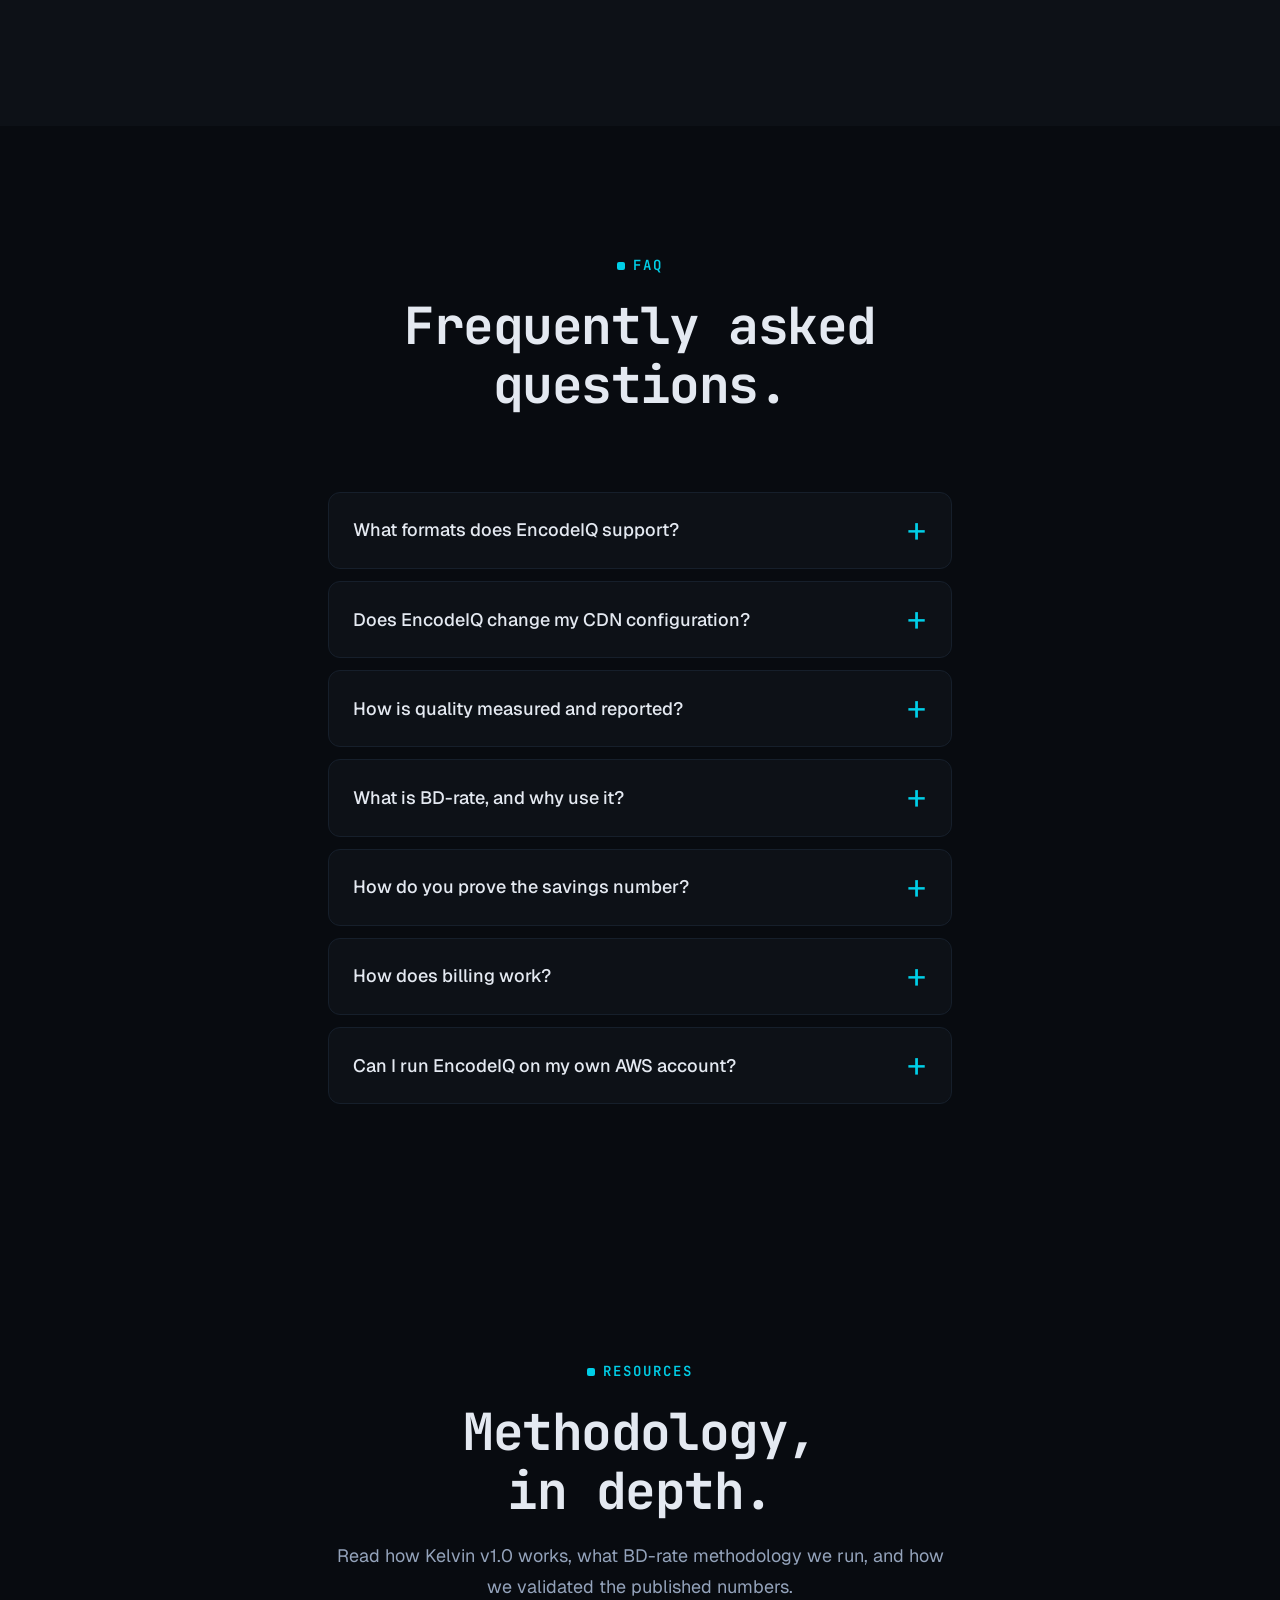
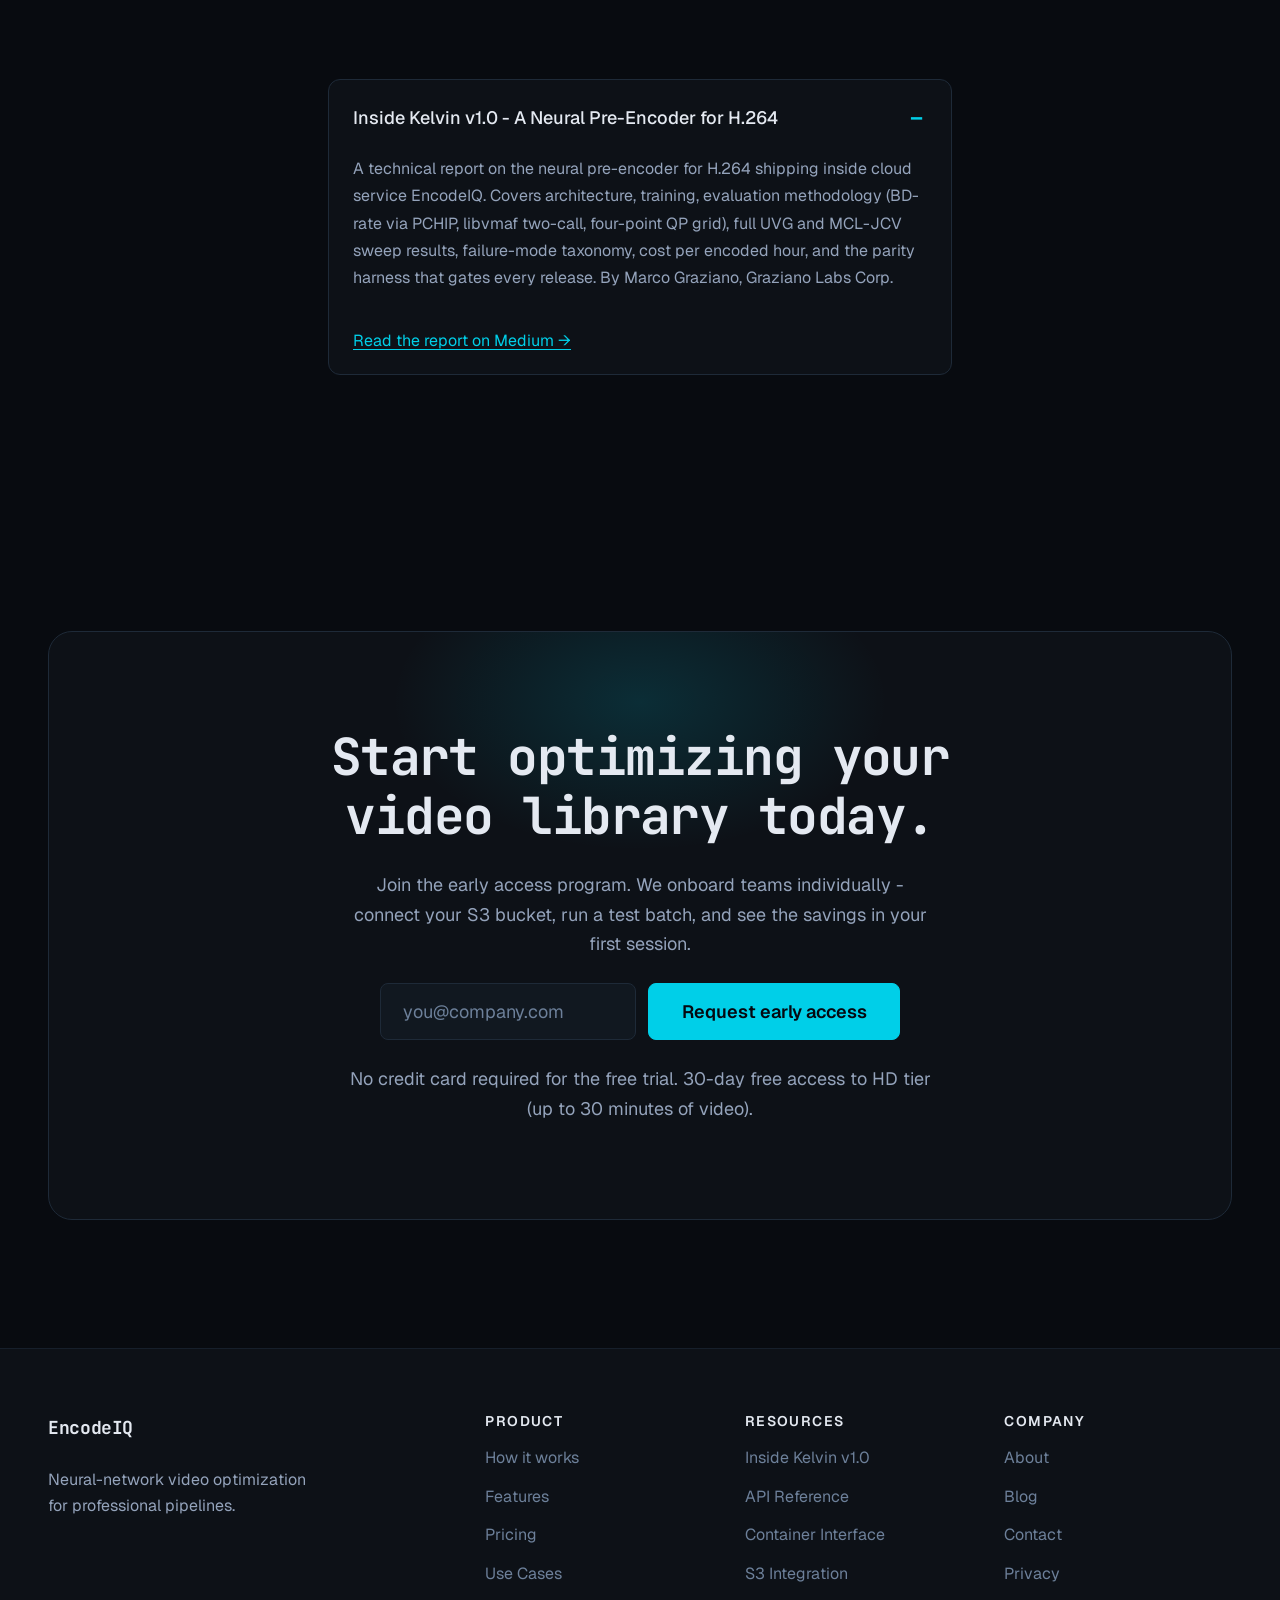
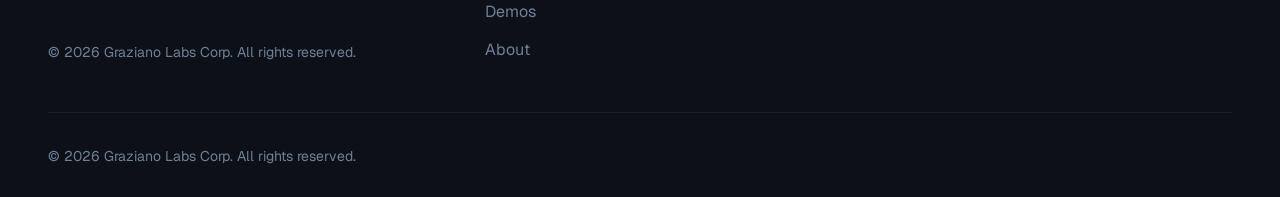
==== commit 13465740: "site: move benchmark link inside EncodeIQ Difference callout, distinct color Inline the reproducibil" ====
--- a/index.html
+++ b/index.html
@@ -730,8 +730,7 @@
             <p>As video consumption explodes and delivery costs scale with every stream, organizations face an urgent challenge - reducing bandwidth spend without sacrificing the viewing experience their audiences expect.</p>
             <p>EncodeIQ makes this possible. We bring neural-network perceptual optimization to professional video pipelines, revealing exactly how much bitrate can be removed while maintaining studio-grade quality - measured, guaranteed, and auditable.</p>
             <blockquote class="about-callout">
-              <strong>The EncodeIQ Difference:</strong> Conventional encoders work on the input as given. Kelvin v1.0 is a neural pre-encoder that rewrites the master pixels for perceptual efficiency before libx264 sees them. The result is the same H.264 bitstream syntax with smaller files at iso-quality, validated curve-by-curve against academic reference clips.</blockquote>
-            <p class="about-benchmark-note">Verify it yourself: the full H.264 rate-distortion benchmark for Kelvin v1.0 - configs, encoded bitstreams, per-QP CSVs, and BD-rate scripts - is open and reproducible at <a href="https://github.com/marcoeg/kelvin-benchmark" target="_blank" rel="noopener noreferrer">github.com/marcoeg/kelvin-benchmark</a>.</p>
+              <strong>The EncodeIQ Difference:</strong> Conventional encoders work on the input as given. Kelvin v1.0 is a neural pre-encoder that rewrites the master pixels for perceptual efficiency before libx264 sees them. The result is the same H.264 bitstream syntax with smaller files at iso-quality, validated curve-by-curve against academic reference clips. Verify it yourself: the full H.264 rate-distortion benchmark for Kelvin v1.0 - configs, encoded bitstreams, per-QP CSVs, and BD-rate scripts - is open and reproducible at <a class="about-callout-link" href="https://github.com/marcoeg/kelvin-benchmark" target="_blank" rel="noopener noreferrer">github.com/marcoeg/kelvin-benchmark</a>.</blockquote>
           </div>
 
           <!-- Company -->
--- a/style.css
+++ b/style.css
@@ -1477,19 +1477,16 @@
   font-style: italic;
   color: var(--color-text);
 }
-.about-benchmark-note {
-  margin-top: var(--space-4);
-  font-size: var(--text-sm);
-  color: var(--color-text-muted);
-  line-height: 1.7;
-}
-.about-benchmark-note a {
-  color: var(--color-accent);
+.about-callout-link {
+  color: #5ee2c2;
+  font-weight: 600;
   text-decoration: none;
-  border-bottom: 1px solid var(--color-accent-subtle);
-}
-.about-benchmark-note a:hover {
-  border-bottom-color: var(--color-accent);
+  border-bottom: 1px solid rgba(94, 226, 194, 0.4);
+  transition: color 0.15s ease, border-bottom-color 0.15s ease;
+}
+.about-callout-link:hover {
+  color: #8ff0d8;
+  border-bottom-color: #8ff0d8;
 }
 
 /* Company card */
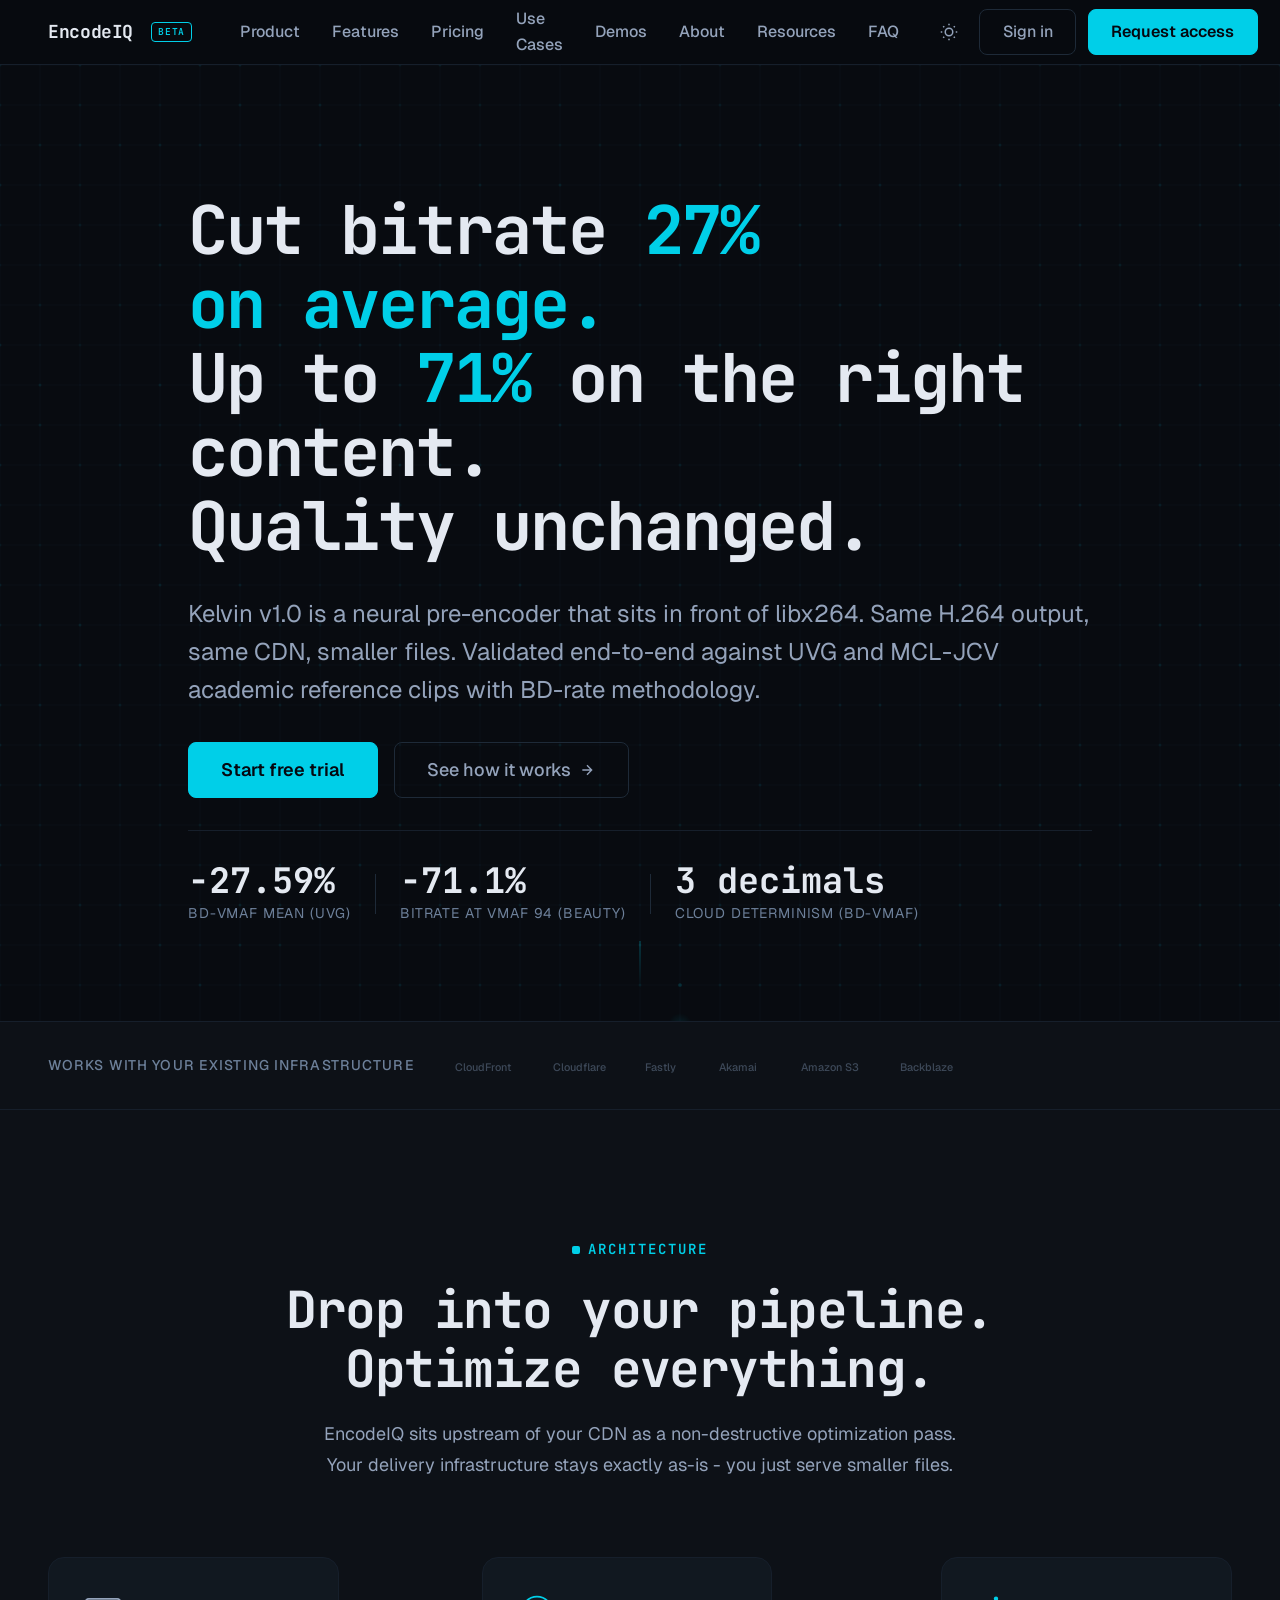
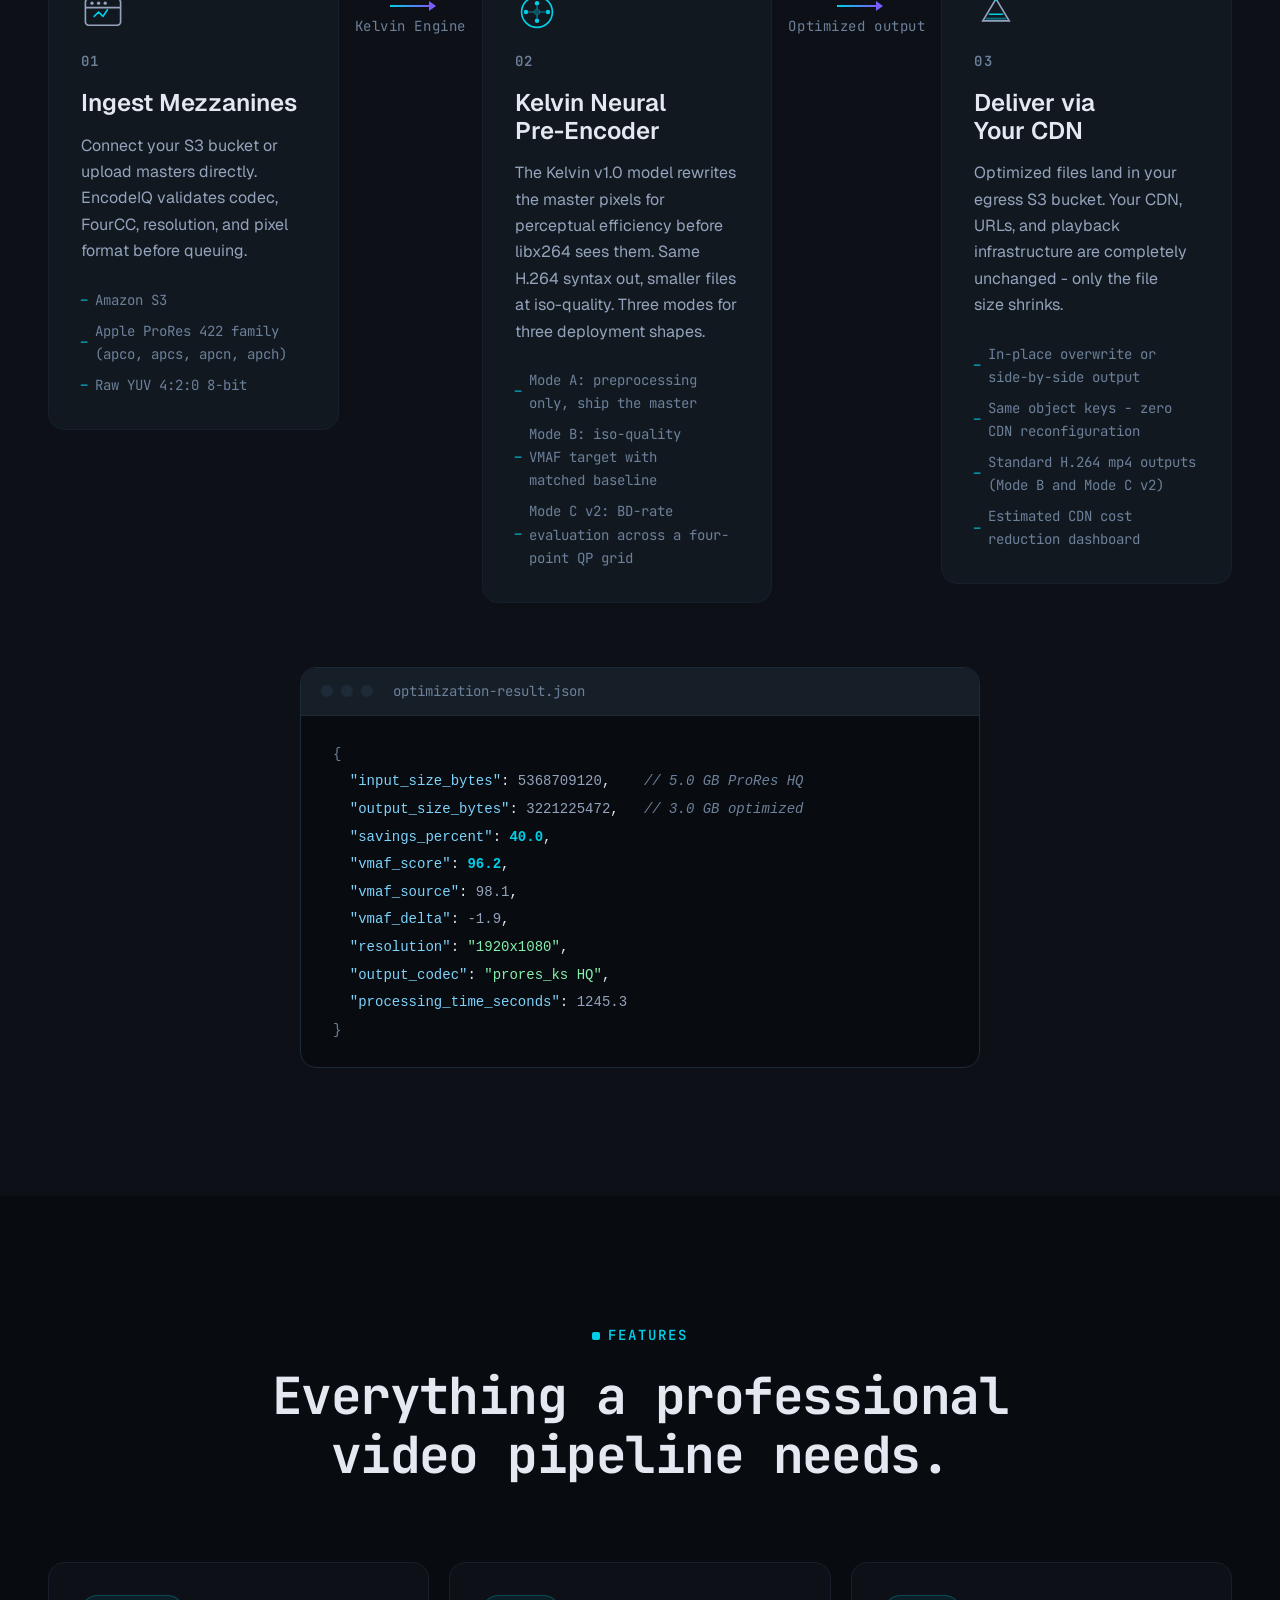
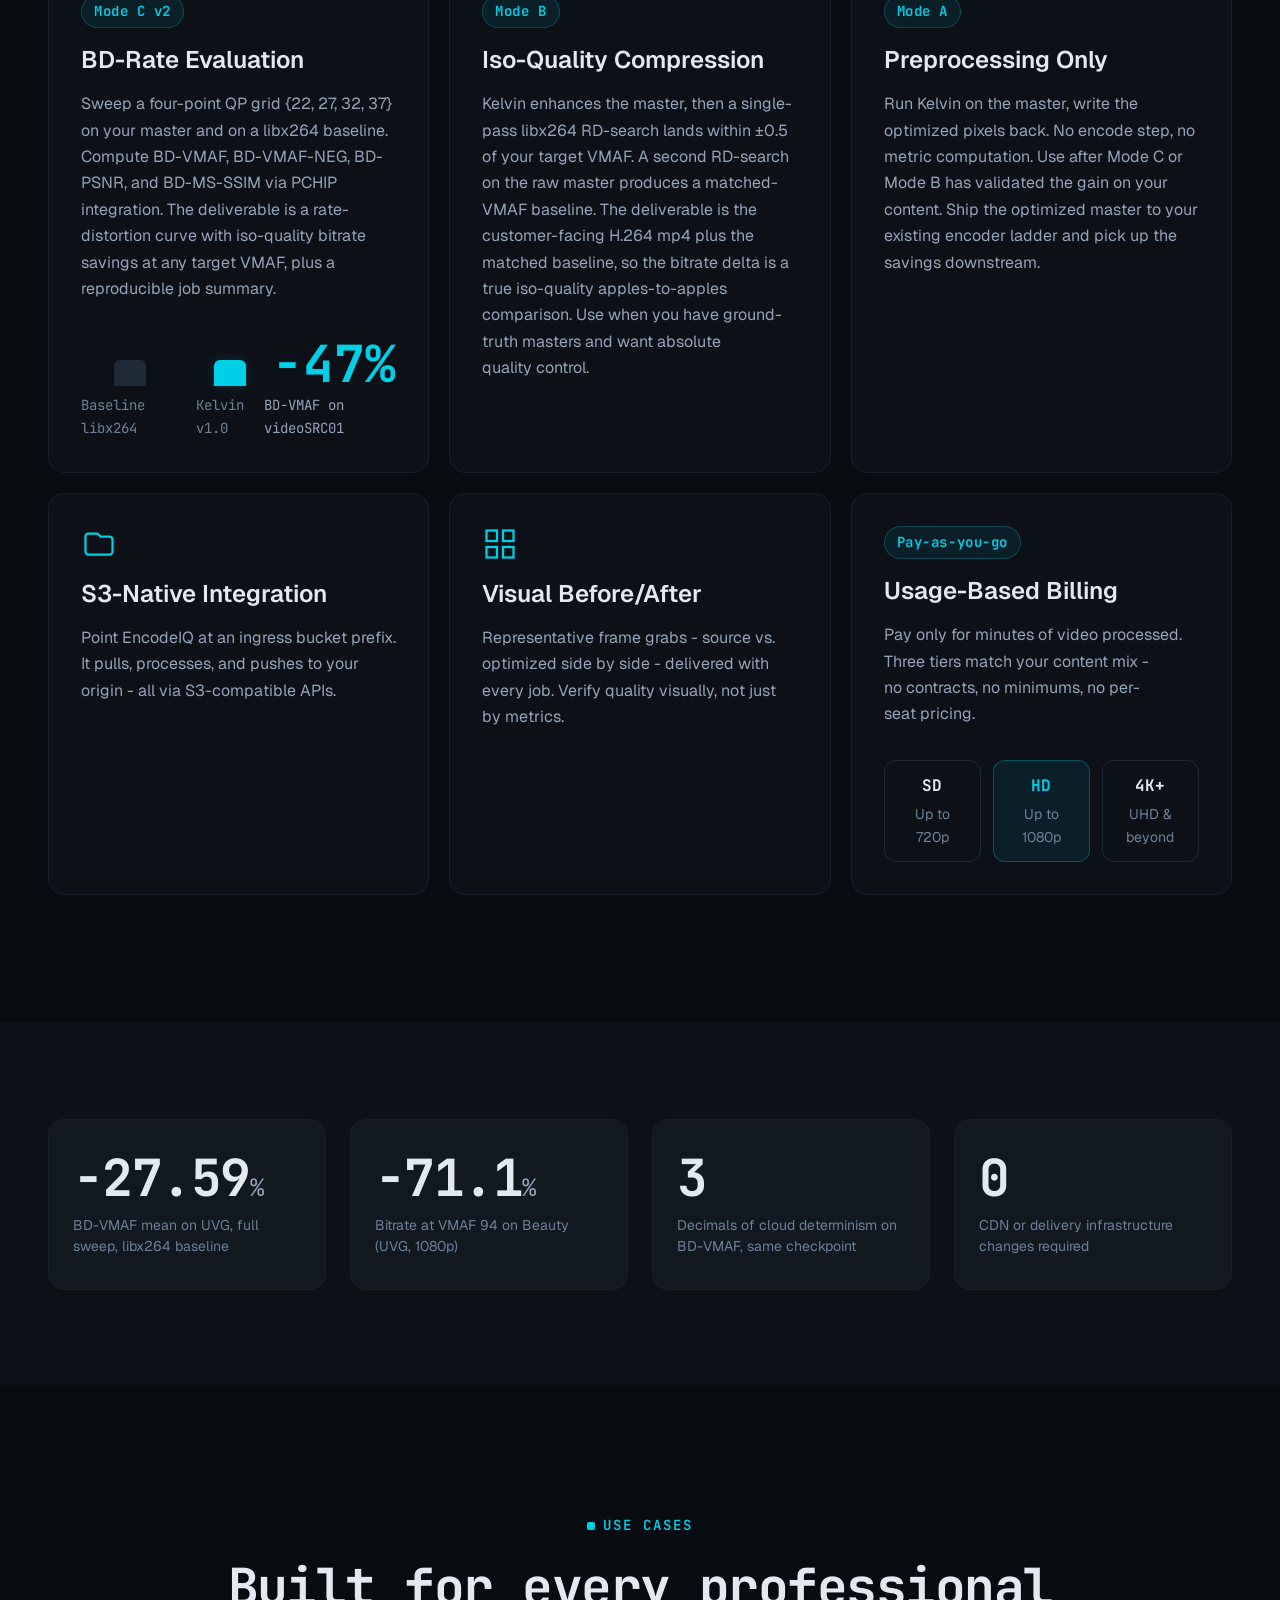
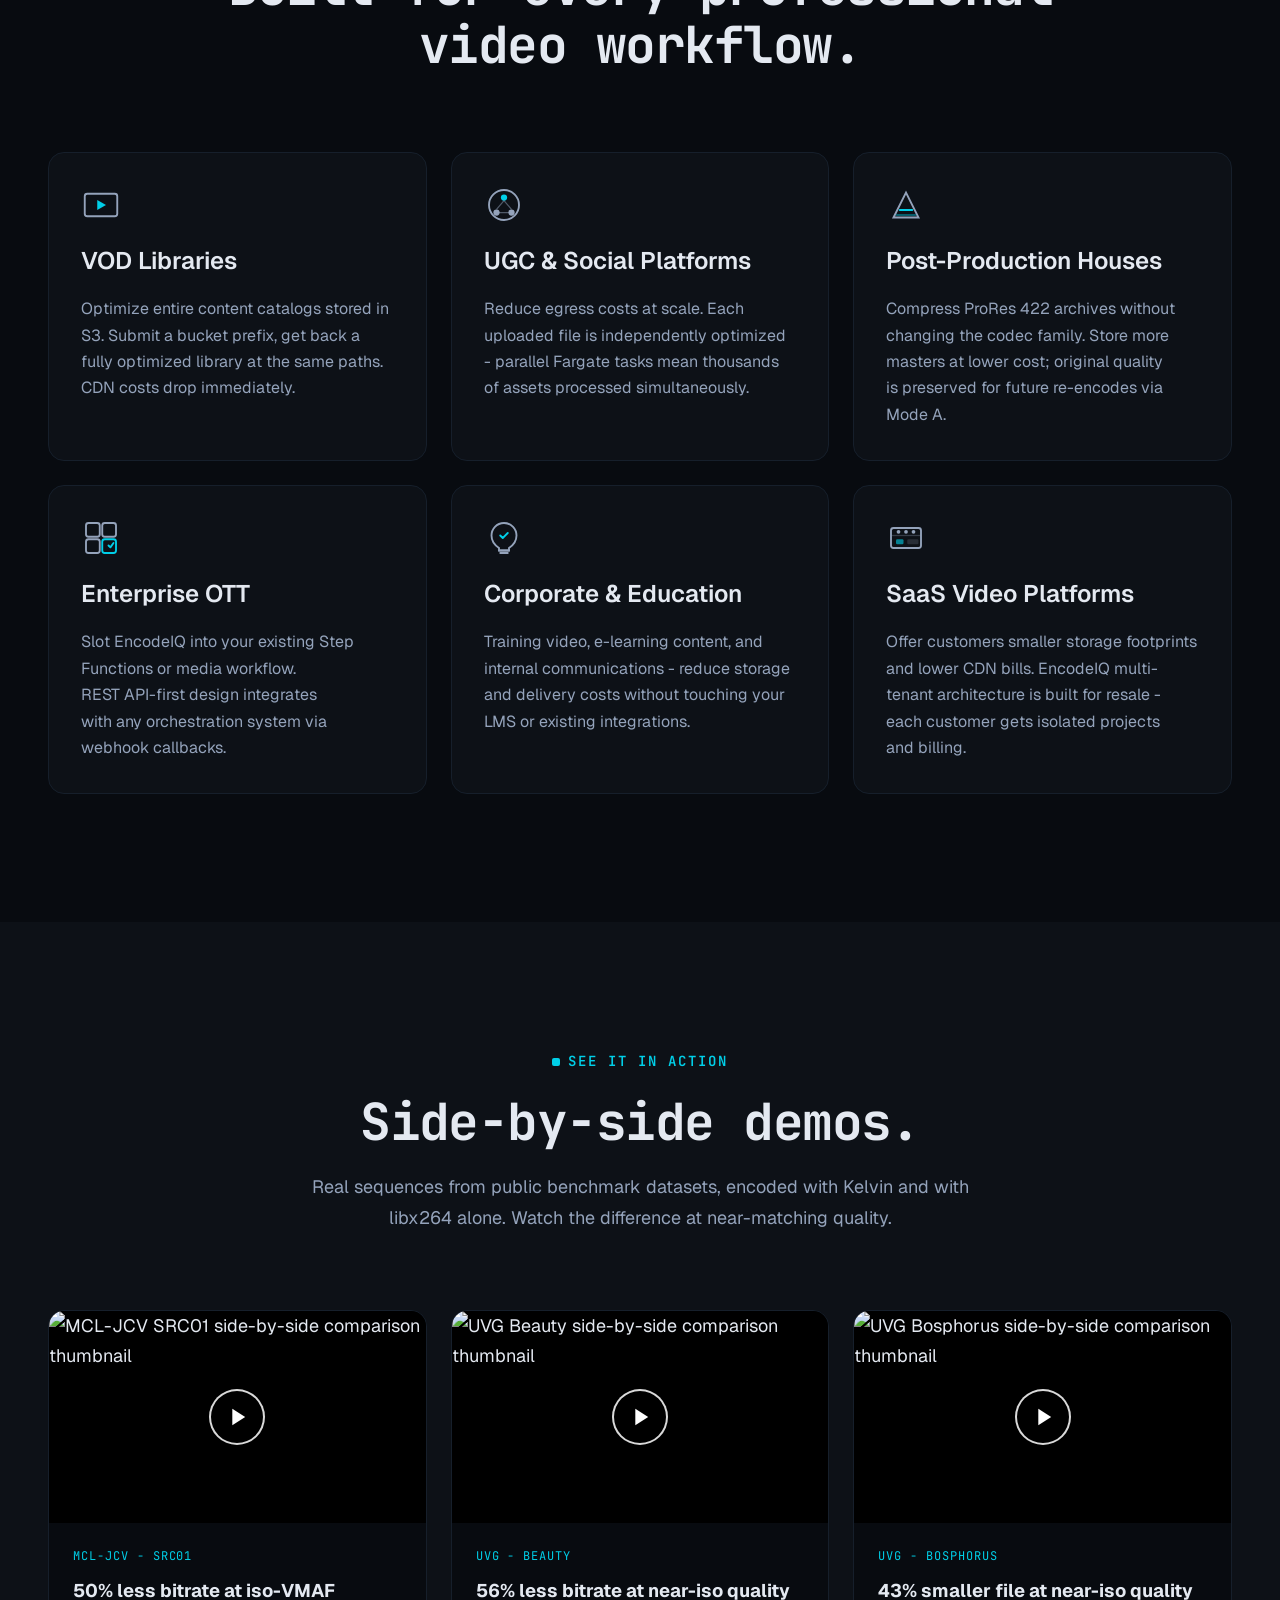
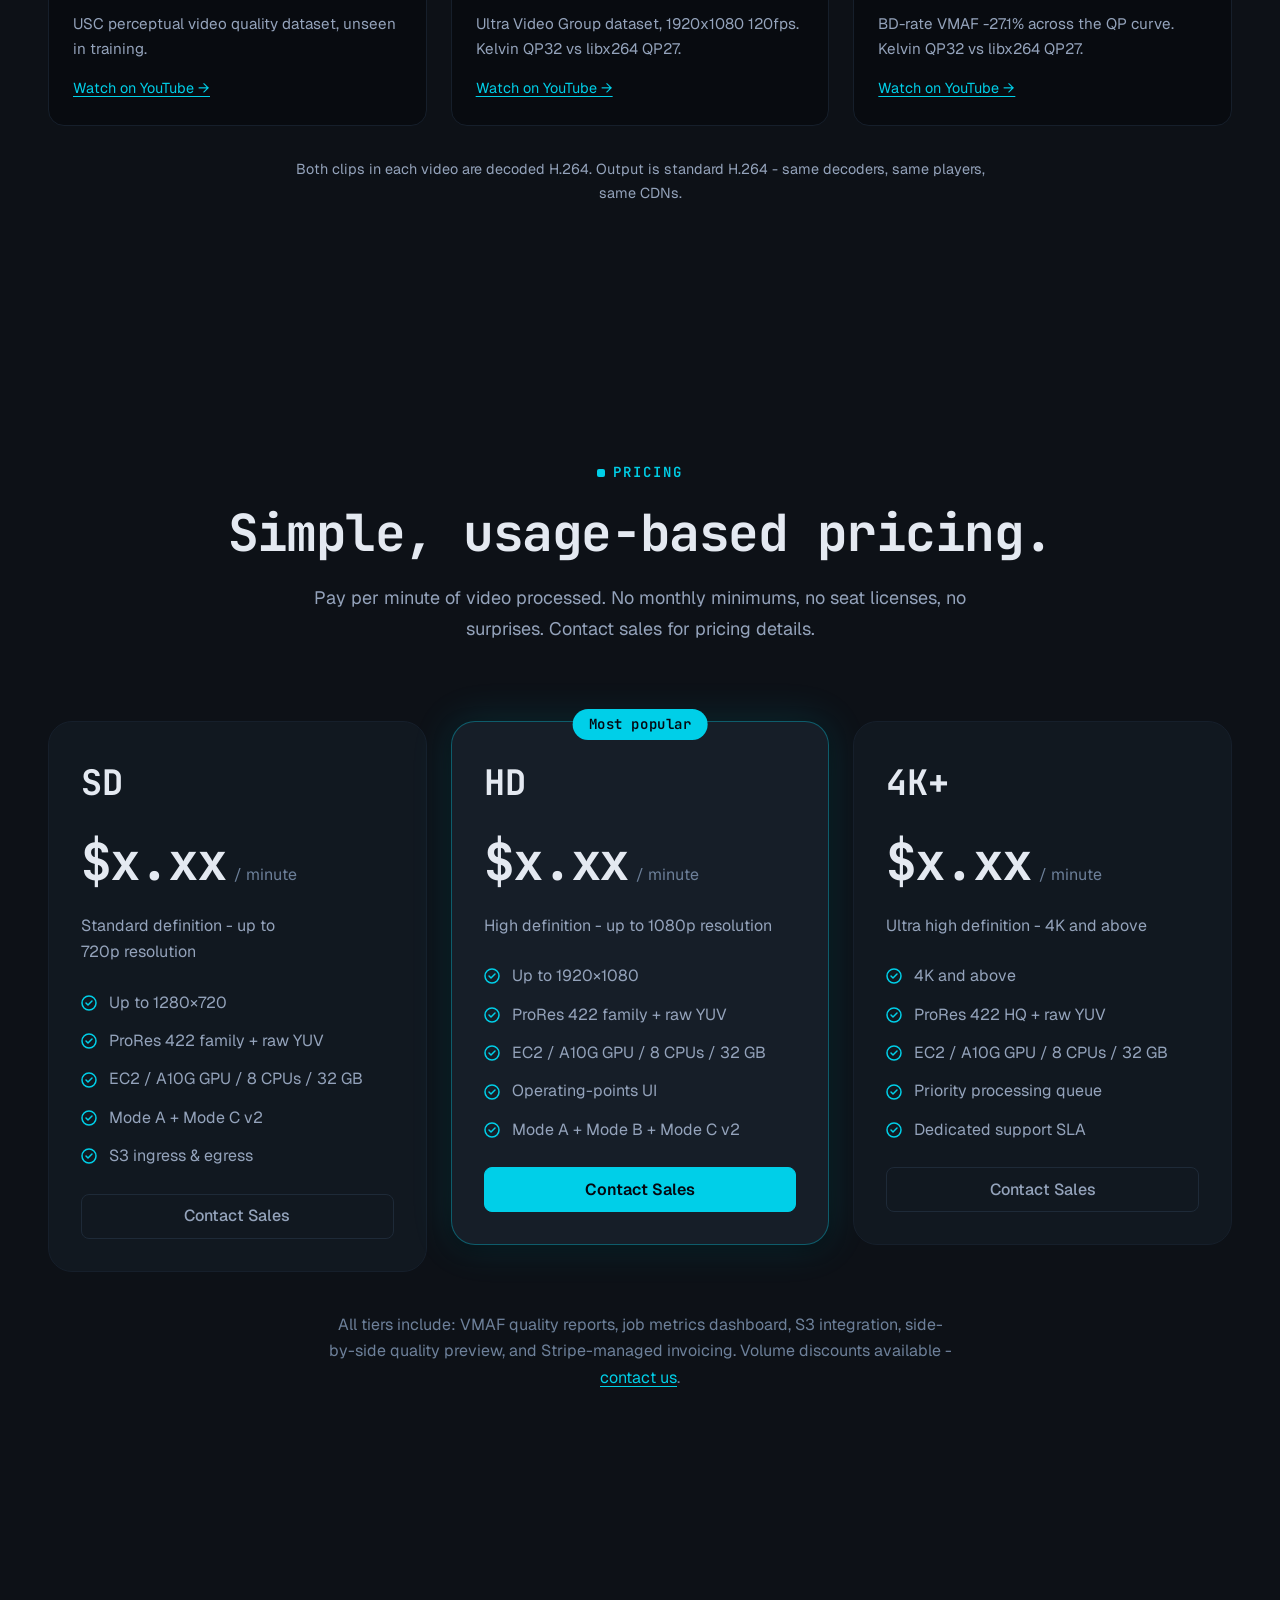
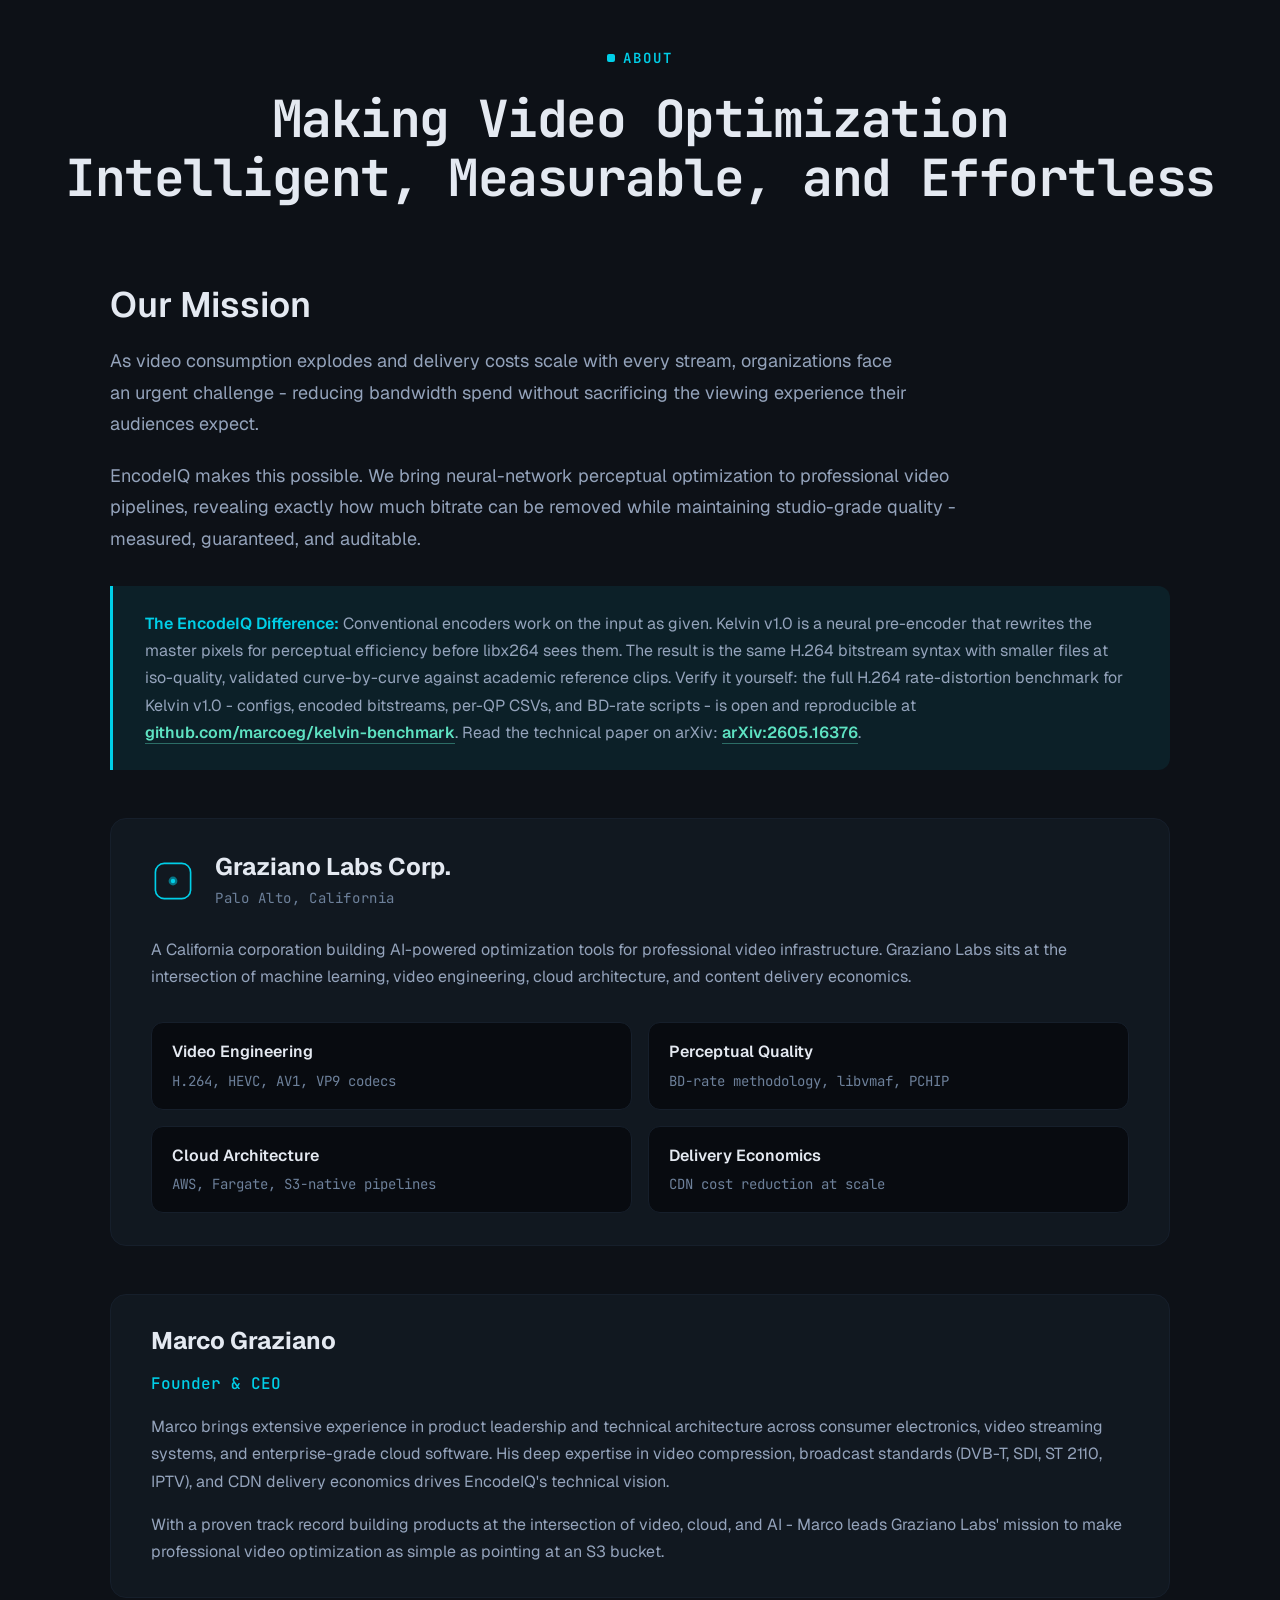
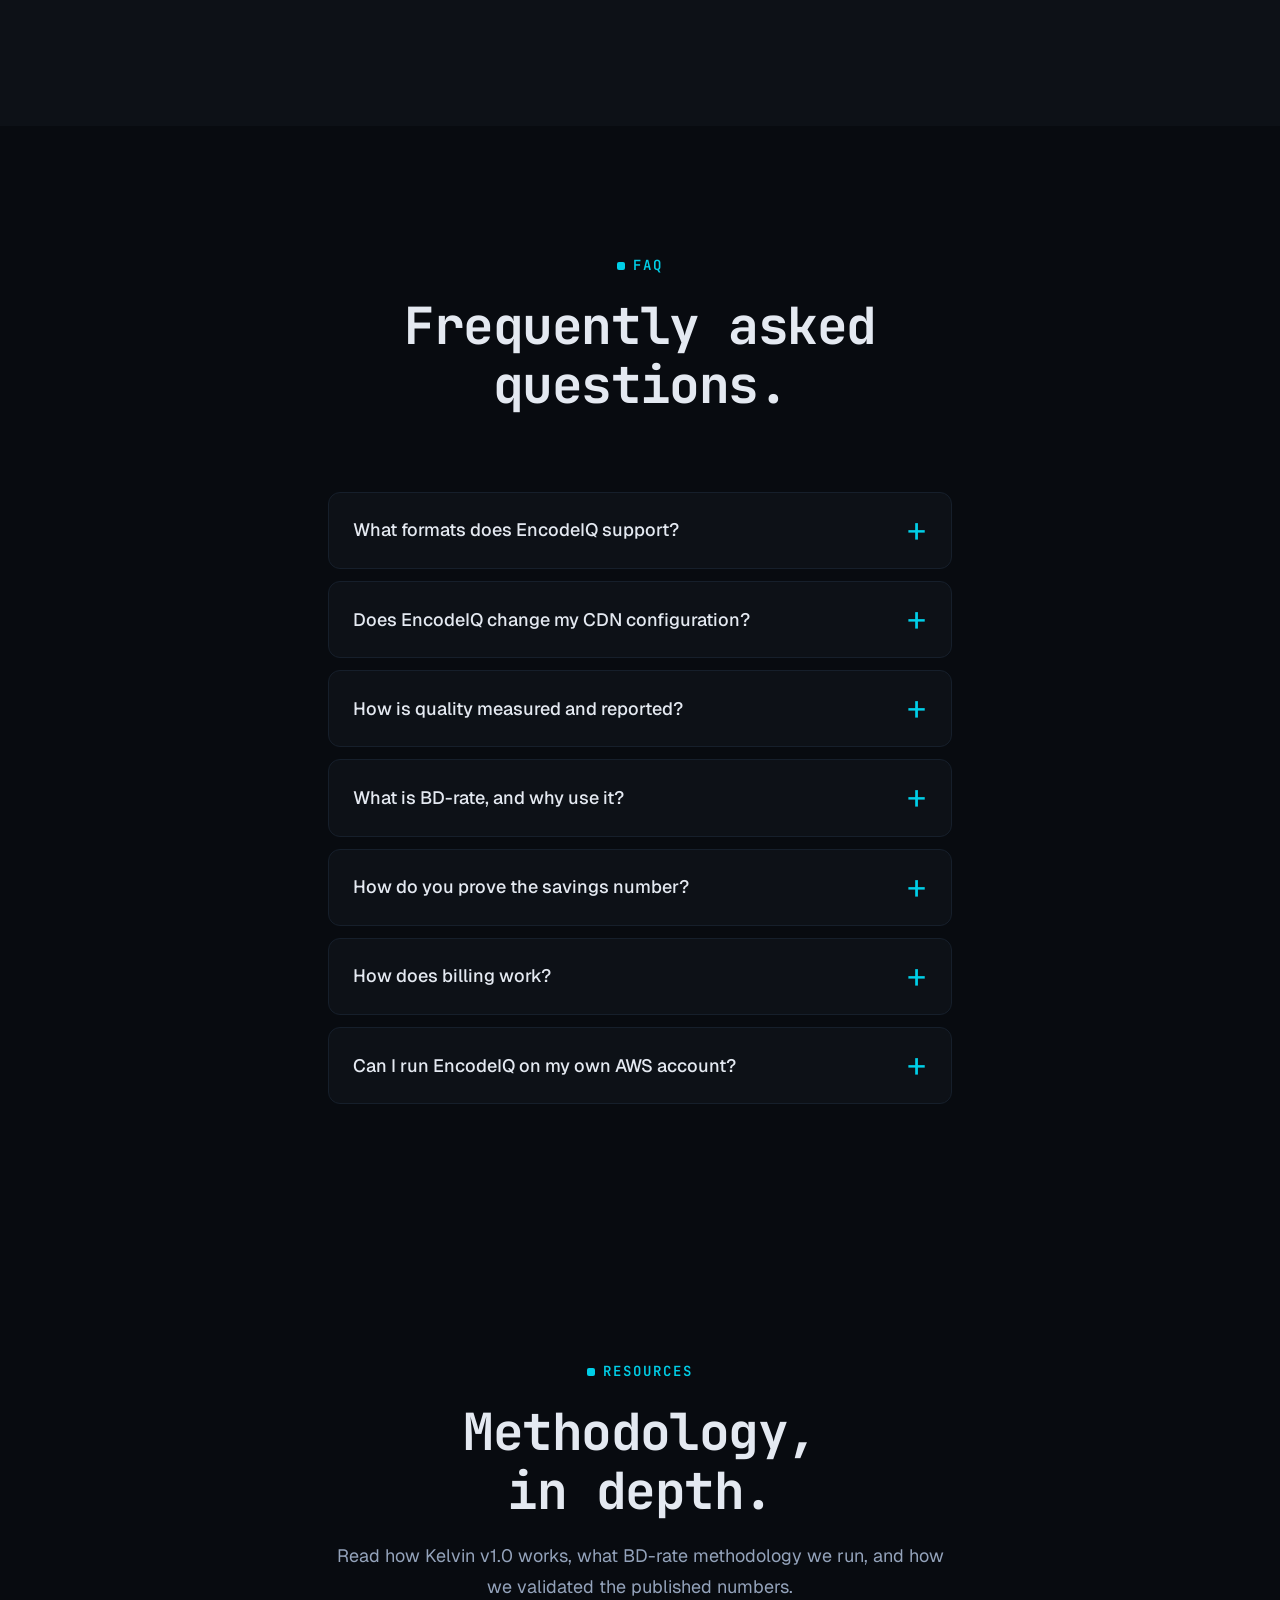
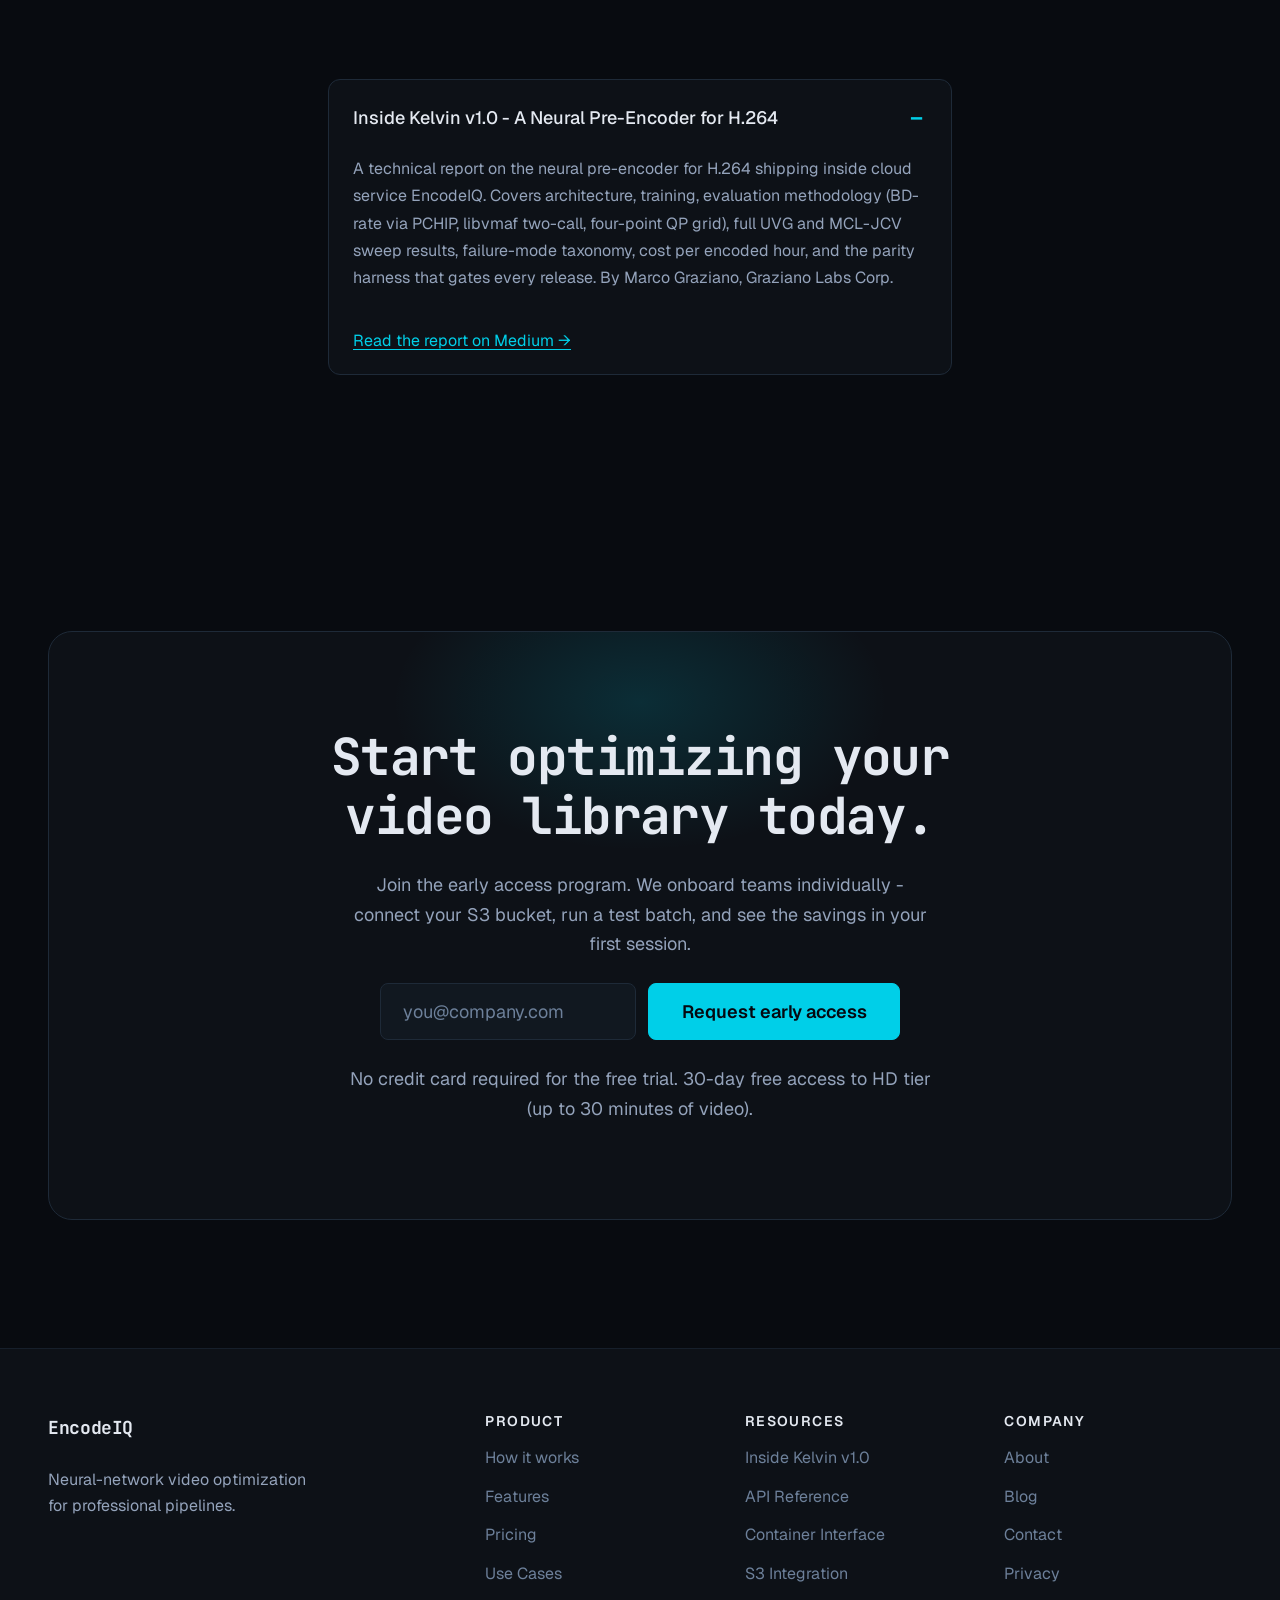
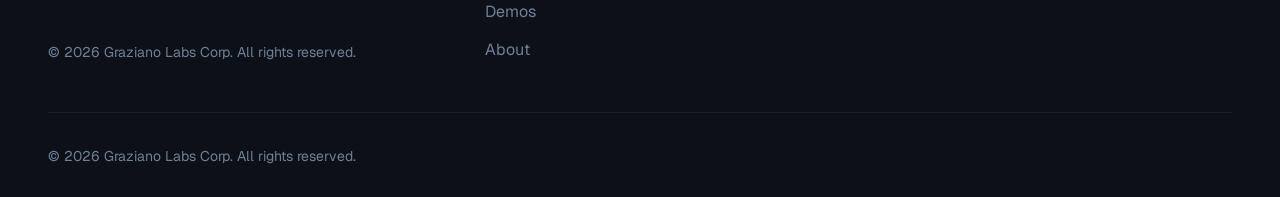
==== commit e58d1ca3: "site: add arXiv paper link to EncodeIQ Difference callout arXiv:2605.16376 - Kelvin v1.0: A Neural P" ====
--- a/index.html
+++ b/index.html
@@ -730,7 +730,7 @@
             <p>As video consumption explodes and delivery costs scale with every stream, organizations face an urgent challenge - reducing bandwidth spend without sacrificing the viewing experience their audiences expect.</p>
             <p>EncodeIQ makes this possible. We bring neural-network perceptual optimization to professional video pipelines, revealing exactly how much bitrate can be removed while maintaining studio-grade quality - measured, guaranteed, and auditable.</p>
             <blockquote class="about-callout">
-              <strong>The EncodeIQ Difference:</strong> Conventional encoders work on the input as given. Kelvin v1.0 is a neural pre-encoder that rewrites the master pixels for perceptual efficiency before libx264 sees them. The result is the same H.264 bitstream syntax with smaller files at iso-quality, validated curve-by-curve against academic reference clips. Verify it yourself: the full H.264 rate-distortion benchmark for Kelvin v1.0 - configs, encoded bitstreams, per-QP CSVs, and BD-rate scripts - is open and reproducible at <a class="about-callout-link" href="https://github.com/marcoeg/kelvin-benchmark" target="_blank" rel="noopener noreferrer">github.com/marcoeg/kelvin-benchmark</a>.</blockquote>
+              <strong>The EncodeIQ Difference:</strong> Conventional encoders work on the input as given. Kelvin v1.0 is a neural pre-encoder that rewrites the master pixels for perceptual efficiency before libx264 sees them. The result is the same H.264 bitstream syntax with smaller files at iso-quality, validated curve-by-curve against academic reference clips. Verify it yourself: the full H.264 rate-distortion benchmark for Kelvin v1.0 - configs, encoded bitstreams, per-QP CSVs, and BD-rate scripts - is open and reproducible at <a class="about-callout-link" href="https://github.com/marcoeg/kelvin-benchmark" target="_blank" rel="noopener noreferrer">github.com/marcoeg/kelvin-benchmark</a>. Read the technical paper on arXiv: <a class="about-callout-link" href="https://arxiv.org/abs/2605.16376" target="_blank" rel="noopener noreferrer">arXiv:2605.16376</a>.</blockquote>
           </div>
 
           <!-- Company -->
